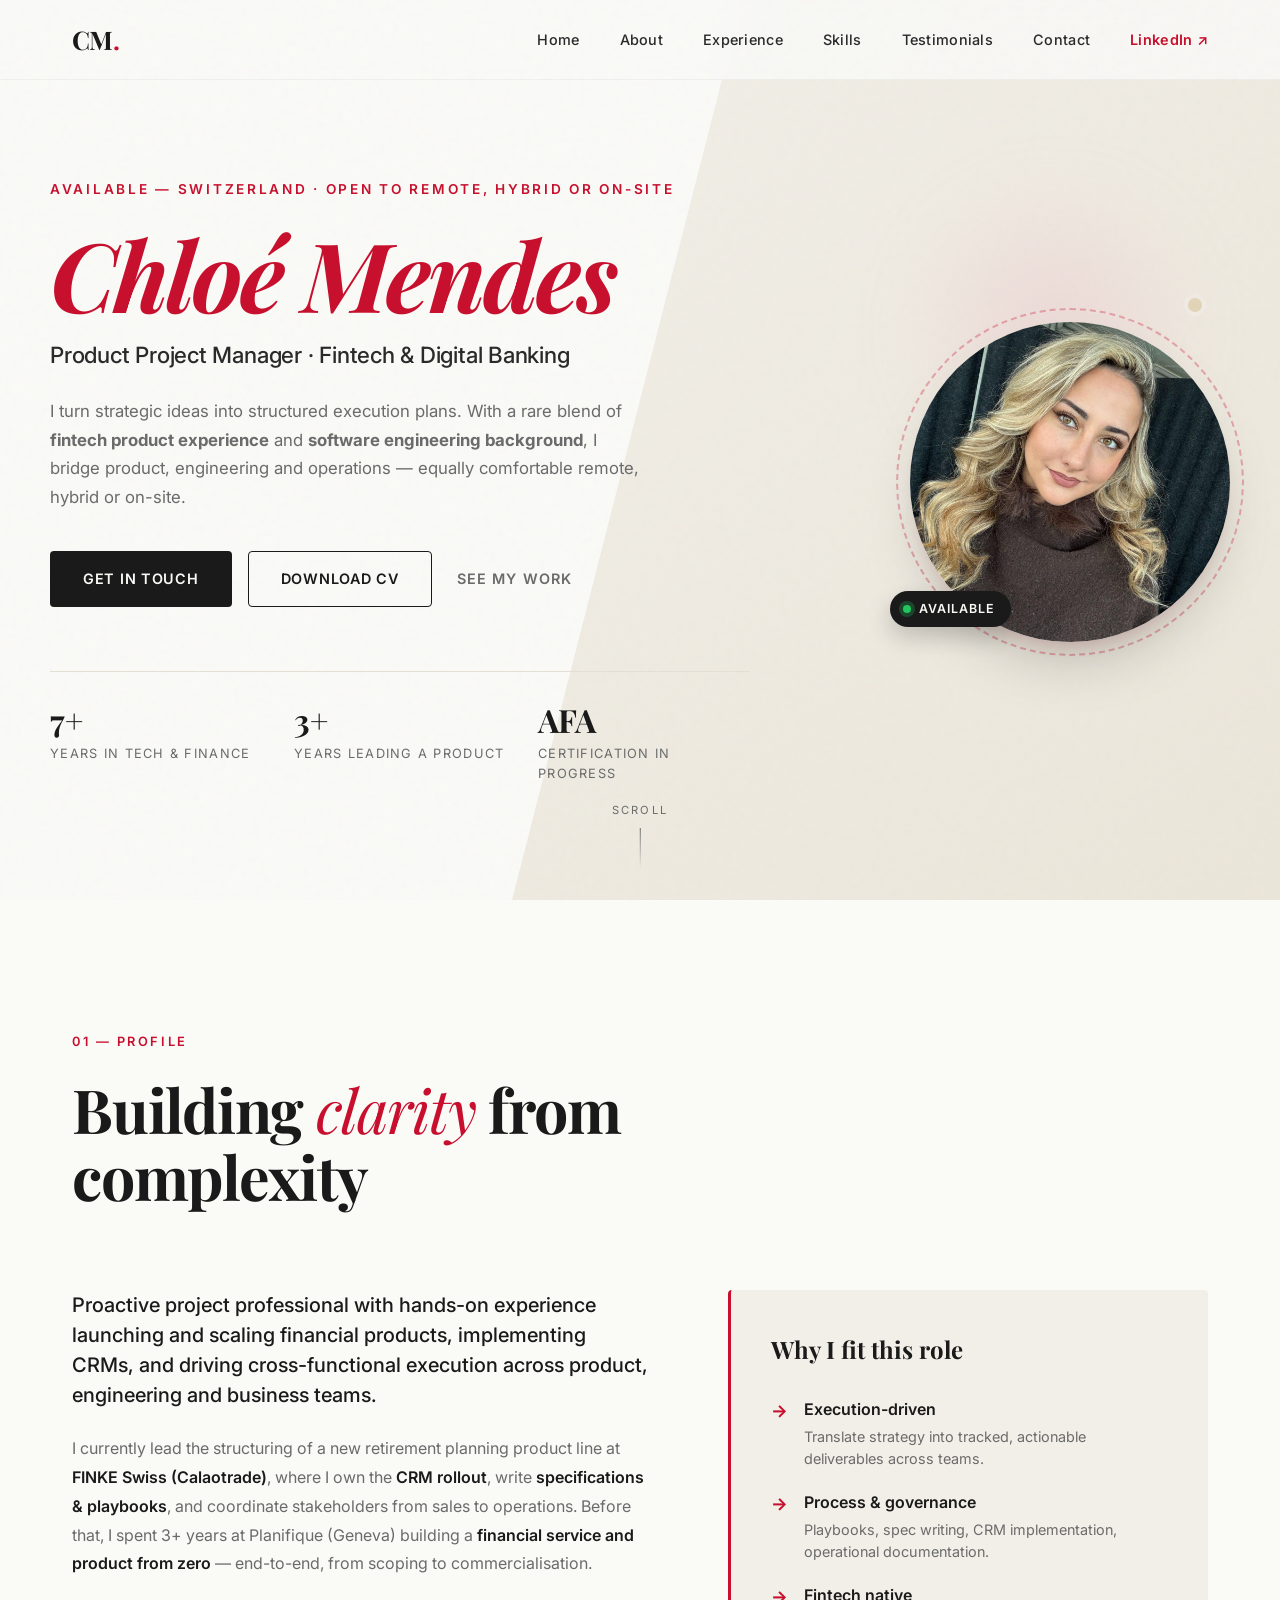
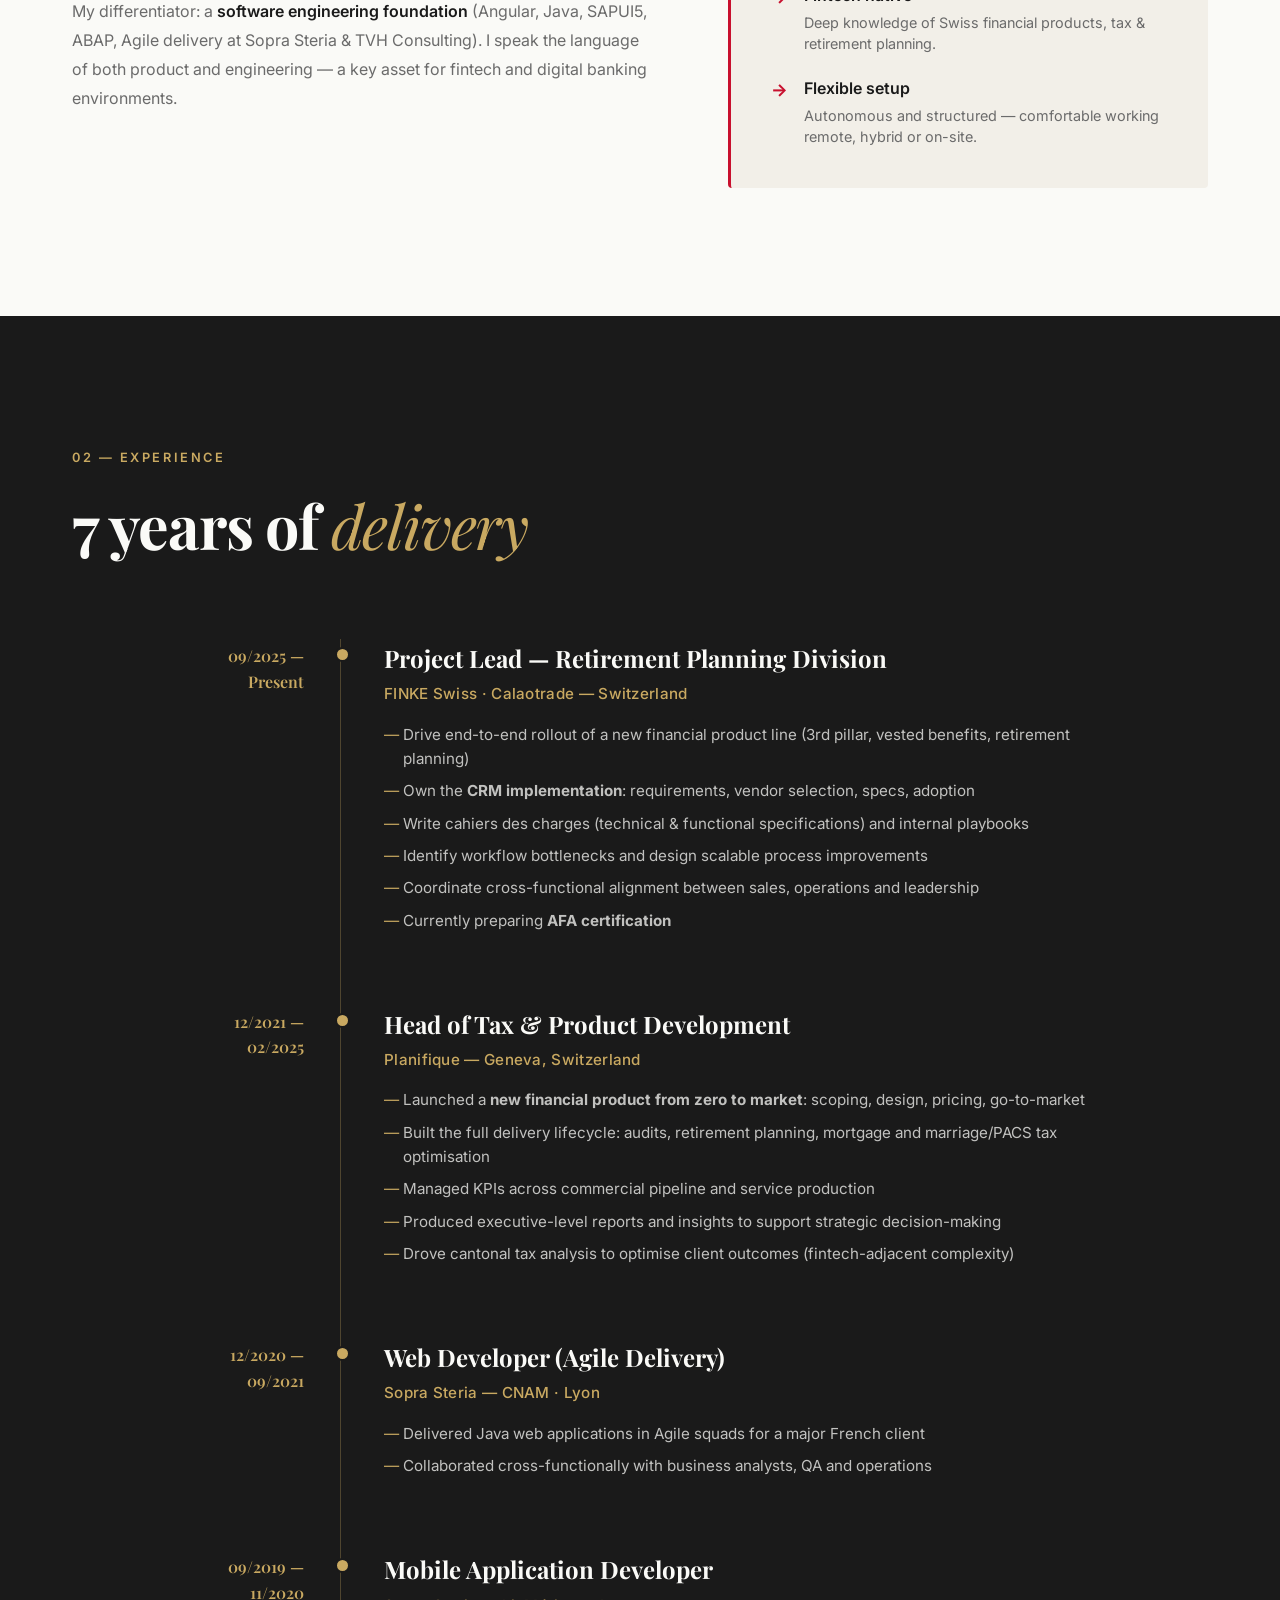
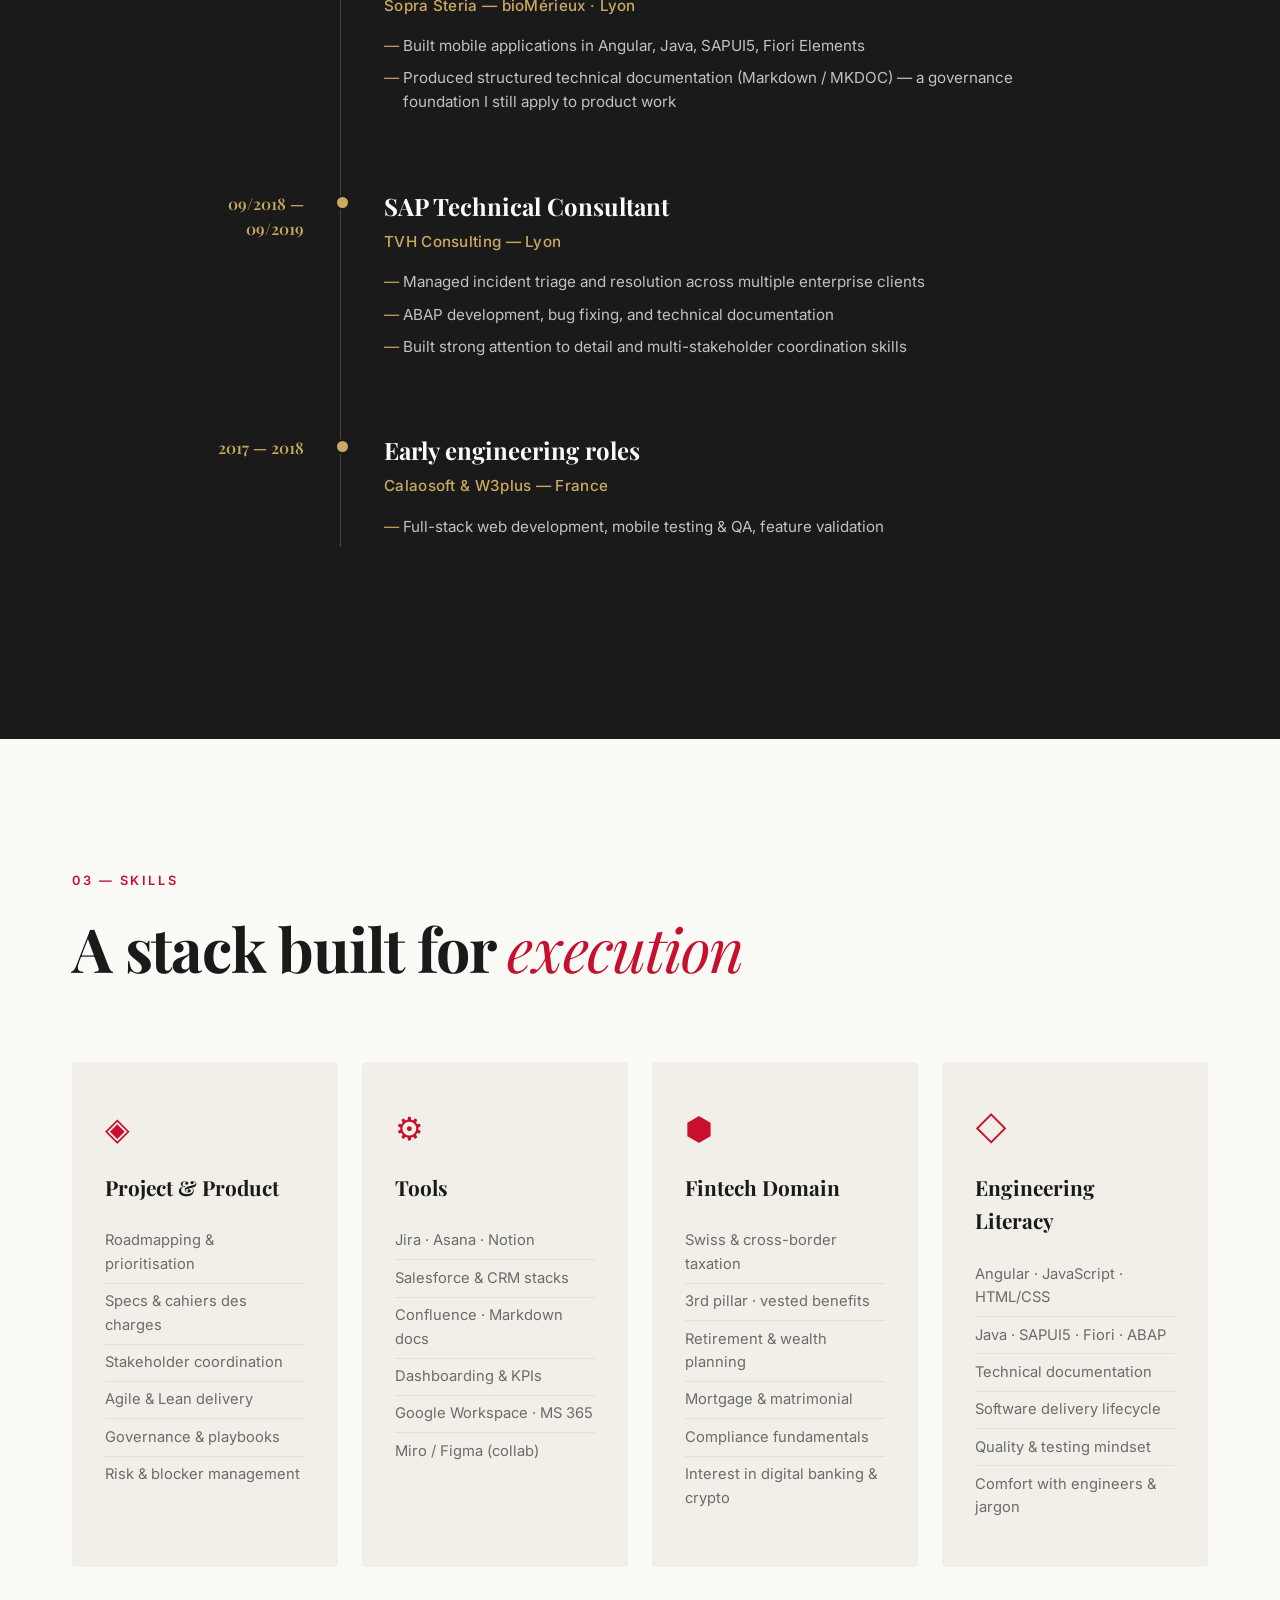
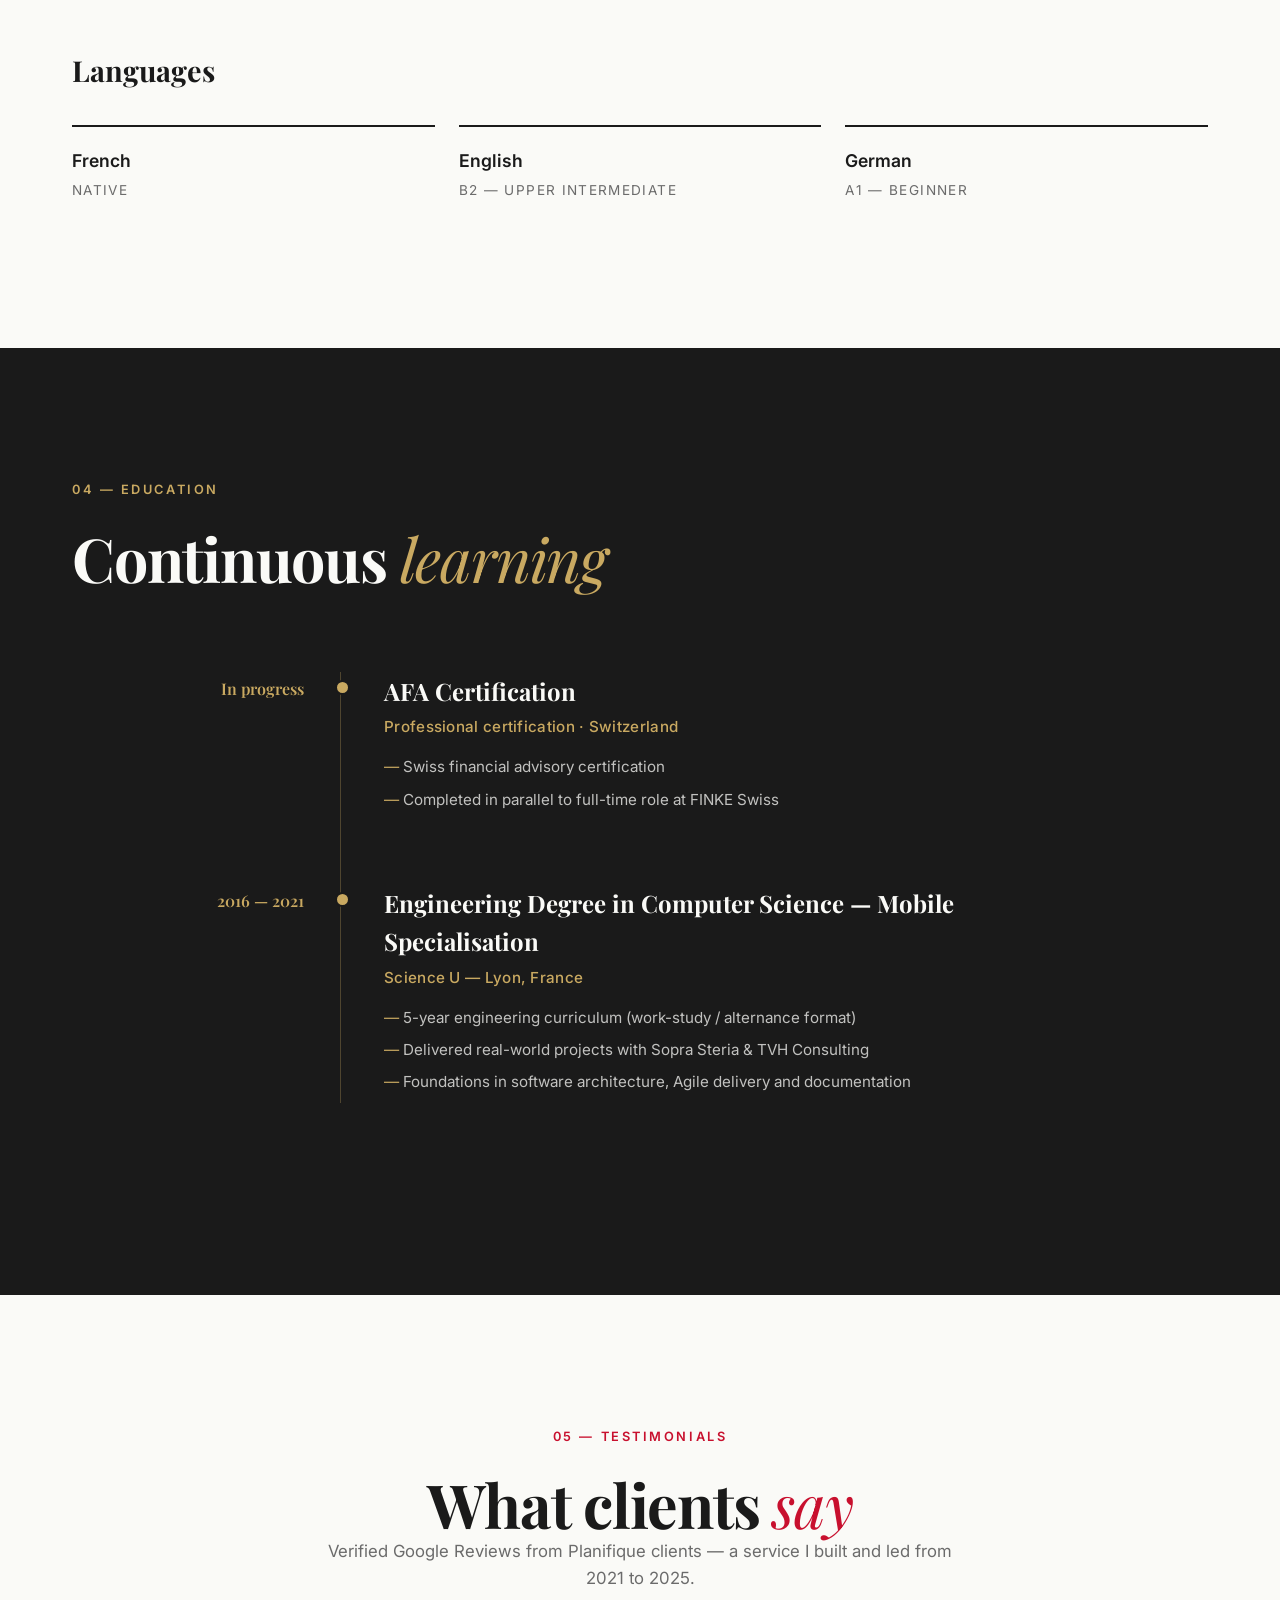
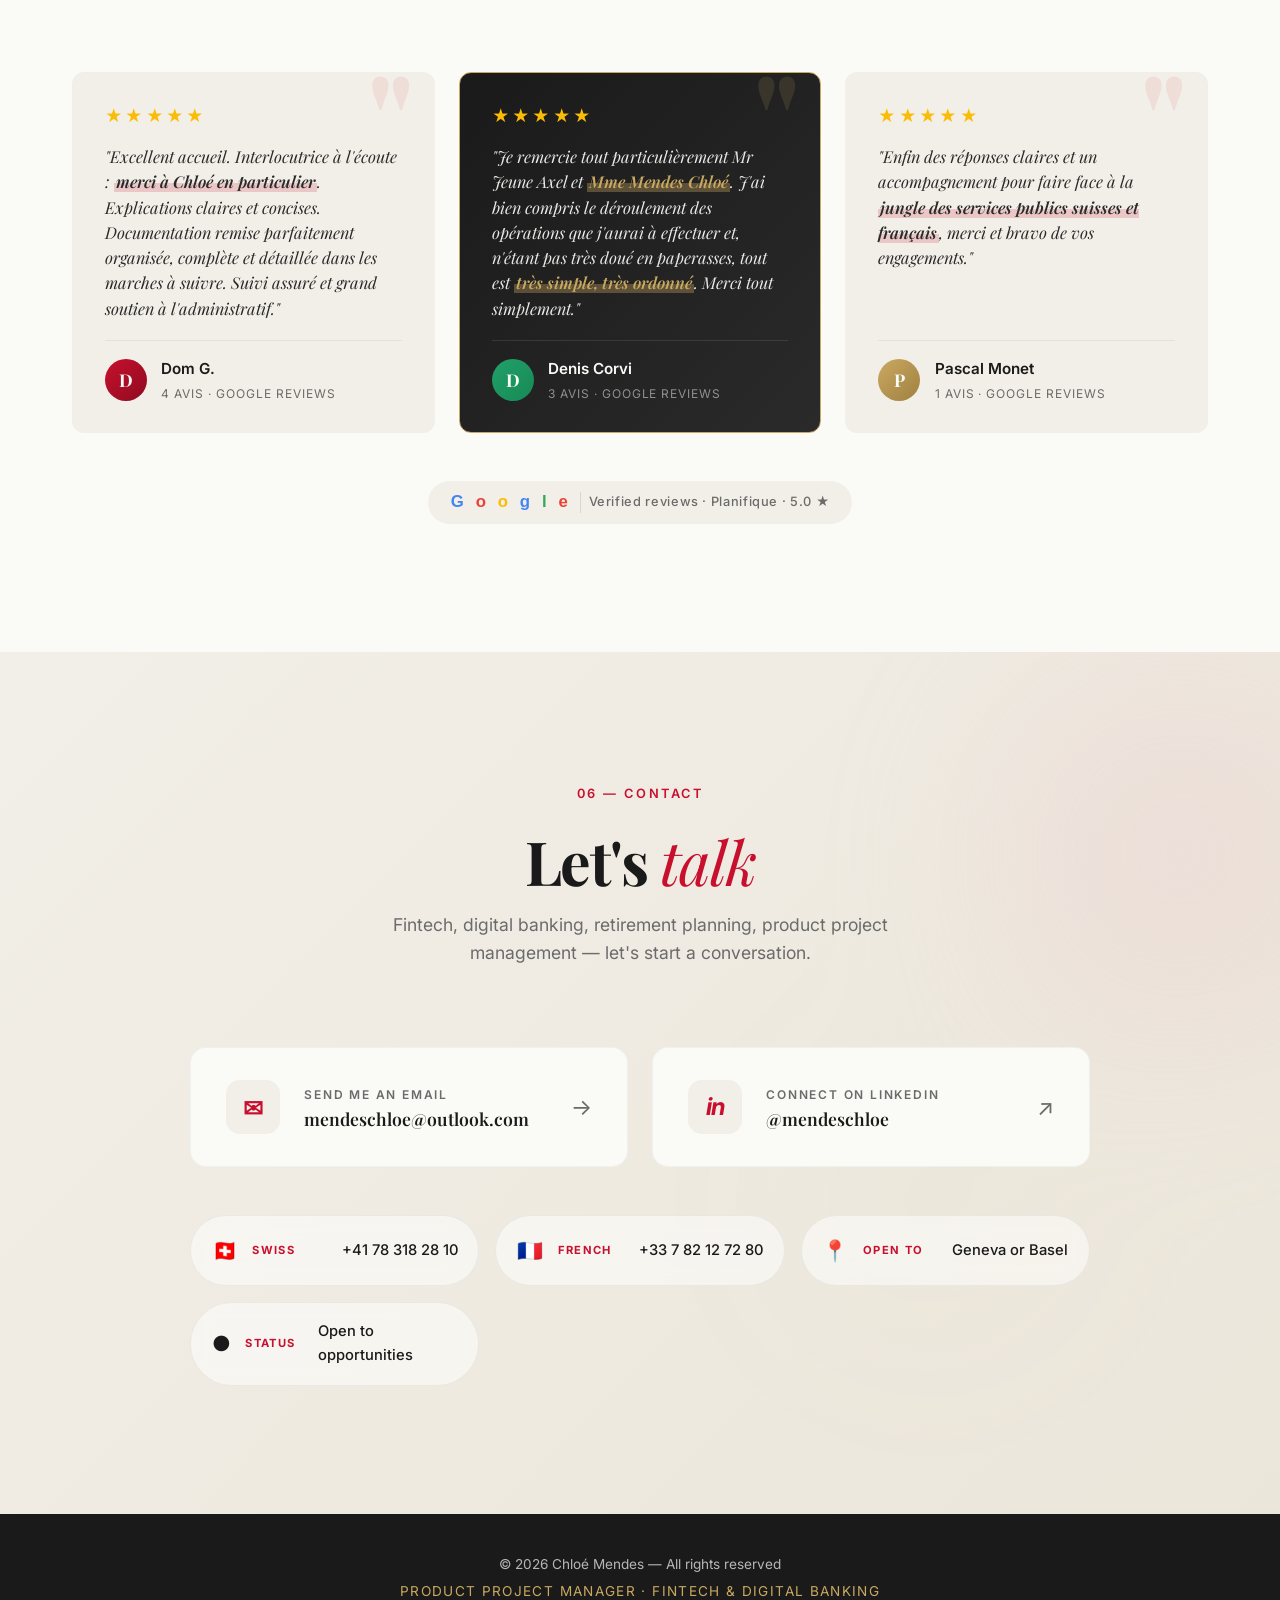
==== index.html @ 1ecebcff "Initial commit: personal CV site for Chloé Mendes" ====
<!DOCTYPE html>
<html lang="en">
<head>
    <meta charset="UTF-8">
    <meta name="viewport" content="width=device-width, initial-scale=1.0">
    <meta name="description" content="Chloé Mendes — Product Project Manager in Fintech & Digital Banking. Swiss financial product experience and software engineering background. Available remote, hybrid or on-site.">
    <meta property="og:title" content="Chloé Mendes — Product Project Manager · Fintech & Digital Banking">
    <meta property="og:description" content="Rare blend of fintech product experience and software engineering background. Available in Switzerland — remote, hybrid or on-site.">
    <meta property="og:type" content="profile">
    <meta name="twitter:card" content="summary_large_image">
    <title>Chloé Mendes — Product Project Manager · Fintech & Digital Banking</title>
    <link rel="preconnect" href="https://fonts.googleapis.com">
    <link rel="preconnect" href="https://fonts.gstatic.com" crossorigin>
    <link href="https://fonts.googleapis.com/css2?family=Inter:wght@300;400;500;600;700;800&family=Playfair+Display:wght@400;600;700&display=swap" rel="stylesheet">
    <link rel="stylesheet" href="styles.css">
</head>
<body>
    <nav class="navbar">
        <div class="nav-container">
            <a href="#home" class="nav-logo">CM<span>.</span></a>
            <ul class="nav-menu">
                <li><a href="#home">Home</a></li>
                <li><a href="#about">About</a></li>
                <li><a href="#experience">Experience</a></li>
                <li><a href="#skills">Skills</a></li>
                <li><a href="#testimonials">Testimonials</a></li>
                <li><a href="#contact">Contact</a></li>
                <li><a href="https://www.linkedin.com/in/mendeschloe" target="_blank" rel="noopener" class="nav-linkedin">LinkedIn ↗</a></li>
            </ul>
            <button class="nav-toggle" aria-label="Menu">
                <span></span><span></span><span></span>
            </button>
        </div>
    </nav>

    <header id="home" class="hero">
        <div class="hero-bg"></div>
        <div class="hero-layout">
        <div class="hero-content">
            <p class="hero-eyebrow">Available — Switzerland · Open to remote, hybrid or on-site</p>
            <h1 class="hero-title">Chloé <span>Mendes</span></h1>
            <h2 class="hero-subtitle">Product Project Manager · Fintech &amp; Digital Banking</h2>
            <p class="hero-description">
                I turn strategic ideas into structured execution plans. With a rare blend of
                <strong>fintech product experience</strong> and <strong>software engineering background</strong>,
                I bridge product, engineering and operations — equally comfortable remote, hybrid or on-site.
            </p>
            <div class="hero-actions">
                <a href="#contact" class="btn btn-primary">Get in touch</a>
                <a href="CV_ATS.pdf" class="btn btn-secondary" download>Download CV</a>
                <a href="#experience" class="btn btn-ghost">See my work</a>
            </div>
            <div class="hero-stats">
                <div class="stat">
                    <span class="stat-number">7+</span>
                    <span class="stat-label">Years in tech &amp; finance</span>
                </div>
                <div class="stat">
                    <span class="stat-number">3+</span>
                    <span class="stat-label">Years leading a product</span>
                </div>
                <div class="stat">
                    <span class="stat-number">AFA</span>
                    <span class="stat-label">Certification in progress</span>
                </div>
            </div>
        </div>

        <div class="hero-photo">
            <div class="hero-photo-frame">
                <img src="chloe.jpg" alt="Chloé Mendes" onerror="this.parentElement.classList.add('no-photo'); this.style.display='none';">
                <div class="hero-photo-placeholder">CM</div>
            </div>
            <div class="hero-photo-ring"></div>
            <div class="hero-photo-badge">
                <span class="hero-photo-badge-dot"></span>
                Available
            </div>
        </div>
        </div>
        <div class="hero-scroll">
            <span>Scroll</span>
            <div class="scroll-line"></div>
        </div>
    </header>

    <section id="about" class="section">
        <div class="container">
            <div class="section-header">
                <span class="section-tag">01 — Profile</span>
                <h2 class="section-title">Building <em>clarity</em> from complexity</h2>
            </div>
            <div class="about-grid">
                <div class="about-text">
                    <p class="lead">
                        Proactive project professional with hands-on experience launching and
                        scaling financial products, implementing CRMs, and driving cross-functional
                        execution across product, engineering and business teams.
                    </p>
                    <p>
                        I currently lead the structuring of a new retirement planning product line at
                        <strong>FINKE Swiss (Calaotrade)</strong>, where I own the <strong>CRM rollout</strong>,
                        write <strong>specifications &amp; playbooks</strong>, and coordinate stakeholders
                        from sales to operations. Before that, I spent 3+ years at Planifique
                        (Geneva) building a <strong>financial service and product from zero</strong> —
                        end-to-end, from scoping to commercialisation.
                    </p>
                    <p>
                        My differentiator: a <strong>software engineering foundation</strong> (Angular,
                        Java, SAPUI5, ABAP, Agile delivery at Sopra Steria &amp; TVH Consulting).
                        I speak the language of both product and engineering — a key asset for
                        fintech and digital banking environments.
                    </p>
                </div>
                <div class="about-card">
                    <h3>Why I fit this role</h3>
                    <ul class="about-list">
                        <li>
                            <span class="list-icon">→</span>
                            <div>
                                <strong>Execution-driven</strong>
                                <p>Translate strategy into tracked, actionable deliverables across teams.</p>
                            </div>
                        </li>
                        <li>
                            <span class="list-icon">→</span>
                            <div>
                                <strong>Process &amp; governance</strong>
                                <p>Playbooks, spec writing, CRM implementation, operational documentation.</p>
                            </div>
                        </li>
                        <li>
                            <span class="list-icon">→</span>
                            <div>
                                <strong>Fintech native</strong>
                                <p>Deep knowledge of Swiss financial products, tax &amp; retirement planning.</p>
                            </div>
                        </li>
                        <li>
                            <span class="list-icon">→</span>
                            <div>
                                <strong>Flexible setup</strong>
                                <p>Autonomous and structured — comfortable working remote, hybrid or on-site.</p>
                            </div>
                        </li>
                    </ul>
                </div>
            </div>
        </div>
    </section>

    <section id="experience" class="section section-dark">
        <div class="container">
            <div class="section-header">
                <span class="section-tag">02 — Experience</span>
                <h2 class="section-title">7 years of <em>delivery</em></h2>
            </div>
            <div class="timeline">
                <article class="timeline-item">
                    <div class="timeline-date">09/2025 — Present</div>
                    <div class="timeline-content">
                        <h3>Project Lead — Retirement Planning Division</h3>
                        <p class="timeline-company">FINKE Swiss · Calaotrade — Switzerland</p>
                        <ul>
                            <li>Drive end-to-end rollout of a new financial product line (3rd pillar, vested benefits, retirement planning)</li>
                            <li>Own the <strong>CRM implementation</strong>: requirements, vendor selection, specs, adoption</li>
                            <li>Write cahiers des charges (technical &amp; functional specifications) and internal playbooks</li>
                            <li>Identify workflow bottlenecks and design scalable process improvements</li>
                            <li>Coordinate cross-functional alignment between sales, operations and leadership</li>
                            <li>Currently preparing <strong>AFA certification</strong></li>
                        </ul>
                    </div>
                </article>

                <article class="timeline-item">
                    <div class="timeline-date">12/2021 — 02/2025</div>
                    <div class="timeline-content">
                        <h3>Head of Tax &amp; Product Development</h3>
                        <p class="timeline-company">Planifique — Geneva, Switzerland</p>
                        <ul>
                            <li>Launched a <strong>new financial product from zero to market</strong>: scoping, design, pricing, go-to-market</li>
                            <li>Built the full delivery lifecycle: audits, retirement planning, mortgage and marriage/PACS tax optimisation</li>
                            <li>Managed KPIs across commercial pipeline and service production</li>
                            <li>Produced executive-level reports and insights to support strategic decision-making</li>
                            <li>Drove cantonal tax analysis to optimise client outcomes (fintech-adjacent complexity)</li>
                        </ul>
                    </div>
                </article>

                <article class="timeline-item">
                    <div class="timeline-date">12/2020 — 09/2021</div>
                    <div class="timeline-content">
                        <h3>Web Developer (Agile Delivery)</h3>
                        <p class="timeline-company">Sopra Steria — CNAM · Lyon</p>
                        <ul>
                            <li>Delivered Java web applications in Agile squads for a major French client</li>
                            <li>Collaborated cross-functionally with business analysts, QA and operations</li>
                        </ul>
                    </div>
                </article>

                <article class="timeline-item">
                    <div class="timeline-date">09/2019 — 11/2020</div>
                    <div class="timeline-content">
                        <h3>Mobile Application Developer</h3>
                        <p class="timeline-company">Sopra Steria — bioMérieux · Lyon</p>
                        <ul>
                            <li>Built mobile applications in Angular, Java, SAPUI5, Fiori Elements</li>
                            <li>Produced structured technical documentation (Markdown / MKDOC) — a governance foundation I still apply to product work</li>
                        </ul>
                    </div>
                </article>

                <article class="timeline-item">
                    <div class="timeline-date">09/2018 — 09/2019</div>
                    <div class="timeline-content">
                        <h3>SAP Technical Consultant</h3>
                        <p class="timeline-company">TVH Consulting — Lyon</p>
                        <ul>
                            <li>Managed incident triage and resolution across multiple enterprise clients</li>
                            <li>ABAP development, bug fixing, and technical documentation</li>
                            <li>Built strong attention to detail and multi-stakeholder coordination skills</li>
                        </ul>
                    </div>
                </article>

                <article class="timeline-item">
                    <div class="timeline-date">2017 — 2018</div>
                    <div class="timeline-content">
                        <h3>Early engineering roles</h3>
                        <p class="timeline-company">Calaosoft &amp; W3plus — France</p>
                        <ul>
                            <li>Full-stack web development, mobile testing &amp; QA, feature validation</li>
                        </ul>
                    </div>
                </article>
            </div>
        </div>
    </section>

    <section id="skills" class="section">
        <div class="container">
            <div class="section-header">
                <span class="section-tag">03 — Skills</span>
                <h2 class="section-title">A stack built for <em>execution</em></h2>
            </div>
            <div class="skills-grid">
                <div class="skill-card">
                    <div class="skill-icon">◈</div>
                    <h3>Project &amp; Product</h3>
                    <ul>
                        <li>Roadmapping &amp; prioritisation</li>
                        <li>Specs &amp; cahiers des charges</li>
                        <li>Stakeholder coordination</li>
                        <li>Agile &amp; Lean delivery</li>
                        <li>Governance &amp; playbooks</li>
                        <li>Risk &amp; blocker management</li>
                    </ul>
                </div>
                <div class="skill-card">
                    <div class="skill-icon">⚙</div>
                    <h3>Tools</h3>
                    <ul>
                        <li>Jira · Asana · Notion</li>
                        <li>Salesforce &amp; CRM stacks</li>
                        <li>Confluence · Markdown docs</li>
                        <li>Dashboarding &amp; KPIs</li>
                        <li>Google Workspace · MS 365</li>
                        <li>Miro / Figma (collab)</li>
                    </ul>
                </div>
                <div class="skill-card">
                    <div class="skill-icon">⬢</div>
                    <h3>Fintech Domain</h3>
                    <ul>
                        <li>Swiss &amp; cross-border taxation</li>
                        <li>3rd pillar · vested benefits</li>
                        <li>Retirement &amp; wealth planning</li>
                        <li>Mortgage &amp; matrimonial</li>
                        <li>Compliance fundamentals</li>
                        <li>Interest in digital banking &amp; crypto</li>
                    </ul>
                </div>
                <div class="skill-card">
                    <div class="skill-icon">◇</div>
                    <h3>Engineering Literacy</h3>
                    <ul>
                        <li>Angular · JavaScript · HTML/CSS</li>
                        <li>Java · SAPUI5 · Fiori · ABAP</li>
                        <li>Technical documentation</li>
                        <li>Software delivery lifecycle</li>
                        <li>Quality &amp; testing mindset</li>
                        <li>Comfort with engineers &amp; jargon</li>
                    </ul>
                </div>
            </div>

            <div class="languages">
                <h3>Languages</h3>
                <div class="lang-grid">
                    <div class="lang-item">
                        <span class="lang-name">French</span>
                        <span class="lang-level">Native</span>
                    </div>
                    <div class="lang-item">
                        <span class="lang-name">English</span>
                        <span class="lang-level">B2 — Upper intermediate</span>
                    </div>
                    <div class="lang-item">
                        <span class="lang-name">German</span>
                        <span class="lang-level">A1 — Beginner</span>
                    </div>
                </div>
            </div>
        </div>
    </section>

    <section id="education" class="section section-dark">
        <div class="container">
            <div class="section-header">
                <span class="section-tag">04 — Education</span>
                <h2 class="section-title">Continuous <em>learning</em></h2>
            </div>
            <div class="timeline">
                <article class="timeline-item">
                    <div class="timeline-date">In progress</div>
                    <div class="timeline-content">
                        <h3>AFA Certification</h3>
                        <p class="timeline-company">Professional certification · Switzerland</p>
                        <ul>
                            <li>Swiss financial advisory certification</li>
                            <li>Completed in parallel to full-time role at FINKE Swiss</li>
                        </ul>
                    </div>
                </article>
                <article class="timeline-item">
                    <div class="timeline-date">2016 — 2021</div>
                    <div class="timeline-content">
                        <h3>Engineering Degree in Computer Science — Mobile Specialisation</h3>
                        <p class="timeline-company">Science U — Lyon, France</p>
                        <ul>
                            <li>5-year engineering curriculum (work-study / alternance format)</li>
                            <li>Delivered real-world projects with Sopra Steria &amp; TVH Consulting</li>
                            <li>Foundations in software architecture, Agile delivery and documentation</li>
                        </ul>
                    </div>
                </article>
            </div>
        </div>
    </section>

    <section id="testimonials" class="section section-testimonials">
        <div class="container">
            <div class="section-header center">
                <span class="section-tag">05 — Testimonials</span>
                <h2 class="section-title">What clients <em>say</em></h2>
                <p class="testimonials-lead">Verified Google Reviews from Planifique clients — a service I built and led from 2021 to 2025.</p>
            </div>

            <div class="testimonials-grid">
                <article class="testimonial">
                    <div class="testimonial-stars">★★★★★</div>
                    <blockquote class="testimonial-quote">
                        "Excellent accueil. Interlocutrice à l'écoute : <mark>merci à Chloé en particulier</mark>.
                        Explications claires et concises. Documentation remise parfaitement organisée,
                        complète et détaillée dans les marches à suivre. Suivi assuré et grand soutien à l'administratif."
                    </blockquote>
                    <div class="testimonial-author">
                        <div class="testimonial-avatar" style="background: linear-gradient(135deg, #c8102e, #8e0b20);">D</div>
                        <div class="testimonial-meta">
                            <strong>Dom G.</strong>
                            <span>4 avis · Google Reviews</span>
                        </div>
                    </div>
                </article>

                <article class="testimonial testimonial-featured">
                    <div class="testimonial-stars">★★★★★</div>
                    <blockquote class="testimonial-quote">
                        "Je remercie tout particulièrement Mr Jeune Axel et <mark>Mme Mendes Chloé</mark>.
                        J'ai bien compris le déroulement des opérations que j'aurai à effectuer et, n'étant pas
                        très doué en paperasses, tout est <mark>très simple, très ordonné</mark>. Merci tout simplement."
                    </blockquote>
                    <div class="testimonial-author">
                        <div class="testimonial-avatar" style="background: linear-gradient(135deg, #22a06b, #168a54);">D</div>
                        <div class="testimonial-meta">
                            <strong>Denis Corvi</strong>
                            <span>3 avis · Google Reviews</span>
                        </div>
                    </div>
                </article>

                <article class="testimonial">
                    <div class="testimonial-stars">★★★★★</div>
                    <blockquote class="testimonial-quote">
                        "Enfin des réponses claires et un accompagnement pour faire face à la
                        <mark>jungle des services publics suisses et français</mark>, merci et bravo de vos engagements."
                    </blockquote>
                    <div class="testimonial-author">
                        <div class="testimonial-avatar" style="background: linear-gradient(135deg, #c9a961, #a08040);">P</div>
                        <div class="testimonial-meta">
                            <strong>Pascal Monet</strong>
                            <span>1 avis · Google Reviews</span>
                        </div>
                    </div>
                </article>
            </div>

            <div class="testimonials-footer">
                <span class="google-badge">
                    <span class="g-letter g-blue">G</span><span class="g-letter g-red">o</span><span class="g-letter g-gold">o</span><span class="g-letter g-blue">g</span><span class="g-letter g-green">l</span><span class="g-letter g-red">e</span>
                    <span class="google-meta">Verified reviews · Planifique · 5.0 ★</span>
                </span>
            </div>
        </div>
    </section>

    <section id="contact" class="section section-contact">
        <div class="contact-bg-shape"></div>
        <div class="container">
            <div class="section-header center">
                <span class="section-tag">06 — Contact</span>
                <h2 class="section-title contact-title">Let's <em>talk</em></h2>
                <p class="contact-lead">Fintech, digital banking, retirement planning, product project management — let's start a conversation.</p>
            </div>

            <div class="contact-primary">
                <a href="mailto:mendeschloe@outlook.com" class="contact-action" data-magnetic>
                    <span class="contact-action-icon">✉</span>
                    <span class="contact-action-body">
                        <span class="contact-action-label">Send me an email</span>
                        <span class="contact-action-value">mendeschloe@outlook.com</span>
                    </span>
                    <span class="contact-action-arrow">→</span>
                </a>
                <a href="https://www.linkedin.com/in/mendeschloe" target="_blank" rel="noopener" class="contact-action contact-action-alt" data-magnetic>
                    <span class="contact-action-icon">in</span>
                    <span class="contact-action-body">
                        <span class="contact-action-label">Connect on LinkedIn</span>
                        <span class="contact-action-value">@mendeschloe</span>
                    </span>
                    <span class="contact-action-arrow">↗</span>
                </a>
            </div>

            <div class="contact-secondary">
                <a href="tel:+41783182810" class="contact-pill">
                    <span class="flag">🇨🇭</span>
                    <span class="contact-pill-label">Swiss</span>
                    <span class="contact-pill-value">+41 78 318 28 10</span>
                </a>
                <a href="tel:+33782127280" class="contact-pill">
                    <span class="flag">🇫🇷</span>
                    <span class="contact-pill-label">French</span>
                    <span class="contact-pill-value">+33 7 82 12 72 80</span>
                </a>
                <div class="contact-pill contact-pill-static">
                    <span class="flag">📍</span>
                    <span class="contact-pill-label">Open to</span>
                    <span class="contact-pill-value">Geneva or Basel</span>
                </div>
                <div class="contact-pill contact-pill-static">
                    <span class="flag">●</span>
                    <span class="contact-pill-label">Status</span>
                    <span class="contact-pill-value">Open to opportunities</span>
                </div>
            </div>
        </div>
    </section>

    <footer class="footer">
        <div class="container">
            <p>© 2026 Chloé Mendes — All rights reserved</p>
            <p class="footer-sub">Product Project Manager · Fintech &amp; Digital Banking</p>
        </div>
    </footer>

    <div class="scroll-progress"></div>
    <div class="cursor-glow"></div>

    <script src="script.js"></script>
</body>
</html>
---- styles.css ----
:root {
    --color-bg: #fafaf7;
    --color-bg-alt: #f2efe8;
    --color-dark: #1a1a1a;
    --color-text: #2a2a2a;
    --color-muted: #6b6b6b;
    --color-accent: #c8102e;
    --color-accent-soft: #e8b5c0;
    --color-gold: #c9a961;
    --color-line: #e5e0d6;
    --font-sans: 'Inter', -apple-system, BlinkMacSystemFont, sans-serif;
    --font-serif: 'Playfair Display', Georgia, serif;
    --shadow-sm: 0 2px 8px rgba(0, 0, 0, 0.04);
    --shadow-md: 0 8px 24px rgba(0, 0, 0, 0.08);
    --radius: 4px;
    --max-width: 1200px;
    --transition: 0.3s cubic-bezier(0.4, 0, 0.2, 1);
}

* {
    margin: 0;
    padding: 0;
    box-sizing: border-box;
}

html {
    scroll-behavior: smooth;
    font-size: 16px;
}

body {
    font-family: var(--font-sans);
    color: var(--color-text);
    background: var(--color-bg);
    line-height: 1.6;
    overflow-x: hidden;
    -webkit-font-smoothing: antialiased;
}

.container {
    max-width: var(--max-width);
    margin: 0 auto;
    padding: 0 2rem;
}

/* NAVBAR */
.navbar {
    position: fixed;
    top: 0;
    left: 0;
    right: 0;
    z-index: 100;
    background: rgba(250, 250, 247, 0.85);
    backdrop-filter: blur(12px);
    border-bottom: 1px solid rgba(0, 0, 0, 0.04);
    transition: var(--transition);
}

.nav-container {
    max-width: var(--max-width);
    margin: 0 auto;
    padding: 1.2rem 2rem;
    display: flex;
    justify-content: space-between;
    align-items: center;
}

.nav-logo {
    font-family: var(--font-serif);
    font-size: 1.6rem;
    font-weight: 700;
    color: var(--color-dark);
    text-decoration: none;
    letter-spacing: -0.02em;
}

.nav-logo span {
    color: var(--color-accent);
}

.nav-menu {
    display: flex;
    list-style: none;
    gap: 2.5rem;
}

.nav-menu a {
    color: var(--color-text);
    text-decoration: none;
    font-size: 0.9rem;
    font-weight: 500;
    letter-spacing: 0.02em;
    position: relative;
    transition: color var(--transition);
}

.nav-menu a::after {
    content: '';
    position: absolute;
    bottom: -6px;
    left: 0;
    width: 0;
    height: 1px;
    background: var(--color-accent);
    transition: width var(--transition);
}

.nav-menu a:hover { color: var(--color-accent); }
.nav-menu a:hover::after { width: 100%; }

.nav-toggle {
    display: none;
    background: none;
    border: none;
    cursor: pointer;
    flex-direction: column;
    gap: 5px;
}

.nav-toggle span {
    width: 28px;
    height: 2px;
    background: var(--color-dark);
    transition: var(--transition);
}

/* HERO */
.hero {
    min-height: 100vh;
    display: flex;
    align-items: center;
    position: relative;
    padding: 8rem 2rem 4rem;
    overflow: hidden;
}

.hero-bg {
    position: absolute;
    top: 0;
    right: 0;
    width: 60%;
    height: 100%;
    background: linear-gradient(135deg, var(--color-bg-alt) 0%, #ebe6da 100%);
    clip-path: polygon(30% 0, 100% 0, 100% 100%, 0 100%);
    z-index: 0;
}

.hero-bg::before {
    content: '';
    position: absolute;
    top: 20%;
    right: 10%;
    width: 300px;
    height: 300px;
    background: radial-gradient(circle, var(--color-accent-soft) 0%, transparent 70%);
    opacity: 0.4;
    border-radius: 50%;
    filter: blur(40px);
}

.hero-layout {
    position: relative;
    z-index: 1;
    width: 100%;
    max-width: 1180px;
    margin: 0 auto;
    display: grid;
    grid-template-columns: 1fr 340px;
    gap: 4rem;
    align-items: center;
}

.hero-content {
    position: relative;
    z-index: 1;
    max-width: 720px;
    width: 100%;
}

/* HERO PHOTO */
.hero-photo {
    position: relative;
    width: 320px;
    height: 320px;
    justify-self: end;
}

.hero-photo-frame {
    position: relative;
    width: 100%;
    height: 100%;
    border-radius: 50%;
    overflow: hidden;
    background: linear-gradient(135deg, var(--color-bg-alt), #e8e2d4);
    box-shadow:
        0 30px 60px -20px rgba(0, 0, 0, 0.25),
        0 10px 20px -10px rgba(200, 16, 46, 0.2);
    z-index: 2;
    animation: gentle-float 6s ease-in-out infinite;
    transition: transform 0.4s cubic-bezier(0.2, 0.9, 0.3, 1);
}

.hero-photo-frame:hover {
    transform: scale(1.03) rotate(-1deg);
}

.hero-photo-frame img {
    width: 100%;
    height: 100%;
    object-fit: cover;
    display: block;
    filter: saturate(1.05);
}

.hero-photo-placeholder {
    position: absolute;
    inset: 0;
    display: none;
    align-items: center;
    justify-content: center;
    font-family: var(--font-serif);
    font-size: 6rem;
    font-weight: 700;
    color: var(--color-accent);
    background: linear-gradient(135deg, var(--color-bg-alt), #e8e2d4);
    letter-spacing: -0.05em;
}

.no-photo .hero-photo-placeholder {
    display: flex;
}

.hero-photo-ring {
    position: absolute;
    top: -14px;
    left: -14px;
    right: -14px;
    bottom: -14px;
    border: 2px dashed var(--color-accent);
    border-radius: 50%;
    opacity: 0.3;
    animation: rotate-ring 40s linear infinite;
    z-index: 1;
}

.hero-photo-ring::after {
    content: '';
    position: absolute;
    top: -12px;
    right: 40px;
    width: 14px;
    height: 14px;
    border-radius: 50%;
    background: var(--color-gold);
    box-shadow: 0 0 0 4px rgba(250, 250, 247, 0.8);
}

.hero-photo-badge {
    position: absolute;
    bottom: 15px;
    left: -20px;
    background: var(--color-dark);
    color: var(--color-bg);
    padding: 0.5rem 1rem 0.5rem 0.8rem;
    border-radius: 100px;
    font-size: 0.78rem;
    font-weight: 600;
    letter-spacing: 0.08em;
    text-transform: uppercase;
    display: flex;
    align-items: center;
    gap: 0.5rem;
    z-index: 3;
    box-shadow: 0 10px 25px rgba(0, 0, 0, 0.2);
    animation: badge-pulse 3s ease-in-out infinite;
}

.hero-photo-badge-dot {
    width: 8px;
    height: 8px;
    border-radius: 50%;
    background: #22c55e;
    box-shadow: 0 0 0 4px rgba(34, 197, 94, 0.25);
    animation: blink 2s ease-in-out infinite;
}

@keyframes gentle-float {
    0%, 100% { transform: translateY(0); }
    50% { transform: translateY(-8px); }
}

@keyframes rotate-ring {
    from { transform: rotate(0deg); }
    to { transform: rotate(360deg); }
}

@keyframes blink {
    0%, 100% { opacity: 1; box-shadow: 0 0 0 4px rgba(34, 197, 94, 0.25); }
    50% { opacity: 0.7; box-shadow: 0 0 0 6px rgba(34, 197, 94, 0.15); }
}

@keyframes badge-pulse {
    0%, 100% { transform: translateX(0); }
    50% { transform: translateX(-3px); }
}

@media (max-width: 960px) {
    .hero-layout {
        grid-template-columns: 1fr;
        gap: 3rem;
    }
    .hero-photo {
        justify-self: center;
        width: 220px;
        height: 220px;
        order: -1;
    }
    .hero-photo-placeholder {
        font-size: 4rem;
    }
}

.hero-eyebrow {
    font-size: 0.85rem;
    font-weight: 600;
    text-transform: uppercase;
    letter-spacing: 0.2em;
    color: var(--color-accent);
    margin-bottom: 1.5rem;
}

.hero-title {
    font-family: var(--font-serif);
    font-size: clamp(3rem, 8vw, 6rem);
    font-weight: 700;
    line-height: 1;
    letter-spacing: -0.03em;
    color: var(--color-dark);
    margin-bottom: 1rem;
}

.hero-title span {
    font-style: italic;
    color: var(--color-accent);
}

.hero-subtitle {
    font-size: clamp(1.1rem, 2vw, 1.4rem);
    font-weight: 500;
    color: var(--color-text);
    margin-bottom: 1.5rem;
    letter-spacing: -0.01em;
}

.hero-description {
    font-size: 1.05rem;
    color: var(--color-muted);
    max-width: 600px;
    margin-bottom: 2.5rem;
    line-height: 1.7;
}

.hero-actions {
    display: flex;
    gap: 1rem;
    margin-bottom: 4rem;
    flex-wrap: wrap;
}

.btn {
    display: inline-block;
    padding: 0.95rem 2rem;
    font-size: 0.9rem;
    font-weight: 600;
    letter-spacing: 0.05em;
    text-decoration: none;
    text-transform: uppercase;
    border-radius: var(--radius);
    transition: all var(--transition);
    cursor: pointer;
    border: 1px solid transparent;
}

.btn-primary {
    background: var(--color-dark);
    color: var(--color-bg);
}

.btn-primary:hover {
    background: var(--color-accent);
    transform: translateY(-2px);
    box-shadow: var(--shadow-md);
}

.btn-secondary {
    background: transparent;
    color: var(--color-dark);
    border-color: var(--color-dark);
}

.btn-secondary:hover {
    background: var(--color-dark);
    color: var(--color-bg);
}

.btn-ghost {
    background: transparent;
    color: var(--color-muted);
    border-color: transparent;
    padding-left: 0.5rem;
    padding-right: 0.5rem;
    letter-spacing: 0.08em;
}

.btn-ghost:hover {
    color: var(--color-accent);
}

.nav-linkedin {
    color: var(--color-accent) !important;
    font-weight: 600 !important;
}

.nav-linkedin:hover {
    color: var(--color-dark) !important;
}

/* SCROLL PROGRESS BAR */
.scroll-progress {
    position: fixed;
    top: 0;
    left: 0;
    height: 3px;
    width: 0%;
    background: linear-gradient(90deg, var(--color-accent), var(--color-gold));
    z-index: 1000;
    transition: width 0.1s ease-out;
    box-shadow: 0 0 10px rgba(200, 16, 46, 0.3);
}

/* CURSOR GLOW */
.cursor-glow {
    position: fixed;
    top: 0;
    left: 0;
    width: 400px;
    height: 400px;
    border-radius: 50%;
    background: radial-gradient(circle, rgba(200, 16, 46, 0.08) 0%, transparent 70%);
    pointer-events: none;
    z-index: 1;
    transform: translate(-50%, -50%);
    transition: opacity 0.3s ease;
    opacity: 0;
    will-change: transform;
}

.cursor-glow.active {
    opacity: 1;
}

@media (hover: none) {
    .cursor-glow { display: none; }
}

/* MAGNETIC BUTTONS BASE */
[data-magnetic] {
    will-change: transform;
    transition: transform 0.3s cubic-bezier(0.2, 0.9, 0.3, 1.2);
}

/* CONTACT SECTION — REDESIGNED */
.section-contact {
    position: relative;
    overflow: hidden;
    padding: 10rem 0;
    background: linear-gradient(180deg, var(--color-bg-alt) 0%, #e8e2d4 100%);
}

.contact-bg-shape {
    position: absolute;
    top: -100px;
    right: -200px;
    width: 600px;
    height: 600px;
    border-radius: 50%;
    background: radial-gradient(circle, var(--color-accent-soft) 0%, transparent 70%);
    opacity: 0.25;
    filter: blur(60px);
    animation: float 20s ease-in-out infinite;
    pointer-events: none;
}

.contact-bg-shape::after {
    content: '';
    position: absolute;
    bottom: -300px;
    left: -200px;
    width: 500px;
    height: 500px;
    border-radius: 50%;
    background: radial-gradient(circle, var(--color-gold) 0%, transparent 70%);
    opacity: 0.15;
    filter: blur(80px);
    animation: float 25s ease-in-out infinite reverse;
}

@keyframes float {
    0%, 100% { transform: translate(0, 0) scale(1); }
    50% { transform: translate(40px, -40px) scale(1.1); }
}

.contact-title {
    margin-bottom: 1rem;
}

.contact-lead {
    font-size: 1.1rem;
    color: var(--color-muted);
    max-width: 600px;
    margin: 0 auto 3rem;
    text-align: center;
    line-height: 1.6;
}

.contact-primary {
    display: grid;
    grid-template-columns: 1fr 1fr;
    gap: 1.5rem;
    max-width: 900px;
    margin: 0 auto 3rem;
}

.contact-action {
    position: relative;
    display: flex;
    align-items: center;
    gap: 1.5rem;
    padding: 2rem 2.2rem;
    background: var(--color-bg);
    border-radius: 16px;
    text-decoration: none;
    color: var(--color-dark);
    overflow: hidden;
    transition: all 0.4s cubic-bezier(0.2, 0.9, 0.3, 1);
    border: 1px solid rgba(0,0,0,0.04);
}

.contact-action::before {
    content: '';
    position: absolute;
    top: 0;
    left: -100%;
    width: 100%;
    height: 100%;
    background: linear-gradient(135deg, var(--color-accent) 0%, #8e0b20 100%);
    transition: left 0.5s cubic-bezier(0.7, 0, 0.3, 1);
    z-index: 0;
}

.contact-action:hover::before {
    left: 0;
}

.contact-action:hover {
    transform: translateY(-4px);
    box-shadow: 0 20px 50px rgba(200, 16, 46, 0.25);
}

.contact-action:hover .contact-action-label,
.contact-action:hover .contact-action-value,
.contact-action:hover .contact-action-icon,
.contact-action:hover .contact-action-arrow {
    color: var(--color-bg);
}

.contact-action-icon {
    position: relative;
    z-index: 1;
    width: 54px;
    height: 54px;
    display: flex;
    align-items: center;
    justify-content: center;
    font-size: 1.5rem;
    font-weight: 700;
    background: var(--color-bg-alt);
    border-radius: 14px;
    color: var(--color-accent);
    flex-shrink: 0;
    transition: all 0.4s ease;
    font-family: var(--font-serif);
}

.contact-action:hover .contact-action-icon {
    background: rgba(255, 255, 255, 0.15);
    transform: rotate(-5deg) scale(1.05);
}

.contact-action-body {
    position: relative;
    z-index: 1;
    display: flex;
    flex-direction: column;
    gap: 0.25rem;
    flex: 1;
    min-width: 0;
}

.contact-action-label {
    font-size: 0.75rem;
    font-weight: 600;
    text-transform: uppercase;
    letter-spacing: 0.15em;
    color: var(--color-muted);
    transition: color 0.4s ease;
}

.contact-action-value {
    font-family: var(--font-serif);
    font-size: 1.1rem;
    font-weight: 600;
    color: var(--color-dark);
    transition: color 0.4s ease;
    word-break: break-word;
    overflow-wrap: anywhere;
    line-height: 1.2;
}

.contact-action-arrow {
    position: relative;
    z-index: 1;
    font-size: 1.4rem;
    color: var(--color-muted);
    transition: all 0.4s cubic-bezier(0.2, 0.9, 0.3, 1);
}

.contact-action:hover .contact-action-arrow {
    transform: translateX(6px);
}

.contact-action-alt .contact-action-icon {
    font-family: var(--font-sans);
    font-style: italic;
    letter-spacing: -0.05em;
}

.contact-secondary {
    display: grid;
    grid-template-columns: repeat(auto-fit, minmax(220px, 1fr));
    gap: 1rem;
    max-width: 900px;
    margin: 0 auto;
}

.contact-pill {
    display: flex;
    align-items: center;
    gap: 0.9rem;
    padding: 1.1rem 1.3rem;
    background: rgba(255, 255, 255, 0.5);
    backdrop-filter: blur(10px);
    border: 1px solid rgba(0,0,0,0.05);
    border-radius: 100px;
    text-decoration: none;
    color: var(--color-dark);
    transition: all 0.3s cubic-bezier(0.2, 0.9, 0.3, 1);
    overflow: hidden;
    position: relative;
}

.contact-pill:not(.contact-pill-static):hover {
    background: var(--color-dark);
    color: var(--color-bg);
    transform: translateY(-2px) scale(1.02);
    box-shadow: 0 10px 30px rgba(0,0,0,0.15);
}

.contact-pill:not(.contact-pill-static):hover .contact-pill-label {
    color: var(--color-gold);
}

.contact-pill:not(.contact-pill-static):hover .contact-pill-value {
    color: var(--color-bg);
}

.contact-pill .flag {
    font-size: 1.3rem;
    flex-shrink: 0;
}

.contact-pill-label {
    font-size: 0.7rem;
    font-weight: 700;
    text-transform: uppercase;
    letter-spacing: 0.12em;
    color: var(--color-accent);
    transition: color 0.3s ease;
}

.contact-pill-value {
    font-size: 0.92rem;
    font-weight: 500;
    color: var(--color-dark);
    transition: color 0.3s ease;
    margin-left: auto;
    padding-left: 0.5rem;
}

.contact-pill-static {
    cursor: default;
}

/* STATS COUNTER ANIMATION */
.stat-number.counting {
    display: inline-block;
}

/* TIMELINE HOVER EFFECT */
.timeline-item {
    transition: transform 0.4s cubic-bezier(0.2, 0.9, 0.3, 1);
}

.timeline-item:hover {
    transform: translateX(8px);
}

.timeline-item:hover .timeline-item::before {
    transform: scale(1.3);
}

/* SKILL CARD TILT */
.skill-card {
    transform-style: preserve-3d;
    perspective: 1000px;
}

/* NOISE/GRAIN TEXTURE */
body::after {
    content: '';
    position: fixed;
    inset: 0;
    pointer-events: none;
    z-index: 999;
    opacity: 0.035;
    mix-blend-mode: multiply;
    background-image: url("data:image/svg+xml,%3Csvg viewBox='0 0 200 200' xmlns='http://www.w3.org/2000/svg'%3E%3Cfilter id='a'%3E%3CfeTurbulence type='fractalNoise' baseFrequency='.65' stitchTiles='stitch'/%3E%3C/filter%3E%3Crect width='100%25' height='100%25' filter='url(%23a)'/%3E%3C/svg%3E");
}

/* REVEAL ENHANCED */
.reveal {
    opacity: 0;
    transform: translateY(30px);
    transition: opacity 0.8s cubic-bezier(0.2, 0.9, 0.3, 1), transform 0.8s cubic-bezier(0.2, 0.9, 0.3, 1);
}

.reveal.visible {
    opacity: 1;
    transform: translateY(0);
}

/* TESTIMONIALS */
.section-testimonials {
    padding: 8rem 0;
    background: var(--color-bg);
    position: relative;
}

.testimonials-lead {
    font-size: 1.05rem;
    color: var(--color-muted);
    max-width: 640px;
    margin: 0 auto;
    line-height: 1.6;
    text-align: center;
}

.testimonials-grid {
    display: grid;
    grid-template-columns: repeat(3, 1fr);
    gap: 1.5rem;
    margin-top: 4rem;
    max-width: 1200px;
    margin-left: auto;
    margin-right: auto;
}

.testimonial {
    position: relative;
    background: var(--color-bg-alt);
    padding: 2.2rem 2rem 1.8rem;
    border-radius: 12px;
    display: flex;
    flex-direction: column;
    gap: 1.2rem;
    transition: all 0.4s cubic-bezier(0.2, 0.9, 0.3, 1);
    border: 1px solid transparent;
    overflow: hidden;
}

.testimonial::before {
    content: '"';
    position: absolute;
    top: -20px;
    right: 20px;
    font-family: var(--font-serif);
    font-size: 8rem;
    font-weight: 700;
    color: var(--color-accent);
    opacity: 0.08;
    line-height: 1;
    pointer-events: none;
}

.testimonial:hover {
    transform: translateY(-6px);
    box-shadow: 0 20px 50px rgba(0, 0, 0, 0.08);
    border-color: var(--color-accent);
    background: var(--color-bg);
}

.testimonial-featured {
    background: linear-gradient(135deg, #1a1a1a 0%, #2a2a2a 100%);
    color: var(--color-bg);
    border-color: var(--color-gold);
}

.testimonial-featured::before {
    color: var(--color-gold);
    opacity: 0.15;
}

.testimonial-featured:hover {
    border-color: var(--color-gold);
    transform: translateY(-6px) scale(1.02);
}

.testimonial-stars {
    font-size: 1.05rem;
    letter-spacing: 0.2em;
    color: #FBBC05;
    line-height: 1;
}

.testimonial-quote {
    font-family: var(--font-serif);
    font-size: 1.02rem;
    line-height: 1.55;
    color: var(--color-text);
    font-style: italic;
    flex: 1;
    position: relative;
    z-index: 1;
}

.testimonial-featured .testimonial-quote {
    color: rgba(250, 250, 247, 0.92);
}

.testimonial-quote mark {
    background: linear-gradient(180deg, transparent 60%, rgba(200, 16, 46, 0.18) 60%);
    color: inherit;
    padding: 0 2px;
    font-weight: 600;
    font-style: italic;
}

.testimonial-featured .testimonial-quote mark {
    background: linear-gradient(180deg, transparent 60%, rgba(201, 169, 97, 0.35) 60%);
    color: var(--color-gold);
}

.testimonial-author {
    display: flex;
    align-items: center;
    gap: 0.9rem;
    padding-top: 1rem;
    border-top: 1px solid rgba(0, 0, 0, 0.06);
}

.testimonial-featured .testimonial-author {
    border-top-color: rgba(250, 250, 247, 0.1);
}

.testimonial-avatar {
    width: 42px;
    height: 42px;
    border-radius: 50%;
    display: flex;
    align-items: center;
    justify-content: center;
    font-family: var(--font-serif);
    font-weight: 700;
    font-size: 1.1rem;
    color: var(--color-bg);
    flex-shrink: 0;
}

.testimonial-meta {
    display: flex;
    flex-direction: column;
    gap: 0.15rem;
    min-width: 0;
}

.testimonial-meta strong {
    font-size: 0.95rem;
    font-weight: 600;
    color: var(--color-dark);
}

.testimonial-featured .testimonial-meta strong {
    color: var(--color-bg);
}

.testimonial-meta span {
    font-size: 0.75rem;
    color: var(--color-muted);
    text-transform: uppercase;
    letter-spacing: 0.08em;
}

.testimonial-featured .testimonial-meta span {
    color: rgba(250, 250, 247, 0.5);
}

.testimonials-footer {
    margin-top: 3rem;
    display: flex;
    justify-content: center;
}

.google-badge {
    display: inline-flex;
    align-items: center;
    gap: 0.7rem;
    padding: 0.7rem 1.4rem;
    background: var(--color-bg-alt);
    border-radius: 100px;
    font-size: 0.8rem;
    font-weight: 500;
    color: var(--color-muted);
    letter-spacing: 0.05em;
}

.google-badge .g-letter {
    font-family: 'Arial', sans-serif;
    font-weight: 700;
    font-size: 1.05rem;
    line-height: 1;
}
.g-blue { color: #4285F4; }
.g-red { color: #EA4335; }
.g-gold { color: #FBBC05; }
.g-green { color: #34A853; }

.google-meta {
    padding-left: 0.5rem;
    border-left: 1px solid rgba(0,0,0,0.1);
    color: var(--color-muted);
}

/* RESPONSIVE */
@media (max-width: 900px) {
    .testimonials-grid {
        grid-template-columns: 1fr;
        gap: 1.2rem;
    }
    .testimonial-featured:hover {
        transform: translateY(-6px) scale(1);
    }
}

@media (max-width: 720px) {
    .contact-primary {
        grid-template-columns: 1fr;
    }
    .contact-action {
        padding: 1.5rem;
    }
    .contact-action-value {
        font-size: 1rem;
    }
    .contact-bg-shape {
        width: 300px;
        height: 300px;
    }
    .cursor-glow { display: none; }
}

.hero-stats {
    display: grid;
    grid-template-columns: repeat(3, 1fr);
    gap: 2rem;
    padding-top: 2rem;
    border-top: 1px solid var(--color-line);
    max-width: 700px;
}

.stat {
    display: flex;
    flex-direction: column;
}

.stat-number {
    font-family: var(--font-serif);
    font-size: 2rem;
    font-weight: 700;
    color: var(--color-dark);
    line-height: 1;
    margin-bottom: 0.5rem;
}

.stat-label {
    font-size: 0.8rem;
    color: var(--color-muted);
    text-transform: uppercase;
    letter-spacing: 0.1em;
}

.hero-scroll {
    position: absolute;
    bottom: 2rem;
    left: 50%;
    transform: translateX(-50%);
    display: flex;
    flex-direction: column;
    align-items: center;
    gap: 0.5rem;
    font-size: 0.7rem;
    letter-spacing: 0.2em;
    text-transform: uppercase;
    color: var(--color-muted);
}

.scroll-line {
    width: 1px;
    height: 40px;
    background: linear-gradient(to bottom, var(--color-muted), transparent);
    animation: scrollDown 2s ease-in-out infinite;
}

@keyframes scrollDown {
    0%, 100% { transform: scaleY(0.3); transform-origin: top; }
    50% { transform: scaleY(1); }
}

/* SECTIONS */
.section {
    padding: 8rem 0;
    position: relative;
}

.section-dark {
    background: var(--color-dark);
    color: var(--color-bg);
}

.section-dark .section-tag { color: var(--color-gold); }
.section-dark .section-title { color: var(--color-bg); }
.section-dark .section-title em { color: var(--color-gold); }

.section-header {
    margin-bottom: 5rem;
    max-width: 700px;
}

.section-header.center {
    margin: 0 auto 5rem;
    text-align: center;
}

.section-tag {
    display: inline-block;
    font-size: 0.8rem;
    font-weight: 600;
    text-transform: uppercase;
    letter-spacing: 0.2em;
    color: var(--color-accent);
    margin-bottom: 1.5rem;
}

.section-title {
    font-family: var(--font-serif);
    font-size: clamp(2.2rem, 5vw, 3.8rem);
    font-weight: 700;
    line-height: 1.1;
    letter-spacing: -0.02em;
    color: var(--color-dark);
}

.section-title em {
    font-style: italic;
    color: var(--color-accent);
    font-weight: 400;
}

/* ABOUT */
.about-grid {
    display: grid;
    grid-template-columns: 1.2fr 1fr;
    gap: 5rem;
    align-items: start;
}

.about-text .lead {
    font-size: 1.25rem;
    color: var(--color-dark);
    font-weight: 500;
    margin-bottom: 1.5rem;
    line-height: 1.5;
}

.about-text p {
    margin-bottom: 1.2rem;
    color: var(--color-muted);
    line-height: 1.8;
}

.about-text strong {
    color: var(--color-dark);
    font-weight: 600;
}

.about-card {
    background: var(--color-bg-alt);
    padding: 2.5rem;
    border-radius: var(--radius);
    border-left: 3px solid var(--color-accent);
}

.about-card h3 {
    font-family: var(--font-serif);
    font-size: 1.5rem;
    margin-bottom: 1.8rem;
    color: var(--color-dark);
}

.about-list {
    list-style: none;
    display: flex;
    flex-direction: column;
    gap: 1.3rem;
}

.about-list li {
    display: flex;
    gap: 1rem;
    align-items: start;
}

.list-icon {
    color: var(--color-accent);
    font-weight: 700;
    font-size: 1.1rem;
    flex-shrink: 0;
}

.about-list strong {
    display: block;
    color: var(--color-dark);
    margin-bottom: 0.2rem;
    font-weight: 600;
}

.about-list p {
    font-size: 0.9rem;
    color: var(--color-muted);
    line-height: 1.5;
    margin: 0;
}

/* TIMELINE */
.timeline {
    position: relative;
    max-width: 900px;
    margin: 0 auto;
}

.timeline::before {
    content: '';
    position: absolute;
    left: 150px;
    top: 0;
    bottom: 0;
    width: 1px;
    background: rgba(201, 169, 97, 0.3);
}

.timeline-item {
    display: grid;
    grid-template-columns: 130px 1fr;
    gap: 3rem;
    margin-bottom: 4rem;
    position: relative;
}

.timeline-item::before {
    content: '';
    position: absolute;
    left: 145px;
    top: 8px;
    width: 11px;
    height: 11px;
    background: var(--color-gold);
    border-radius: 50%;
    border: 2px solid var(--color-dark);
    z-index: 1;
}

.timeline-date {
    font-family: var(--font-serif);
    font-size: 1rem;
    font-weight: 600;
    color: var(--color-gold);
    padding-top: 4px;
    text-align: right;
    padding-right: 1rem;
}

.timeline-content {
    padding-left: 1rem;
}

.timeline-content h3 {
    font-family: var(--font-serif);
    font-size: 1.5rem;
    margin-bottom: 0.3rem;
    color: var(--color-bg);
}

.timeline-company {
    font-size: 0.95rem;
    color: var(--color-gold);
    font-weight: 500;
    margin-bottom: 1rem;
    letter-spacing: 0.02em;
}

.timeline-content ul {
    list-style: none;
}

.timeline-content ul li {
    color: rgba(250, 250, 247, 0.75);
    padding-left: 1.2rem;
    position: relative;
    margin-bottom: 0.5rem;
    font-size: 0.95rem;
    line-height: 1.6;
}

.timeline-content ul li::before {
    content: '—';
    position: absolute;
    left: 0;
    color: var(--color-gold);
}

/* SKILLS */
.skills-grid {
    display: grid;
    grid-template-columns: repeat(auto-fit, minmax(250px, 1fr));
    gap: 1.5rem;
    margin-bottom: 5rem;
}

.skill-card {
    background: var(--color-bg-alt);
    padding: 2.5rem 2rem;
    border-radius: var(--radius);
    transition: all var(--transition);
    border: 1px solid transparent;
}

.skill-card:hover {
    transform: translateY(-4px);
    box-shadow: var(--shadow-md);
    border-color: var(--color-accent);
    background: var(--color-bg);
}

.skill-icon {
    font-size: 2rem;
    color: var(--color-accent);
    margin-bottom: 1rem;
    font-weight: 300;
}

.skill-card h3 {
    font-family: var(--font-serif);
    font-size: 1.3rem;
    margin-bottom: 1.2rem;
    color: var(--color-dark);
}

.skill-card ul {
    list-style: none;
}

.skill-card ul li {
    padding: 0.4rem 0;
    color: var(--color-muted);
    font-size: 0.92rem;
    border-bottom: 1px solid var(--color-line);
}

.skill-card ul li:last-child { border: none; }

.languages h3 {
    font-family: var(--font-serif);
    font-size: 1.8rem;
    margin-bottom: 2rem;
    color: var(--color-dark);
}

.lang-grid {
    display: grid;
    grid-template-columns: repeat(auto-fit, minmax(200px, 1fr));
    gap: 1.5rem;
}

.lang-item {
    padding: 1.2rem 0;
    border-top: 2px solid var(--color-dark);
    display: flex;
    flex-direction: column;
    gap: 0.3rem;
}

.lang-name {
    font-weight: 600;
    color: var(--color-dark);
    font-size: 1.1rem;
}

.lang-level {
    font-size: 0.85rem;
    color: var(--color-muted);
    text-transform: uppercase;
    letter-spacing: 0.1em;
}

/* CONTACT */
.section-contact {
    background: linear-gradient(135deg, var(--color-bg-alt) 0%, #ebe6da 100%);
}

.contact-grid {
    display: grid;
    grid-template-columns: repeat(auto-fit, minmax(260px, 1fr));
    gap: 1.5rem;
    max-width: 900px;
    margin: 0 auto;
}

.contact-card {
    background: var(--color-bg);
    padding: 2rem;
    border-radius: var(--radius);
    text-decoration: none;
    display: flex;
    flex-direction: column;
    gap: 0.5rem;
    transition: all var(--transition);
    border: 1px solid transparent;
}

.contact-card:hover {
    border-color: var(--color-accent);
    transform: translateY(-2px);
    box-shadow: var(--shadow-md);
}

.contact-label {
    font-size: 0.75rem;
    text-transform: uppercase;
    letter-spacing: 0.2em;
    color: var(--color-accent);
    font-weight: 600;
}

.contact-value {
    font-family: var(--font-serif);
    font-size: 1.15rem;
    color: var(--color-dark);
    word-break: break-word;
}

/* FOOTER */
.footer {
    background: var(--color-dark);
    color: rgba(250, 250, 247, 0.7);
    padding: 2.5rem 0;
    text-align: center;
}

.footer p {
    font-size: 0.85rem;
    margin-bottom: 0.3rem;
}

.footer-sub {
    font-size: 0.75rem;
    color: var(--color-gold);
    letter-spacing: 0.1em;
    text-transform: uppercase;
}

/* RESPONSIVE */
@media (max-width: 900px) {
    .nav-menu {
        position: fixed;
        top: 70px;
        left: 0;
        right: 0;
        background: var(--color-bg);
        flex-direction: column;
        padding: 2rem;
        gap: 1.5rem;
        box-shadow: var(--shadow-md);
        transform: translateY(-150%);
        transition: transform var(--transition);
    }

    .nav-menu.active { transform: translateY(0); }

    .nav-toggle { display: flex; }

    .hero-bg {
        width: 100%;
        clip-path: none;
        opacity: 0.5;
    }

    .hero-stats {
        grid-template-columns: 1fr;
        gap: 1.5rem;
    }

    .about-grid {
        grid-template-columns: 1fr;
        gap: 3rem;
    }

    .timeline::before { left: 8px; }

    .timeline-item {
        grid-template-columns: 1fr;
        gap: 0.5rem;
        padding-left: 2rem;
    }

    .timeline-item::before { left: 3px; }

    .timeline-date {
        text-align: left;
        padding-right: 0;
    }

    .section { padding: 5rem 0; }
    .container { padding: 0 1.5rem; }
}

@media (max-width: 500px) {
    .hero-actions { flex-direction: column; }
    .btn { text-align: center; }
}

/* REVEAL ANIMATION */
.reveal {
    opacity: 0;
    transform: translateY(30px);
    transition: opacity 0.8s ease, transform 0.8s ease;
}

.reveal.visible {
    opacity: 1;
    transform: translateY(0);
}
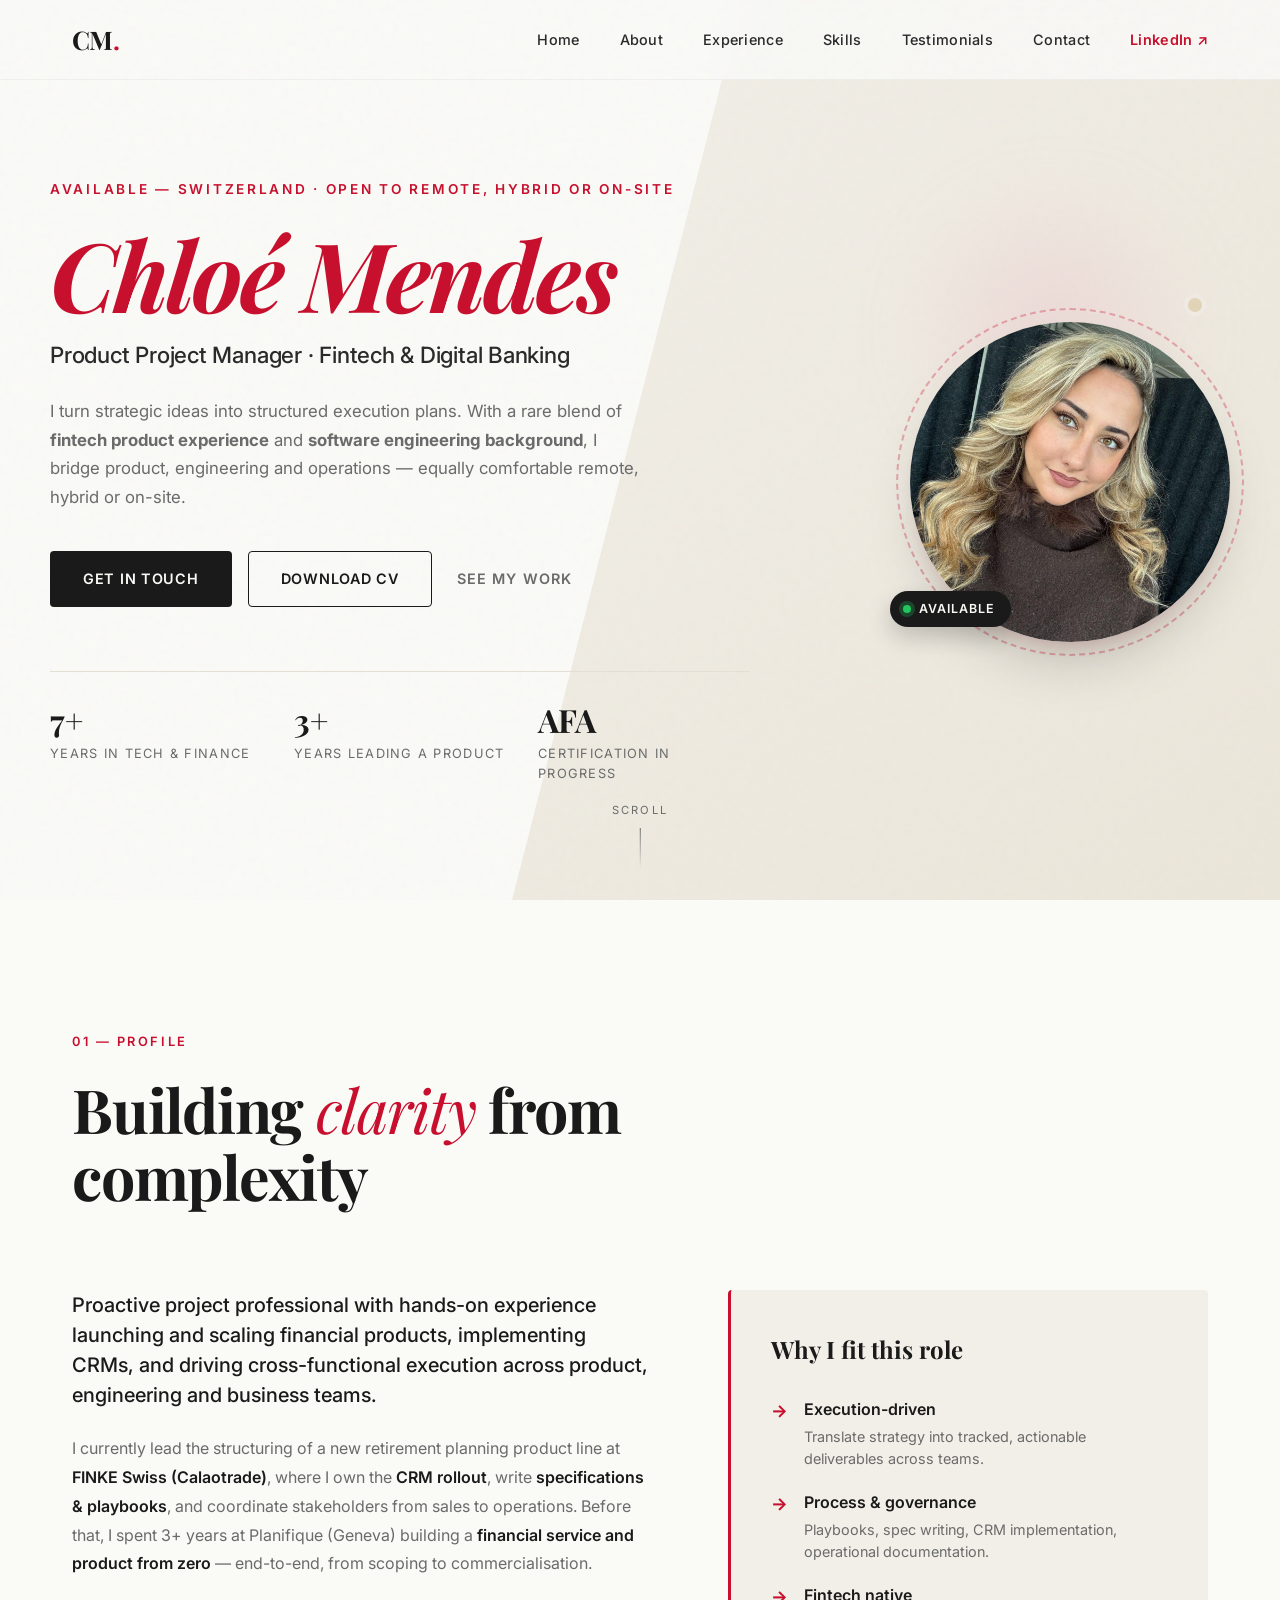
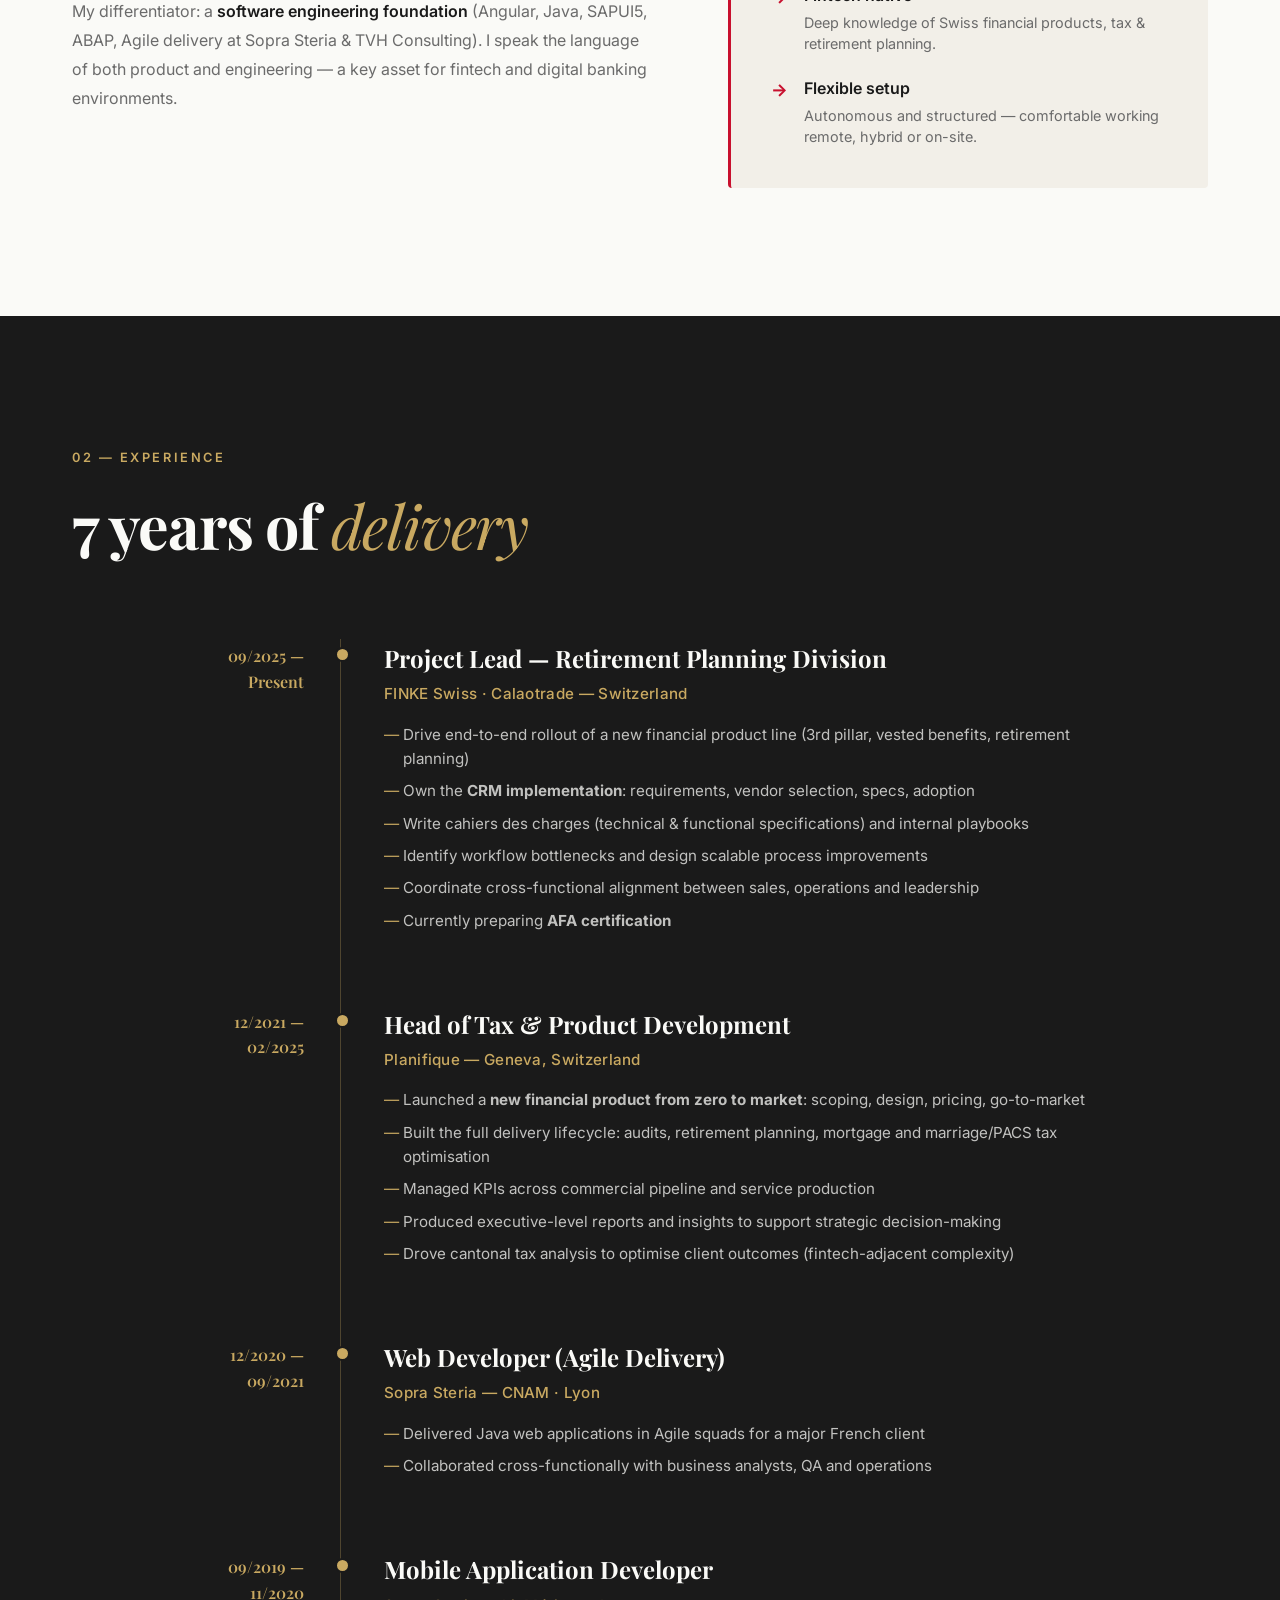
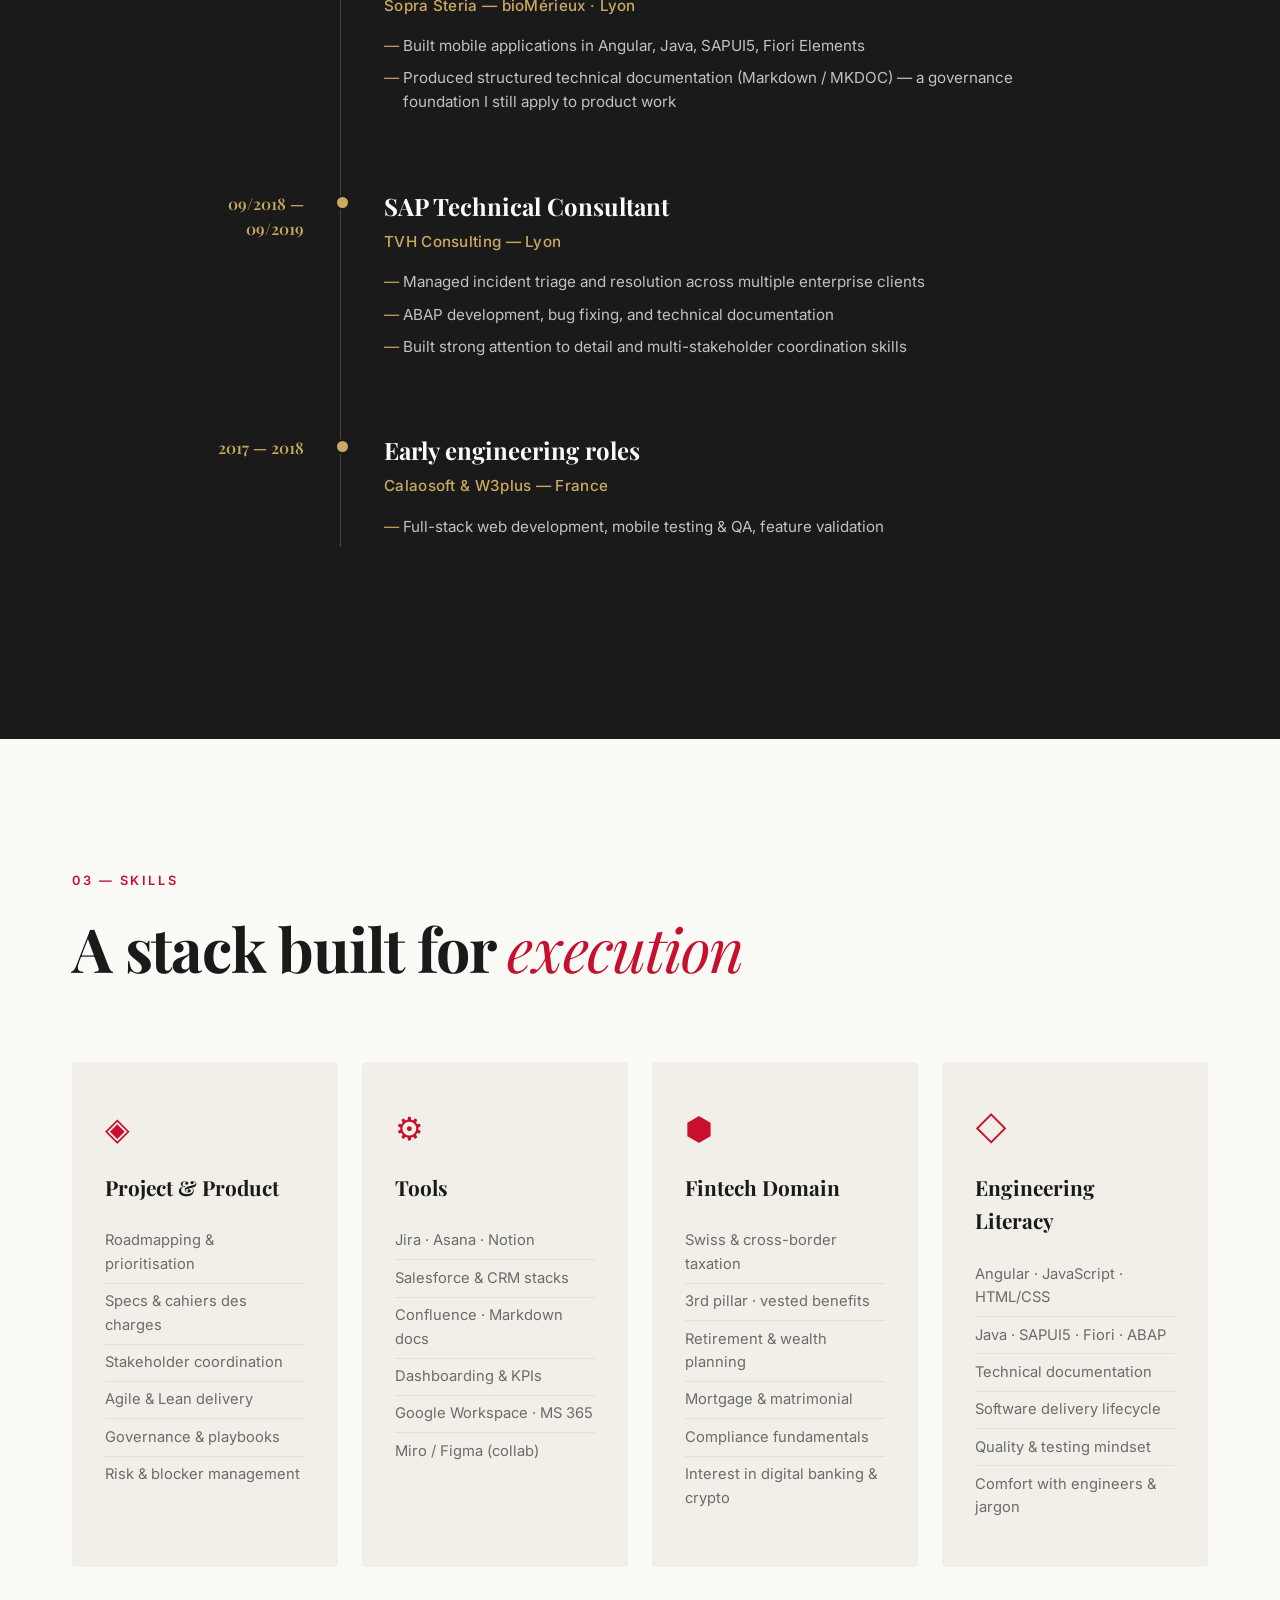
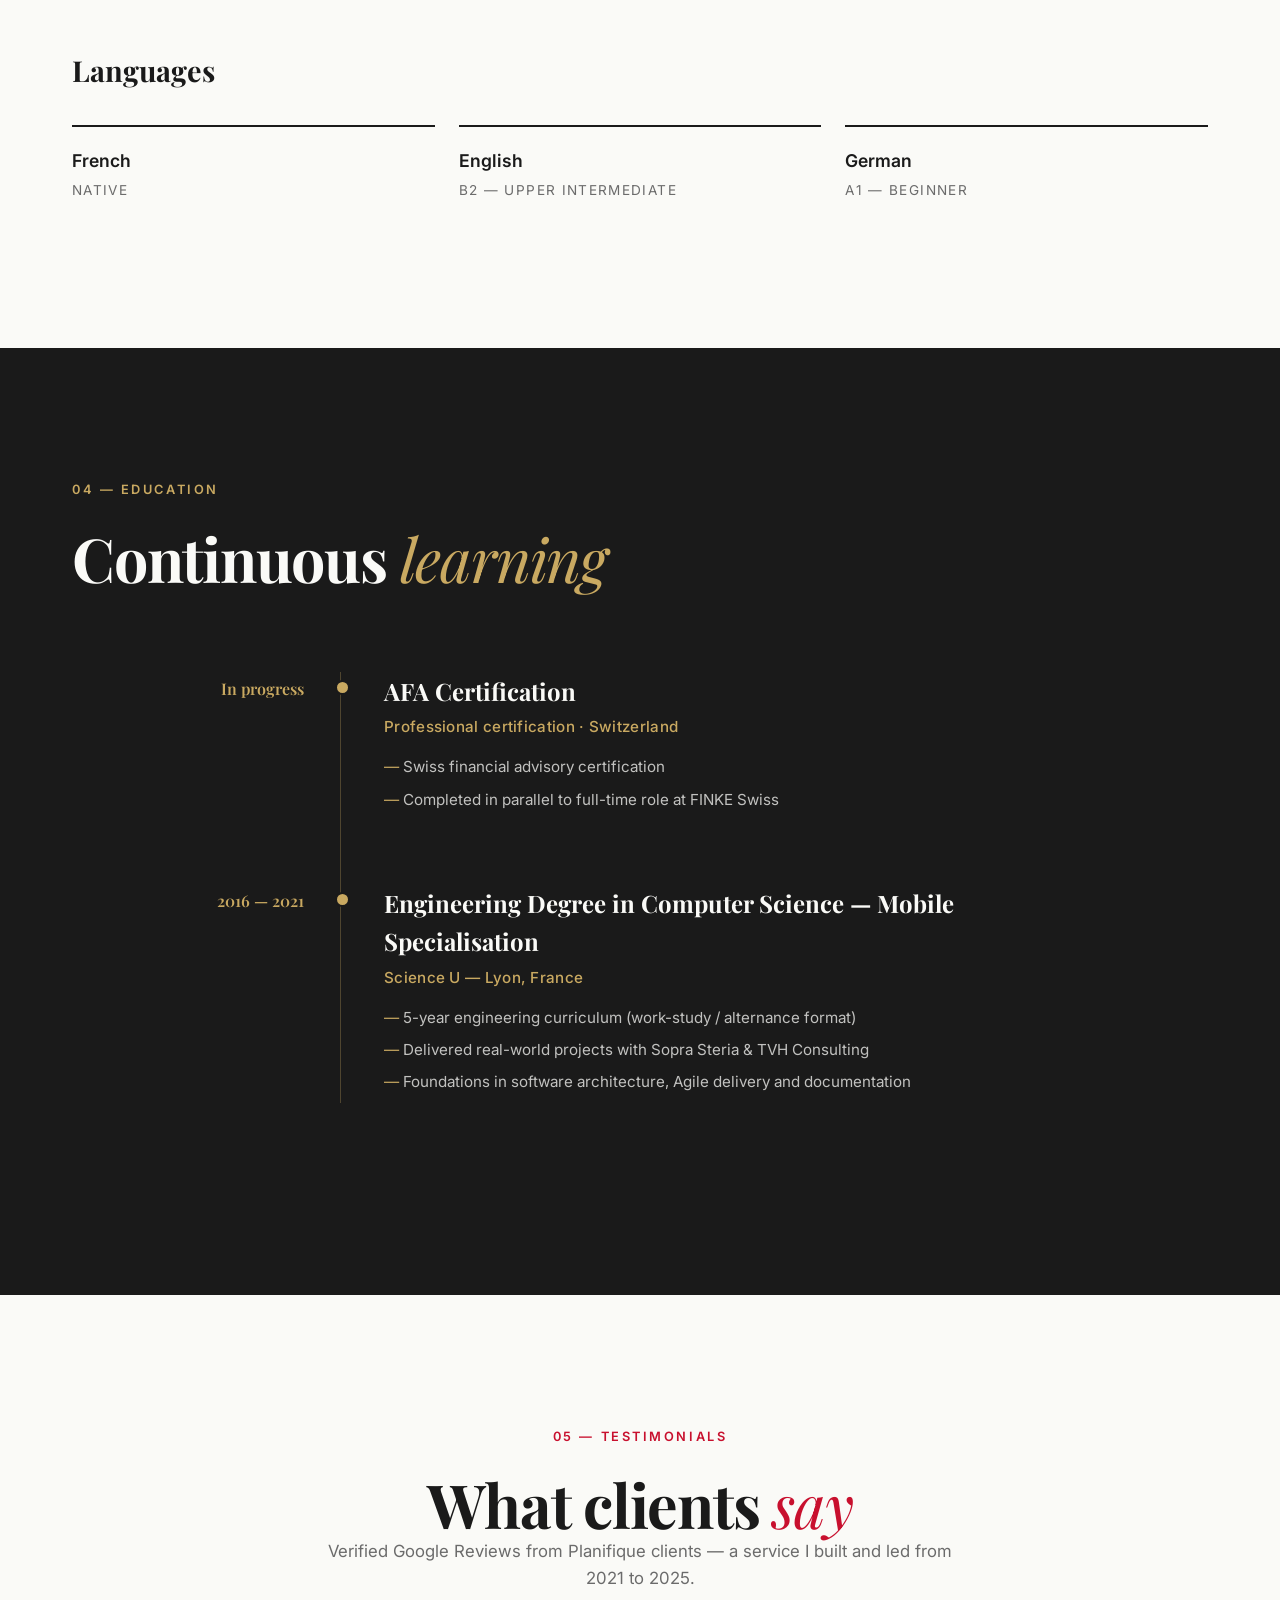
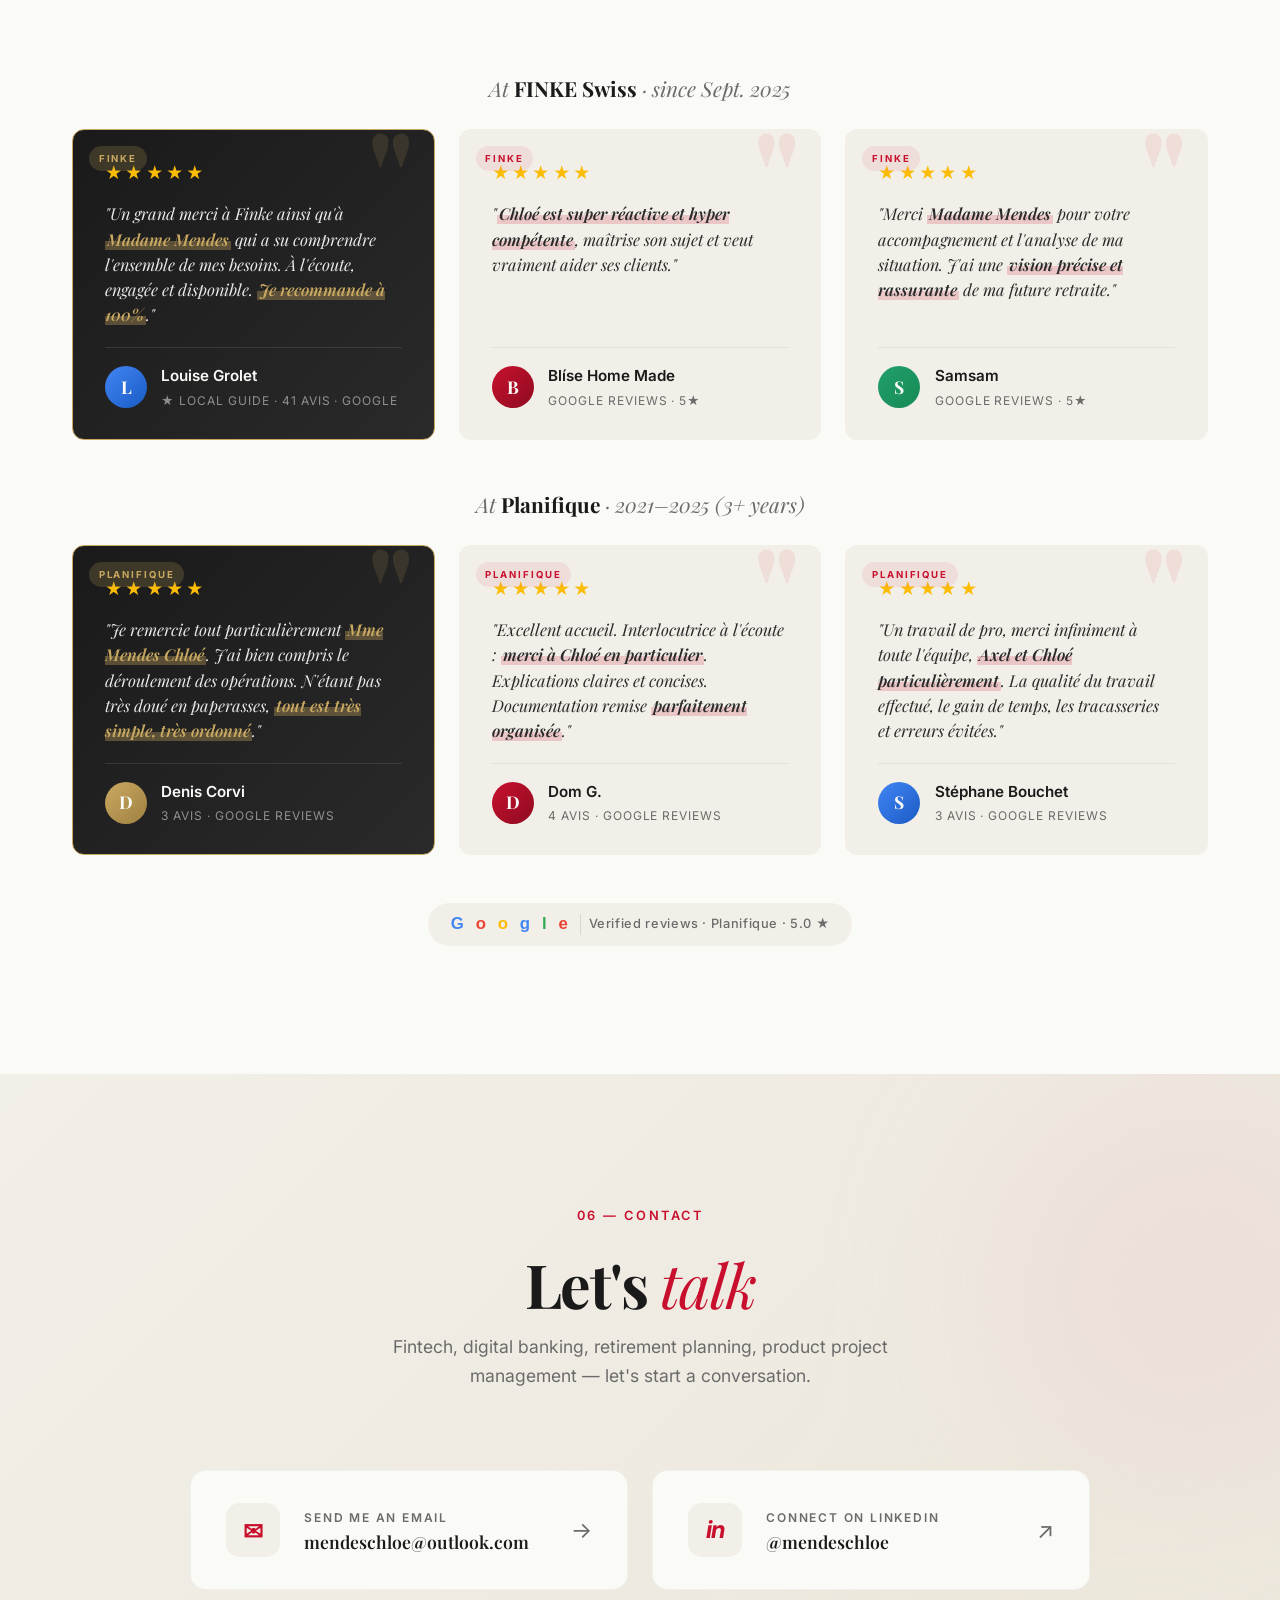
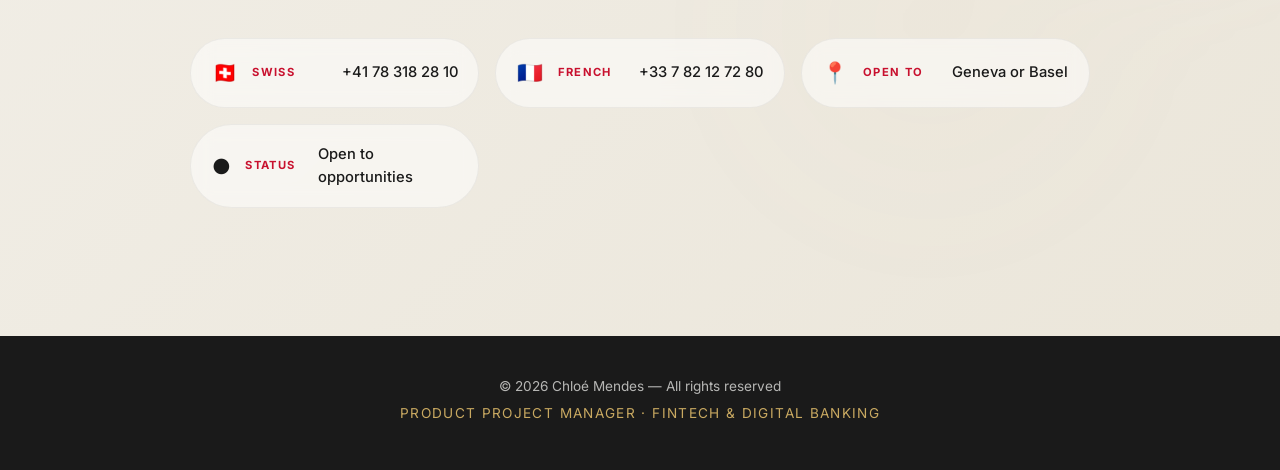
==== commit 4e5d93f2: "Add 6 testimonials (3 FINKE + 3 Planifique) with company badges" ====
--- a/index.html
+++ b/index.html
@@ -357,13 +357,83 @@
                 <p class="testimonials-lead">Verified Google Reviews from Planifique clients — a service I built and led from 2021 to 2025.</p>
             </div>
 
+            <h3 class="testimonials-subtitle">At <strong>FINKE Swiss</strong> · since Sept. 2025</h3>
             <div class="testimonials-grid">
+                <article class="testimonial testimonial-featured">
+                    <div class="testimonial-badge">FINKE</div>
+                    <div class="testimonial-stars">★★★★★</div>
+                    <blockquote class="testimonial-quote">
+                        "Un grand merci à Finke ainsi qu'à <mark>Madame Mendes</mark> qui a su comprendre
+                        l'ensemble de mes besoins. À l'écoute, engagée et disponible.
+                        <mark>Je recommande à 100%</mark>."
+                    </blockquote>
+                    <div class="testimonial-author">
+                        <div class="testimonial-avatar" style="background: linear-gradient(135deg, #4285F4, #1a5bc4);">L</div>
+                        <div class="testimonial-meta">
+                            <strong>Louise Grolet</strong>
+                            <span>★ Local Guide · 41 avis · Google</span>
+                        </div>
+                    </div>
+                </article>
+
                 <article class="testimonial">
+                    <div class="testimonial-badge">FINKE</div>
+                    <div class="testimonial-stars">★★★★★</div>
+                    <blockquote class="testimonial-quote">
+                        "<mark>Chloé est super réactive et hyper compétente</mark>, maîtrise son sujet
+                        et veut vraiment aider ses clients."
+                    </blockquote>
+                    <div class="testimonial-author">
+                        <div class="testimonial-avatar" style="background: linear-gradient(135deg, #c8102e, #8e0b20);">B</div>
+                        <div class="testimonial-meta">
+                            <strong>Blíse Home Made</strong>
+                            <span>Google Reviews · 5★</span>
+                        </div>
+                    </div>
+                </article>
+
+                <article class="testimonial">
+                    <div class="testimonial-badge">FINKE</div>
+                    <div class="testimonial-stars">★★★★★</div>
+                    <blockquote class="testimonial-quote">
+                        "Merci <mark>Madame Mendes</mark> pour votre accompagnement et l'analyse
+                        de ma situation. J'ai une <mark>vision précise et rassurante</mark> de ma future retraite."
+                    </blockquote>
+                    <div class="testimonial-author">
+                        <div class="testimonial-avatar" style="background: linear-gradient(135deg, #22a06b, #168a54);">S</div>
+                        <div class="testimonial-meta">
+                            <strong>Samsam</strong>
+                            <span>Google Reviews · 5★</span>
+                        </div>
+                    </div>
+                </article>
+            </div>
+
+            <h3 class="testimonials-subtitle">At <strong>Planifique</strong> · 2021–2025 (3+ years)</h3>
+            <div class="testimonials-grid">
+                <article class="testimonial testimonial-featured">
+                    <div class="testimonial-badge">PLANIFIQUE</div>
+                    <div class="testimonial-stars">★★★★★</div>
+                    <blockquote class="testimonial-quote">
+                        "Je remercie tout particulièrement <mark>Mme Mendes Chloé</mark>.
+                        J'ai bien compris le déroulement des opérations. N'étant pas très doué en paperasses,
+                        <mark>tout est très simple, très ordonné</mark>."
+                    </blockquote>
+                    <div class="testimonial-author">
+                        <div class="testimonial-avatar" style="background: linear-gradient(135deg, #c9a961, #a08040);">D</div>
+                        <div class="testimonial-meta">
+                            <strong>Denis Corvi</strong>
+                            <span>3 avis · Google Reviews</span>
+                        </div>
+                    </div>
+                </article>
+
+                <article class="testimonial">
+                    <div class="testimonial-badge">PLANIFIQUE</div>
                     <div class="testimonial-stars">★★★★★</div>
                     <blockquote class="testimonial-quote">
                         "Excellent accueil. Interlocutrice à l'écoute : <mark>merci à Chloé en particulier</mark>.
-                        Explications claires et concises. Documentation remise parfaitement organisée,
-                        complète et détaillée dans les marches à suivre. Suivi assuré et grand soutien à l'administratif."
+                        Explications claires et concises. Documentation remise <mark>parfaitement organisée</mark>."
                     </blockquote>
                     <div class="testimonial-author">
                         <div class="testimonial-avatar" style="background: linear-gradient(135deg, #c8102e, #8e0b20);">D</div>
@@ -374,33 +444,19 @@
                     </div>
                 </article>
 
-                <article class="testimonial testimonial-featured">
+                <article class="testimonial">
+                    <div class="testimonial-badge">PLANIFIQUE</div>
                     <div class="testimonial-stars">★★★★★</div>
                     <blockquote class="testimonial-quote">
-                        "Je remercie tout particulièrement Mr Jeune Axel et <mark>Mme Mendes Chloé</mark>.
-                        J'ai bien compris le déroulement des opérations que j'aurai à effectuer et, n'étant pas
-                        très doué en paperasses, tout est <mark>très simple, très ordonné</mark>. Merci tout simplement."
+                        "Un travail de pro, merci infiniment à toute l'équipe,
+                        <mark>Axel et Chloé particulièrement</mark>. La qualité du travail effectué,
+                        le gain de temps, les tracasseries et erreurs évitées."
                     </blockquote>
                     <div class="testimonial-author">
-                        <div class="testimonial-avatar" style="background: linear-gradient(135deg, #22a06b, #168a54);">D</div>
+                        <div class="testimonial-avatar" style="background: linear-gradient(135deg, #4285F4, #1a5bc4);">S</div>
                         <div class="testimonial-meta">
-                            <strong>Denis Corvi</strong>
+                            <strong>Stéphane Bouchet</strong>
                             <span>3 avis · Google Reviews</span>
-                        </div>
-                    </div>
-                </article>
-
-                <article class="testimonial">
-                    <div class="testimonial-stars">★★★★★</div>
-                    <blockquote class="testimonial-quote">
-                        "Enfin des réponses claires et un accompagnement pour faire face à la
-                        <mark>jungle des services publics suisses et français</mark>, merci et bravo de vos engagements."
-                    </blockquote>
-                    <div class="testimonial-author">
-                        <div class="testimonial-avatar" style="background: linear-gradient(135deg, #c9a961, #a08040);">P</div>
-                        <div class="testimonial-meta">
-                            <strong>Pascal Monet</strong>
-                            <span>1 avis · Google Reviews</span>
                         </div>
                     </div>
                 </article>
--- a/styles.css
+++ b/styles.css
@@ -775,14 +775,50 @@
     text-align: center;
 }
 
+.testimonials-subtitle {
+    font-family: var(--font-serif);
+    font-size: 1.3rem;
+    font-weight: 400;
+    font-style: italic;
+    text-align: center;
+    color: var(--color-muted);
+    margin-top: 3rem;
+    margin-bottom: 1.5rem;
+}
+
+.testimonials-subtitle strong {
+    font-style: normal;
+    font-weight: 700;
+    color: var(--color-dark);
+}
+
 .testimonials-grid {
     display: grid;
     grid-template-columns: repeat(3, 1fr);
     gap: 1.5rem;
-    margin-top: 4rem;
     max-width: 1200px;
     margin-left: auto;
     margin-right: auto;
+}
+
+.testimonial-badge {
+    position: absolute;
+    top: 1rem;
+    left: 1rem;
+    font-size: 0.6rem;
+    font-weight: 700;
+    letter-spacing: 0.2em;
+    padding: 0.3rem 0.6rem;
+    background: rgba(200, 16, 46, 0.08);
+    color: var(--color-accent);
+    border-radius: 100px;
+    text-transform: uppercase;
+    z-index: 2;
+}
+
+.testimonial-featured .testimonial-badge {
+    background: rgba(201, 169, 97, 0.2);
+    color: var(--color-gold);
 }
 
 .testimonial {
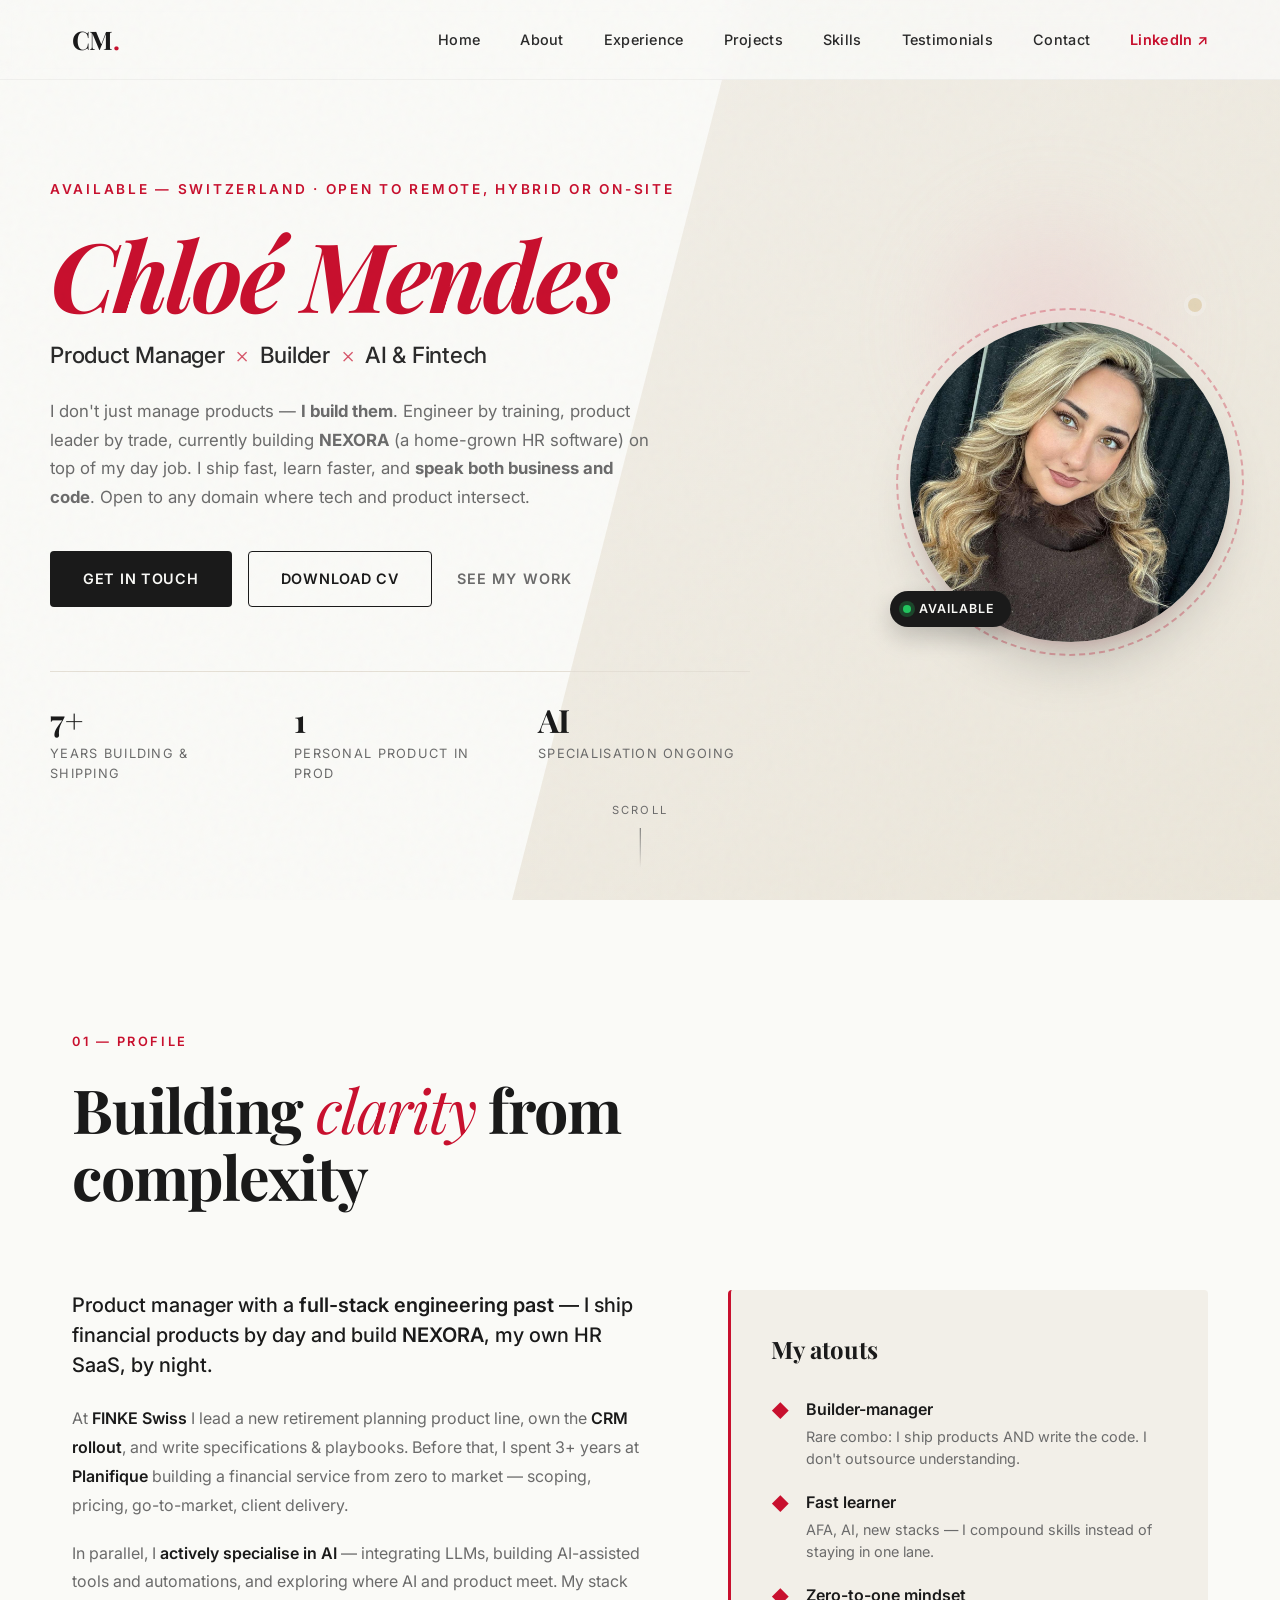
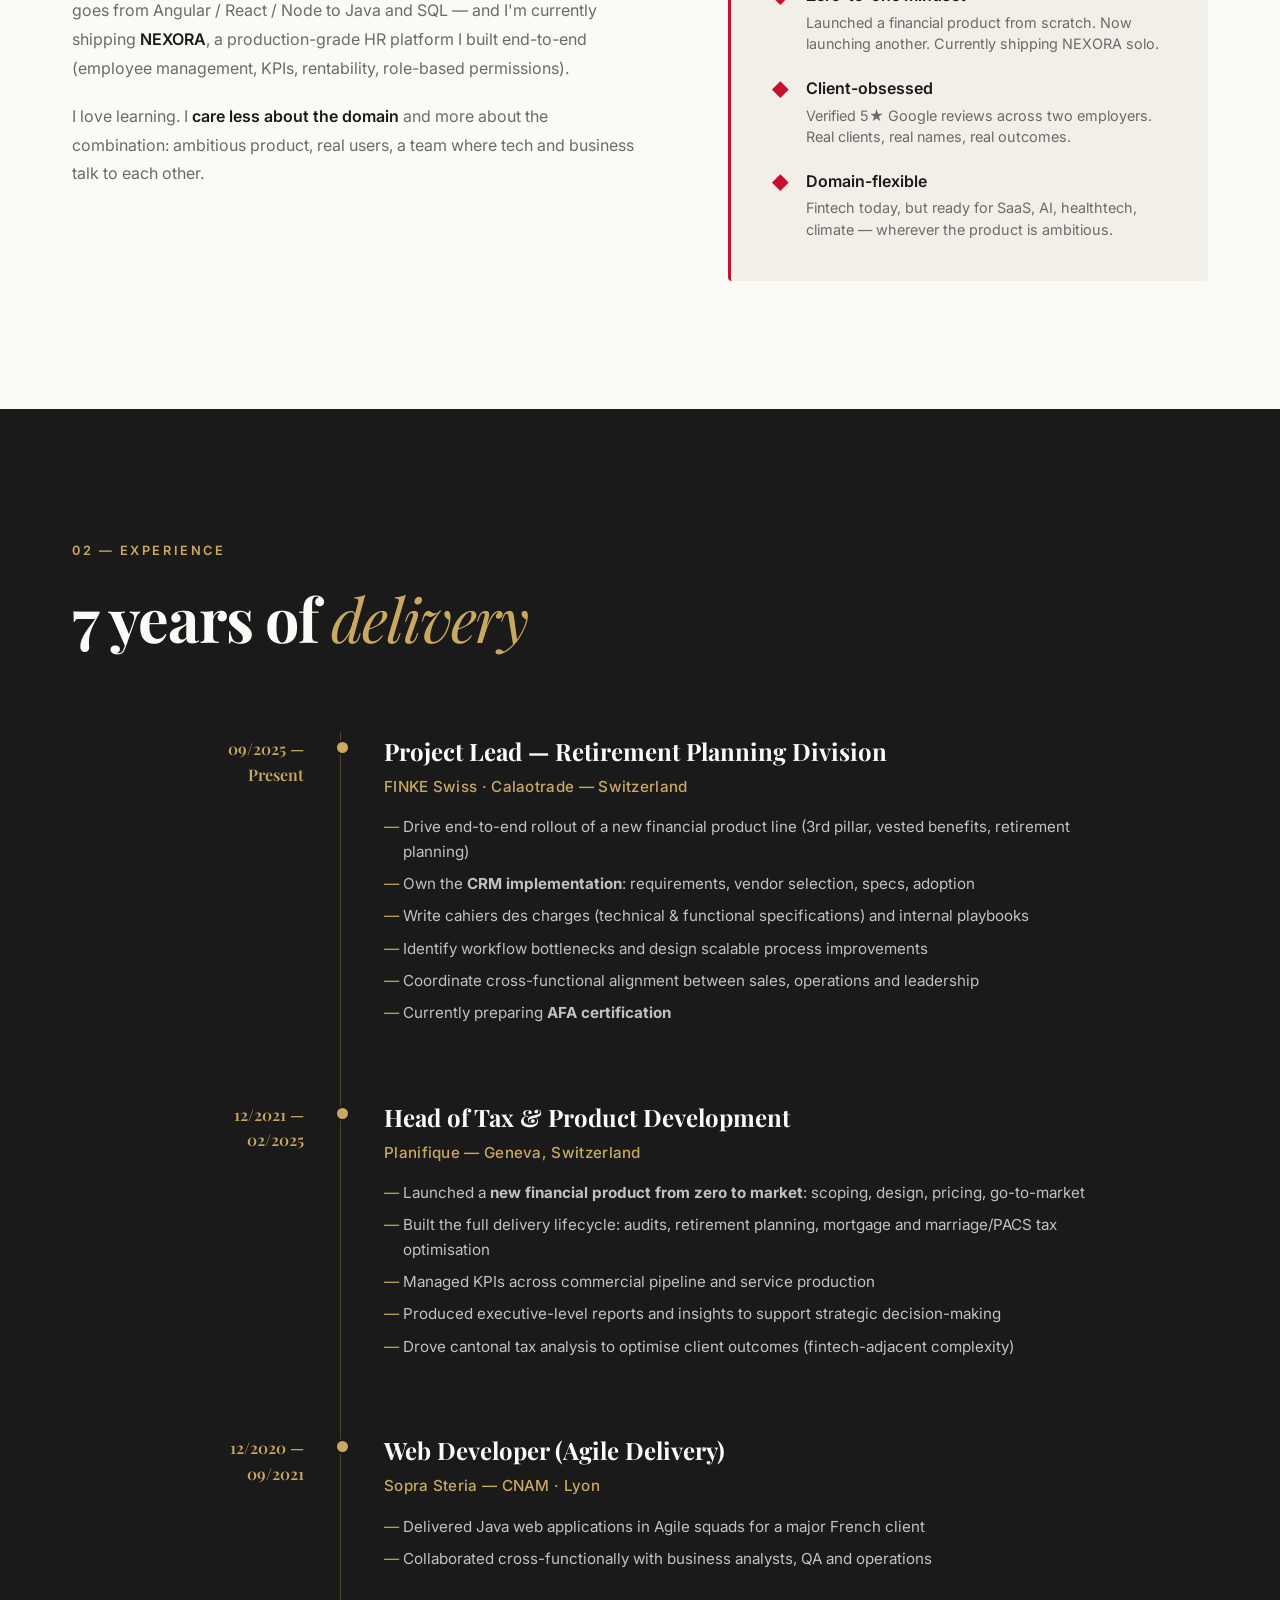
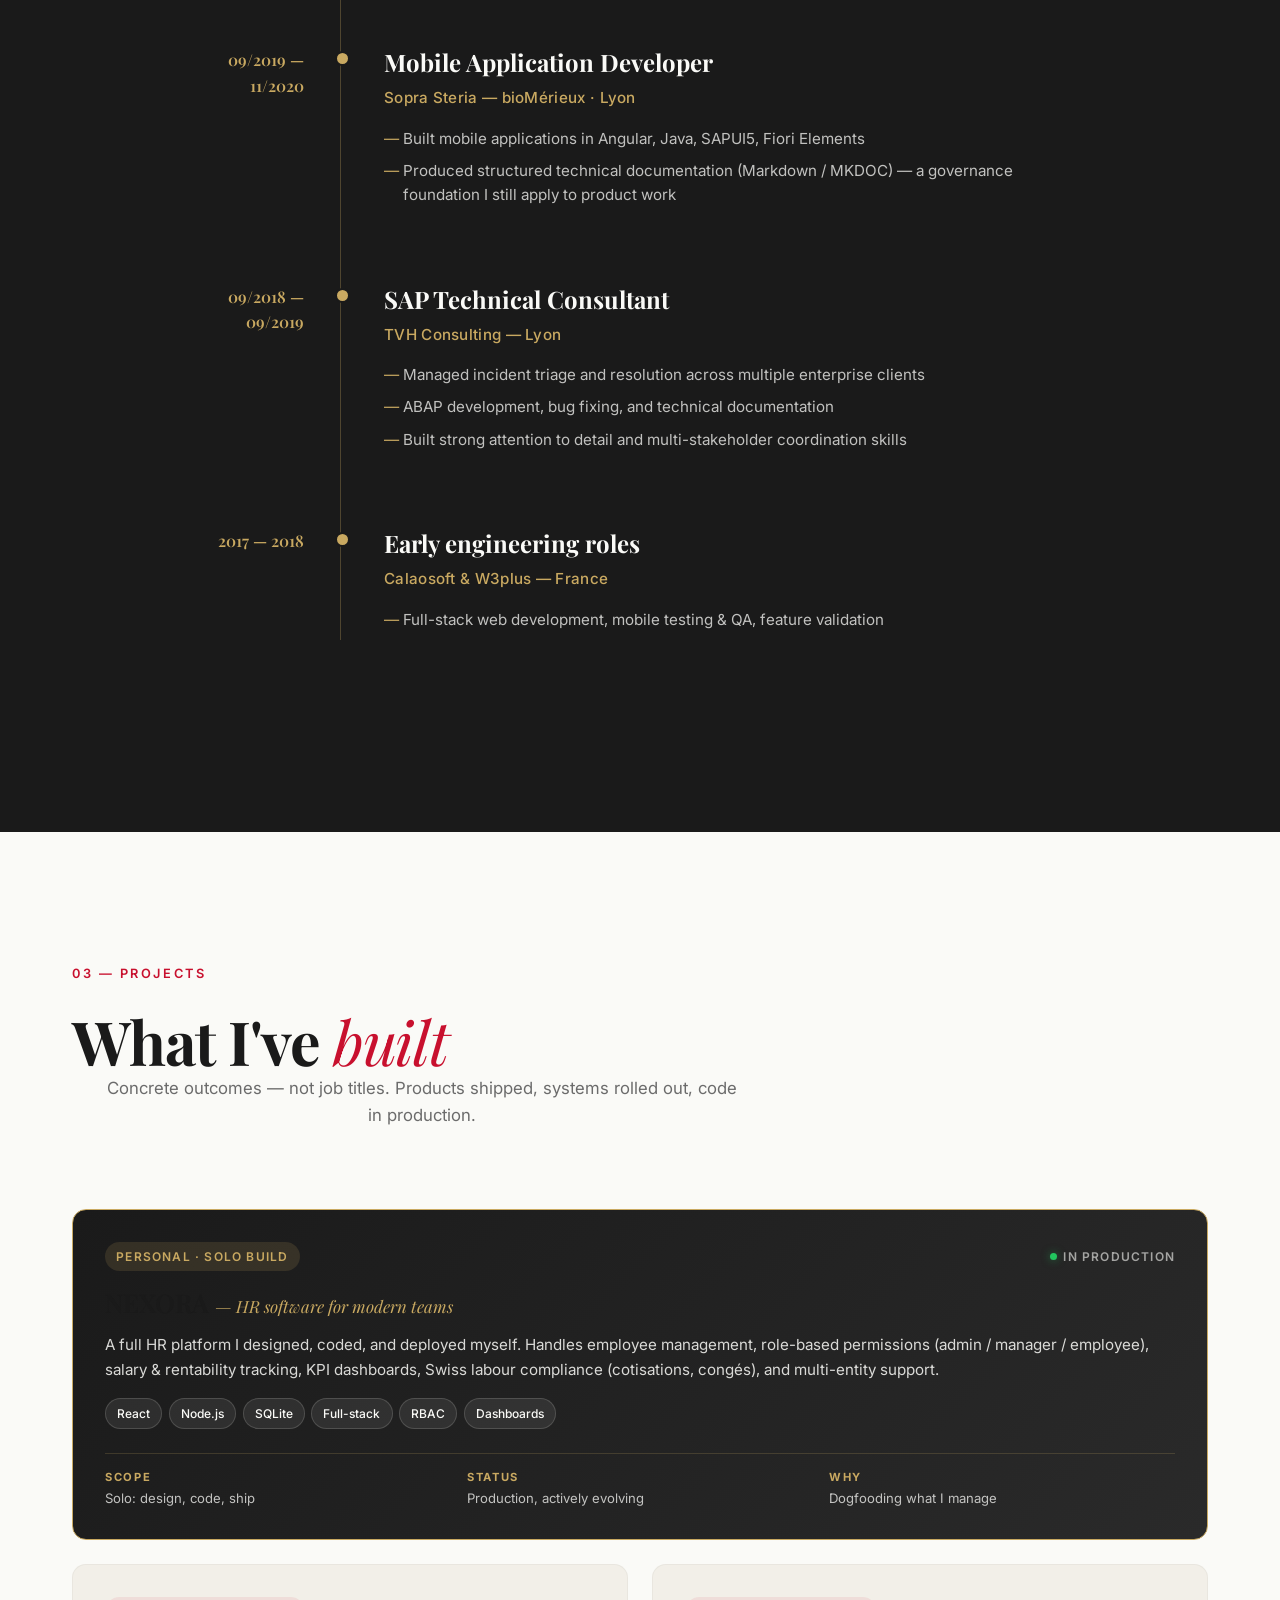
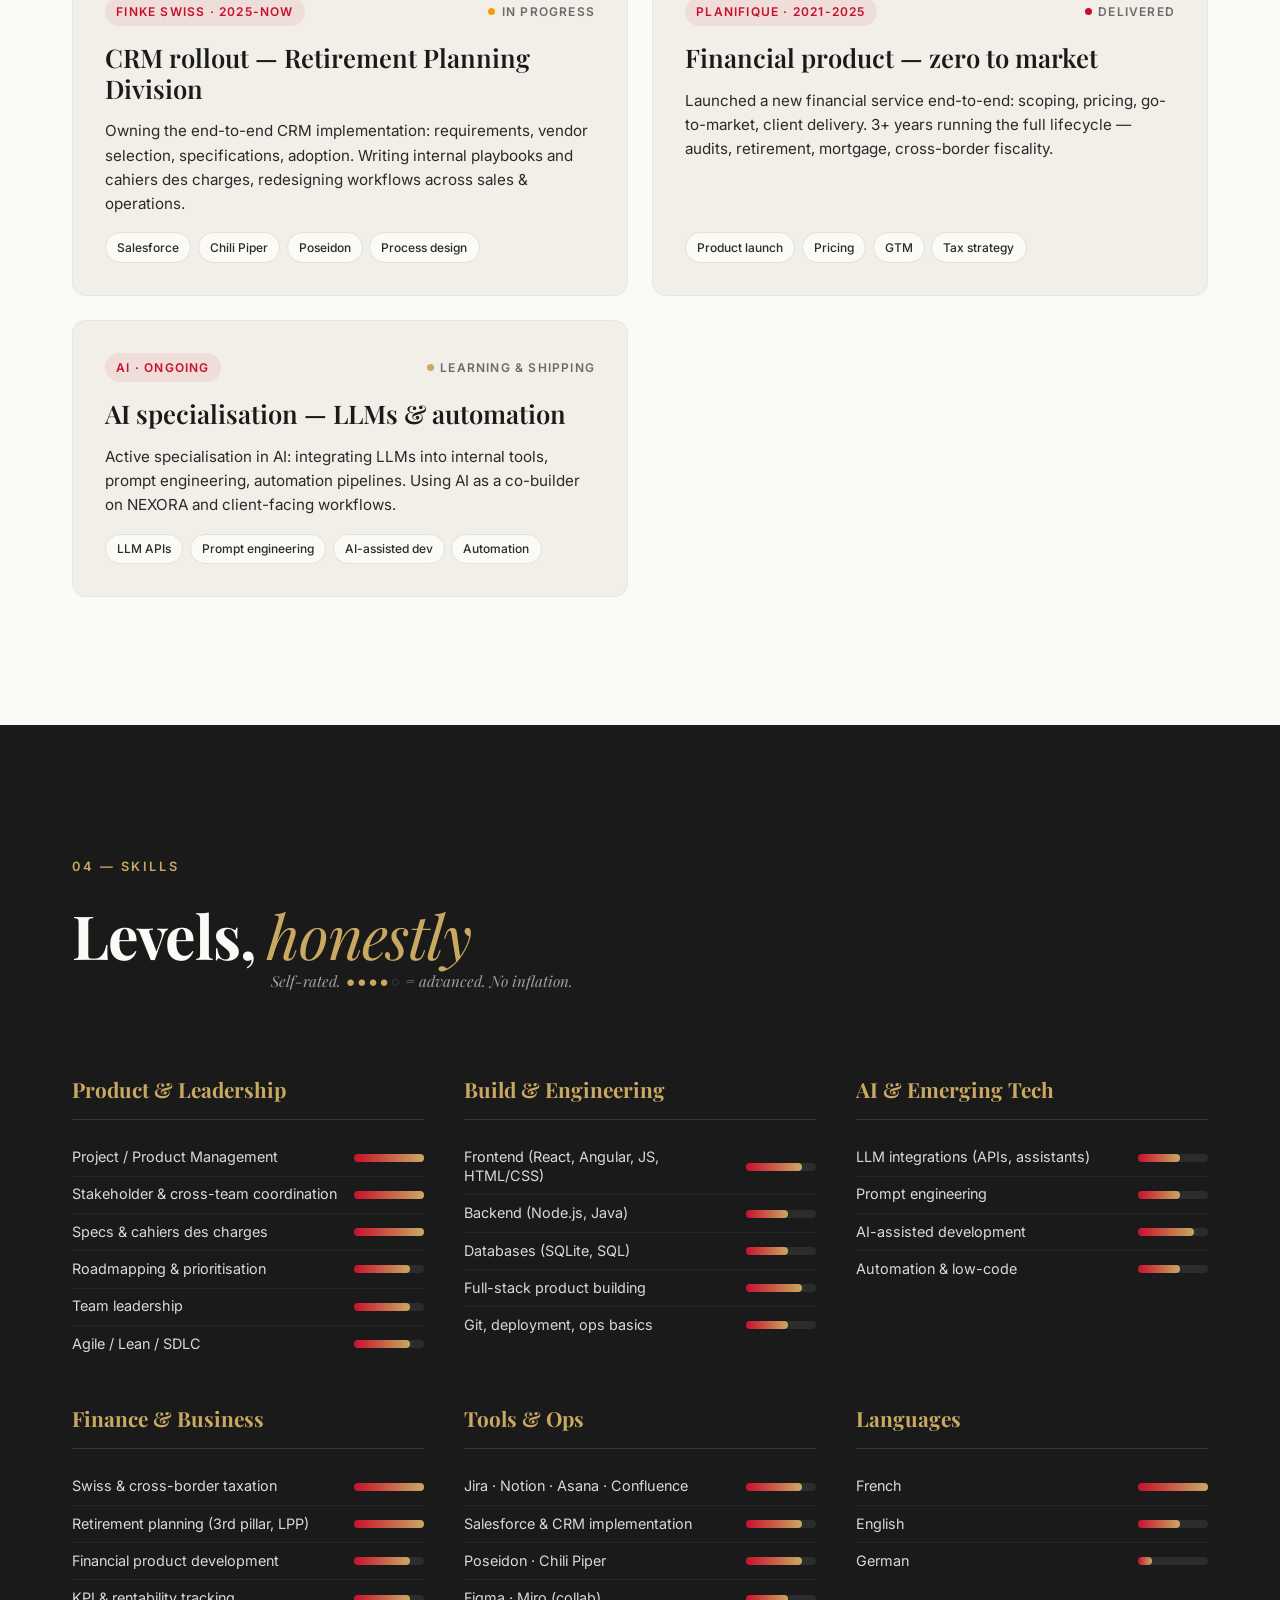
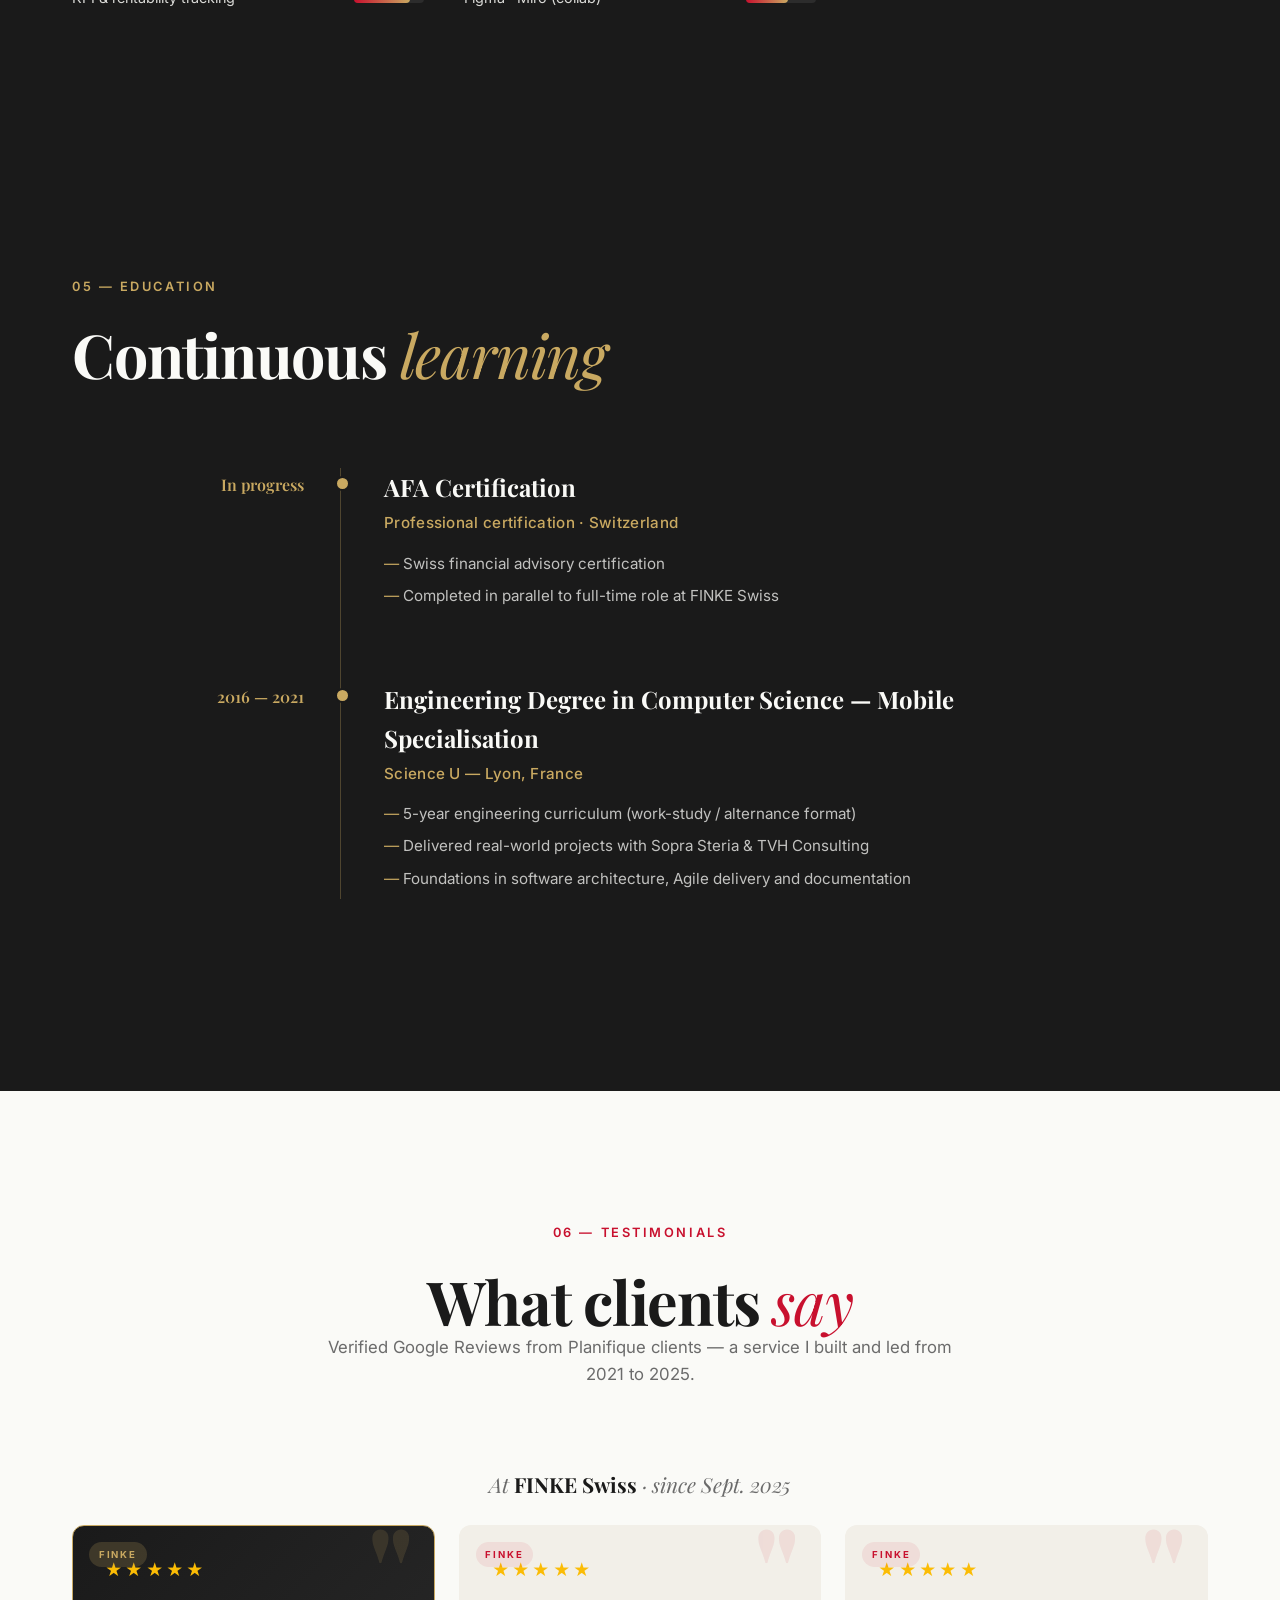
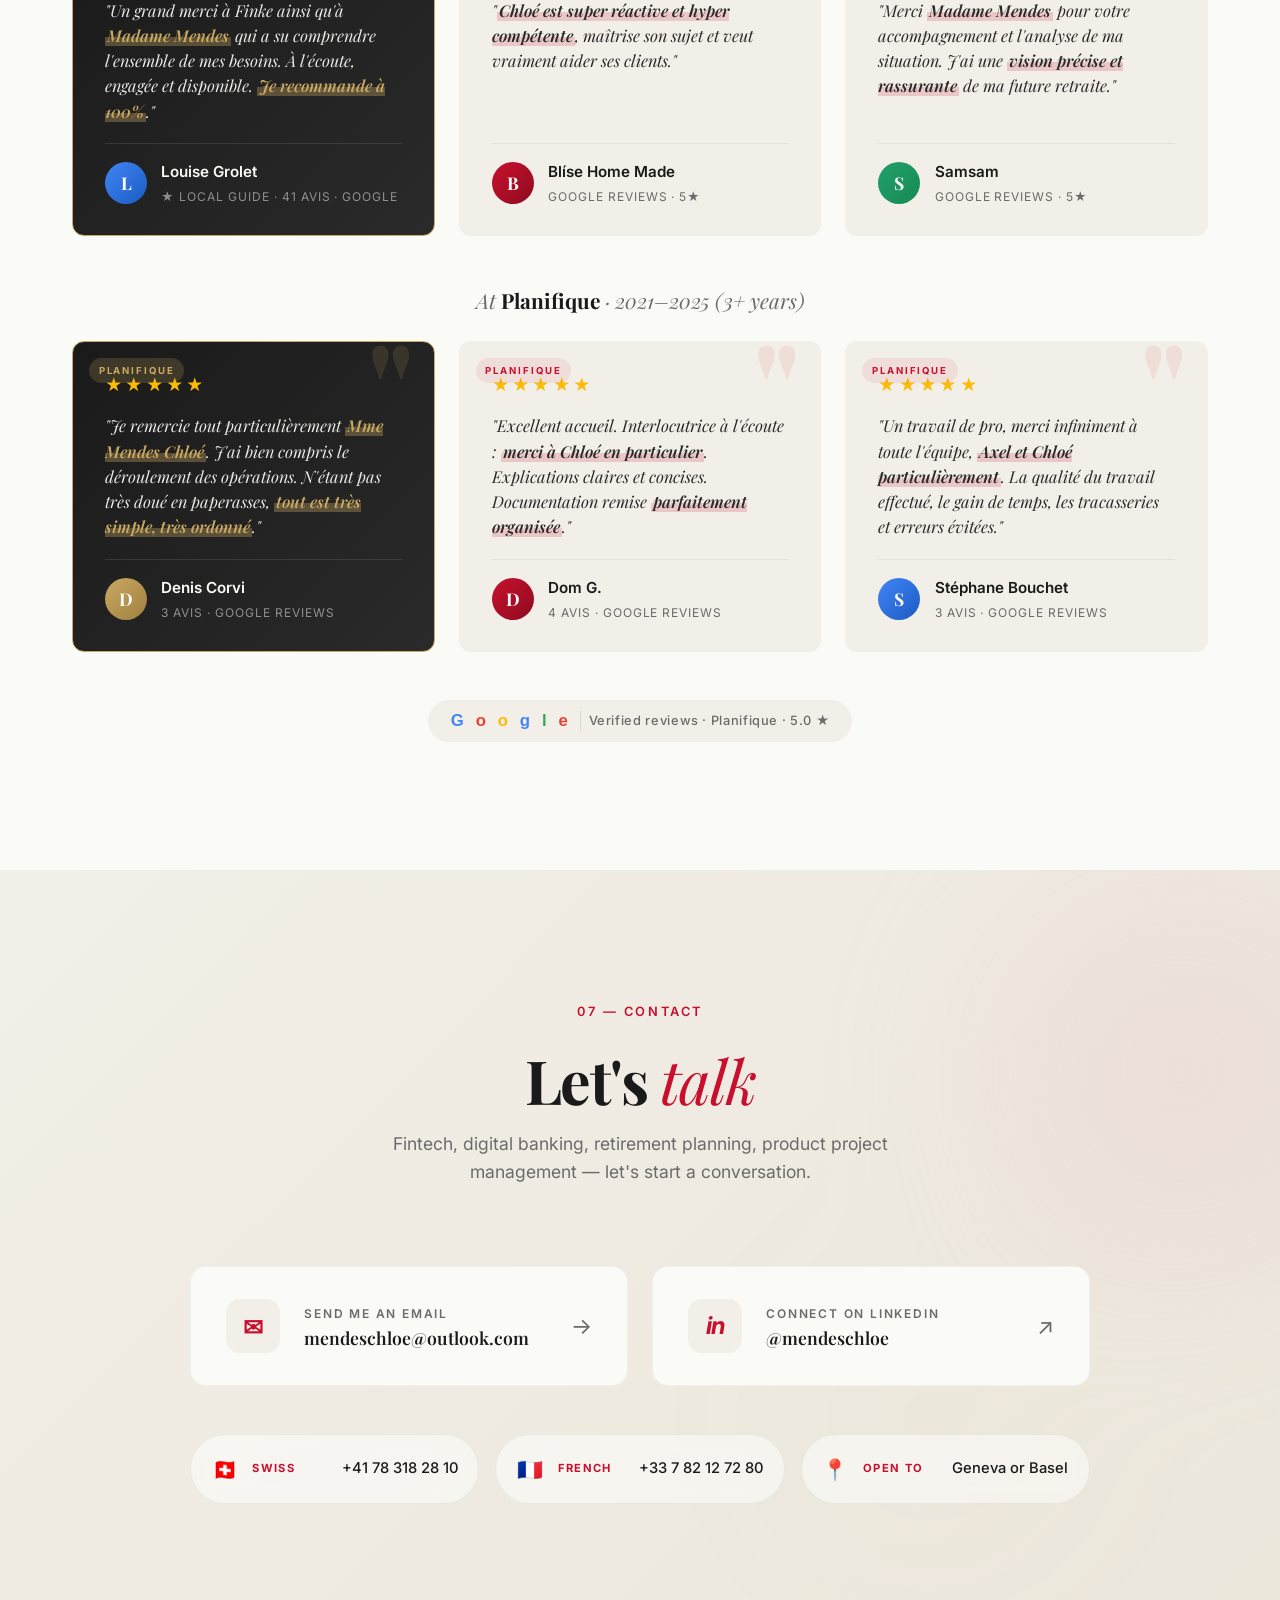
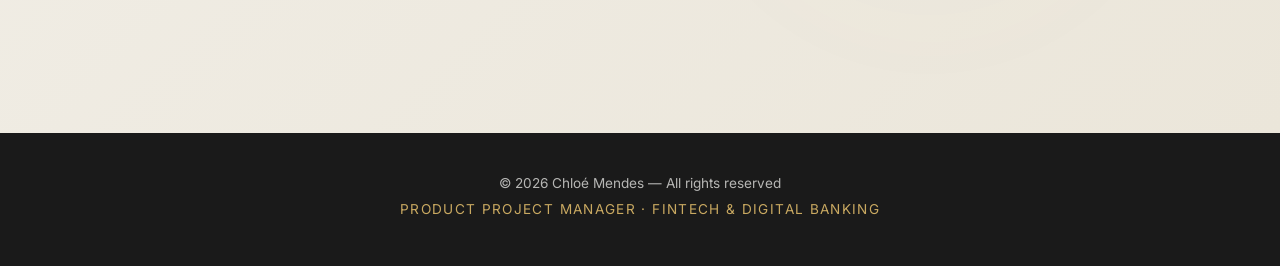
==== commit 345eb077: "Pivot positioning: Product Manager × Builder × AI — add NEXORA project, Projects section, skill leve" ====
--- a/index.html
+++ b/index.html
@@ -3,12 +3,12 @@
 <head>
     <meta charset="UTF-8">
     <meta name="viewport" content="width=device-width, initial-scale=1.0">
-    <meta name="description" content="Chloé Mendes — Product Project Manager in Fintech & Digital Banking. Swiss financial product experience and software engineering background. Available remote, hybrid or on-site.">
-    <meta property="og:title" content="Chloé Mendes — Product Project Manager · Fintech & Digital Banking">
-    <meta property="og:description" content="Rare blend of fintech product experience and software engineering background. Available in Switzerland — remote, hybrid or on-site.">
+    <meta name="description" content="Chloé Mendes — Product Manager who builds. Fintech, AI & SaaS. I code what I ship. Available in Switzerland — remote, hybrid or on-site.">
+    <meta property="og:title" content="Chloé Mendes — Product Manager × Builder × AI & Fintech">
+    <meta property="og:description" content="Product manager with an engineering background. I build my own products (NEXORA HR, AI experiments) and ship at scale. Open to any domain in Switzerland.">
     <meta property="og:type" content="profile">
     <meta name="twitter:card" content="summary_large_image">
-    <title>Chloé Mendes — Product Project Manager · Fintech & Digital Banking</title>
+    <title>Chloé Mendes — Product Manager × Builder × AI & Fintech</title>
     <link rel="preconnect" href="https://fonts.googleapis.com">
     <link rel="preconnect" href="https://fonts.gstatic.com" crossorigin>
     <link href="https://fonts.googleapis.com/css2?family=Inter:wght@300;400;500;600;700;800&family=Playfair+Display:wght@400;600;700&display=swap" rel="stylesheet">
@@ -22,6 +22,7 @@
                 <li><a href="#home">Home</a></li>
                 <li><a href="#about">About</a></li>
                 <li><a href="#experience">Experience</a></li>
+                <li><a href="#projects">Projects</a></li>
                 <li><a href="#skills">Skills</a></li>
                 <li><a href="#testimonials">Testimonials</a></li>
                 <li><a href="#contact">Contact</a></li>
@@ -39,11 +40,12 @@
         <div class="hero-content">
             <p class="hero-eyebrow">Available — Switzerland · Open to remote, hybrid or on-site</p>
             <h1 class="hero-title">Chloé <span>Mendes</span></h1>
-            <h2 class="hero-subtitle">Product Project Manager · Fintech &amp; Digital Banking</h2>
+            <h2 class="hero-subtitle">Product Manager <span class="sep">×</span> Builder <span class="sep">×</span> AI &amp; Fintech</h2>
             <p class="hero-description">
-                I turn strategic ideas into structured execution plans. With a rare blend of
-                <strong>fintech product experience</strong> and <strong>software engineering background</strong>,
-                I bridge product, engineering and operations — equally comfortable remote, hybrid or on-site.
+                I don't just manage products — <strong>I build them</strong>. Engineer by training,
+                product leader by trade, currently building <strong>NEXORA</strong> (a home-grown HR software)
+                on top of my day job. I ship fast, learn faster, and <strong>speak both business and code</strong>.
+                Open to any domain where tech and product intersect.
             </p>
             <div class="hero-actions">
                 <a href="#contact" class="btn btn-primary">Get in touch</a>
@@ -53,15 +55,15 @@
             <div class="hero-stats">
                 <div class="stat">
                     <span class="stat-number">7+</span>
-                    <span class="stat-label">Years in tech &amp; finance</span>
+                    <span class="stat-label">Years building &amp; shipping</span>
                 </div>
                 <div class="stat">
-                    <span class="stat-number">3+</span>
-                    <span class="stat-label">Years leading a product</span>
+                    <span class="stat-number">1</span>
+                    <span class="stat-label">Personal product in prod</span>
                 </div>
                 <div class="stat">
-                    <span class="stat-number">AFA</span>
-                    <span class="stat-label">Certification in progress</span>
+                    <span class="stat-number">AI</span>
+                    <span class="stat-label">Specialisation ongoing</span>
                 </div>
             </div>
         </div>
@@ -93,54 +95,62 @@
             <div class="about-grid">
                 <div class="about-text">
                     <p class="lead">
-                        Proactive project professional with hands-on experience launching and
-                        scaling financial products, implementing CRMs, and driving cross-functional
-                        execution across product, engineering and business teams.
+                        Product manager with a <strong>full-stack engineering past</strong> — I ship
+                        financial products by day and build <strong>NEXORA</strong>, my own HR SaaS, by night.
                     </p>
                     <p>
-                        I currently lead the structuring of a new retirement planning product line at
-                        <strong>FINKE Swiss (Calaotrade)</strong>, where I own the <strong>CRM rollout</strong>,
-                        write <strong>specifications &amp; playbooks</strong>, and coordinate stakeholders
-                        from sales to operations. Before that, I spent 3+ years at Planifique
-                        (Geneva) building a <strong>financial service and product from zero</strong> —
-                        end-to-end, from scoping to commercialisation.
+                        At <strong>FINKE Swiss</strong> I lead a new retirement planning product line, own the
+                        <strong>CRM rollout</strong>, and write specifications &amp; playbooks. Before that,
+                        I spent 3+ years at <strong>Planifique</strong> building a financial service from zero
+                        to market — scoping, pricing, go-to-market, client delivery.
                     </p>
                     <p>
-                        My differentiator: a <strong>software engineering foundation</strong> (Angular,
-                        Java, SAPUI5, ABAP, Agile delivery at Sopra Steria &amp; TVH Consulting).
-                        I speak the language of both product and engineering — a key asset for
-                        fintech and digital banking environments.
+                        In parallel, I <strong>actively specialise in AI</strong> — integrating LLMs, building
+                        AI-assisted tools and automations, and exploring where AI and product meet.
+                        My stack goes from Angular / React / Node to Java and SQL — and I'm currently
+                        shipping <strong>NEXORA</strong>, a production-grade HR platform I built end-to-end
+                        (employee management, KPIs, rentability, role-based permissions).
                     </p>
+                    <p>
+                        I love learning. I <strong>care less about the domain</strong> and more about the
+                        combination: ambitious product, real users, a team where tech and business talk to each other.</p>
                 </div>
                 <div class="about-card">
-                    <h3>Why I fit this role</h3>
+                    <h3>My atouts</h3>
                     <ul class="about-list">
                         <li>
-                            <span class="list-icon">→</span>
+                            <span class="list-icon">◆</span>
                             <div>
-                                <strong>Execution-driven</strong>
-                                <p>Translate strategy into tracked, actionable deliverables across teams.</p>
+                                <strong>Builder-manager</strong>
+                                <p>Rare combo: I ship products AND write the code. I don't outsource understanding.</p>
                             </div>
                         </li>
                         <li>
-                            <span class="list-icon">→</span>
+                            <span class="list-icon">◆</span>
                             <div>
-                                <strong>Process &amp; governance</strong>
-                                <p>Playbooks, spec writing, CRM implementation, operational documentation.</p>
+                                <strong>Fast learner</strong>
+                                <p>AFA, AI, new stacks — I compound skills instead of staying in one lane.</p>
                             </div>
                         </li>
                         <li>
-                            <span class="list-icon">→</span>
+                            <span class="list-icon">◆</span>
                             <div>
-                                <strong>Fintech native</strong>
-                                <p>Deep knowledge of Swiss financial products, tax &amp; retirement planning.</p>
+                                <strong>Zero-to-one mindset</strong>
+                                <p>Launched a financial product from scratch. Now launching another. Currently shipping NEXORA solo.</p>
                             </div>
                         </li>
                         <li>
-                            <span class="list-icon">→</span>
+                            <span class="list-icon">◆</span>
                             <div>
-                                <strong>Flexible setup</strong>
-                                <p>Autonomous and structured — comfortable working remote, hybrid or on-site.</p>
+                                <strong>Client-obsessed</strong>
+                                <p>Verified 5★ Google reviews across two employers. Real clients, real names, real outcomes.</p>
+                            </div>
+                        </li>
+                        <li>
+                            <span class="list-icon">◆</span>
+                            <div>
+                                <strong>Domain-flexible</strong>
+                                <p>Fintech today, but ready for SaaS, AI, healthtech, climate — wherever the product is ambitious.</p>
                             </div>
                         </li>
                     </ul>
@@ -238,87 +248,167 @@
         </div>
     </section>
 
-    <section id="skills" class="section">
+    <section id="projects" class="section">
         <div class="container">
             <div class="section-header">
-                <span class="section-tag">03 — Skills</span>
-                <h2 class="section-title">A stack built for <em>execution</em></h2>
-            </div>
-            <div class="skills-grid">
-                <div class="skill-card">
-                    <div class="skill-icon">◈</div>
-                    <h3>Project &amp; Product</h3>
-                    <ul>
-                        <li>Roadmapping &amp; prioritisation</li>
-                        <li>Specs &amp; cahiers des charges</li>
-                        <li>Stakeholder coordination</li>
-                        <li>Agile &amp; Lean delivery</li>
-                        <li>Governance &amp; playbooks</li>
-                        <li>Risk &amp; blocker management</li>
-                    </ul>
-                </div>
-                <div class="skill-card">
-                    <div class="skill-icon">⚙</div>
-                    <h3>Tools</h3>
-                    <ul>
-                        <li>Jira · Asana · Notion</li>
-                        <li>Salesforce &amp; CRM stacks</li>
-                        <li>Confluence · Markdown docs</li>
-                        <li>Dashboarding &amp; KPIs</li>
-                        <li>Google Workspace · MS 365</li>
-                        <li>Miro / Figma (collab)</li>
-                    </ul>
-                </div>
-                <div class="skill-card">
-                    <div class="skill-icon">⬢</div>
-                    <h3>Fintech Domain</h3>
-                    <ul>
-                        <li>Swiss &amp; cross-border taxation</li>
-                        <li>3rd pillar · vested benefits</li>
-                        <li>Retirement &amp; wealth planning</li>
-                        <li>Mortgage &amp; matrimonial</li>
-                        <li>Compliance fundamentals</li>
-                        <li>Interest in digital banking &amp; crypto</li>
-                    </ul>
-                </div>
-                <div class="skill-card">
-                    <div class="skill-icon">◇</div>
-                    <h3>Engineering Literacy</h3>
-                    <ul>
-                        <li>Angular · JavaScript · HTML/CSS</li>
-                        <li>Java · SAPUI5 · Fiori · ABAP</li>
-                        <li>Technical documentation</li>
-                        <li>Software delivery lifecycle</li>
-                        <li>Quality &amp; testing mindset</li>
-                        <li>Comfort with engineers &amp; jargon</li>
-                    </ul>
-                </div>
-            </div>
-
-            <div class="languages">
-                <h3>Languages</h3>
-                <div class="lang-grid">
-                    <div class="lang-item">
-                        <span class="lang-name">French</span>
-                        <span class="lang-level">Native</span>
-                    </div>
-                    <div class="lang-item">
-                        <span class="lang-name">English</span>
-                        <span class="lang-level">B2 — Upper intermediate</span>
-                    </div>
-                    <div class="lang-item">
-                        <span class="lang-name">German</span>
-                        <span class="lang-level">A1 — Beginner</span>
-                    </div>
-                </div>
+                <span class="section-tag">03 — Projects</span>
+                <h2 class="section-title">What I've <em>built</em></h2>
+                <p class="projects-lead">Concrete outcomes — not job titles. Products shipped, systems rolled out, code in production.</p>
+            </div>
+
+            <div class="projects-grid">
+                <article class="project-card project-featured">
+                    <div class="project-meta">
+                        <span class="project-tag">Personal · Solo build</span>
+                        <span class="project-status"><span class="status-dot status-live"></span>In production</span>
+                    </div>
+                    <h3>NEXORA <span class="project-subtitle">— HR software for modern teams</span></h3>
+                    <p class="project-description">
+                        A full HR platform I designed, coded, and deployed myself. Handles employee management,
+                        role-based permissions (admin / manager / employee), salary &amp; rentability tracking,
+                        KPI dashboards, Swiss labour compliance (cotisations, congés), and multi-entity support.
+                    </p>
+                    <div class="project-stack">
+                        <span>React</span>
+                        <span>Node.js</span>
+                        <span>SQLite</span>
+                        <span>Full-stack</span>
+                        <span>RBAC</span>
+                        <span>Dashboards</span>
+                    </div>
+                    <div class="project-highlights">
+                        <div><strong>Scope</strong>Solo: design, code, ship</div>
+                        <div><strong>Status</strong>Production, actively evolving</div>
+                        <div><strong>Why</strong>Dogfooding what I manage</div>
+                    </div>
+                </article>
+
+                <article class="project-card">
+                    <div class="project-meta">
+                        <span class="project-tag">FINKE Swiss · 2025-now</span>
+                        <span class="project-status"><span class="status-dot status-progress"></span>In progress</span>
+                    </div>
+                    <h3>CRM rollout — Retirement Planning Division</h3>
+                    <p class="project-description">
+                        Owning the end-to-end CRM implementation: requirements, vendor selection,
+                        specifications, adoption. Writing internal playbooks and cahiers des charges,
+                        redesigning workflows across sales &amp; operations.
+                    </p>
+                    <div class="project-stack">
+                        <span>Salesforce</span>
+                        <span>Chili Piper</span>
+                        <span>Poseidon</span>
+                        <span>Process design</span>
+                    </div>
+                </article>
+
+                <article class="project-card">
+                    <div class="project-meta">
+                        <span class="project-tag">Planifique · 2021-2025</span>
+                        <span class="project-status"><span class="status-dot status-done"></span>Delivered</span>
+                    </div>
+                    <h3>Financial product — zero to market</h3>
+                    <p class="project-description">
+                        Launched a new financial service end-to-end: scoping, pricing, go-to-market,
+                        client delivery. 3+ years running the full lifecycle — audits, retirement, mortgage,
+                        cross-border fiscality.
+                    </p>
+                    <div class="project-stack">
+                        <span>Product launch</span>
+                        <span>Pricing</span>
+                        <span>GTM</span>
+                        <span>Tax strategy</span>
+                    </div>
+                </article>
+
+                <article class="project-card">
+                    <div class="project-meta">
+                        <span class="project-tag">AI · Ongoing</span>
+                        <span class="project-status"><span class="status-dot status-learn"></span>Learning &amp; shipping</span>
+                    </div>
+                    <h3>AI specialisation — LLMs &amp; automation</h3>
+                    <p class="project-description">
+                        Active specialisation in AI: integrating LLMs into internal tools, prompt
+                        engineering, automation pipelines. Using AI as a co-builder on NEXORA and
+                        client-facing workflows.
+                    </p>
+                    <div class="project-stack">
+                        <span>LLM APIs</span>
+                        <span>Prompt engineering</span>
+                        <span>AI-assisted dev</span>
+                        <span>Automation</span>
+                    </div>
+                </article>
             </div>
         </div>
     </section>
 
+    <section id="skills" class="section section-dark">
+        <div class="container">
+            <div class="section-header">
+                <span class="section-tag">04 — Skills</span>
+                <h2 class="section-title">Levels, <em>honestly</em></h2>
+                <p class="skills-lead-dark">Self-rated. <span class="dot-full">●</span><span class="dot-full">●</span><span class="dot-full">●</span><span class="dot-full">●</span><span class="dot-empty">○</span> = advanced. No inflation.</p>
+            </div>
+
+            <div class="skills-matrix">
+                <div class="skill-group-new">
+                    <h3>Product &amp; Leadership</h3>
+                    <div class="skill-row"><span class="skill-name">Project / Product Management</span><span class="skill-level" data-level="5"></span></div>
+                    <div class="skill-row"><span class="skill-name">Stakeholder &amp; cross-team coordination</span><span class="skill-level" data-level="5"></span></div>
+                    <div class="skill-row"><span class="skill-name">Specs &amp; cahiers des charges</span><span class="skill-level" data-level="5"></span></div>
+                    <div class="skill-row"><span class="skill-name">Roadmapping &amp; prioritisation</span><span class="skill-level" data-level="4"></span></div>
+                    <div class="skill-row"><span class="skill-name">Team leadership</span><span class="skill-level" data-level="4"></span></div>
+                    <div class="skill-row"><span class="skill-name">Agile / Lean / SDLC</span><span class="skill-level" data-level="4"></span></div>
+                </div>
+
+                <div class="skill-group-new">
+                    <h3>Build &amp; Engineering</h3>
+                    <div class="skill-row"><span class="skill-name">Frontend (React, Angular, JS, HTML/CSS)</span><span class="skill-level" data-level="4"></span></div>
+                    <div class="skill-row"><span class="skill-name">Backend (Node.js, Java)</span><span class="skill-level" data-level="3"></span></div>
+                    <div class="skill-row"><span class="skill-name">Databases (SQLite, SQL)</span><span class="skill-level" data-level="3"></span></div>
+                    <div class="skill-row"><span class="skill-name">Full-stack product building</span><span class="skill-level" data-level="4"></span></div>
+                    <div class="skill-row"><span class="skill-name">Git, deployment, ops basics</span><span class="skill-level" data-level="3"></span></div>
+                </div>
+
+                <div class="skill-group-new">
+                    <h3>AI &amp; Emerging Tech</h3>
+                    <div class="skill-row"><span class="skill-name">LLM integrations (APIs, assistants)</span><span class="skill-level" data-level="3"></span></div>
+                    <div class="skill-row"><span class="skill-name">Prompt engineering</span><span class="skill-level" data-level="3"></span></div>
+                    <div class="skill-row"><span class="skill-name">AI-assisted development</span><span class="skill-level" data-level="4"></span></div>
+                    <div class="skill-row"><span class="skill-name">Automation &amp; low-code</span><span class="skill-level" data-level="3"></span></div>
+                </div>
+
+                <div class="skill-group-new">
+                    <h3>Finance &amp; Business</h3>
+                    <div class="skill-row"><span class="skill-name">Swiss &amp; cross-border taxation</span><span class="skill-level" data-level="5"></span></div>
+                    <div class="skill-row"><span class="skill-name">Retirement planning (3rd pillar, LPP)</span><span class="skill-level" data-level="5"></span></div>
+                    <div class="skill-row"><span class="skill-name">Financial product development</span><span class="skill-level" data-level="4"></span></div>
+                    <div class="skill-row"><span class="skill-name">KPI &amp; rentability tracking</span><span class="skill-level" data-level="4"></span></div>
+                </div>
+
+                <div class="skill-group-new">
+                    <h3>Tools &amp; Ops</h3>
+                    <div class="skill-row"><span class="skill-name">Jira · Notion · Asana · Confluence</span><span class="skill-level" data-level="4"></span></div>
+                    <div class="skill-row"><span class="skill-name">Salesforce &amp; CRM implementation</span><span class="skill-level" data-level="4"></span></div>
+                    <div class="skill-row"><span class="skill-name">Poseidon · Chili Piper</span><span class="skill-level" data-level="4"></span></div>
+                    <div class="skill-row"><span class="skill-name">Figma · Miro (collab)</span><span class="skill-level" data-level="3"></span></div>
+                </div>
+
+                <div class="skill-group-new">
+                    <h3>Languages</h3>
+                    <div class="skill-row"><span class="skill-name">French</span><span class="skill-level" data-level="5"></span></div>
+                    <div class="skill-row"><span class="skill-name">English</span><span class="skill-level" data-level="3"></span></div>
+                    <div class="skill-row"><span class="skill-name">German</span><span class="skill-level" data-level="1"></span></div>
+                </div>
+            </div>
+        </div>
+    </section>
+
     <section id="education" class="section section-dark">
         <div class="container">
             <div class="section-header">
-                <span class="section-tag">04 — Education</span>
+                <span class="section-tag">05 — Education</span>
                 <h2 class="section-title">Continuous <em>learning</em></h2>
             </div>
             <div class="timeline">
@@ -352,7 +442,7 @@
     <section id="testimonials" class="section section-testimonials">
         <div class="container">
             <div class="section-header center">
-                <span class="section-tag">05 — Testimonials</span>
+                <span class="section-tag">06 — Testimonials</span>
                 <h2 class="section-title">What clients <em>say</em></h2>
                 <p class="testimonials-lead">Verified Google Reviews from Planifique clients — a service I built and led from 2021 to 2025.</p>
             </div>
@@ -475,7 +565,7 @@
         <div class="contact-bg-shape"></div>
         <div class="container">
             <div class="section-header center">
-                <span class="section-tag">06 — Contact</span>
+                <span class="section-tag">07 — Contact</span>
                 <h2 class="section-title contact-title">Let's <em>talk</em></h2>
                 <p class="contact-lead">Fintech, digital banking, retirement planning, product project management — let's start a conversation.</p>
             </div>
--- a/styles.css
+++ b/styles.css
@@ -759,6 +759,311 @@
     transform: translateY(0);
 }
 
+/* HERO SEP */
+.hero-subtitle .sep {
+    color: var(--color-accent);
+    font-weight: 300;
+    margin: 0 0.3rem;
+    opacity: 0.7;
+}
+
+/* PROJECTS */
+.projects-lead {
+    max-width: 640px;
+    margin: 0 auto;
+    text-align: center;
+    color: var(--color-muted);
+    font-size: 1.05rem;
+    line-height: 1.6;
+}
+
+.projects-grid {
+    display: grid;
+    grid-template-columns: repeat(2, 1fr);
+    gap: 1.5rem;
+    margin-top: 4rem;
+    max-width: 1200px;
+    margin-left: auto;
+    margin-right: auto;
+}
+
+.project-card {
+    background: var(--color-bg-alt);
+    padding: 2rem;
+    border-radius: 14px;
+    border: 1px solid rgba(0,0,0,0.04);
+    transition: all 0.4s cubic-bezier(0.2, 0.9, 0.3, 1);
+    position: relative;
+    overflow: hidden;
+    display: flex;
+    flex-direction: column;
+    gap: 1rem;
+}
+
+.project-card::before {
+    content: '';
+    position: absolute;
+    top: 0;
+    left: 0;
+    right: 0;
+    height: 3px;
+    background: linear-gradient(90deg, var(--color-accent), transparent);
+    opacity: 0;
+    transition: opacity 0.4s ease;
+}
+
+.project-card:hover {
+    transform: translateY(-6px);
+    box-shadow: 0 20px 50px rgba(0, 0, 0, 0.08);
+    background: var(--color-bg);
+    border-color: var(--color-accent);
+}
+
+.project-card:hover::before {
+    opacity: 1;
+}
+
+.project-featured {
+    grid-column: 1 / -1;
+    background: linear-gradient(135deg, #1a1a1a 0%, #2a2a2a 100%);
+    color: var(--color-bg);
+    border-color: var(--color-gold);
+}
+
+.project-featured h3 { color: var(--color-bg); }
+.project-featured .project-subtitle { color: var(--color-gold); }
+.project-featured .project-description { color: rgba(250,250,247,0.85); }
+.project-featured .project-tag {
+    background: rgba(201, 169, 97, 0.15);
+    color: var(--color-gold);
+}
+.project-featured .project-stack span {
+    background: rgba(250,250,247,0.08);
+    color: var(--color-bg);
+    border-color: rgba(250,250,247,0.15);
+}
+.project-featured .project-highlights div { color: rgba(250,250,247,0.75); }
+.project-featured .project-highlights strong { color: var(--color-gold); }
+
+.project-meta {
+    display: flex;
+    justify-content: space-between;
+    align-items: center;
+    flex-wrap: wrap;
+    gap: 0.8rem;
+    font-size: 0.75rem;
+    text-transform: uppercase;
+    letter-spacing: 0.1em;
+}
+
+.project-tag {
+    background: rgba(200, 16, 46, 0.08);
+    color: var(--color-accent);
+    padding: 0.3rem 0.7rem;
+    border-radius: 100px;
+    font-weight: 600;
+}
+
+.project-status {
+    display: flex;
+    align-items: center;
+    gap: 0.4rem;
+    font-weight: 600;
+    color: var(--color-muted);
+}
+
+.project-featured .project-status { color: rgba(250,250,247,0.6); }
+
+.status-dot {
+    width: 7px;
+    height: 7px;
+    border-radius: 50%;
+    display: inline-block;
+}
+.status-live { background: #22c55e; box-shadow: 0 0 8px rgba(34,197,94,0.5); animation: blink 2s ease-in-out infinite; }
+.status-progress { background: #f59e0b; }
+.status-done { background: var(--color-accent); }
+.status-learn { background: var(--color-gold); }
+
+.project-card h3 {
+    font-family: var(--font-serif);
+    font-size: 1.6rem;
+    font-weight: 600;
+    line-height: 1.2;
+    color: var(--color-dark);
+}
+
+.project-subtitle {
+    font-style: italic;
+    font-weight: 400;
+    color: var(--color-muted);
+    font-size: 1.05rem;
+}
+
+.project-description {
+    font-size: 0.95rem;
+    line-height: 1.6;
+    color: var(--color-text);
+}
+
+.project-stack {
+    display: flex;
+    flex-wrap: wrap;
+    gap: 0.4rem;
+    margin-top: auto;
+}
+
+.project-stack span {
+    font-size: 0.75rem;
+    font-weight: 500;
+    padding: 0.3rem 0.7rem;
+    background: var(--color-bg);
+    color: var(--color-text);
+    border-radius: 100px;
+    border: 1px solid var(--color-line);
+}
+
+.project-highlights {
+    display: grid;
+    grid-template-columns: repeat(3, 1fr);
+    gap: 1rem;
+    padding-top: 1rem;
+    margin-top: 0.5rem;
+    border-top: 1px solid rgba(201, 169, 97, 0.2);
+}
+
+.project-highlights div {
+    font-size: 0.82rem;
+    color: var(--color-muted);
+    line-height: 1.4;
+}
+
+.project-highlights strong {
+    display: block;
+    font-size: 0.7rem;
+    text-transform: uppercase;
+    letter-spacing: 0.15em;
+    margin-bottom: 0.2rem;
+    color: var(--color-accent);
+    font-weight: 700;
+}
+
+/* SKILLS MATRIX */
+.skills-lead-dark {
+    max-width: 640px;
+    margin: 0 auto;
+    text-align: center;
+    color: rgba(250, 250, 247, 0.6);
+    font-size: 0.95rem;
+    font-family: var(--font-serif);
+    font-style: italic;
+}
+.skills-lead-dark .dot-full { color: var(--color-gold); margin: 0 1px; }
+.skills-lead-dark .dot-empty { color: rgba(250,250,247,0.2); margin: 0 1px; }
+
+.skills-matrix {
+    display: grid;
+    grid-template-columns: repeat(3, 1fr);
+    gap: 2.5rem;
+    max-width: 1200px;
+    margin: 4rem auto 0;
+}
+
+.skill-group-new h3 {
+    font-family: var(--font-serif);
+    font-size: 1.3rem;
+    color: var(--color-gold);
+    margin-bottom: 1.2rem;
+    padding-bottom: 0.8rem;
+    border-bottom: 1px solid rgba(201, 169, 97, 0.2);
+}
+
+.skill-row {
+    display: flex;
+    justify-content: space-between;
+    align-items: center;
+    gap: 0.8rem;
+    padding: 0.55rem 0;
+    font-size: 0.9rem;
+    color: rgba(250, 250, 247, 0.85);
+    border-bottom: 1px solid rgba(250, 250, 247, 0.05);
+}
+
+.skill-row:last-child { border-bottom: none; }
+
+.skill-name {
+    flex: 1;
+    min-width: 0;
+    line-height: 1.3;
+}
+
+.skill-level {
+    display: inline-flex;
+    gap: 3px;
+    flex-shrink: 0;
+}
+
+.skill-level::before {
+    content: '';
+    display: inline-flex;
+}
+
+/* Generate dot levels */
+.skill-level[data-level="1"]::after,
+.skill-level[data-level="2"]::after,
+.skill-level[data-level="3"]::after,
+.skill-level[data-level="4"]::after,
+.skill-level[data-level="5"]::after {
+    content: '';
+    display: inline-flex;
+}
+
+.skill-level {
+    position: relative;
+    width: 70px;
+    height: 8px;
+}
+
+.skill-level::before {
+    content: '';
+    position: absolute;
+    top: 0;
+    left: 0;
+    width: 100%;
+    height: 100%;
+    background: rgba(250, 250, 247, 0.08);
+    border-radius: 4px;
+}
+
+.skill-level::after {
+    content: '';
+    position: absolute;
+    top: 0;
+    left: 0;
+    height: 100%;
+    background: linear-gradient(90deg, var(--color-accent), var(--color-gold));
+    border-radius: 4px;
+    width: 0;
+    transition: width 1.2s cubic-bezier(0.2, 0.9, 0.3, 1) 0.3s;
+}
+
+.skill-level.animated[data-level="1"]::after { width: 20%; }
+.skill-level.animated[data-level="2"]::after { width: 40%; }
+.skill-level.animated[data-level="3"]::after { width: 60%; }
+.skill-level.animated[data-level="4"]::after { width: 80%; }
+.skill-level.animated[data-level="5"]::after { width: 100%; }
+
+@media (max-width: 960px) {
+    .skills-matrix { grid-template-columns: repeat(2, 1fr); gap: 2rem; }
+    .projects-grid { grid-template-columns: 1fr; }
+    .project-featured { grid-column: auto; }
+    .project-highlights { grid-template-columns: 1fr; gap: 0.5rem; }
+}
+
+@media (max-width: 600px) {
+    .skills-matrix { grid-template-columns: 1fr; }
+}
+
 /* TESTIMONIALS */
 .section-testimonials {
     padding: 8rem 0;
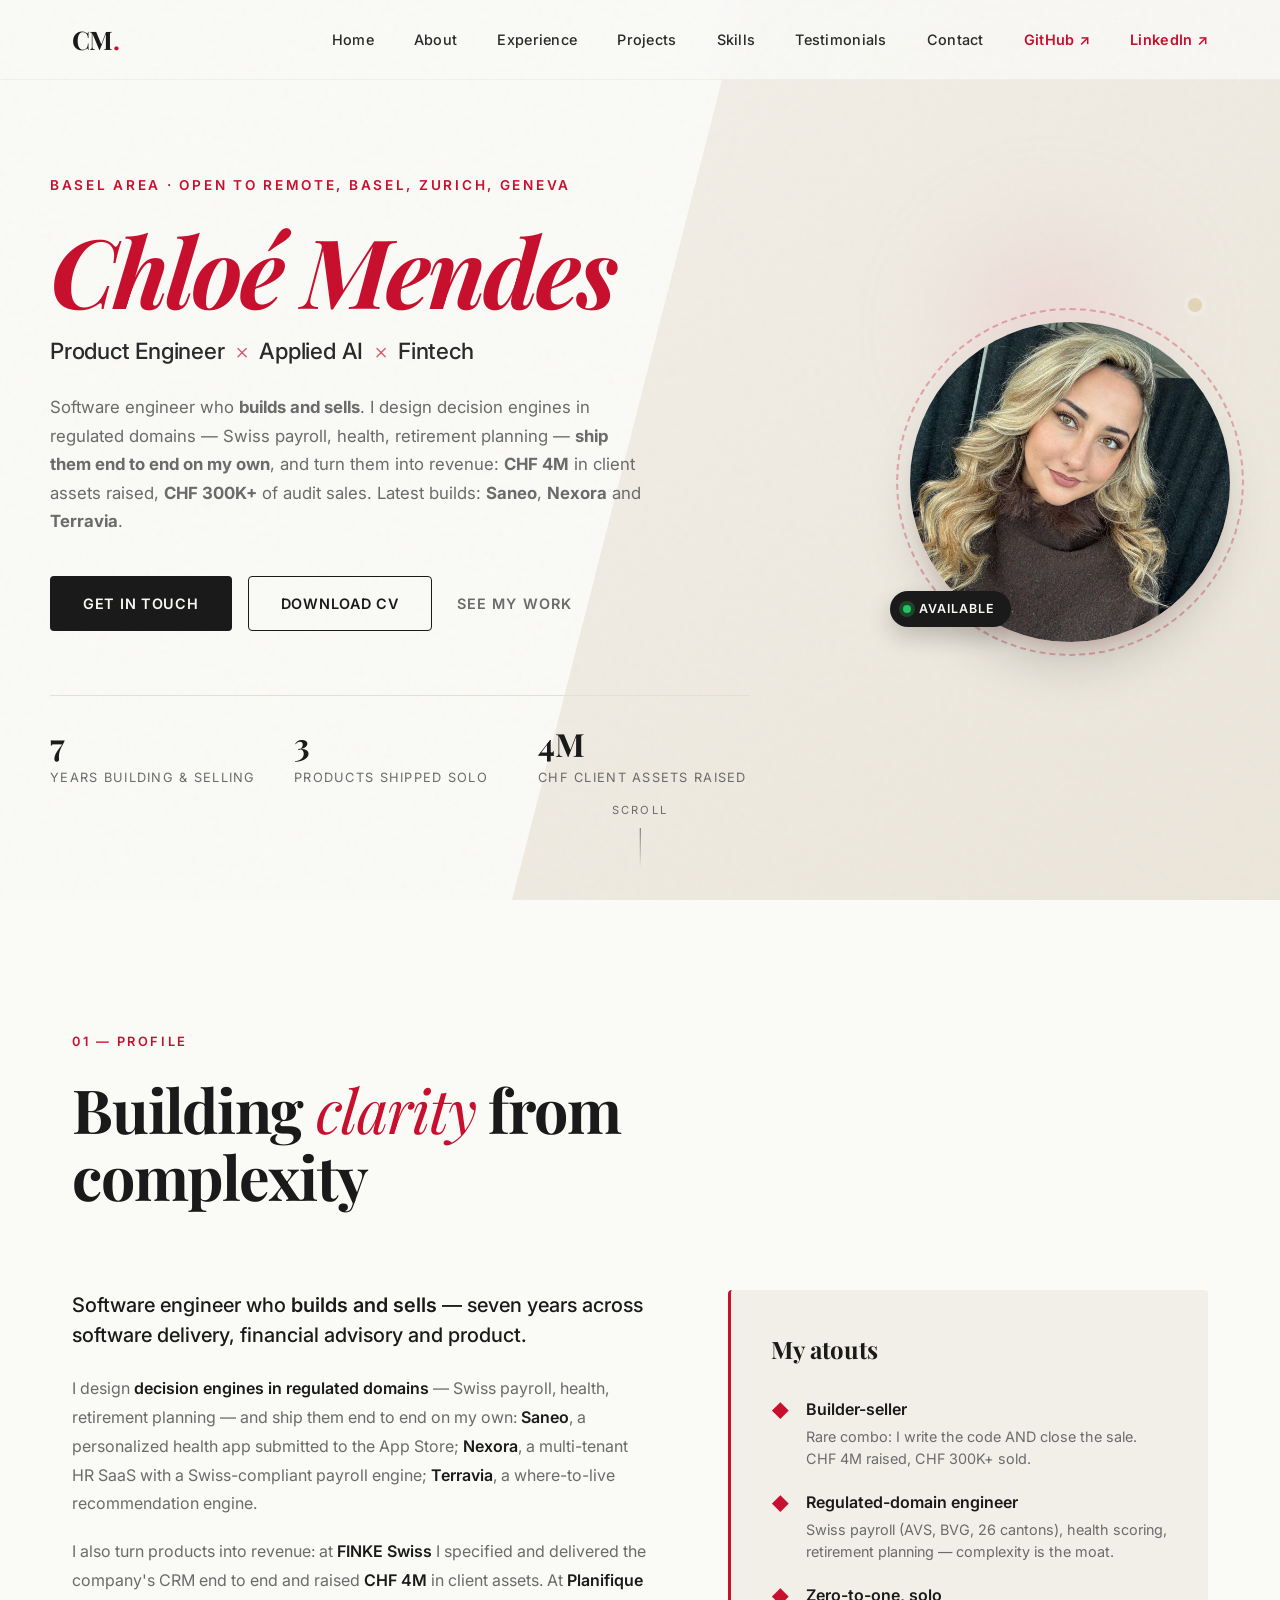
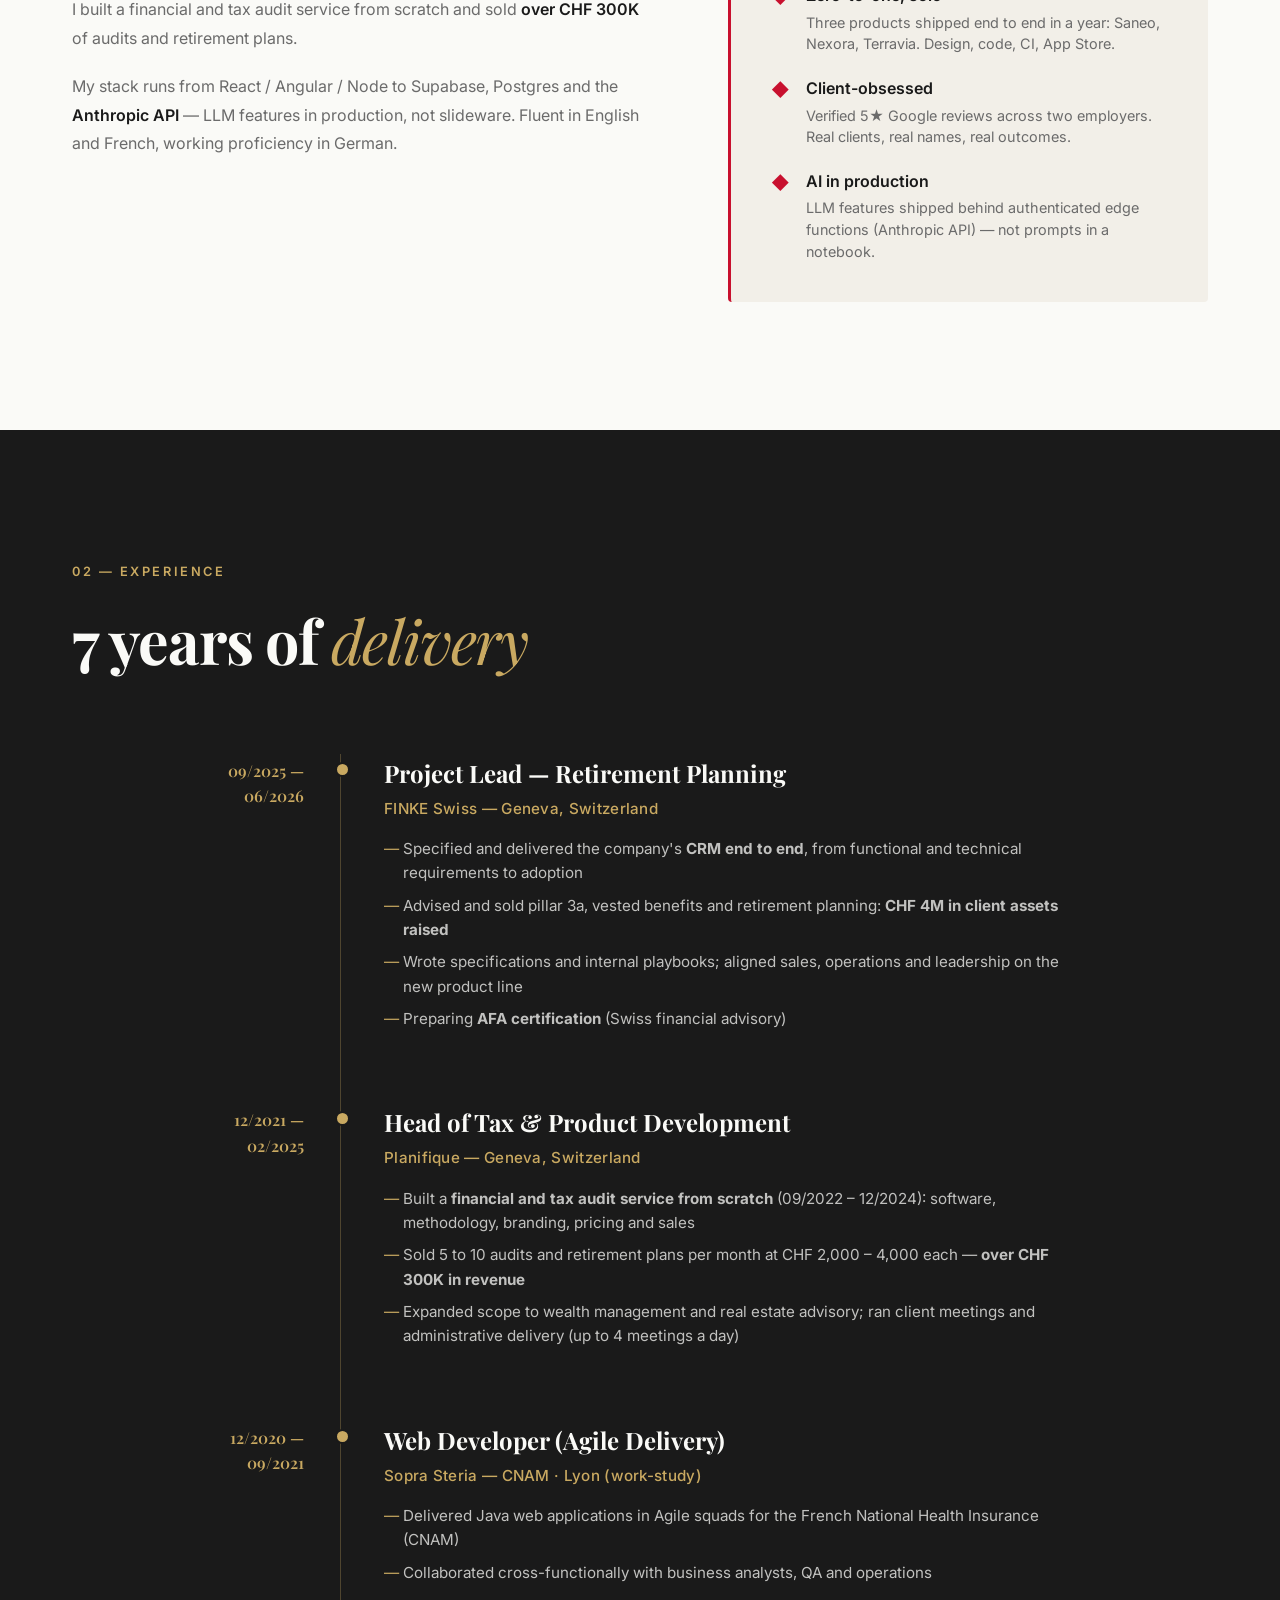
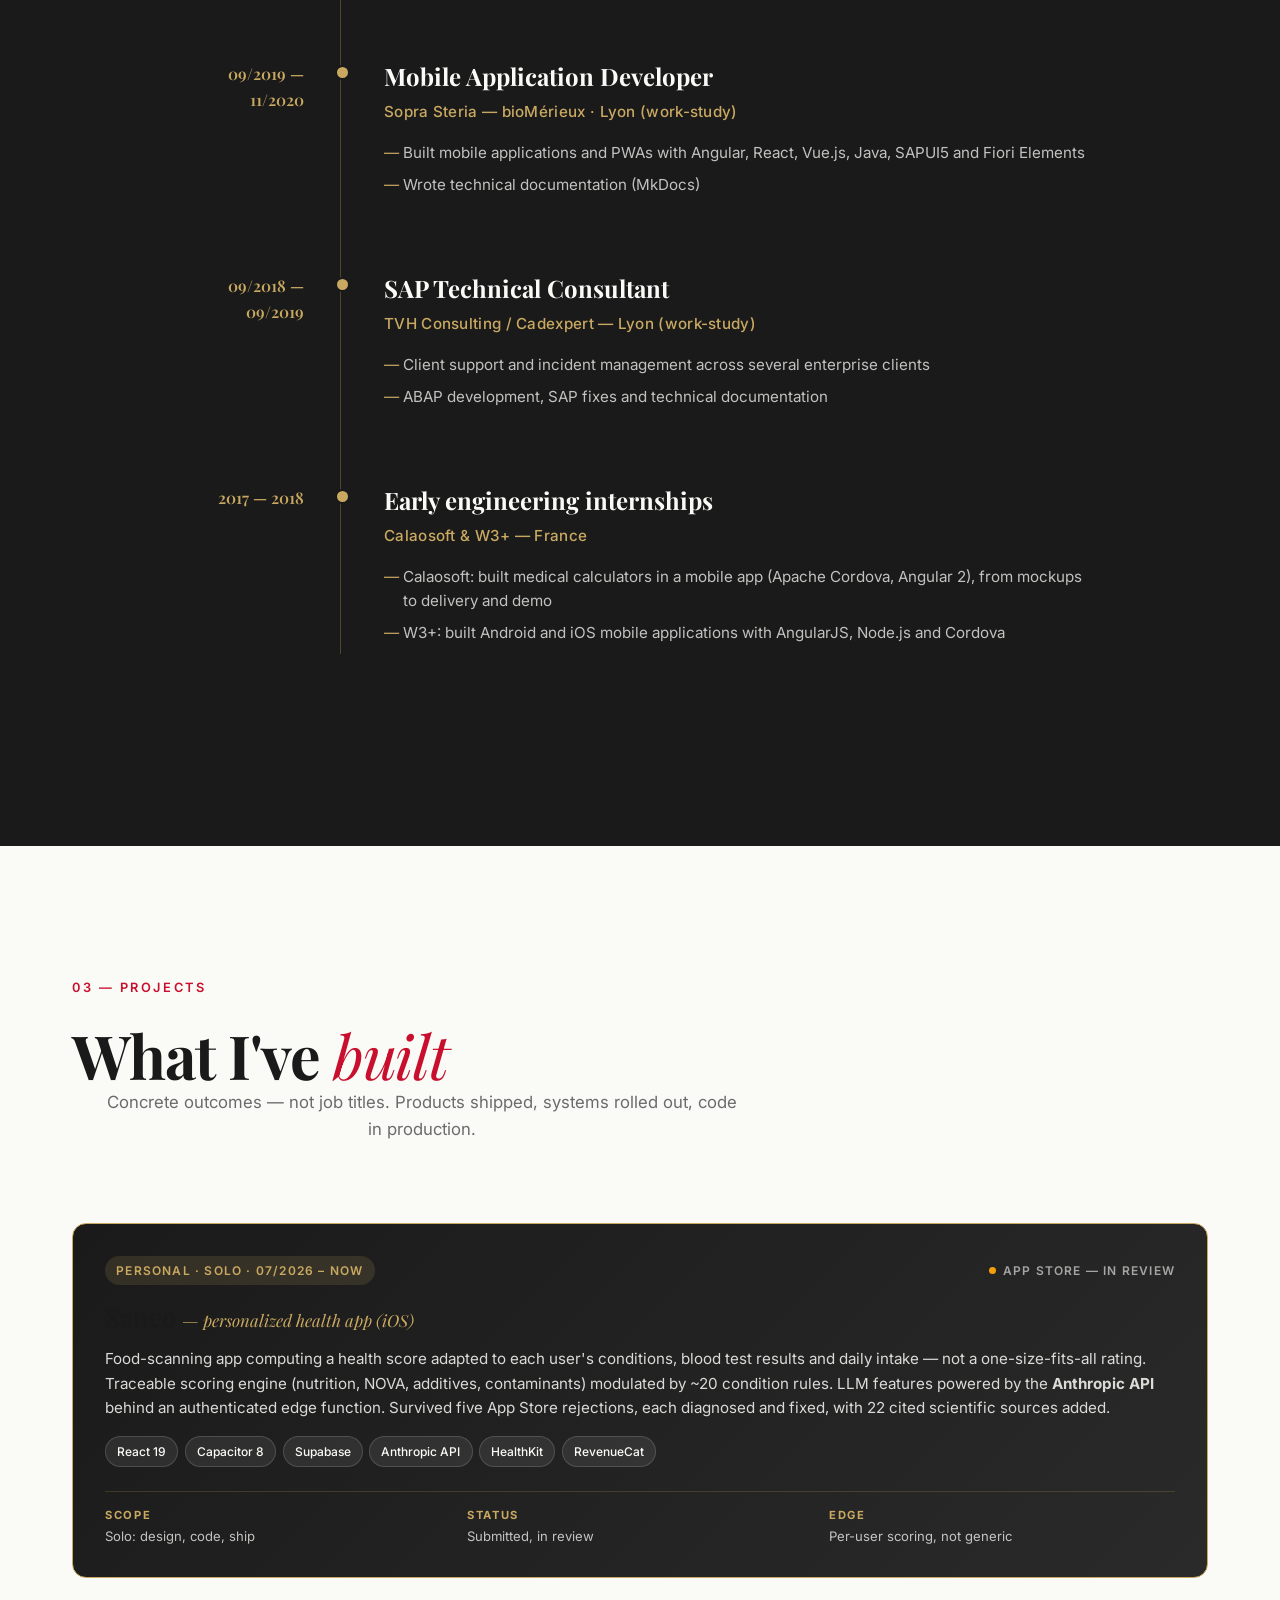
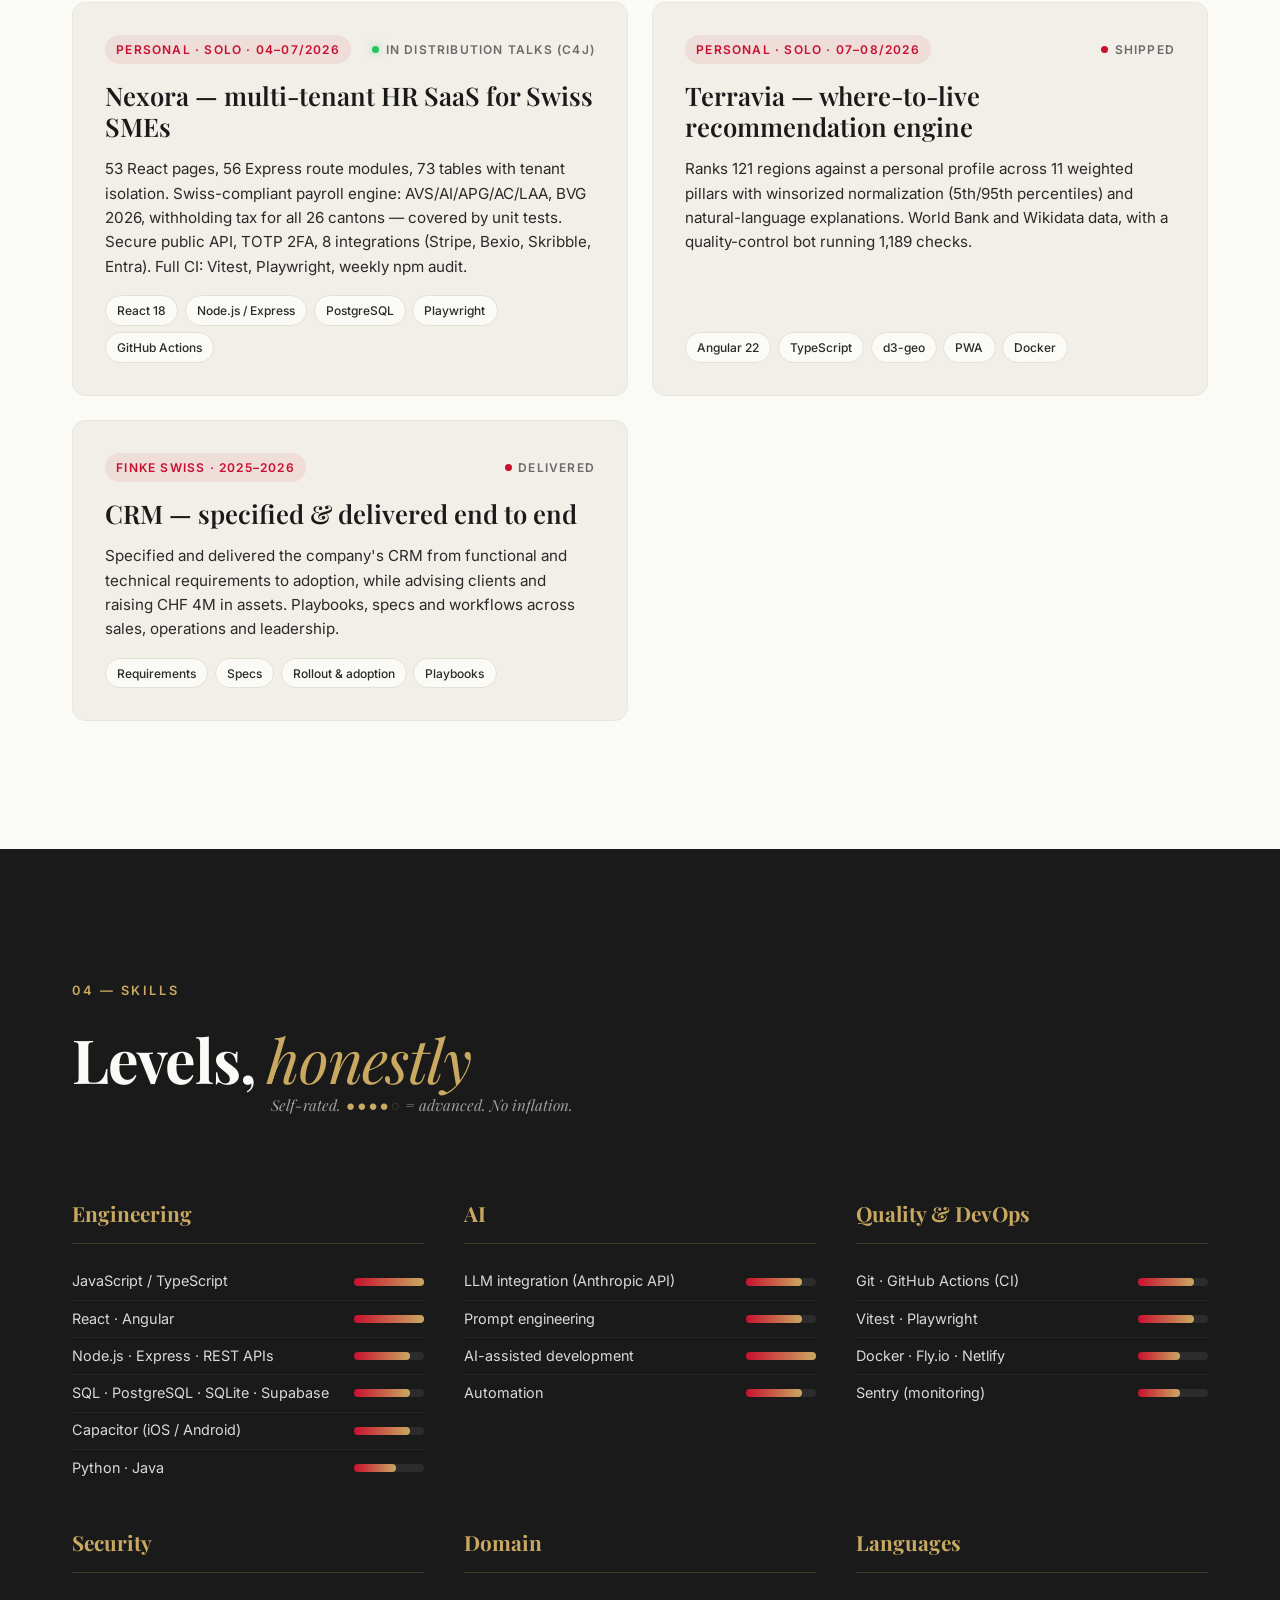
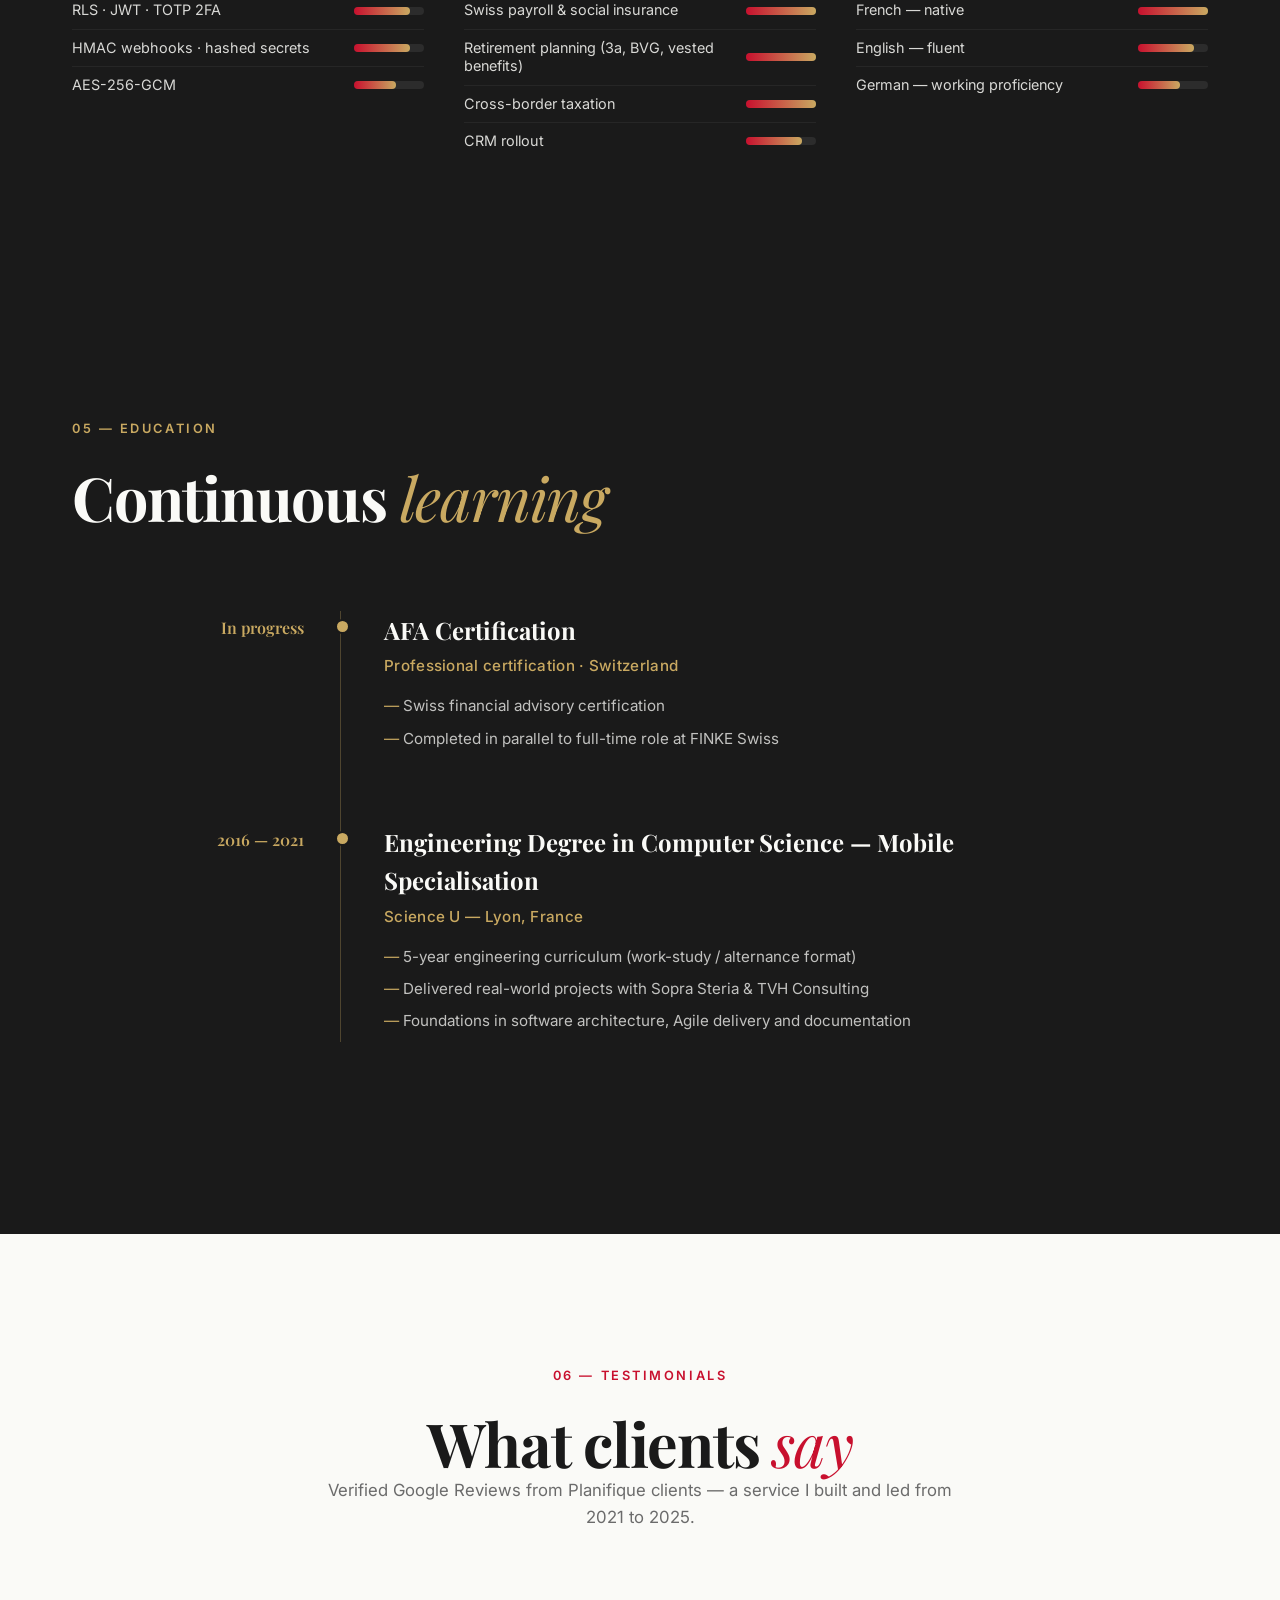
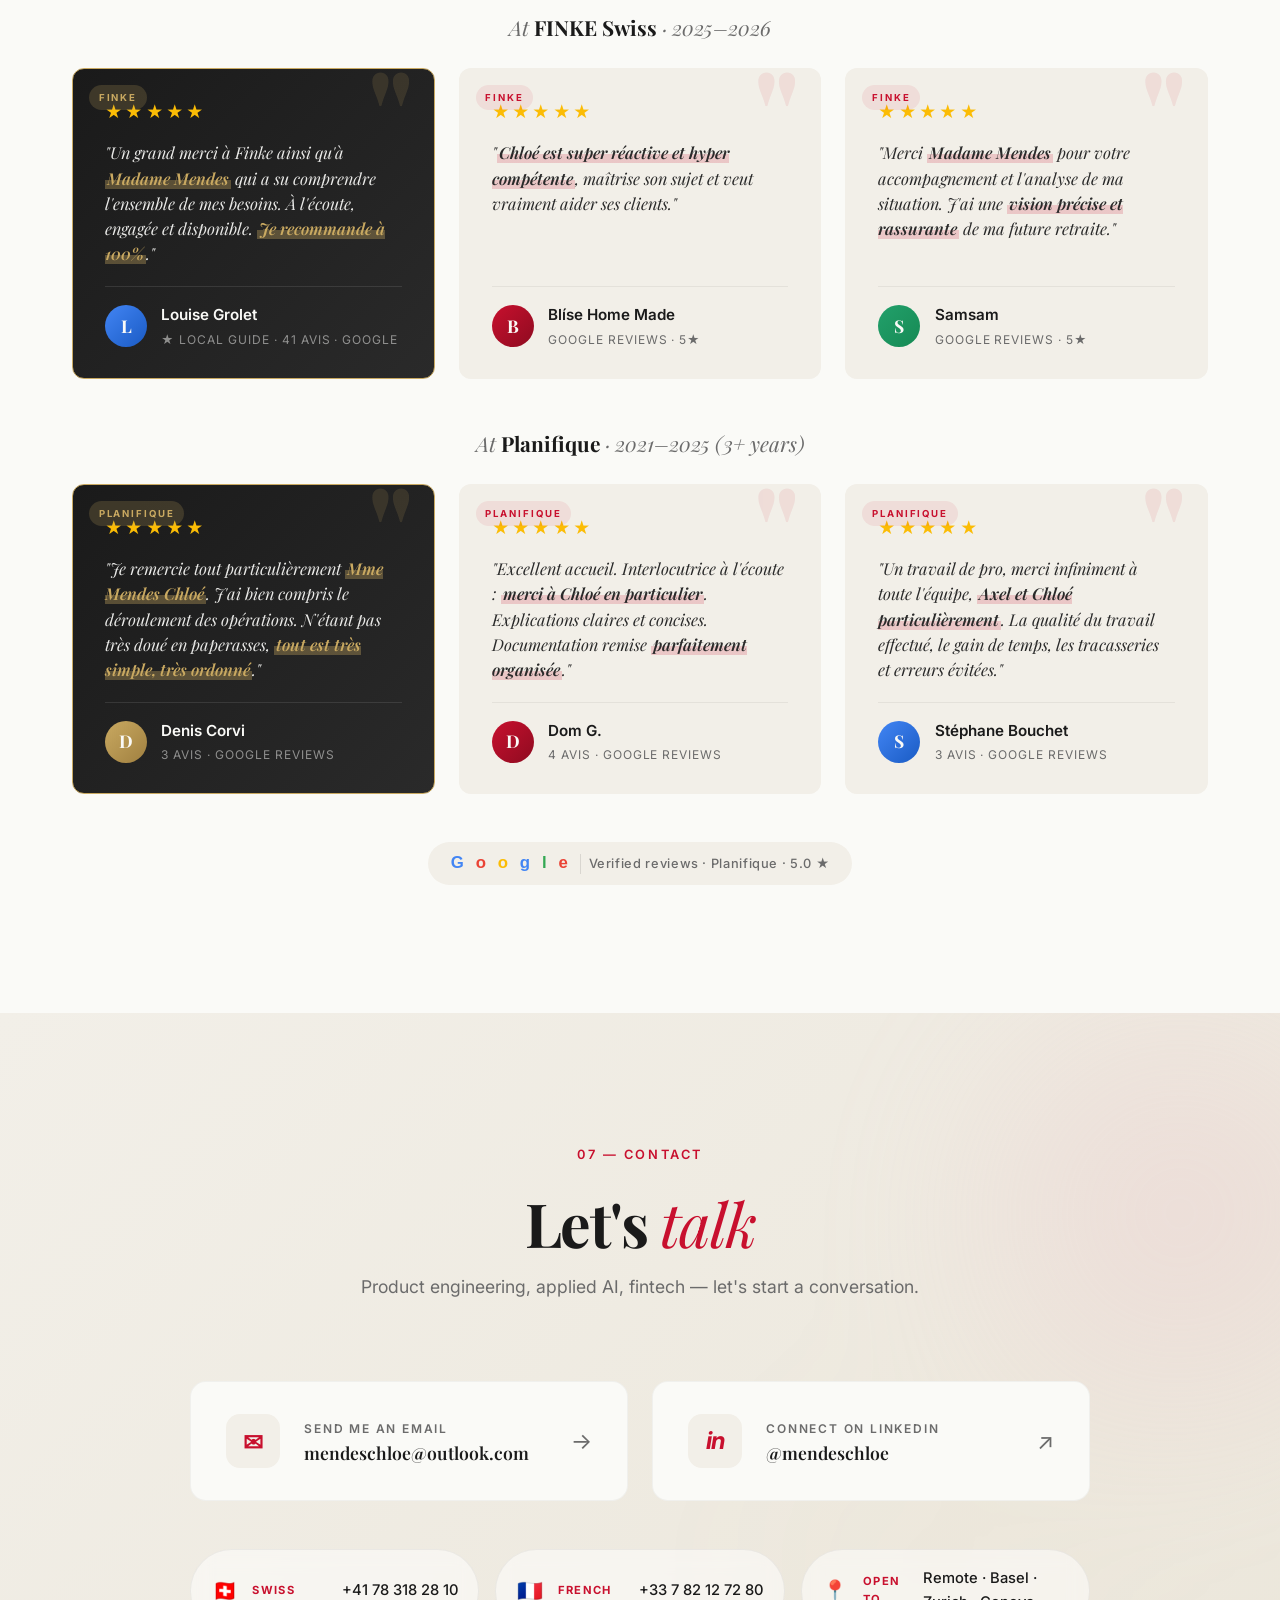
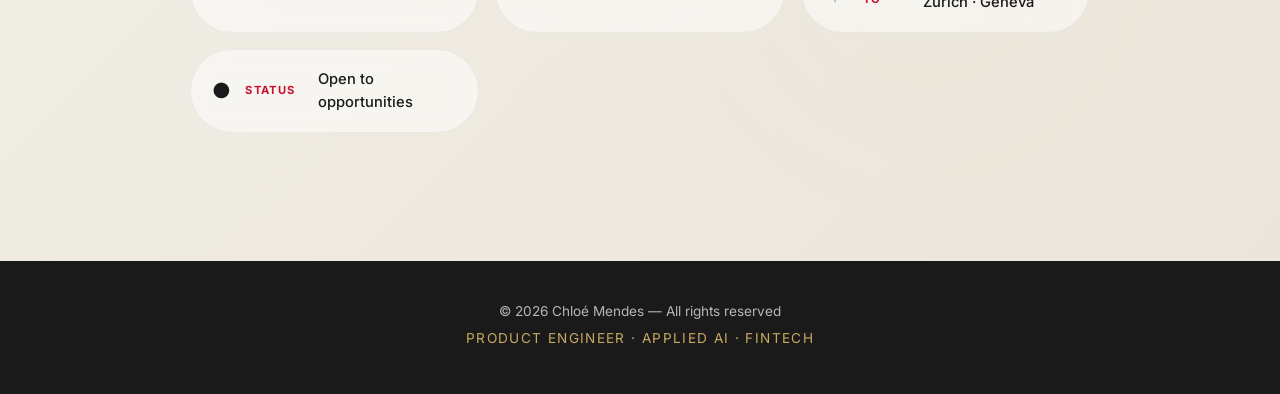
==== commit 180bcb28: "Reposition CV as Product Engineer | Applied AI | Fintech - Replace CV_ATS.pdf with the new ATS versi" ====
--- a/index.html
+++ b/index.html
@@ -3,12 +3,12 @@
 <head>
     <meta charset="UTF-8">
     <meta name="viewport" content="width=device-width, initial-scale=1.0">
-    <meta name="description" content="Chloé Mendes — Product Manager who builds. Fintech, AI & SaaS. I code what I ship. Available in Switzerland — remote, hybrid or on-site.">
-    <meta property="og:title" content="Chloé Mendes — Product Manager × Builder × AI & Fintech">
-    <meta property="og:description" content="Product manager with an engineering background. I build my own products (NEXORA HR, AI experiments) and ship at scale. Open to any domain in Switzerland.">
+    <meta name="description" content="Chloé Mendes — Product Engineer, Applied AI & Fintech. I design decision engines in regulated domains and ship them end to end. Basel area — open to remote, Basel, Zurich, Geneva.">
+    <meta property="og:title" content="Chloé Mendes — Product Engineer × Applied AI × Fintech">
+    <meta property="og:description" content="Software engineer who builds and sells. Saneo (iOS health app), Nexora (Swiss HR SaaS), Terravia — shipped solo, end to end. CHF 4M raised, CHF 300K+ sold.">
     <meta property="og:type" content="profile">
     <meta name="twitter:card" content="summary_large_image">
-    <title>Chloé Mendes — Product Manager × Builder × AI & Fintech</title>
+    <title>Chloé Mendes — Product Engineer × Applied AI × Fintech</title>
     <link rel="preconnect" href="https://fonts.googleapis.com">
     <link rel="preconnect" href="https://fonts.gstatic.com" crossorigin>
     <link href="https://fonts.googleapis.com/css2?family=Inter:wght@300;400;500;600;700;800&family=Playfair+Display:wght@400;600;700&display=swap" rel="stylesheet">
@@ -26,6 +26,7 @@
                 <li><a href="#skills">Skills</a></li>
                 <li><a href="#testimonials">Testimonials</a></li>
                 <li><a href="#contact">Contact</a></li>
+                <li><a href="https://github.com/chlaze" target="_blank" rel="noopener" class="nav-linkedin">GitHub ↗</a></li>
                 <li><a href="https://www.linkedin.com/in/mendeschloe" target="_blank" rel="noopener" class="nav-linkedin">LinkedIn ↗</a></li>
             </ul>
             <button class="nav-toggle" aria-label="Menu">
@@ -38,14 +39,15 @@
         <div class="hero-bg"></div>
         <div class="hero-layout">
         <div class="hero-content">
-            <p class="hero-eyebrow">Available — Switzerland · Open to remote, hybrid or on-site</p>
+            <p class="hero-eyebrow">Basel area · Open to remote, Basel, Zurich, Geneva</p>
             <h1 class="hero-title">Chloé <span>Mendes</span></h1>
-            <h2 class="hero-subtitle">Product Manager <span class="sep">×</span> Builder <span class="sep">×</span> AI &amp; Fintech</h2>
+            <h2 class="hero-subtitle">Product Engineer <span class="sep">×</span> Applied AI <span class="sep">×</span> Fintech</h2>
             <p class="hero-description">
-                I don't just manage products — <strong>I build them</strong>. Engineer by training,
-                product leader by trade, currently building <strong>NEXORA</strong> (a home-grown HR software)
-                on top of my day job. I ship fast, learn faster, and <strong>speak both business and code</strong>.
-                Open to any domain where tech and product intersect.
+                Software engineer who <strong>builds and sells</strong>. I design decision engines in
+                regulated domains — Swiss payroll, health, retirement planning — <strong>ship them end to end
+                on my own</strong>, and turn them into revenue: <strong>CHF 4M</strong> in client assets raised,
+                <strong>CHF 300K+</strong> of audit sales. Latest builds: <strong>Saneo</strong>,
+                <strong>Nexora</strong> and <strong>Terravia</strong>.
             </p>
             <div class="hero-actions">
                 <a href="#contact" class="btn btn-primary">Get in touch</a>
@@ -54,16 +56,16 @@
             </div>
             <div class="hero-stats">
                 <div class="stat">
-                    <span class="stat-number">7+</span>
-                    <span class="stat-label">Years building &amp; shipping</span>
+                    <span class="stat-number">7</span>
+                    <span class="stat-label">Years building &amp; selling</span>
                 </div>
                 <div class="stat">
-                    <span class="stat-number">1</span>
-                    <span class="stat-label">Personal product in prod</span>
+                    <span class="stat-number">3</span>
+                    <span class="stat-label">Products shipped solo</span>
                 </div>
                 <div class="stat">
-                    <span class="stat-number">AI</span>
-                    <span class="stat-label">Specialisation ongoing</span>
+                    <span class="stat-number">4M</span>
+                    <span class="stat-label">CHF client assets raised</span>
                 </div>
             </div>
         </div>
@@ -95,25 +97,26 @@
             <div class="about-grid">
                 <div class="about-text">
                     <p class="lead">
-                        Product manager with a <strong>full-stack engineering past</strong> — I ship
-                        financial products by day and build <strong>NEXORA</strong>, my own HR SaaS, by night.
+                        Software engineer who <strong>builds and sells</strong> — seven years across
+                        software delivery, financial advisory and product.
                     </p>
                     <p>
-                        At <strong>FINKE Swiss</strong> I lead a new retirement planning product line, own the
-                        <strong>CRM rollout</strong>, and write specifications &amp; playbooks. Before that,
-                        I spent 3+ years at <strong>Planifique</strong> building a financial service from zero
-                        to market — scoping, pricing, go-to-market, client delivery.
+                        I design <strong>decision engines in regulated domains</strong> — Swiss payroll,
+                        health, retirement planning — and ship them end to end on my own:
+                        <strong>Saneo</strong>, a personalized health app submitted to the App Store;
+                        <strong>Nexora</strong>, a multi-tenant HR SaaS with a Swiss-compliant payroll engine;
+                        <strong>Terravia</strong>, a where-to-live recommendation engine.
                     </p>
                     <p>
-                        In parallel, I <strong>actively specialise in AI</strong> — integrating LLMs, building
-                        AI-assisted tools and automations, and exploring where AI and product meet.
-                        My stack goes from Angular / React / Node to Java and SQL — and I'm currently
-                        shipping <strong>NEXORA</strong>, a production-grade HR platform I built end-to-end
-                        (employee management, KPIs, rentability, role-based permissions).
+                        I also turn products into revenue: at <strong>FINKE Swiss</strong> I specified and
+                        delivered the company's CRM end to end and raised <strong>CHF 4M</strong> in client
+                        assets. At <strong>Planifique</strong> I built a financial and tax audit service from
+                        scratch and sold <strong>over CHF 300K</strong> of audits and retirement plans.
                     </p>
                     <p>
-                        I love learning. I <strong>care less about the domain</strong> and more about the
-                        combination: ambitious product, real users, a team where tech and business talk to each other.</p>
+                        My stack runs from React / Angular / Node to Supabase, Postgres and the
+                        <strong>Anthropic API</strong> — LLM features in production, not slideware.
+                        Fluent in English and French, working proficiency in German.</p>
                 </div>
                 <div class="about-card">
                     <h3>My atouts</h3>
@@ -121,22 +124,22 @@
                         <li>
                             <span class="list-icon">◆</span>
                             <div>
-                                <strong>Builder-manager</strong>
-                                <p>Rare combo: I ship products AND write the code. I don't outsource understanding.</p>
+                                <strong>Builder-seller</strong>
+                                <p>Rare combo: I write the code AND close the sale. CHF 4M raised, CHF 300K+ sold.</p>
                             </div>
                         </li>
                         <li>
                             <span class="list-icon">◆</span>
                             <div>
-                                <strong>Fast learner</strong>
-                                <p>AFA, AI, new stacks — I compound skills instead of staying in one lane.</p>
+                                <strong>Regulated-domain engineer</strong>
+                                <p>Swiss payroll (AVS, BVG, 26 cantons), health scoring, retirement planning — complexity is the moat.</p>
                             </div>
                         </li>
                         <li>
                             <span class="list-icon">◆</span>
                             <div>
-                                <strong>Zero-to-one mindset</strong>
-                                <p>Launched a financial product from scratch. Now launching another. Currently shipping NEXORA solo.</p>
+                                <strong>Zero-to-one, solo</strong>
+                                <p>Three products shipped end to end in a year: Saneo, Nexora, Terravia. Design, code, CI, App Store.</p>
                             </div>
                         </li>
                         <li>
@@ -149,8 +152,8 @@
                         <li>
                             <span class="list-icon">◆</span>
                             <div>
-                                <strong>Domain-flexible</strong>
-                                <p>Fintech today, but ready for SaaS, AI, healthtech, climate — wherever the product is ambitious.</p>
+                                <strong>AI in production</strong>
+                                <p>LLM features shipped behind authenticated edge functions (Anthropic API) — not prompts in a notebook.</p>
                             </div>
                         </li>
                     </ul>
@@ -167,17 +170,15 @@
             </div>
             <div class="timeline">
                 <article class="timeline-item">
-                    <div class="timeline-date">09/2025 — Present</div>
-                    <div class="timeline-content">
-                        <h3>Project Lead — Retirement Planning Division</h3>
-                        <p class="timeline-company">FINKE Swiss · Calaotrade — Switzerland</p>
-                        <ul>
-                            <li>Drive end-to-end rollout of a new financial product line (3rd pillar, vested benefits, retirement planning)</li>
-                            <li>Own the <strong>CRM implementation</strong>: requirements, vendor selection, specs, adoption</li>
-                            <li>Write cahiers des charges (technical &amp; functional specifications) and internal playbooks</li>
-                            <li>Identify workflow bottlenecks and design scalable process improvements</li>
-                            <li>Coordinate cross-functional alignment between sales, operations and leadership</li>
-                            <li>Currently preparing <strong>AFA certification</strong></li>
+                    <div class="timeline-date">09/2025 — 06/2026</div>
+                    <div class="timeline-content">
+                        <h3>Project Lead — Retirement Planning</h3>
+                        <p class="timeline-company">FINKE Swiss — Geneva, Switzerland</p>
+                        <ul>
+                            <li>Specified and delivered the company's <strong>CRM end to end</strong>, from functional and technical requirements to adoption</li>
+                            <li>Advised and sold pillar 3a, vested benefits and retirement planning: <strong>CHF 4M in client assets raised</strong></li>
+                            <li>Wrote specifications and internal playbooks; aligned sales, operations and leadership on the new product line</li>
+                            <li>Preparing <strong>AFA certification</strong> (Swiss financial advisory)</li>
                         </ul>
                     </div>
                 </article>
@@ -188,11 +189,9 @@
                         <h3>Head of Tax &amp; Product Development</h3>
                         <p class="timeline-company">Planifique — Geneva, Switzerland</p>
                         <ul>
-                            <li>Launched a <strong>new financial product from zero to market</strong>: scoping, design, pricing, go-to-market</li>
-                            <li>Built the full delivery lifecycle: audits, retirement planning, mortgage and marriage/PACS tax optimisation</li>
-                            <li>Managed KPIs across commercial pipeline and service production</li>
-                            <li>Produced executive-level reports and insights to support strategic decision-making</li>
-                            <li>Drove cantonal tax analysis to optimise client outcomes (fintech-adjacent complexity)</li>
+                            <li>Built a <strong>financial and tax audit service from scratch</strong> (09/2022 – 12/2024): software, methodology, branding, pricing and sales</li>
+                            <li>Sold 5 to 10 audits and retirement plans per month at CHF 2,000 – 4,000 each — <strong>over CHF 300K in revenue</strong></li>
+                            <li>Expanded scope to wealth management and real estate advisory; ran client meetings and administrative delivery (up to 4 meetings a day)</li>
                         </ul>
                     </div>
                 </article>
@@ -201,9 +200,9 @@
                     <div class="timeline-date">12/2020 — 09/2021</div>
                     <div class="timeline-content">
                         <h3>Web Developer (Agile Delivery)</h3>
-                        <p class="timeline-company">Sopra Steria — CNAM · Lyon</p>
-                        <ul>
-                            <li>Delivered Java web applications in Agile squads for a major French client</li>
+                        <p class="timeline-company">Sopra Steria — CNAM · Lyon (work-study)</p>
+                        <ul>
+                            <li>Delivered Java web applications in Agile squads for the French National Health Insurance (CNAM)</li>
                             <li>Collaborated cross-functionally with business analysts, QA and operations</li>
                         </ul>
                     </div>
@@ -213,10 +212,10 @@
                     <div class="timeline-date">09/2019 — 11/2020</div>
                     <div class="timeline-content">
                         <h3>Mobile Application Developer</h3>
-                        <p class="timeline-company">Sopra Steria — bioMérieux · Lyon</p>
-                        <ul>
-                            <li>Built mobile applications in Angular, Java, SAPUI5, Fiori Elements</li>
-                            <li>Produced structured technical documentation (Markdown / MKDOC) — a governance foundation I still apply to product work</li>
+                        <p class="timeline-company">Sopra Steria — bioMérieux · Lyon (work-study)</p>
+                        <ul>
+                            <li>Built mobile applications and PWAs with Angular, React, Vue.js, Java, SAPUI5 and Fiori Elements</li>
+                            <li>Wrote technical documentation (MkDocs)</li>
                         </ul>
                     </div>
                 </article>
@@ -225,11 +224,10 @@
                     <div class="timeline-date">09/2018 — 09/2019</div>
                     <div class="timeline-content">
                         <h3>SAP Technical Consultant</h3>
-                        <p class="timeline-company">TVH Consulting — Lyon</p>
-                        <ul>
-                            <li>Managed incident triage and resolution across multiple enterprise clients</li>
-                            <li>ABAP development, bug fixing, and technical documentation</li>
-                            <li>Built strong attention to detail and multi-stakeholder coordination skills</li>
+                        <p class="timeline-company">TVH Consulting / Cadexpert — Lyon (work-study)</p>
+                        <ul>
+                            <li>Client support and incident management across several enterprise clients</li>
+                            <li>ABAP development, SAP fixes and technical documentation</li>
                         </ul>
                     </div>
                 </article>
@@ -237,10 +235,11 @@
                 <article class="timeline-item">
                     <div class="timeline-date">2017 — 2018</div>
                     <div class="timeline-content">
-                        <h3>Early engineering roles</h3>
-                        <p class="timeline-company">Calaosoft &amp; W3plus — France</p>
-                        <ul>
-                            <li>Full-stack web development, mobile testing &amp; QA, feature validation</li>
+                        <h3>Early engineering internships</h3>
+                        <p class="timeline-company">Calaosoft &amp; W3+ — France</p>
+                        <ul>
+                            <li>Calaosoft: built medical calculators in a mobile app (Apache Cordova, Angular 2), from mockups to delivery and demo</li>
+                            <li>W3+: built Android and iOS mobile applications with AngularJS, Node.js and Cordova</li>
                         </ul>
                     </div>
                 </article>
@@ -259,84 +258,90 @@
             <div class="projects-grid">
                 <article class="project-card project-featured">
                     <div class="project-meta">
-                        <span class="project-tag">Personal · Solo build</span>
-                        <span class="project-status"><span class="status-dot status-live"></span>In production</span>
-                    </div>
-                    <h3>NEXORA <span class="project-subtitle">— HR software for modern teams</span></h3>
+                        <span class="project-tag">Personal · Solo · 07/2026 – now</span>
+                        <span class="project-status"><span class="status-dot status-progress"></span>App Store — in review</span>
+                    </div>
+                    <h3>Saneo <span class="project-subtitle">— personalized health app (iOS)</span></h3>
                     <p class="project-description">
-                        A full HR platform I designed, coded, and deployed myself. Handles employee management,
-                        role-based permissions (admin / manager / employee), salary &amp; rentability tracking,
-                        KPI dashboards, Swiss labour compliance (cotisations, congés), and multi-entity support.
+                        Food-scanning app computing a health score adapted to each user's conditions, blood
+                        test results and daily intake — not a one-size-fits-all rating. Traceable scoring
+                        engine (nutrition, NOVA, additives, contaminants) modulated by ~20 condition rules.
+                        LLM features powered by the <strong>Anthropic API</strong> behind an authenticated edge
+                        function. Survived five App Store rejections, each diagnosed and fixed, with
+                        22 cited scientific sources added.
                     </p>
                     <div class="project-stack">
-                        <span>React</span>
-                        <span>Node.js</span>
-                        <span>SQLite</span>
-                        <span>Full-stack</span>
-                        <span>RBAC</span>
-                        <span>Dashboards</span>
+                        <span>React 19</span>
+                        <span>Capacitor 8</span>
+                        <span>Supabase</span>
+                        <span>Anthropic API</span>
+                        <span>HealthKit</span>
+                        <span>RevenueCat</span>
                     </div>
                     <div class="project-highlights">
                         <div><strong>Scope</strong>Solo: design, code, ship</div>
-                        <div><strong>Status</strong>Production, actively evolving</div>
-                        <div><strong>Why</strong>Dogfooding what I manage</div>
+                        <div><strong>Status</strong>Submitted, in review</div>
+                        <div><strong>Edge</strong>Per-user scoring, not generic</div>
                     </div>
                 </article>
 
                 <article class="project-card">
                     <div class="project-meta">
-                        <span class="project-tag">FINKE Swiss · 2025-now</span>
-                        <span class="project-status"><span class="status-dot status-progress"></span>In progress</span>
-                    </div>
-                    <h3>CRM rollout — Retirement Planning Division</h3>
+                        <span class="project-tag">Personal · Solo · 04–07/2026</span>
+                        <span class="project-status"><span class="status-dot status-live"></span>In distribution talks (C4J)</span>
+                    </div>
+                    <h3>Nexora — multi-tenant HR SaaS for Swiss SMEs</h3>
                     <p class="project-description">
-                        Owning the end-to-end CRM implementation: requirements, vendor selection,
-                        specifications, adoption. Writing internal playbooks and cahiers des charges,
-                        redesigning workflows across sales &amp; operations.
+                        53 React pages, 56 Express route modules, 73 tables with tenant isolation.
+                        Swiss-compliant payroll engine: AVS/AI/APG/AC/LAA, BVG 2026, withholding tax for
+                        all 26 cantons — covered by unit tests. Secure public API, TOTP 2FA, 8 integrations
+                        (Stripe, Bexio, Skribble, Entra). Full CI: Vitest, Playwright, weekly npm audit.
                     </p>
                     <div class="project-stack">
-                        <span>Salesforce</span>
-                        <span>Chili Piper</span>
-                        <span>Poseidon</span>
-                        <span>Process design</span>
+                        <span>React 18</span>
+                        <span>Node.js / Express</span>
+                        <span>PostgreSQL</span>
+                        <span>Playwright</span>
+                        <span>GitHub Actions</span>
                     </div>
                 </article>
 
                 <article class="project-card">
                     <div class="project-meta">
-                        <span class="project-tag">Planifique · 2021-2025</span>
-                        <span class="project-status"><span class="status-dot status-done"></span>Delivered</span>
-                    </div>
-                    <h3>Financial product — zero to market</h3>
+                        <span class="project-tag">Personal · Solo · 07–08/2026</span>
+                        <span class="project-status"><span class="status-dot status-done"></span>Shipped</span>
+                    </div>
+                    <h3>Terravia — where-to-live recommendation engine</h3>
                     <p class="project-description">
-                        Launched a new financial service end-to-end: scoping, pricing, go-to-market,
-                        client delivery. 3+ years running the full lifecycle — audits, retirement, mortgage,
-                        cross-border fiscality.
+                        Ranks 121 regions against a personal profile across 11 weighted pillars with
+                        winsorized normalization (5th/95th percentiles) and natural-language explanations.
+                        World Bank and Wikidata data, with a quality-control bot running 1,189 checks.
                     </p>
                     <div class="project-stack">
-                        <span>Product launch</span>
-                        <span>Pricing</span>
-                        <span>GTM</span>
-                        <span>Tax strategy</span>
+                        <span>Angular 22</span>
+                        <span>TypeScript</span>
+                        <span>d3-geo</span>
+                        <span>PWA</span>
+                        <span>Docker</span>
                     </div>
                 </article>
 
                 <article class="project-card">
                     <div class="project-meta">
-                        <span class="project-tag">AI · Ongoing</span>
-                        <span class="project-status"><span class="status-dot status-learn"></span>Learning &amp; shipping</span>
-                    </div>
-                    <h3>AI specialisation — LLMs &amp; automation</h3>
+                        <span class="project-tag">FINKE Swiss · 2025–2026</span>
+                        <span class="project-status"><span class="status-dot status-done"></span>Delivered</span>
+                    </div>
+                    <h3>CRM — specified &amp; delivered end to end</h3>
                     <p class="project-description">
-                        Active specialisation in AI: integrating LLMs into internal tools, prompt
-                        engineering, automation pipelines. Using AI as a co-builder on NEXORA and
-                        client-facing workflows.
+                        Specified and delivered the company's CRM from functional and technical
+                        requirements to adoption, while advising clients and raising CHF 4M in assets.
+                        Playbooks, specs and workflows across sales, operations and leadership.
                     </p>
                     <div class="project-stack">
-                        <span>LLM APIs</span>
-                        <span>Prompt engineering</span>
-                        <span>AI-assisted dev</span>
-                        <span>Automation</span>
+                        <span>Requirements</span>
+                        <span>Specs</span>
+                        <span>Rollout &amp; adoption</span>
+                        <span>Playbooks</span>
                     </div>
                 </article>
             </div>
@@ -353,53 +358,51 @@
 
             <div class="skills-matrix">
                 <div class="skill-group-new">
-                    <h3>Product &amp; Leadership</h3>
-                    <div class="skill-row"><span class="skill-name">Project / Product Management</span><span class="skill-level" data-level="5"></span></div>
-                    <div class="skill-row"><span class="skill-name">Stakeholder &amp; cross-team coordination</span><span class="skill-level" data-level="5"></span></div>
-                    <div class="skill-row"><span class="skill-name">Specs &amp; cahiers des charges</span><span class="skill-level" data-level="5"></span></div>
-                    <div class="skill-row"><span class="skill-name">Roadmapping &amp; prioritisation</span><span class="skill-level" data-level="4"></span></div>
-                    <div class="skill-row"><span class="skill-name">Team leadership</span><span class="skill-level" data-level="4"></span></div>
-                    <div class="skill-row"><span class="skill-name">Agile / Lean / SDLC</span><span class="skill-level" data-level="4"></span></div>
+                    <h3>Engineering</h3>
+                    <div class="skill-row"><span class="skill-name">JavaScript / TypeScript</span><span class="skill-level" data-level="5"></span></div>
+                    <div class="skill-row"><span class="skill-name">React · Angular</span><span class="skill-level" data-level="5"></span></div>
+                    <div class="skill-row"><span class="skill-name">Node.js · Express · REST APIs</span><span class="skill-level" data-level="4"></span></div>
+                    <div class="skill-row"><span class="skill-name">SQL · PostgreSQL · SQLite · Supabase</span><span class="skill-level" data-level="4"></span></div>
+                    <div class="skill-row"><span class="skill-name">Capacitor (iOS / Android)</span><span class="skill-level" data-level="4"></span></div>
+                    <div class="skill-row"><span class="skill-name">Python · Java</span><span class="skill-level" data-level="3"></span></div>
                 </div>
 
                 <div class="skill-group-new">
-                    <h3>Build &amp; Engineering</h3>
-                    <div class="skill-row"><span class="skill-name">Frontend (React, Angular, JS, HTML/CSS)</span><span class="skill-level" data-level="4"></span></div>
-                    <div class="skill-row"><span class="skill-name">Backend (Node.js, Java)</span><span class="skill-level" data-level="3"></span></div>
-                    <div class="skill-row"><span class="skill-name">Databases (SQLite, SQL)</span><span class="skill-level" data-level="3"></span></div>
-                    <div class="skill-row"><span class="skill-name">Full-stack product building</span><span class="skill-level" data-level="4"></span></div>
-                    <div class="skill-row"><span class="skill-name">Git, deployment, ops basics</span><span class="skill-level" data-level="3"></span></div>
+                    <h3>AI</h3>
+                    <div class="skill-row"><span class="skill-name">LLM integration (Anthropic API)</span><span class="skill-level" data-level="4"></span></div>
+                    <div class="skill-row"><span class="skill-name">Prompt engineering</span><span class="skill-level" data-level="4"></span></div>
+                    <div class="skill-row"><span class="skill-name">AI-assisted development</span><span class="skill-level" data-level="5"></span></div>
+                    <div class="skill-row"><span class="skill-name">Automation</span><span class="skill-level" data-level="4"></span></div>
                 </div>
 
                 <div class="skill-group-new">
-                    <h3>AI &amp; Emerging Tech</h3>
-                    <div class="skill-row"><span class="skill-name">LLM integrations (APIs, assistants)</span><span class="skill-level" data-level="3"></span></div>
-                    <div class="skill-row"><span class="skill-name">Prompt engineering</span><span class="skill-level" data-level="3"></span></div>
-                    <div class="skill-row"><span class="skill-name">AI-assisted development</span><span class="skill-level" data-level="4"></span></div>
-                    <div class="skill-row"><span class="skill-name">Automation &amp; low-code</span><span class="skill-level" data-level="3"></span></div>
+                    <h3>Quality &amp; DevOps</h3>
+                    <div class="skill-row"><span class="skill-name">Git · GitHub Actions (CI)</span><span class="skill-level" data-level="4"></span></div>
+                    <div class="skill-row"><span class="skill-name">Vitest · Playwright</span><span class="skill-level" data-level="4"></span></div>
+                    <div class="skill-row"><span class="skill-name">Docker · Fly.io · Netlify</span><span class="skill-level" data-level="3"></span></div>
+                    <div class="skill-row"><span class="skill-name">Sentry (monitoring)</span><span class="skill-level" data-level="3"></span></div>
                 </div>
 
                 <div class="skill-group-new">
-                    <h3>Finance &amp; Business</h3>
-                    <div class="skill-row"><span class="skill-name">Swiss &amp; cross-border taxation</span><span class="skill-level" data-level="5"></span></div>
-                    <div class="skill-row"><span class="skill-name">Retirement planning (3rd pillar, LPP)</span><span class="skill-level" data-level="5"></span></div>
-                    <div class="skill-row"><span class="skill-name">Financial product development</span><span class="skill-level" data-level="4"></span></div>
-                    <div class="skill-row"><span class="skill-name">KPI &amp; rentability tracking</span><span class="skill-level" data-level="4"></span></div>
+                    <h3>Security</h3>
+                    <div class="skill-row"><span class="skill-name">RLS · JWT · TOTP 2FA</span><span class="skill-level" data-level="4"></span></div>
+                    <div class="skill-row"><span class="skill-name">HMAC webhooks · hashed secrets</span><span class="skill-level" data-level="4"></span></div>
+                    <div class="skill-row"><span class="skill-name">AES-256-GCM</span><span class="skill-level" data-level="3"></span></div>
                 </div>
 
                 <div class="skill-group-new">
-                    <h3>Tools &amp; Ops</h3>
-                    <div class="skill-row"><span class="skill-name">Jira · Notion · Asana · Confluence</span><span class="skill-level" data-level="4"></span></div>
-                    <div class="skill-row"><span class="skill-name">Salesforce &amp; CRM implementation</span><span class="skill-level" data-level="4"></span></div>
-                    <div class="skill-row"><span class="skill-name">Poseidon · Chili Piper</span><span class="skill-level" data-level="4"></span></div>
-                    <div class="skill-row"><span class="skill-name">Figma · Miro (collab)</span><span class="skill-level" data-level="3"></span></div>
+                    <h3>Domain</h3>
+                    <div class="skill-row"><span class="skill-name">Swiss payroll &amp; social insurance</span><span class="skill-level" data-level="5"></span></div>
+                    <div class="skill-row"><span class="skill-name">Retirement planning (3a, BVG, vested benefits)</span><span class="skill-level" data-level="5"></span></div>
+                    <div class="skill-row"><span class="skill-name">Cross-border taxation</span><span class="skill-level" data-level="5"></span></div>
+                    <div class="skill-row"><span class="skill-name">CRM rollout</span><span class="skill-level" data-level="4"></span></div>
                 </div>
 
                 <div class="skill-group-new">
                     <h3>Languages</h3>
-                    <div class="skill-row"><span class="skill-name">French</span><span class="skill-level" data-level="5"></span></div>
-                    <div class="skill-row"><span class="skill-name">English</span><span class="skill-level" data-level="3"></span></div>
-                    <div class="skill-row"><span class="skill-name">German</span><span class="skill-level" data-level="1"></span></div>
+                    <div class="skill-row"><span class="skill-name">French — native</span><span class="skill-level" data-level="5"></span></div>
+                    <div class="skill-row"><span class="skill-name">English — fluent</span><span class="skill-level" data-level="4"></span></div>
+                    <div class="skill-row"><span class="skill-name">German — working proficiency</span><span class="skill-level" data-level="3"></span></div>
                 </div>
             </div>
         </div>
@@ -447,7 +450,7 @@
                 <p class="testimonials-lead">Verified Google Reviews from Planifique clients — a service I built and led from 2021 to 2025.</p>
             </div>
 
-            <h3 class="testimonials-subtitle">At <strong>FINKE Swiss</strong> · since Sept. 2025</h3>
+            <h3 class="testimonials-subtitle">At <strong>FINKE Swiss</strong> · 2025–2026</h3>
             <div class="testimonials-grid">
                 <article class="testimonial testimonial-featured">
                     <div class="testimonial-badge">FINKE</div>
@@ -567,7 +570,7 @@
             <div class="section-header center">
                 <span class="section-tag">07 — Contact</span>
                 <h2 class="section-title contact-title">Let's <em>talk</em></h2>
-                <p class="contact-lead">Fintech, digital banking, retirement planning, product project management — let's start a conversation.</p>
+                <p class="contact-lead">Product engineering, applied AI, fintech — let's start a conversation.</p>
             </div>
 
             <div class="contact-primary">
@@ -603,7 +606,7 @@
                 <div class="contact-pill contact-pill-static">
                     <span class="flag">📍</span>
                     <span class="contact-pill-label">Open to</span>
-                    <span class="contact-pill-value">Geneva or Basel</span>
+                    <span class="contact-pill-value">Remote · Basel · Zurich · Geneva</span>
                 </div>
                 <div class="contact-pill contact-pill-static">
                     <span class="flag">●</span>
@@ -617,7 +620,7 @@
     <footer class="footer">
         <div class="container">
             <p>© 2026 Chloé Mendes — All rights reserved</p>
-            <p class="footer-sub">Product Project Manager · Fintech &amp; Digital Banking</p>
+            <p class="footer-sub">Product Engineer · Applied AI · Fintech</p>
         </div>
     </footer>
 
--- a/styles.css
+++ b/styles.css
@@ -1386,6 +1386,10 @@
     50% { transform: scaleY(1); }
 }
 
+@media (max-width: 1100px) {
+    .hero-scroll { display: none; }
+}
+
 /* SECTIONS */
 .section {
     padding: 8rem 0;
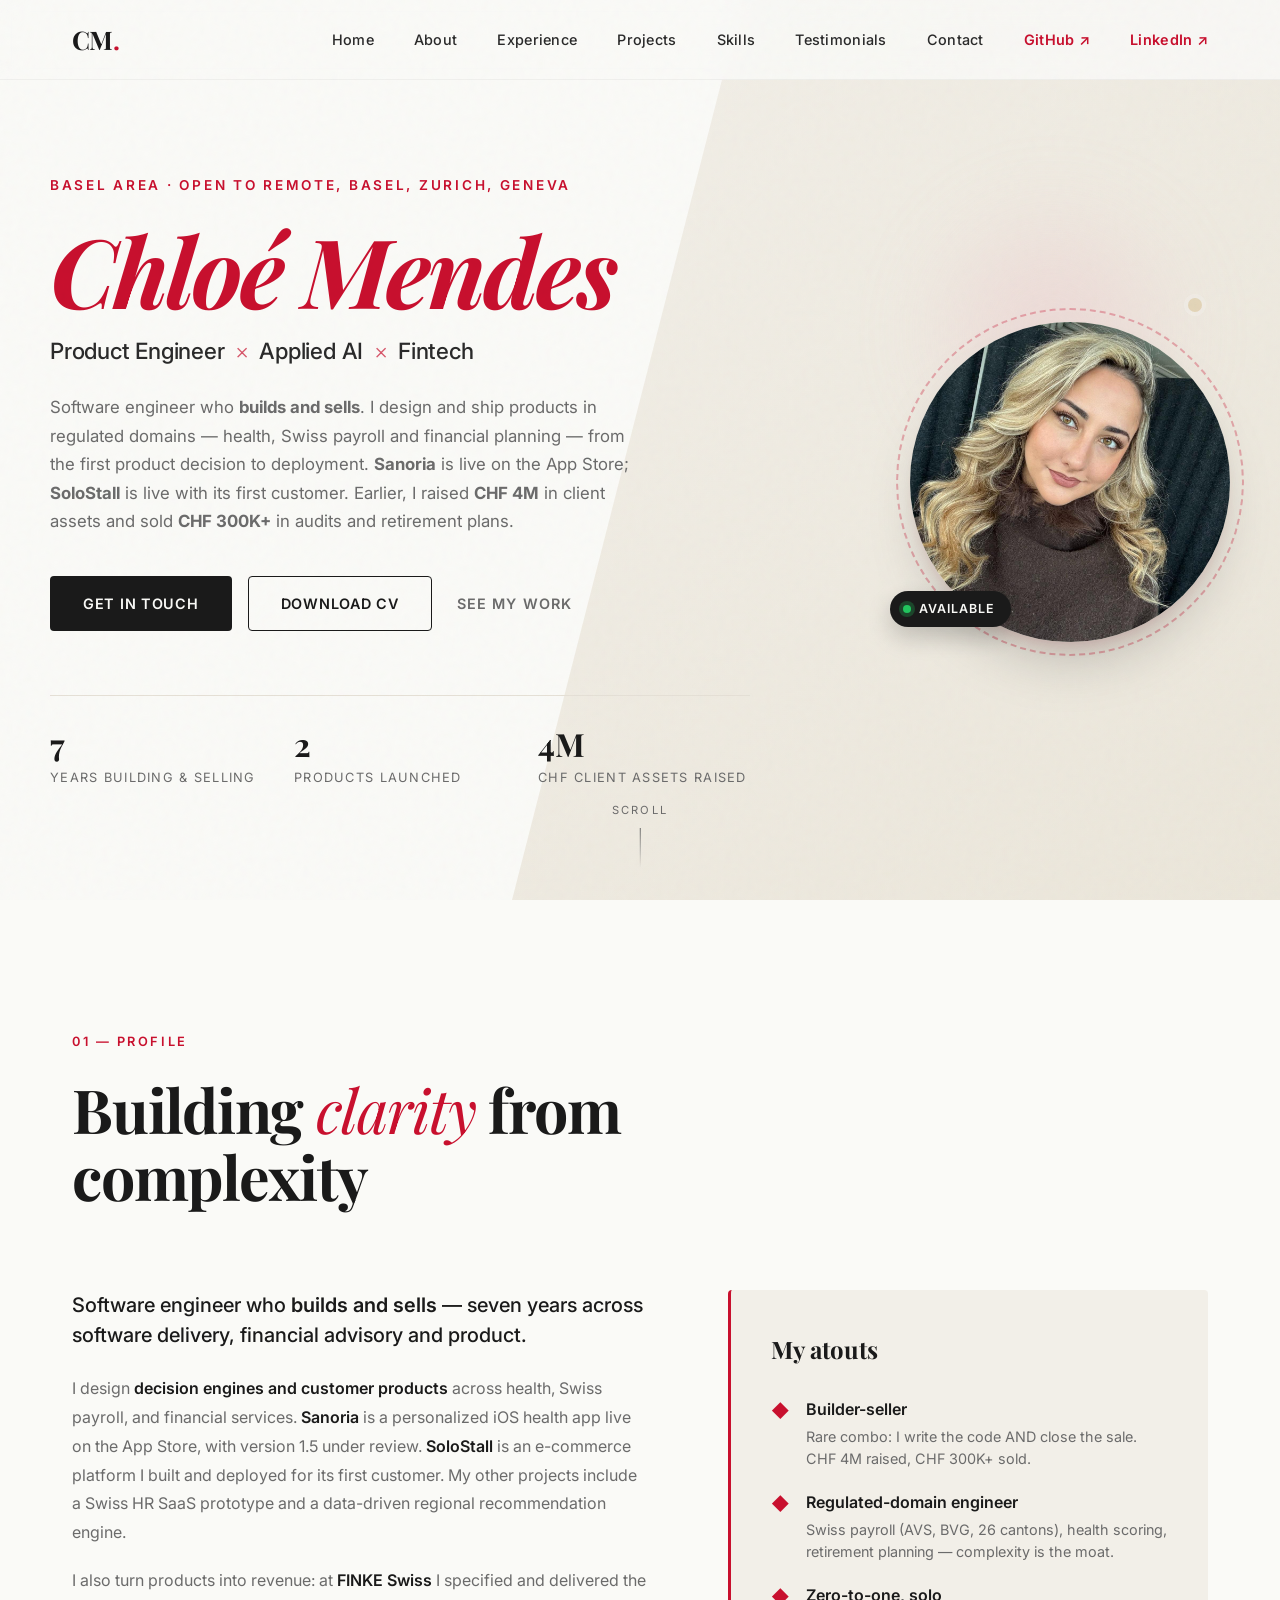
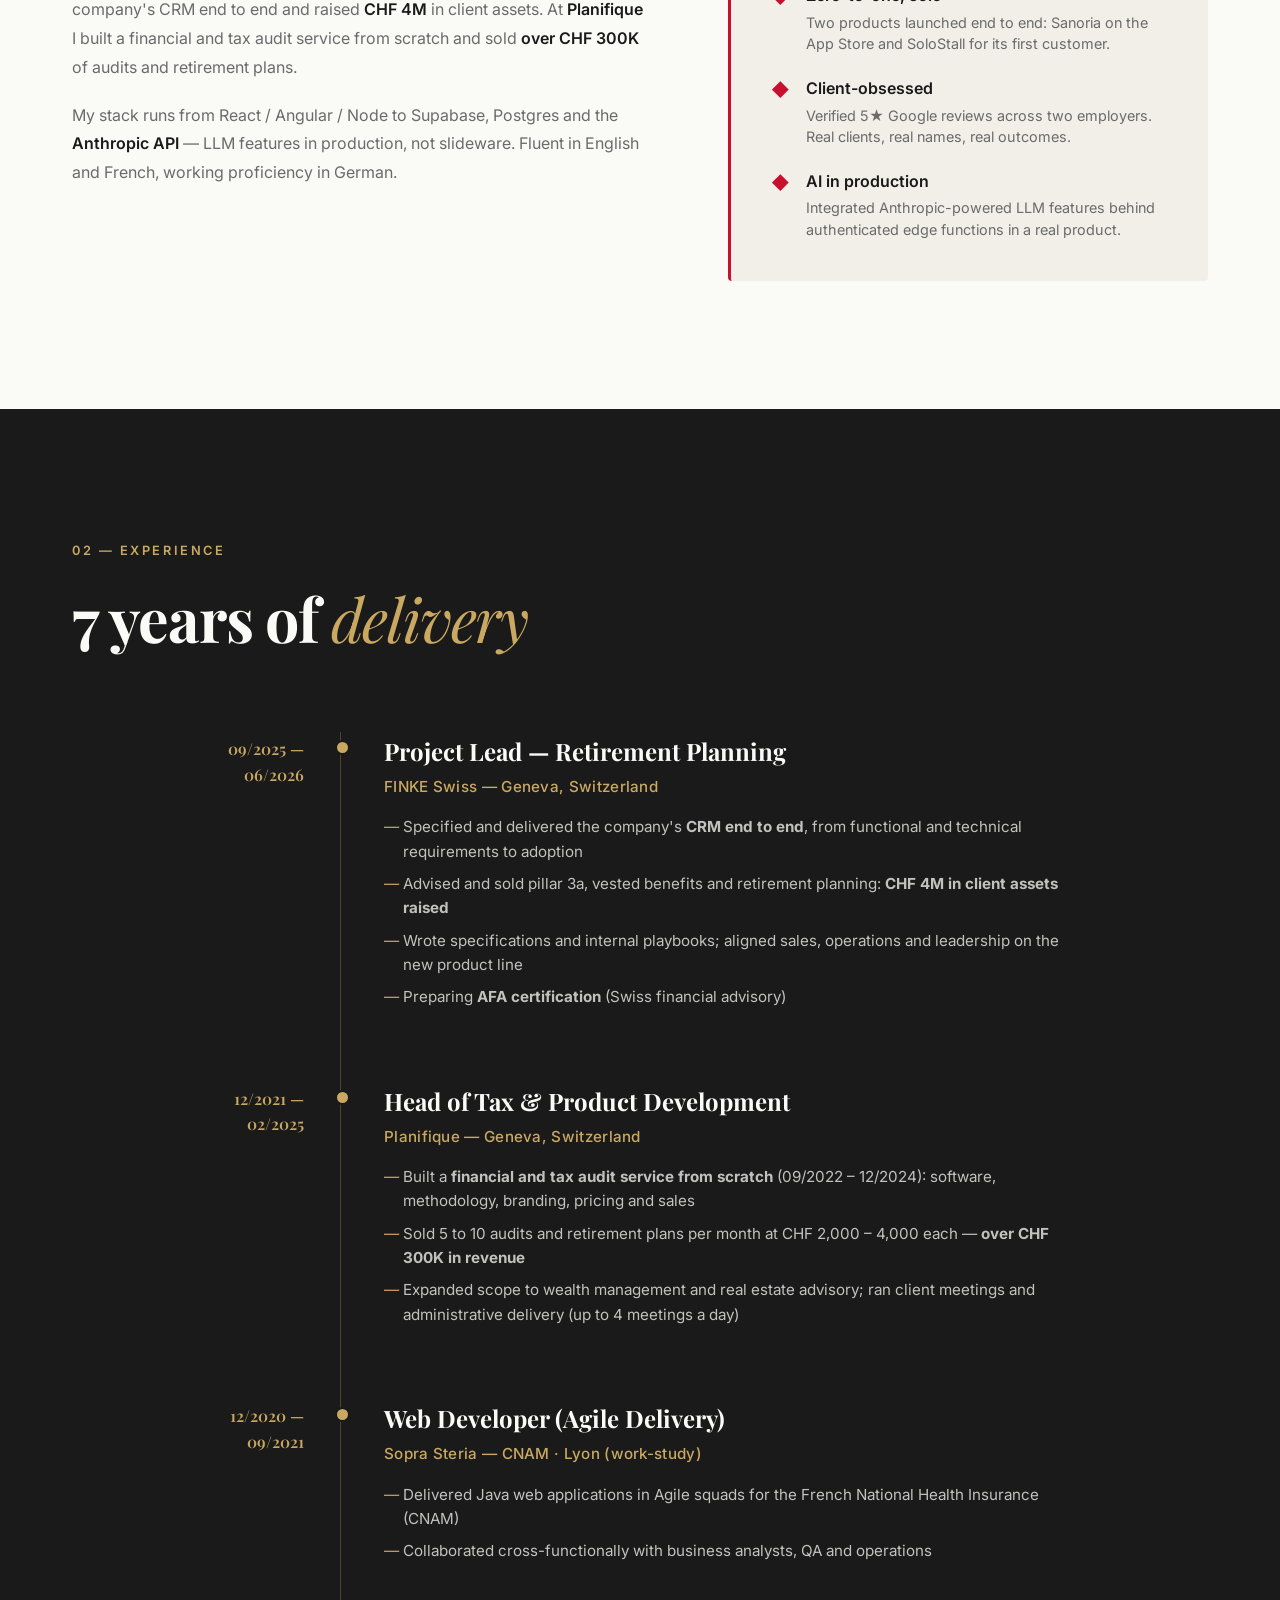
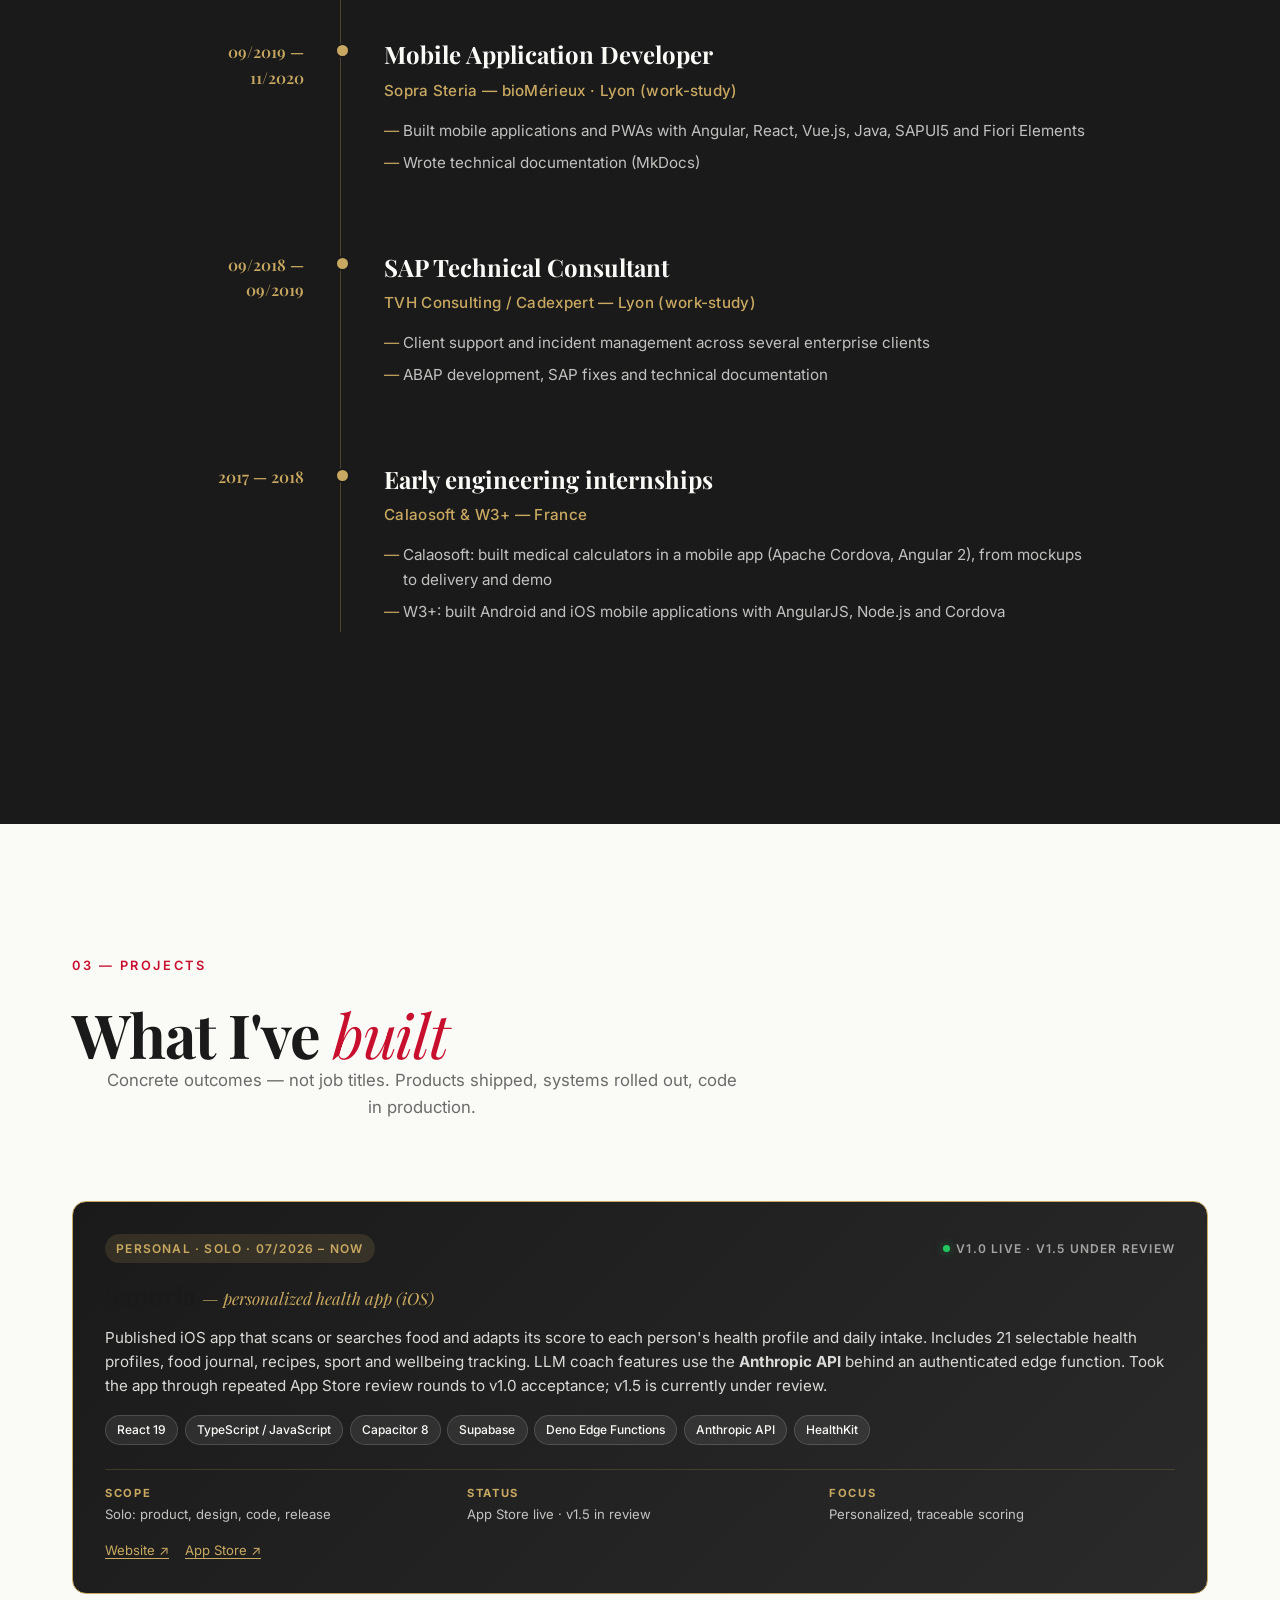
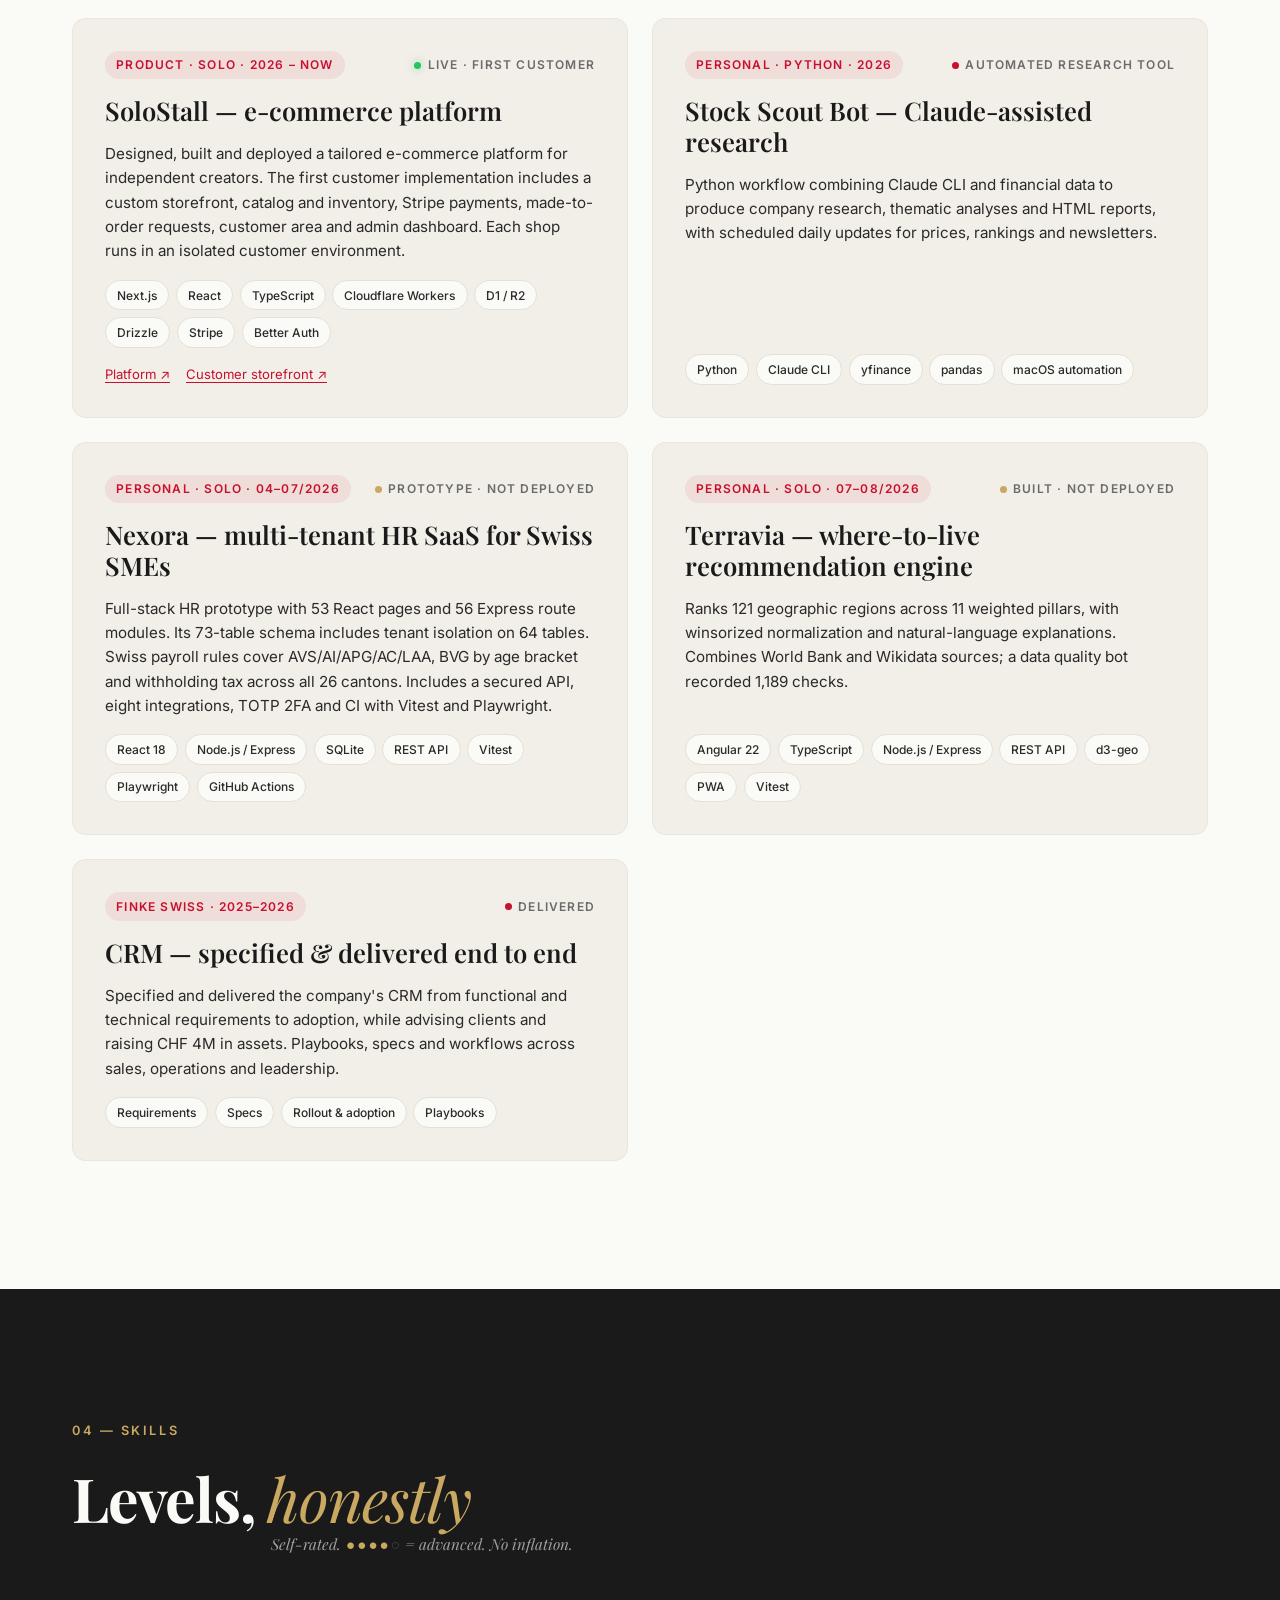
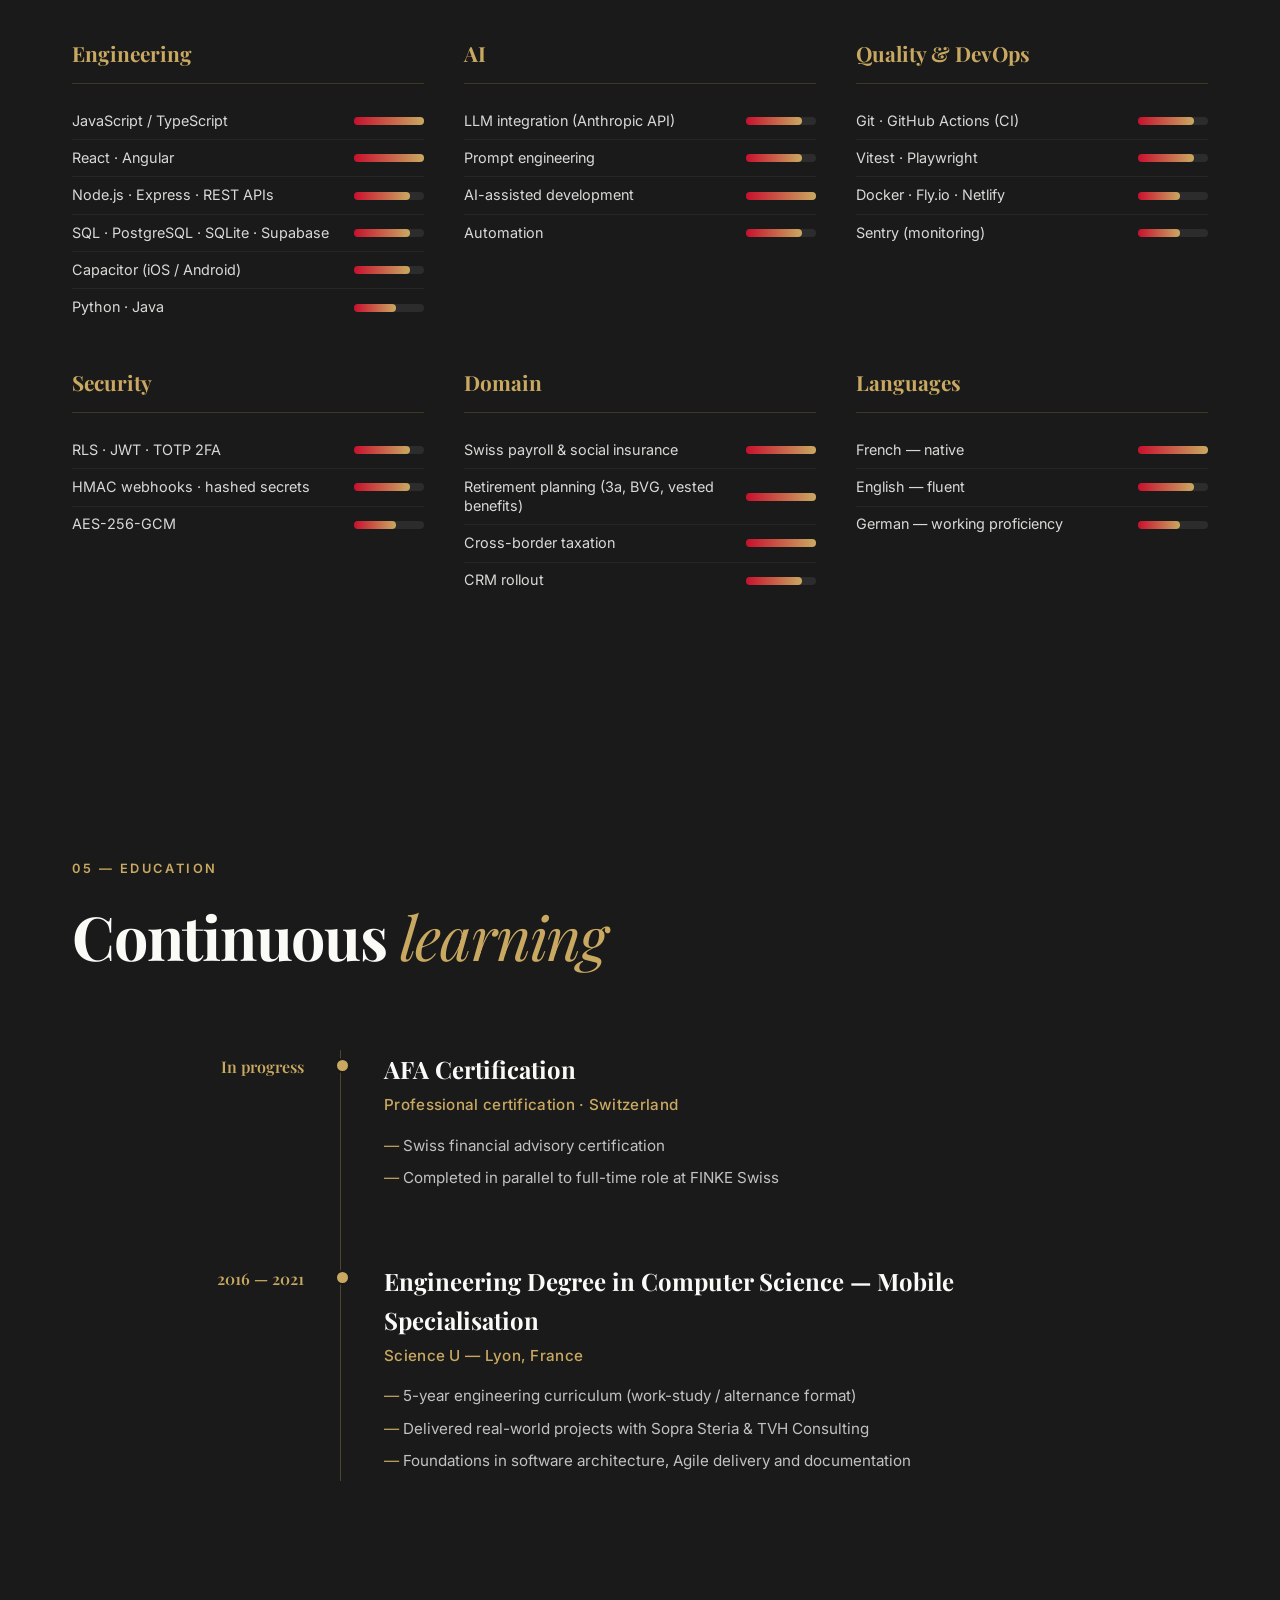
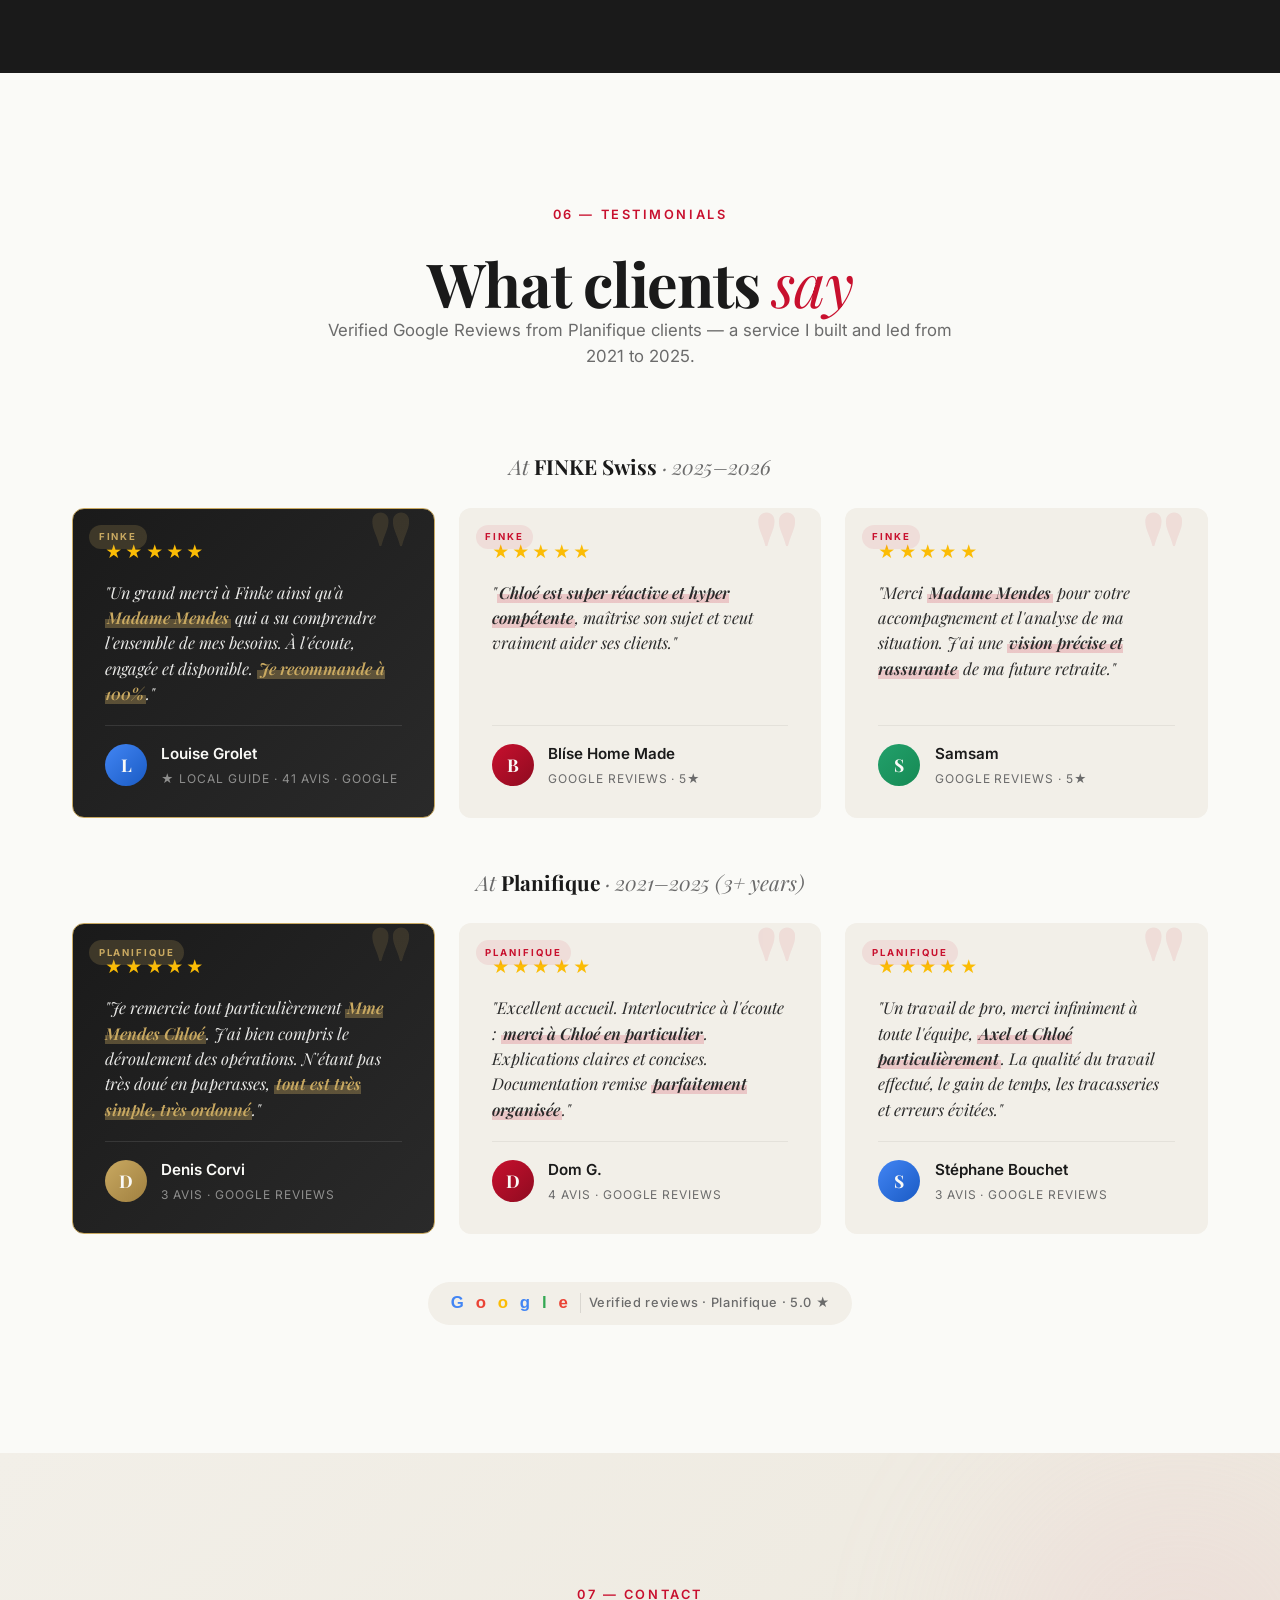
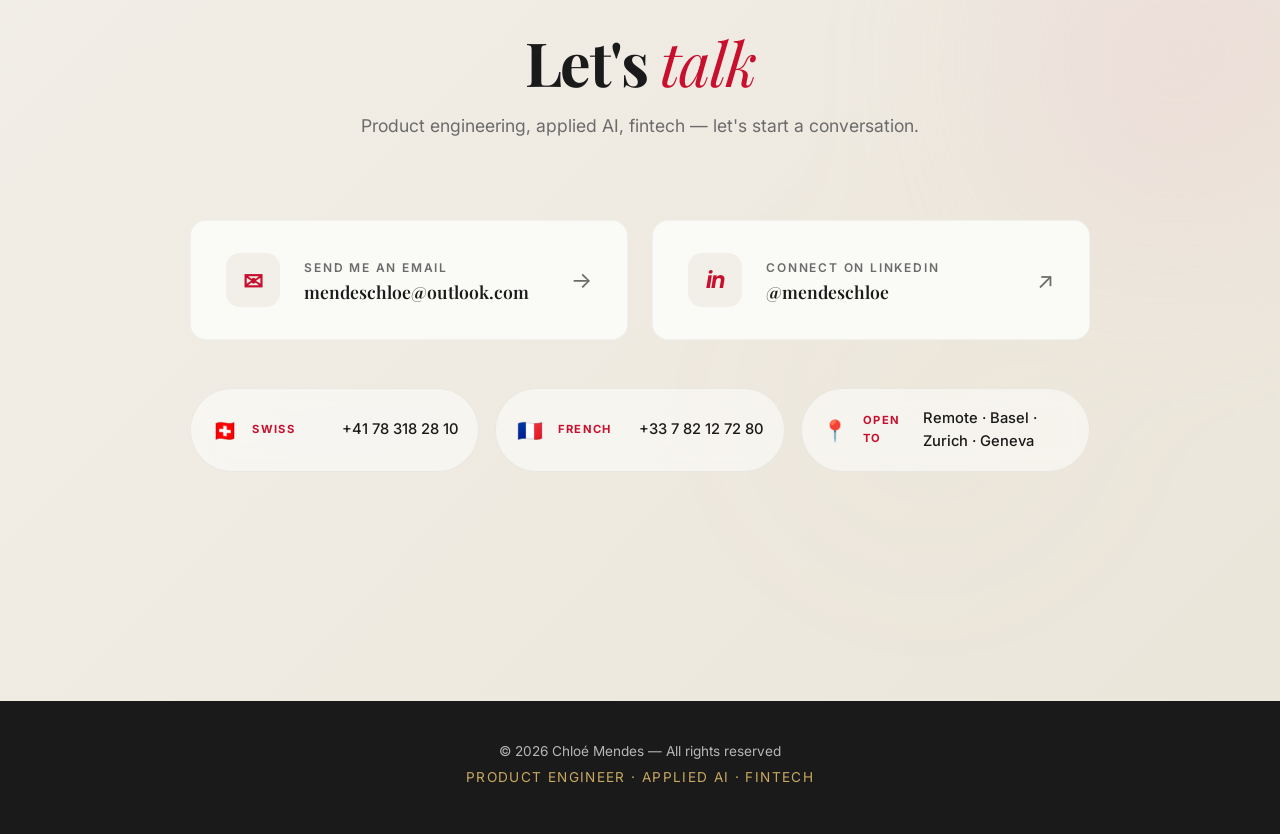
==== commit bae4c67f: "Update CV with current Sanoria and SoloStall status" ====
--- a/index.html
+++ b/index.html
@@ -3,9 +3,9 @@
 <head>
     <meta charset="UTF-8">
     <meta name="viewport" content="width=device-width, initial-scale=1.0">
-    <meta name="description" content="Chloé Mendes — Product Engineer, Applied AI & Fintech. I design decision engines in regulated domains and ship them end to end. Basel area — open to remote, Basel, Zurich, Geneva.">
+    <meta name="description" content="Chloé Mendes — Product Engineer, Applied AI & Fintech. Ships Sanoria, a live iOS app, and SoloStall, an e-commerce platform delivered to its first customer. Basel area — open to remote.">
     <meta property="og:title" content="Chloé Mendes — Product Engineer × Applied AI × Fintech">
-    <meta property="og:description" content="Software engineer who builds and sells. Saneo (iOS health app), Nexora (Swiss HR SaaS), Terravia — shipped solo, end to end. CHF 4M raised, CHF 300K+ sold.">
+    <meta property="og:description" content="Software engineer who builds and sells. Sanoria is live on the App Store; SoloStall is live with its first customer. Swiss fintech and product experience. CHF 4M raised, CHF 300K+ sold.">
     <meta property="og:type" content="profile">
     <meta name="twitter:card" content="summary_large_image">
     <title>Chloé Mendes — Product Engineer × Applied AI × Fintech</title>
@@ -43,11 +43,11 @@
             <h1 class="hero-title">Chloé <span>Mendes</span></h1>
             <h2 class="hero-subtitle">Product Engineer <span class="sep">×</span> Applied AI <span class="sep">×</span> Fintech</h2>
             <p class="hero-description">
-                Software engineer who <strong>builds and sells</strong>. I design decision engines in
-                regulated domains — Swiss payroll, health, retirement planning — <strong>ship them end to end
-                on my own</strong>, and turn them into revenue: <strong>CHF 4M</strong> in client assets raised,
-                <strong>CHF 300K+</strong> of audit sales. Latest builds: <strong>Saneo</strong>,
-                <strong>Nexora</strong> and <strong>Terravia</strong>.
+                Software engineer who <strong>builds and sells</strong>. I design and ship products in
+                regulated domains — health, Swiss payroll and financial planning — from the first product
+                decision to deployment. <strong>Sanoria</strong> is live on the App Store; <strong>SoloStall</strong>
+                is live with its first customer. Earlier, I raised <strong>CHF 4M</strong> in client assets and
+                sold <strong>CHF 300K+</strong> in audits and retirement plans.
             </p>
             <div class="hero-actions">
                 <a href="#contact" class="btn btn-primary">Get in touch</a>
@@ -60,8 +60,8 @@
                     <span class="stat-label">Years building &amp; selling</span>
                 </div>
                 <div class="stat">
-                    <span class="stat-number">3</span>
-                    <span class="stat-label">Products shipped solo</span>
+                    <span class="stat-number">2</span>
+                    <span class="stat-label">Products launched</span>
                 </div>
                 <div class="stat">
                     <span class="stat-number">4M</span>
@@ -101,11 +101,11 @@
                         software delivery, financial advisory and product.
                     </p>
                     <p>
-                        I design <strong>decision engines in regulated domains</strong> — Swiss payroll,
-                        health, retirement planning — and ship them end to end on my own:
-                        <strong>Saneo</strong>, a personalized health app submitted to the App Store;
-                        <strong>Nexora</strong>, a multi-tenant HR SaaS with a Swiss-compliant payroll engine;
-                        <strong>Terravia</strong>, a where-to-live recommendation engine.
+                        I design <strong>decision engines and customer products</strong> across health, Swiss payroll,
+                        and financial services. <strong>Sanoria</strong> is a personalized iOS health app live on
+                        the App Store, with version 1.5 under review. <strong>SoloStall</strong> is an e-commerce
+                        platform I built and deployed for its first customer. My other projects include a Swiss
+                        HR SaaS prototype and a data-driven regional recommendation engine.
                     </p>
                     <p>
                         I also turn products into revenue: at <strong>FINKE Swiss</strong> I specified and
@@ -139,7 +139,7 @@
                             <span class="list-icon">◆</span>
                             <div>
                                 <strong>Zero-to-one, solo</strong>
-                                <p>Three products shipped end to end in a year: Saneo, Nexora, Terravia. Design, code, CI, App Store.</p>
+                                <p>Two products launched end to end: Sanoria on the App Store and SoloStall for its first customer.</p>
                             </div>
                         </li>
                         <li>
@@ -153,7 +153,7 @@
                             <span class="list-icon">◆</span>
                             <div>
                                 <strong>AI in production</strong>
-                                <p>LLM features shipped behind authenticated edge functions (Anthropic API) — not prompts in a notebook.</p>
+                                <p>Integrated Anthropic-powered LLM features behind authenticated edge functions in a real product.</p>
                             </div>
                         </li>
                     </ul>
@@ -259,71 +259,88 @@
                 <article class="project-card project-featured">
                     <div class="project-meta">
                         <span class="project-tag">Personal · Solo · 07/2026 – now</span>
-                        <span class="project-status"><span class="status-dot status-progress"></span>App Store — in review</span>
-                    </div>
-                    <h3>Saneo <span class="project-subtitle">— personalized health app (iOS)</span></h3>
+                        <span class="project-status"><span class="status-dot status-live"></span>v1.0 live · v1.5 under review</span>
+                    </div>
+                    <h3>Sanoria <span class="project-subtitle">— personalized health app (iOS)</span></h3>
                     <p class="project-description">
-                        Food-scanning app computing a health score adapted to each user's conditions, blood
-                        test results and daily intake — not a one-size-fits-all rating. Traceable scoring
-                        engine (nutrition, NOVA, additives, contaminants) modulated by ~20 condition rules.
-                        LLM features powered by the <strong>Anthropic API</strong> behind an authenticated edge
-                        function. Survived five App Store rejections, each diagnosed and fixed, with
-                        22 cited scientific sources added.
+                        Published iOS app that scans or searches food and adapts its score to each person's
+                        health profile and daily intake. Includes 21 selectable health profiles, food journal,
+                        recipes, sport and wellbeing tracking. LLM coach features use the <strong>Anthropic API</strong>
+                        behind an authenticated edge function. Took the app through repeated App Store review
+                        rounds to v1.0 acceptance; v1.5 is currently under review.
                     </p>
                     <div class="project-stack">
-                        <span>React 19</span>
-                        <span>Capacitor 8</span>
-                        <span>Supabase</span>
-                        <span>Anthropic API</span>
-                        <span>HealthKit</span>
-                        <span>RevenueCat</span>
+                        <span>React 19</span><span>TypeScript / JavaScript</span><span>Capacitor 8</span>
+                        <span>Supabase</span><span>Deno Edge Functions</span><span>Anthropic API</span><span>HealthKit</span>
                     </div>
                     <div class="project-highlights">
-                        <div><strong>Scope</strong>Solo: design, code, ship</div>
-                        <div><strong>Status</strong>Submitted, in review</div>
-                        <div><strong>Edge</strong>Per-user scoring, not generic</div>
-                    </div>
+                        <div><strong>Scope</strong>Solo: product, design, code, release</div>
+                        <div><strong>Status</strong>App Store live · v1.5 in review</div>
+                        <div><strong>Focus</strong>Personalized, traceable scoring</div>
+                    </div>
+                    <div class="project-links"><a href="https://sanoria.app/" target="_blank" rel="noopener">Website ↗</a><a href="https://apps.apple.com/fr/app/sanoria/id6807961609" target="_blank" rel="noopener">App Store ↗</a></div>
+                </article>
+
+                <article class="project-card">
+                    <div class="project-meta">
+                        <span class="project-tag">Product · Solo · 2026 – now</span>
+                        <span class="project-status"><span class="status-dot status-live"></span>Live · first customer</span>
+                    </div>
+                    <h3>SoloStall — e-commerce platform</h3>
+                    <p class="project-description">
+                        Designed, built and deployed a tailored e-commerce platform for independent creators.
+                        The first customer implementation includes a custom storefront, catalog and inventory,
+                        Stripe payments, made-to-order requests, customer area and admin dashboard. Each shop
+                        runs in an isolated customer environment.
+                    </p>
+                    <div class="project-stack">
+                        <span>Next.js</span><span>React</span><span>TypeScript</span><span>Cloudflare Workers</span>
+                        <span>D1 / R2</span><span>Drizzle</span><span>Stripe</span><span>Better Auth</span>
+                    </div>
+                    <div class="project-links"><a href="https://solostall.com/" target="_blank" rel="noopener">Platform ↗</a><a href="https://madcreation.solostall.com/" target="_blank" rel="noopener">Customer storefront ↗</a></div>
+                </article>
+
+                <article class="project-card">
+                    <div class="project-meta">
+                        <span class="project-tag">Personal · Python · 2026</span>
+                        <span class="project-status"><span class="status-dot status-done"></span>Automated research tool</span>
+                    </div>
+                    <h3>Stock Scout Bot — Claude-assisted research</h3>
+                    <p class="project-description">
+                        Python workflow combining Claude CLI and financial data to produce company research,
+                        thematic analyses and HTML reports, with scheduled daily updates for prices, rankings
+                        and newsletters.
+                    </p>
+                    <div class="project-stack"><span>Python</span><span>Claude CLI</span><span>yfinance</span><span>pandas</span><span>macOS automation</span></div>
                 </article>
 
                 <article class="project-card">
                     <div class="project-meta">
                         <span class="project-tag">Personal · Solo · 04–07/2026</span>
-                        <span class="project-status"><span class="status-dot status-live"></span>In distribution talks (C4J)</span>
+                        <span class="project-status"><span class="status-dot status-learn"></span>Prototype · not deployed</span>
                     </div>
                     <h3>Nexora — multi-tenant HR SaaS for Swiss SMEs</h3>
                     <p class="project-description">
-                        53 React pages, 56 Express route modules, 73 tables with tenant isolation.
-                        Swiss-compliant payroll engine: AVS/AI/APG/AC/LAA, BVG 2026, withholding tax for
-                        all 26 cantons — covered by unit tests. Secure public API, TOTP 2FA, 8 integrations
-                        (Stripe, Bexio, Skribble, Entra). Full CI: Vitest, Playwright, weekly npm audit.
-                    </p>
-                    <div class="project-stack">
-                        <span>React 18</span>
-                        <span>Node.js / Express</span>
-                        <span>PostgreSQL</span>
-                        <span>Playwright</span>
-                        <span>GitHub Actions</span>
-                    </div>
+                        Full-stack HR prototype with 53 React pages and 56 Express route modules. Its 73-table
+                        schema includes tenant isolation on 64 tables. Swiss payroll rules cover AVS/AI/APG/AC/LAA,
+                        BVG by age bracket and withholding tax across all 26 cantons. Includes a secured API,
+                        eight integrations, TOTP 2FA and CI with Vitest and Playwright.
+                    </p>
+                    <div class="project-stack"><span>React 18</span><span>Node.js / Express</span><span>SQLite</span><span>REST API</span><span>Vitest</span><span>Playwright</span><span>GitHub Actions</span></div>
                 </article>
 
                 <article class="project-card">
                     <div class="project-meta">
                         <span class="project-tag">Personal · Solo · 07–08/2026</span>
-                        <span class="project-status"><span class="status-dot status-done"></span>Shipped</span>
+                        <span class="project-status"><span class="status-dot status-learn"></span>Built · not deployed</span>
                     </div>
                     <h3>Terravia — where-to-live recommendation engine</h3>
                     <p class="project-description">
-                        Ranks 121 regions against a personal profile across 11 weighted pillars with
-                        winsorized normalization (5th/95th percentiles) and natural-language explanations.
-                        World Bank and Wikidata data, with a quality-control bot running 1,189 checks.
-                    </p>
-                    <div class="project-stack">
-                        <span>Angular 22</span>
-                        <span>TypeScript</span>
-                        <span>d3-geo</span>
-                        <span>PWA</span>
-                        <span>Docker</span>
-                    </div>
+                        Ranks 121 geographic regions across 11 weighted pillars, with winsorized normalization
+                        and natural-language explanations. Combines World Bank and Wikidata sources; a data
+                        quality bot recorded 1,189 checks.
+                    </p>
+                    <div class="project-stack"><span>Angular 22</span><span>TypeScript</span><span>Node.js / Express</span><span>REST API</span><span>d3-geo</span><span>PWA</span><span>Vitest</span></div>
                 </article>
 
                 <article class="project-card">
@@ -333,16 +350,11 @@
                     </div>
                     <h3>CRM — specified &amp; delivered end to end</h3>
                     <p class="project-description">
-                        Specified and delivered the company's CRM from functional and technical
-                        requirements to adoption, while advising clients and raising CHF 4M in assets.
-                        Playbooks, specs and workflows across sales, operations and leadership.
-                    </p>
-                    <div class="project-stack">
-                        <span>Requirements</span>
-                        <span>Specs</span>
-                        <span>Rollout &amp; adoption</span>
-                        <span>Playbooks</span>
-                    </div>
+                        Specified and delivered the company's CRM from functional and technical requirements to
+                        adoption, while advising clients and raising CHF 4M in assets. Playbooks, specs and
+                        workflows across sales, operations and leadership.
+                    </p>
+                    <div class="project-stack"><span>Requirements</span><span>Specs</span><span>Rollout &amp; adoption</span><span>Playbooks</span></div>
                 </article>
             </div>
         </div>
--- a/styles.css
+++ b/styles.css
@@ -938,6 +938,15 @@
     line-height: 1.4;
 }
 
+.project-links {
+    display: flex;
+    flex-wrap: wrap;
+    gap: 1rem;
+    font-size: 0.82rem;
+}
+.project-links a { color: var(--color-accent); text-decoration: underline; text-underline-offset: 3px; }
+.project-featured .project-links a { color: var(--color-gold); }
+
 .project-highlights strong {
     display: block;
     font-size: 0.7rem;
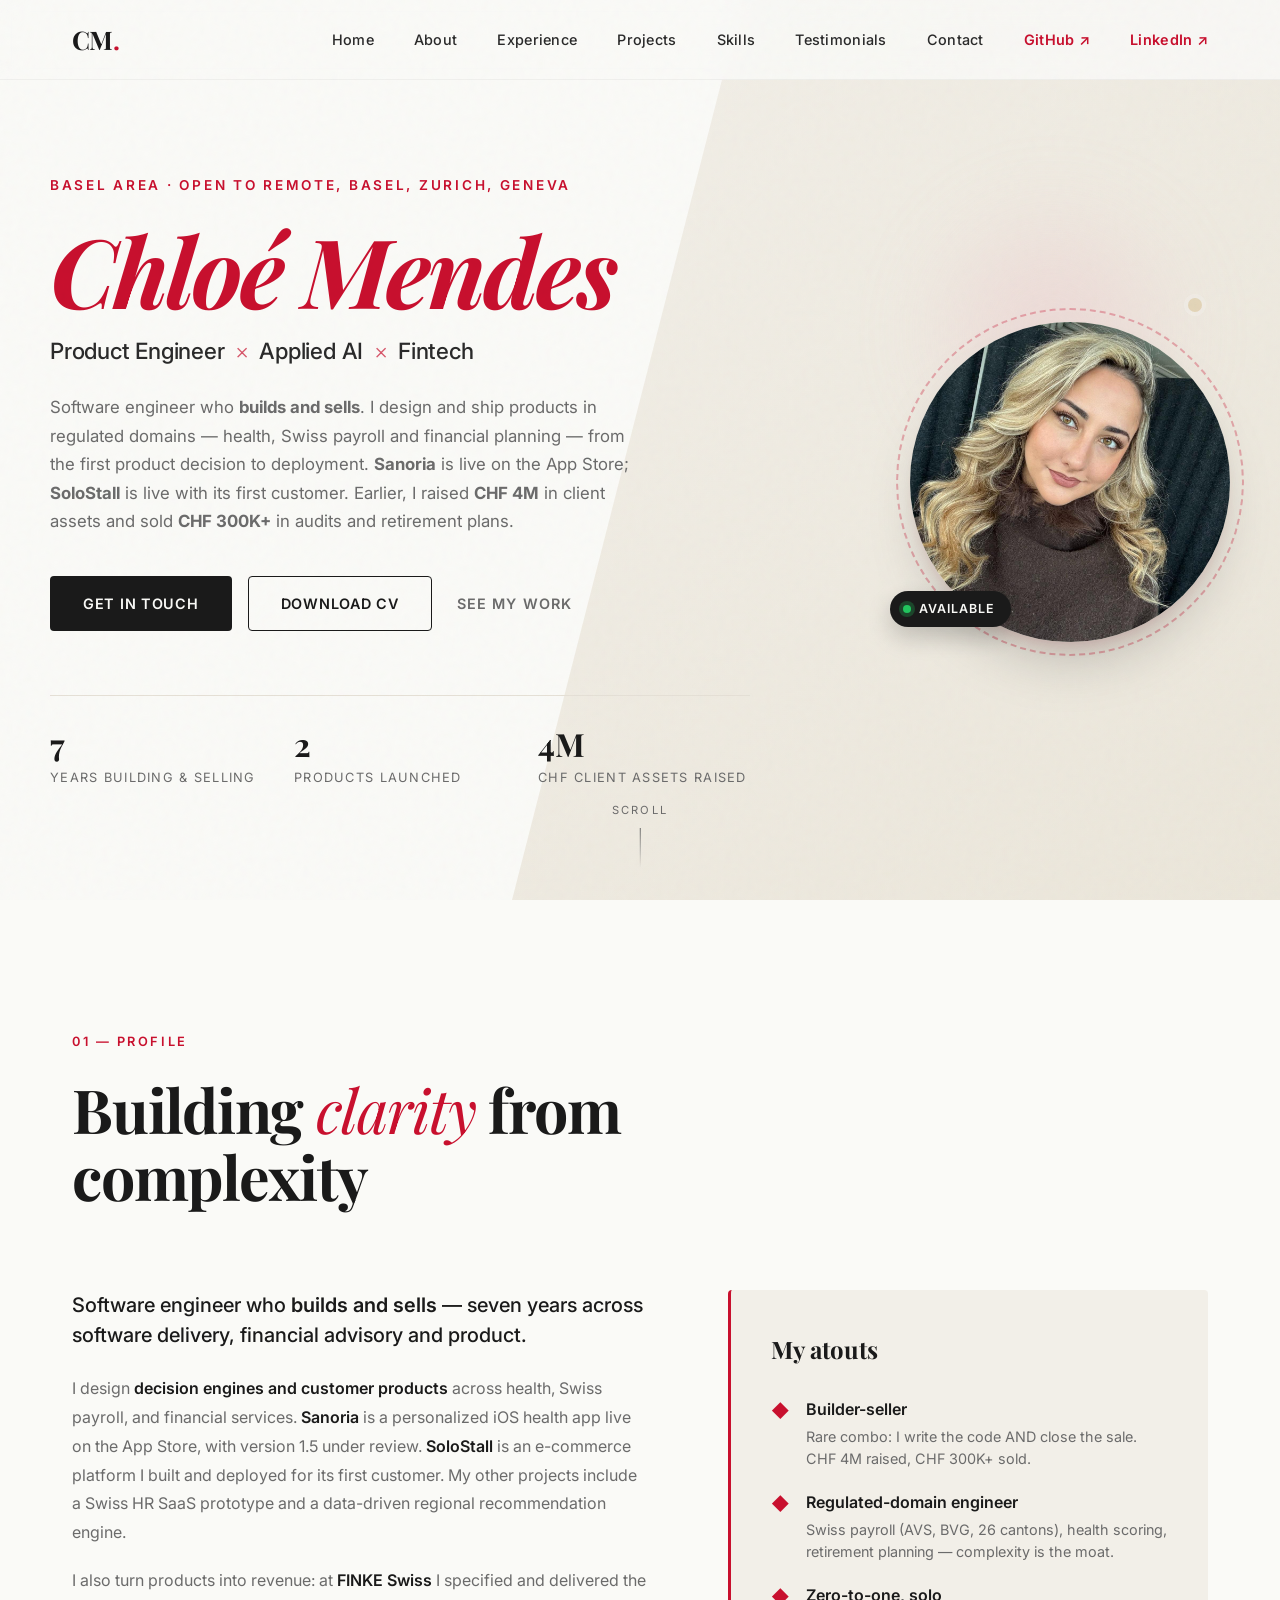
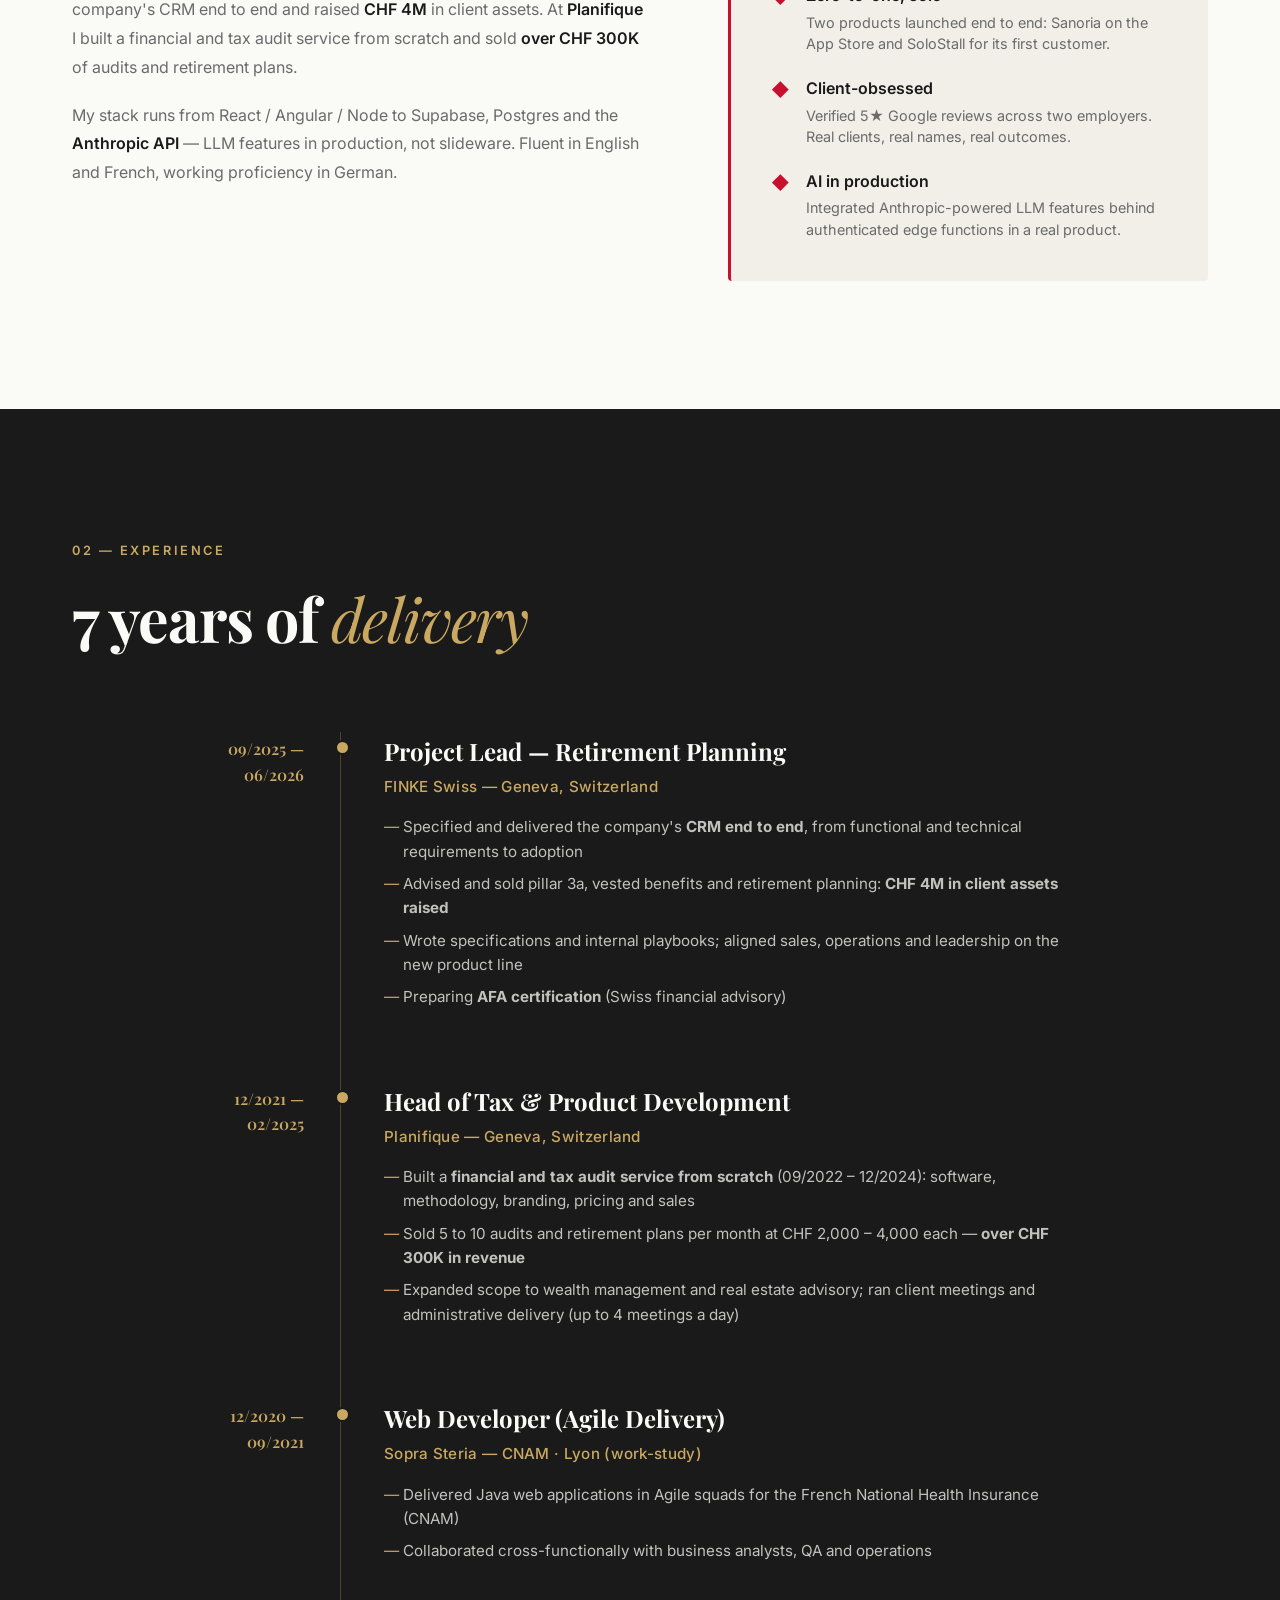
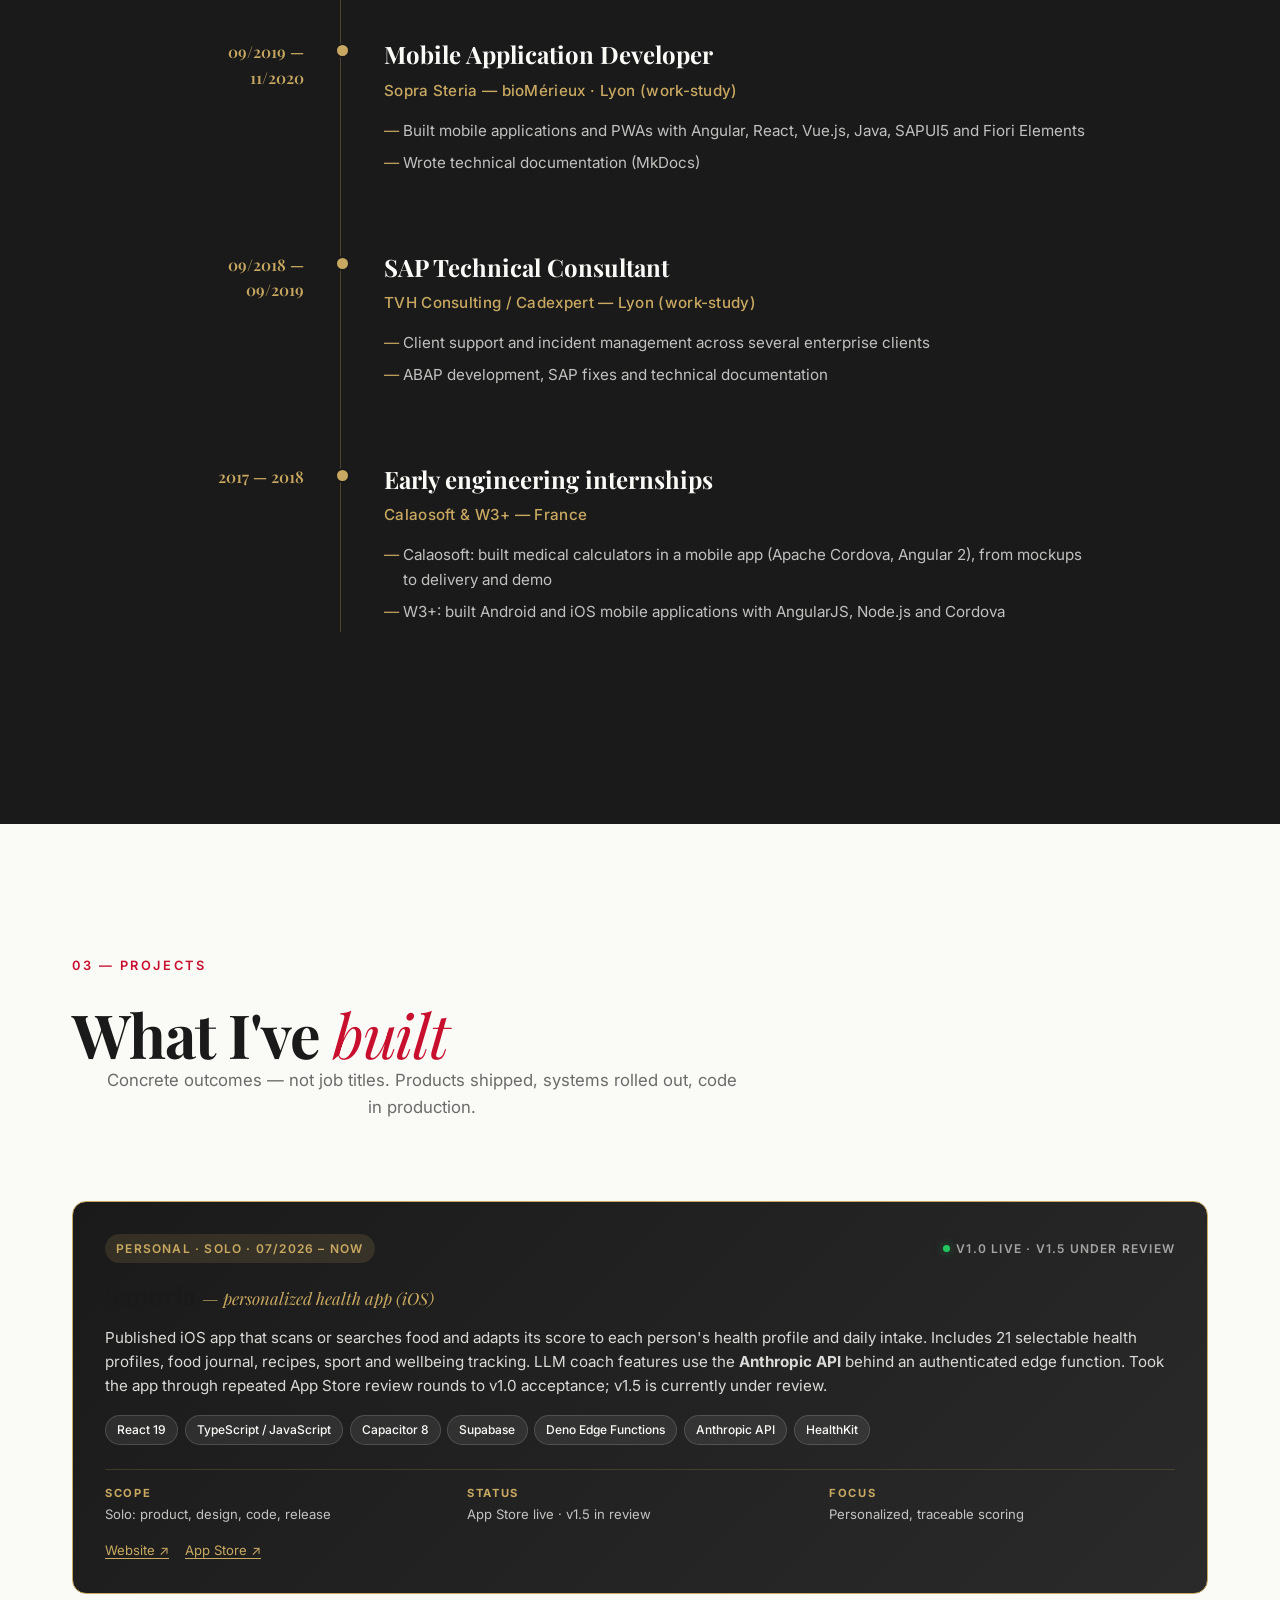
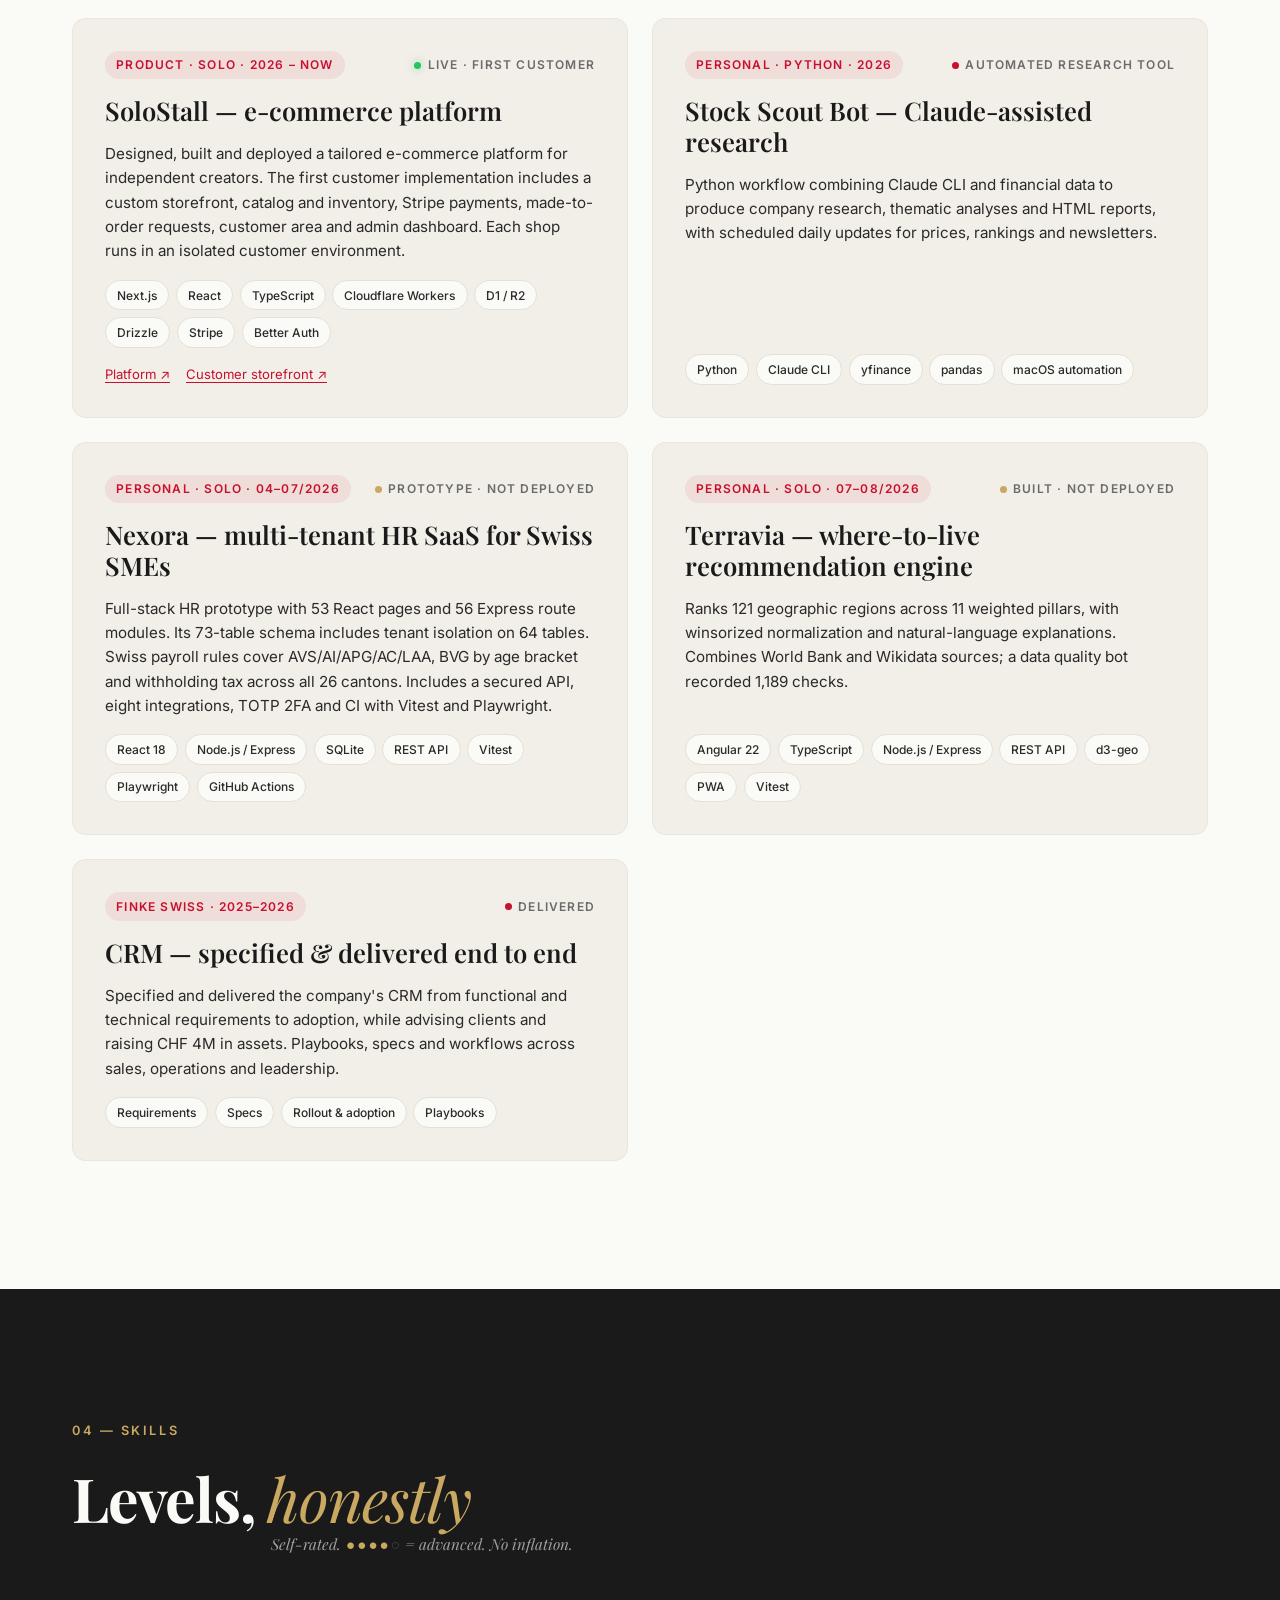
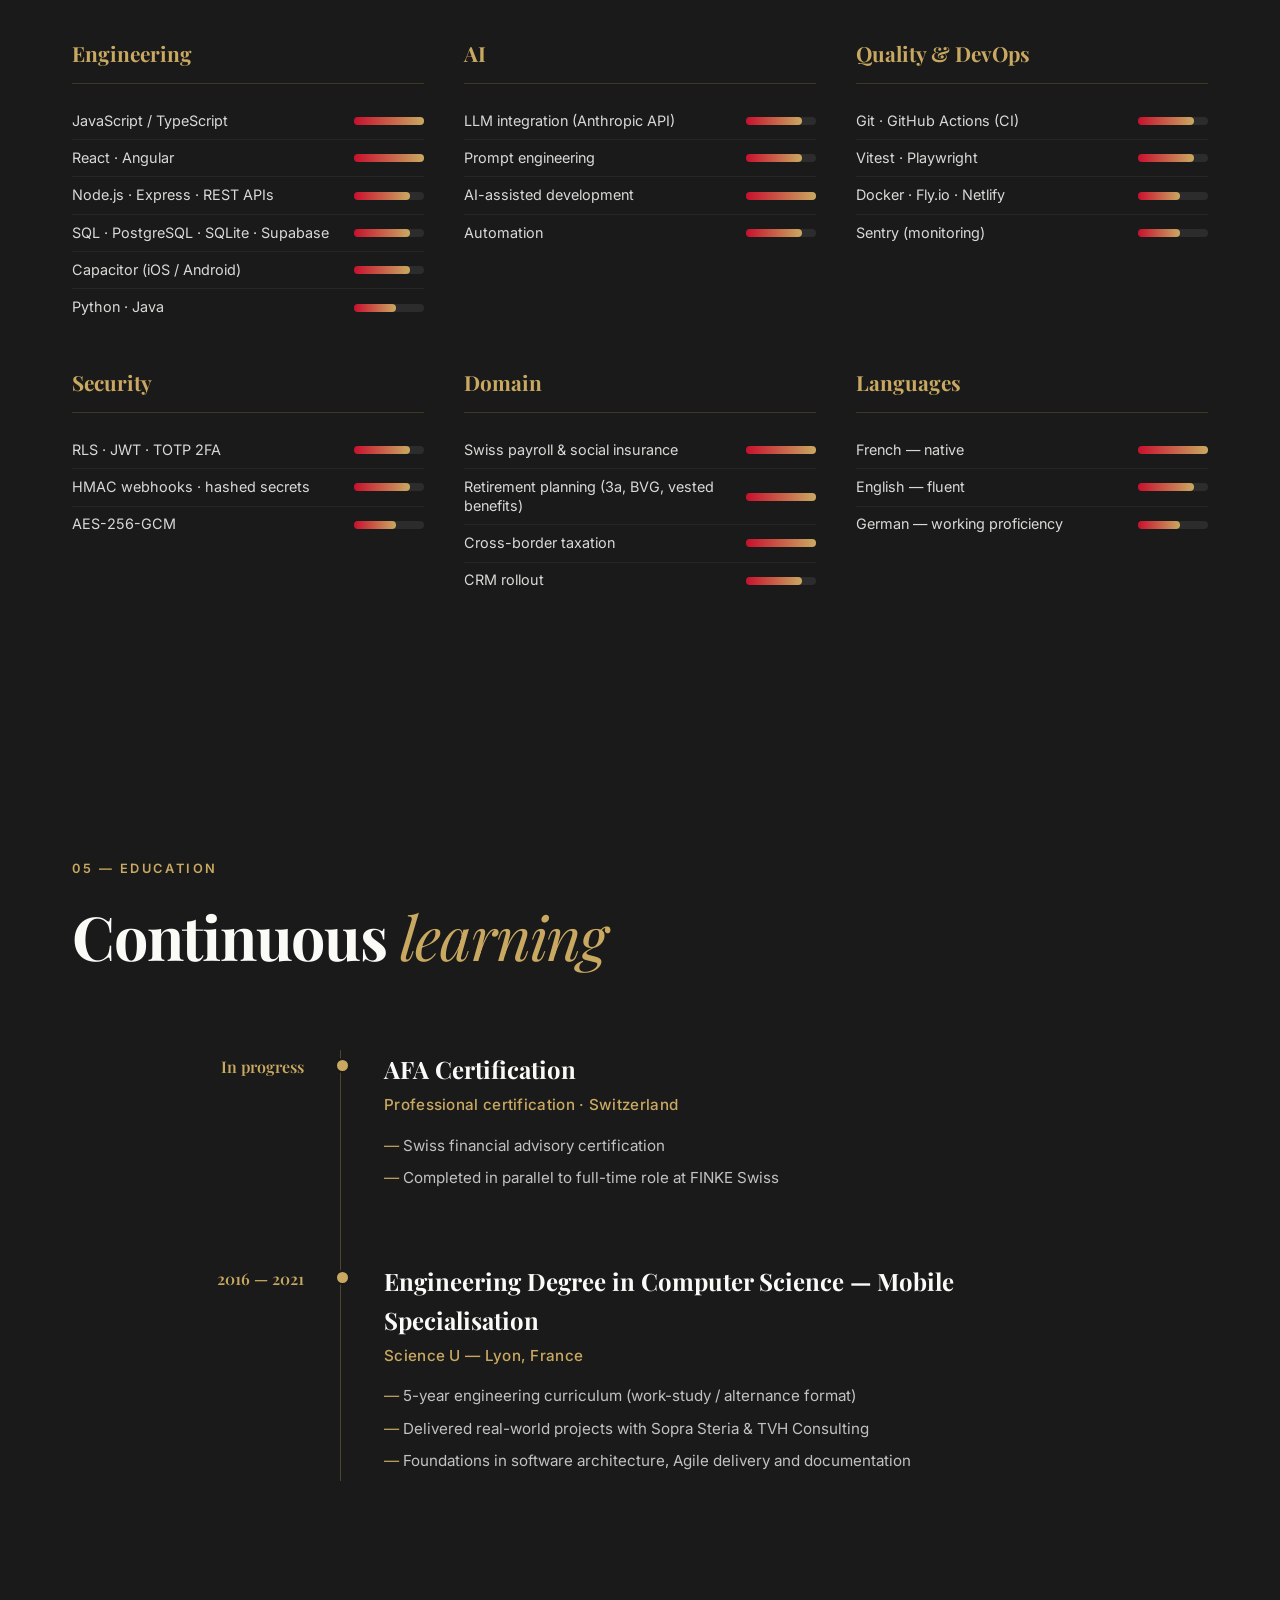
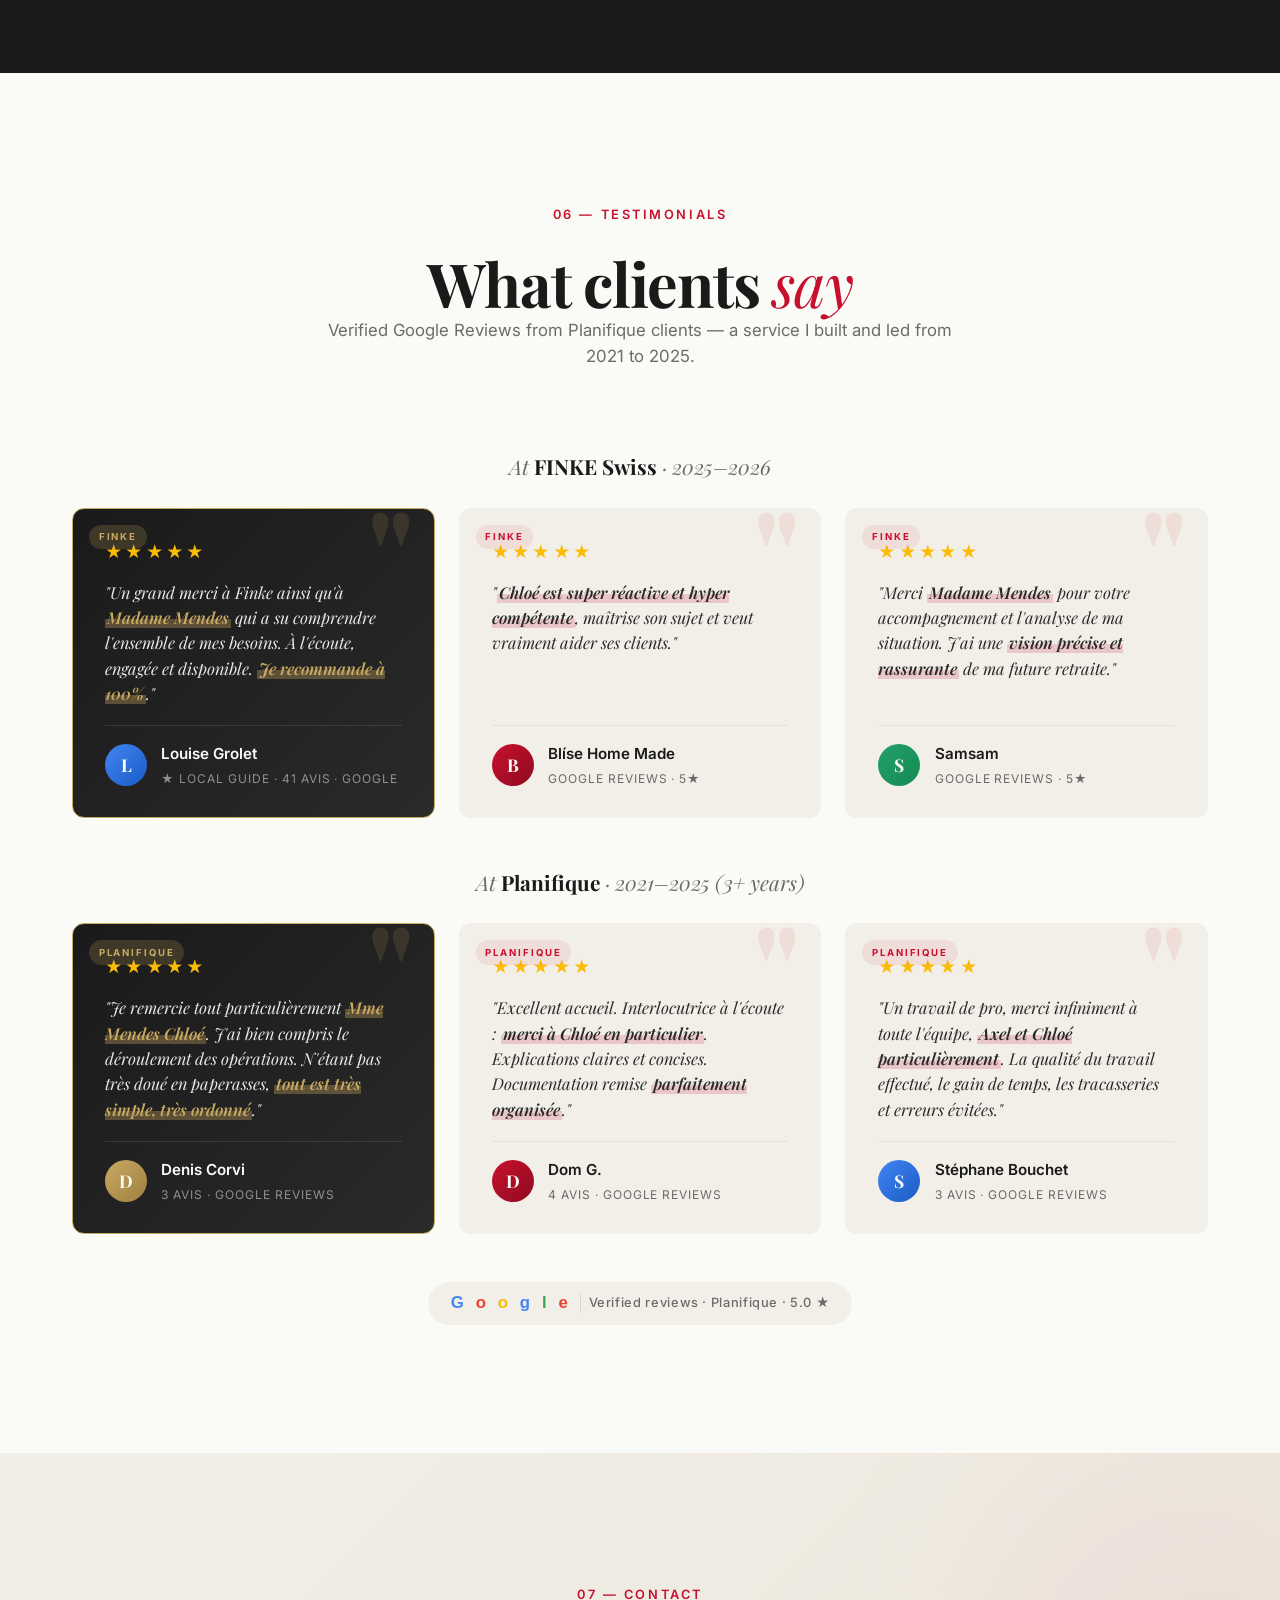
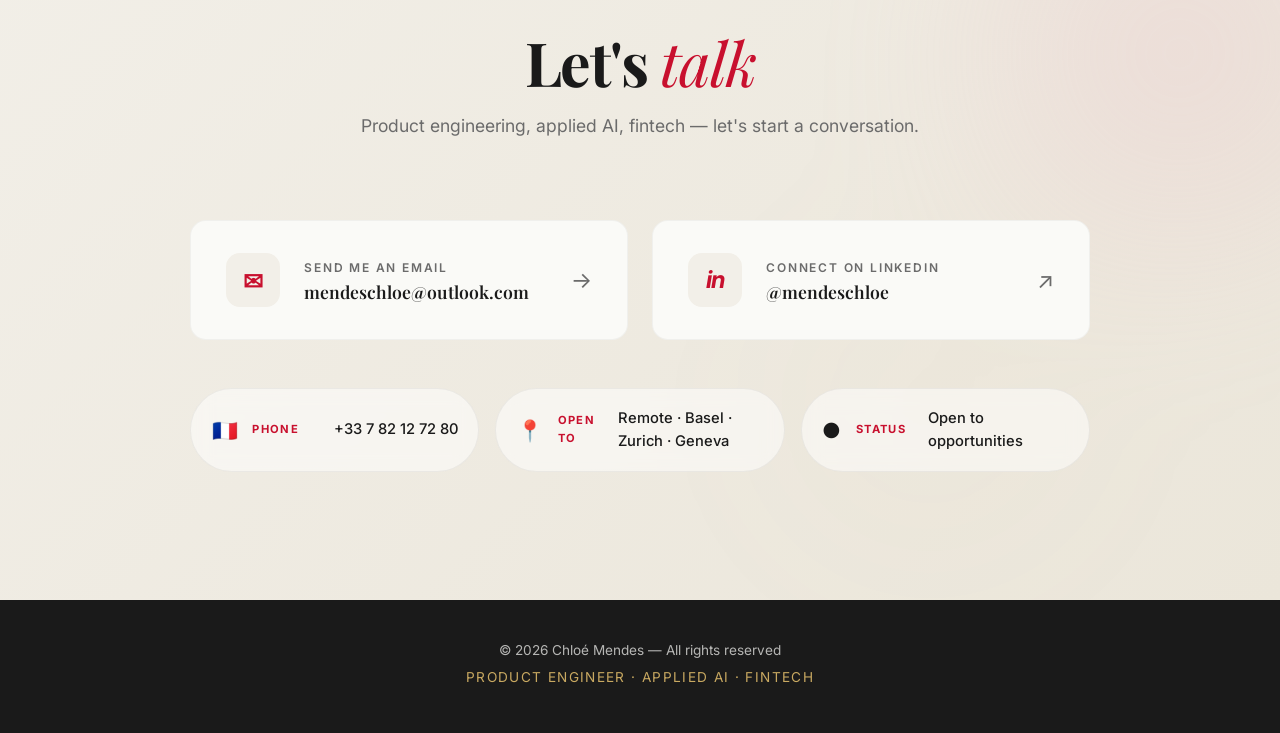
==== commit 0eee303f: "Update CV contact phone number" ====
--- a/index.html
+++ b/index.html
@@ -605,14 +605,9 @@
             </div>
 
             <div class="contact-secondary">
-                <a href="tel:+41783182810" class="contact-pill">
-                    <span class="flag">🇨🇭</span>
-                    <span class="contact-pill-label">Swiss</span>
-                    <span class="contact-pill-value">+41 78 318 28 10</span>
-                </a>
                 <a href="tel:+33782127280" class="contact-pill">
                     <span class="flag">🇫🇷</span>
-                    <span class="contact-pill-label">French</span>
+                    <span class="contact-pill-label">Phone</span>
                     <span class="contact-pill-value">+33 7 82 12 72 80</span>
                 </a>
                 <div class="contact-pill contact-pill-static">
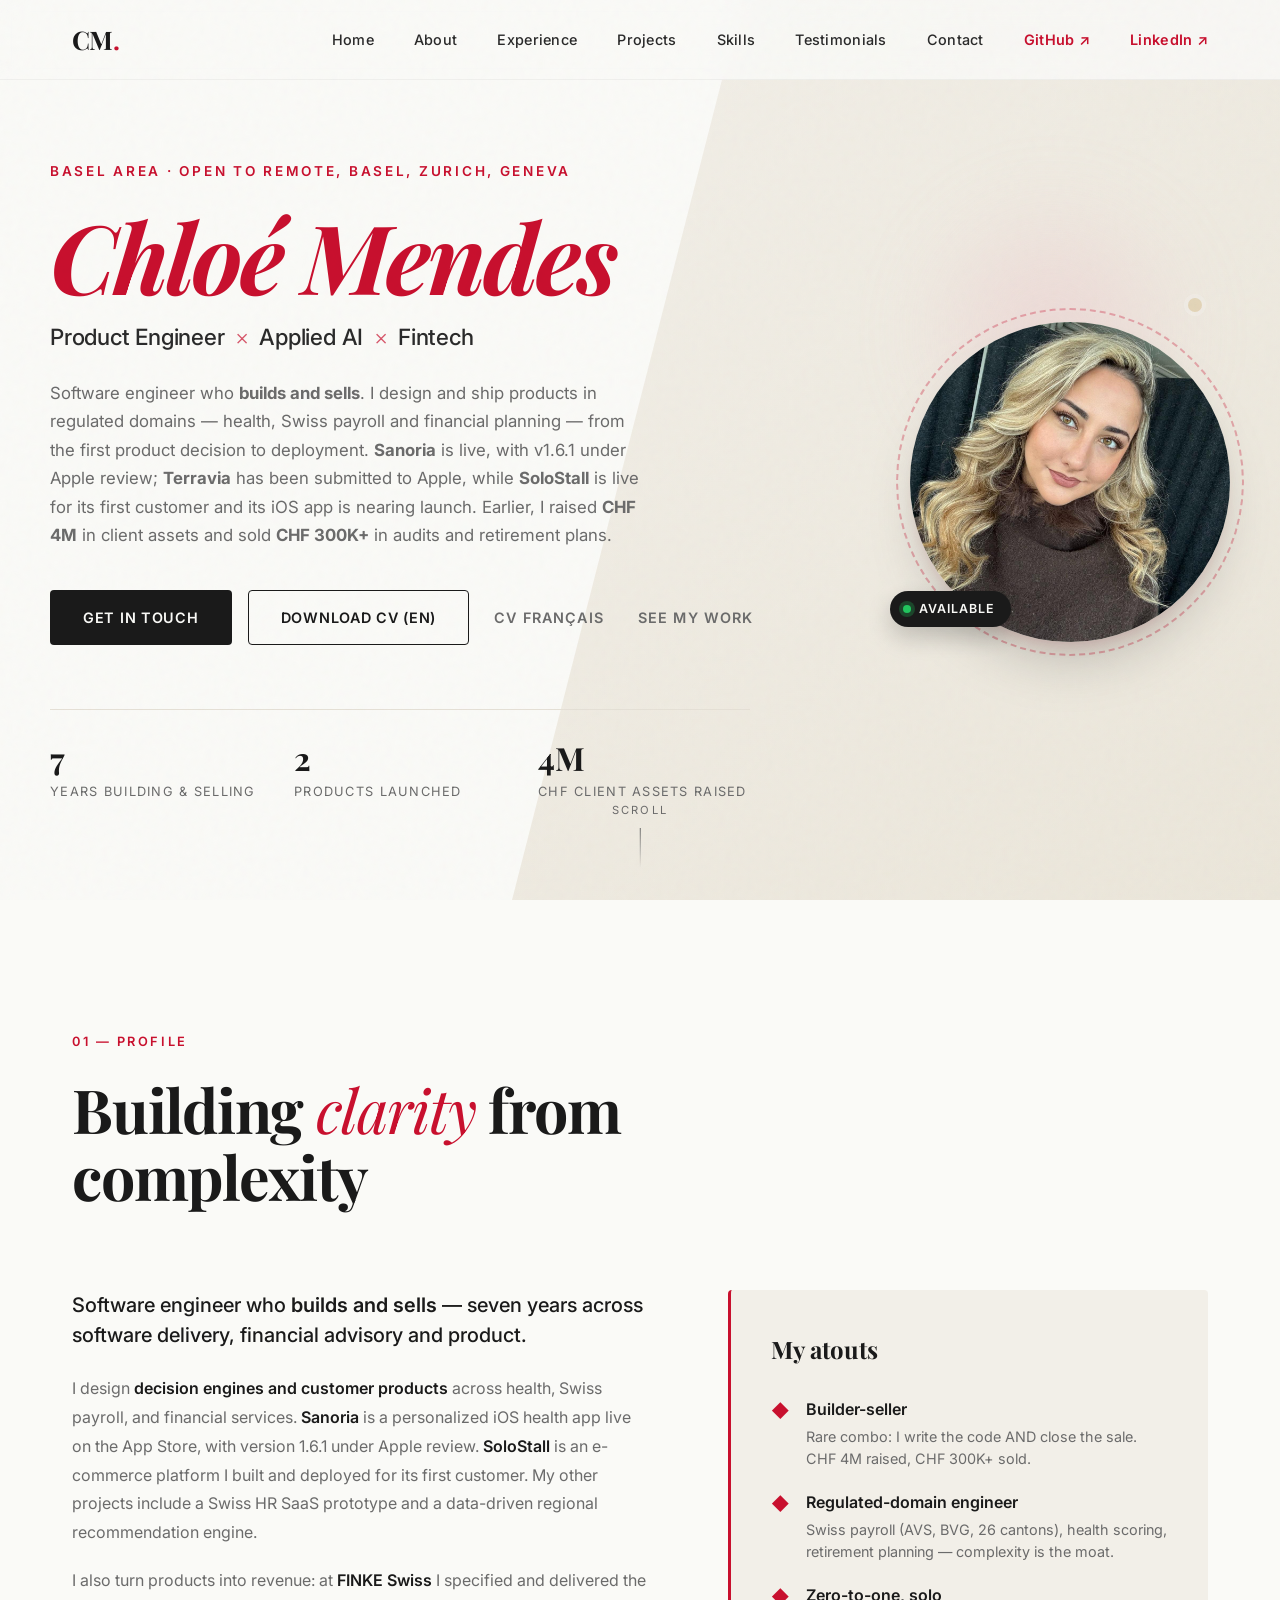
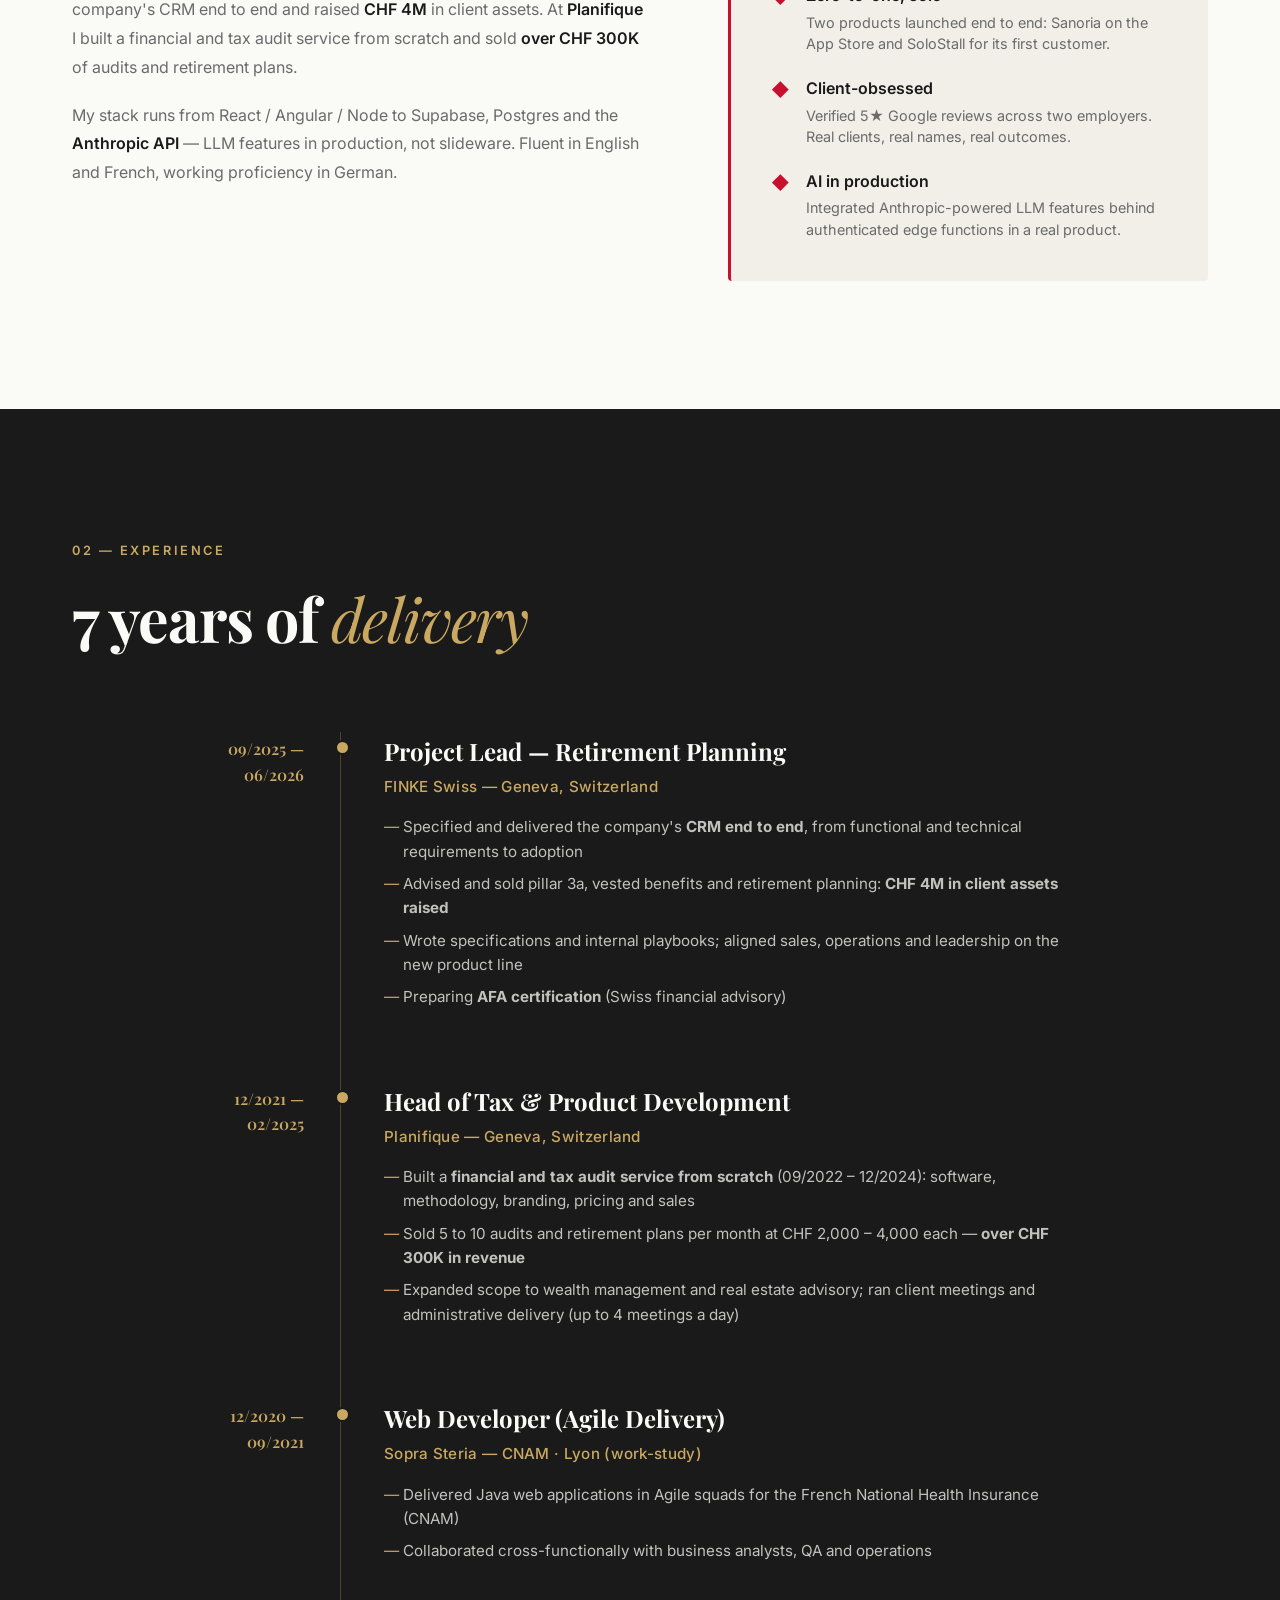
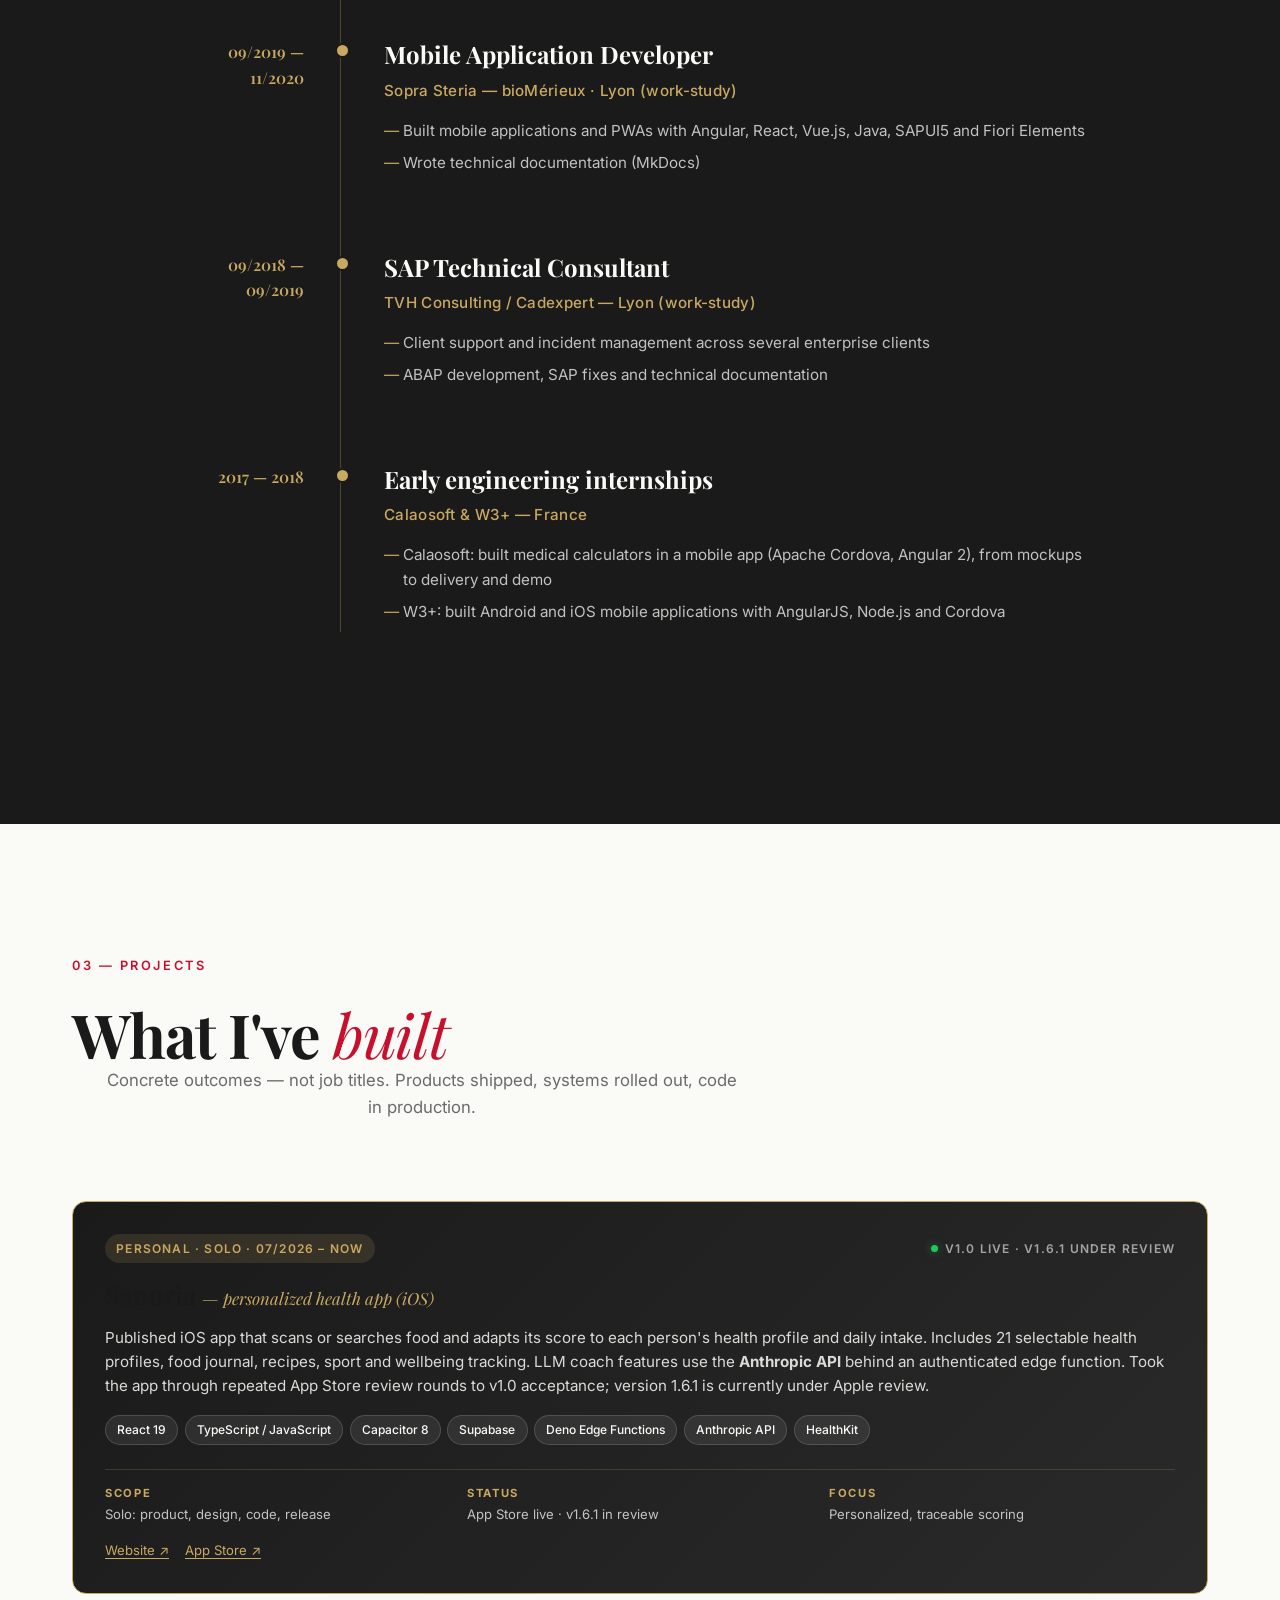
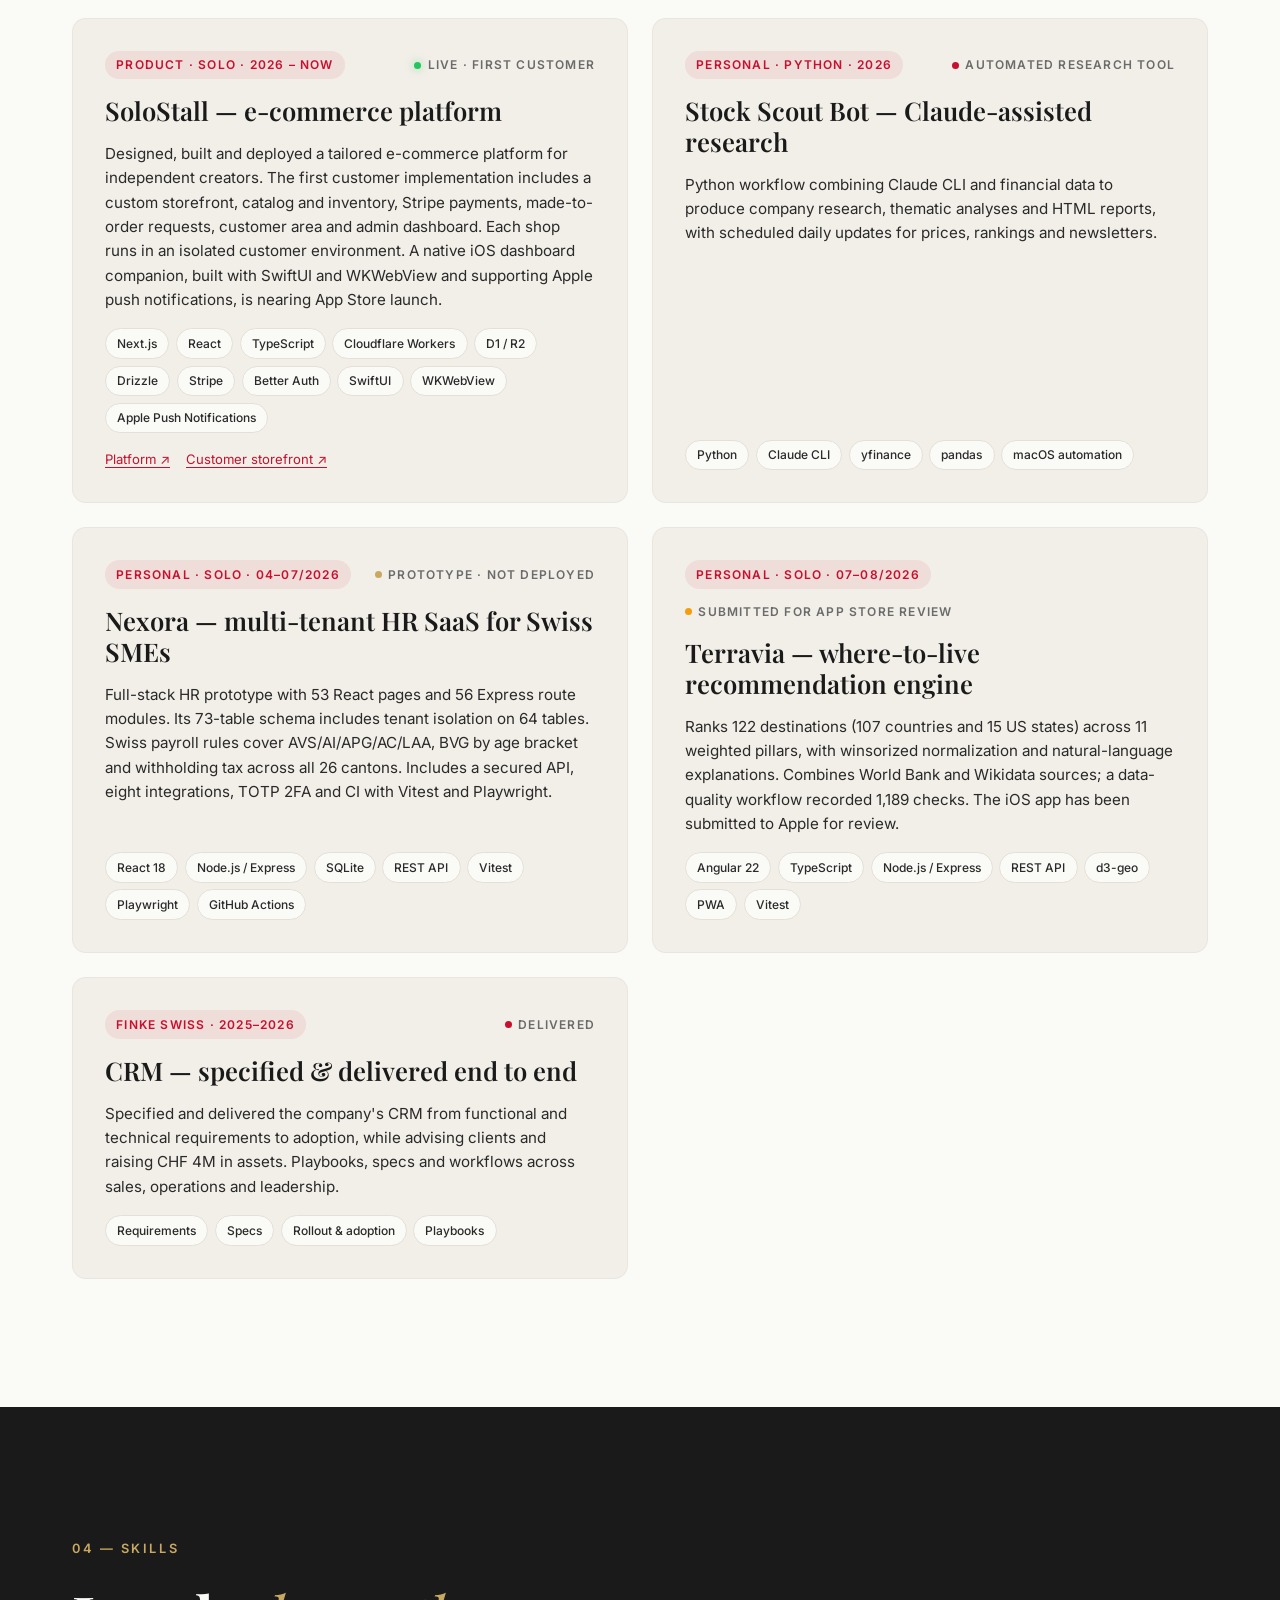
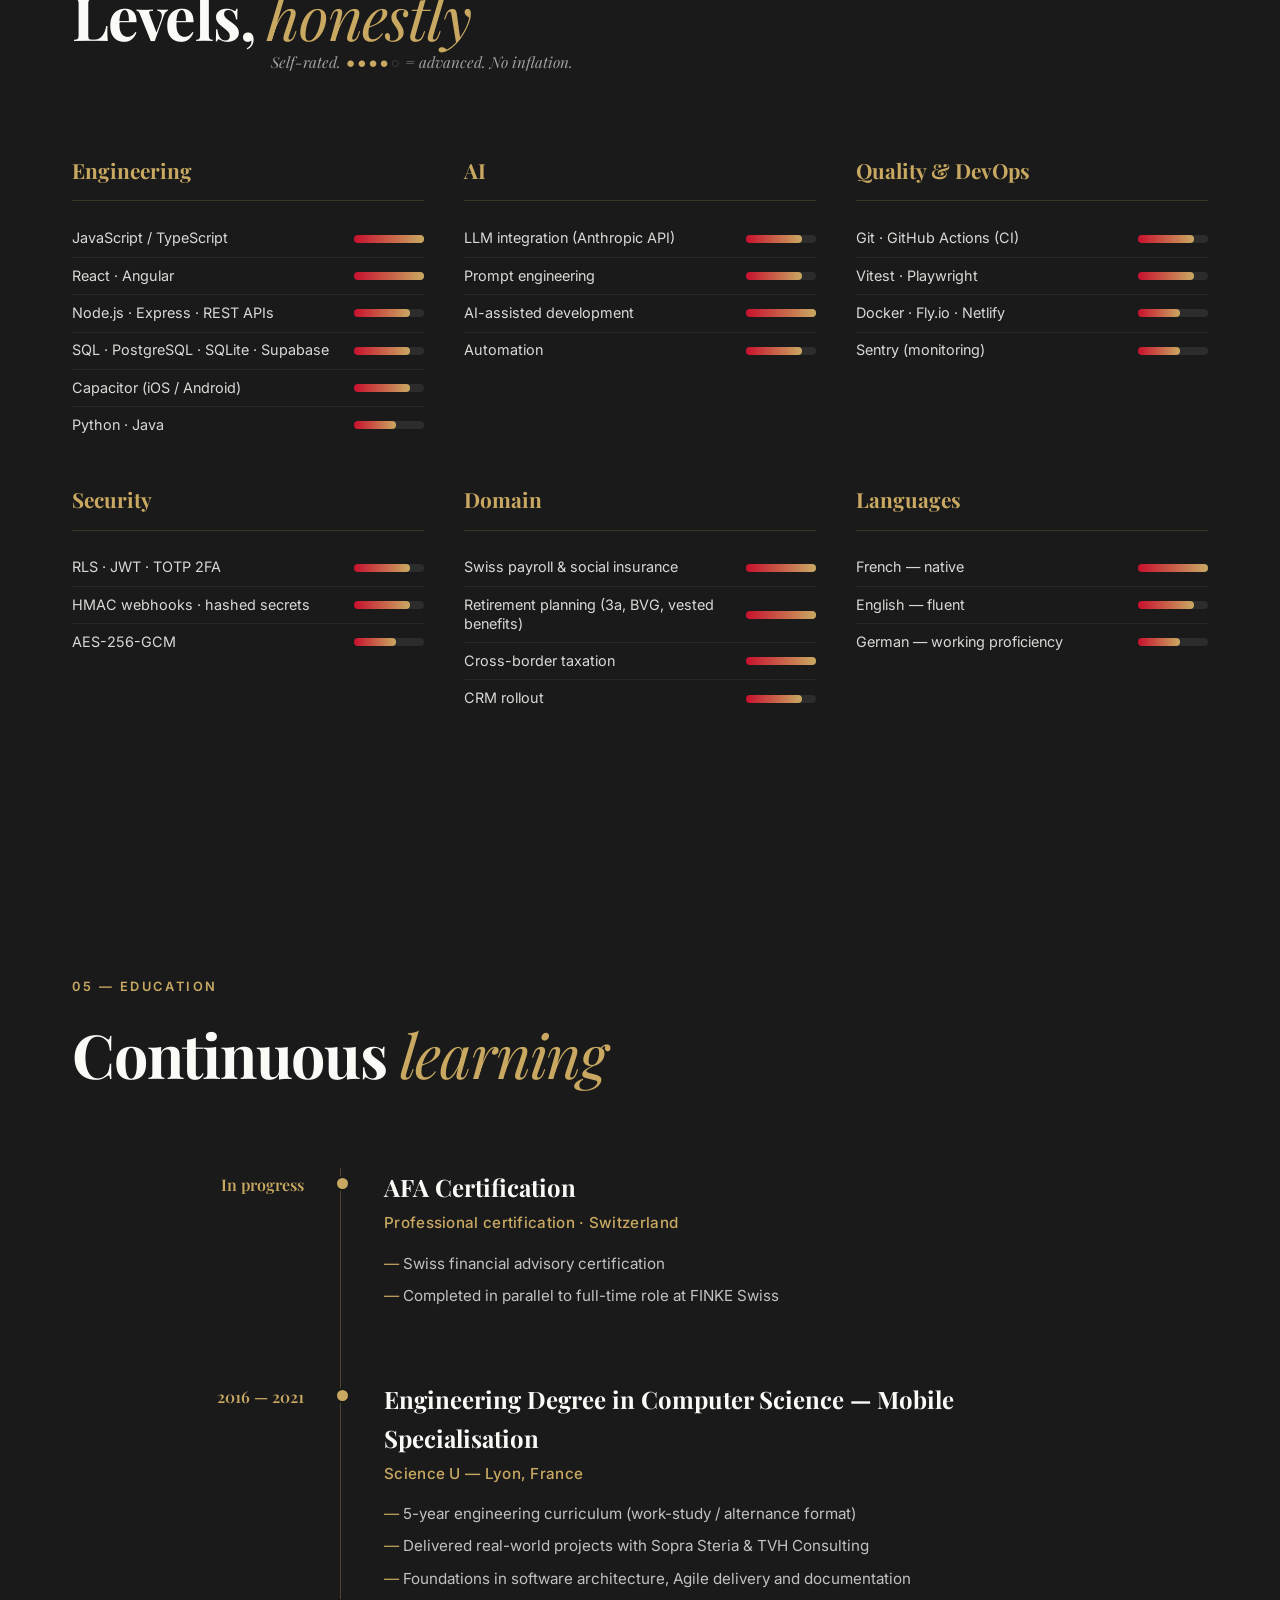
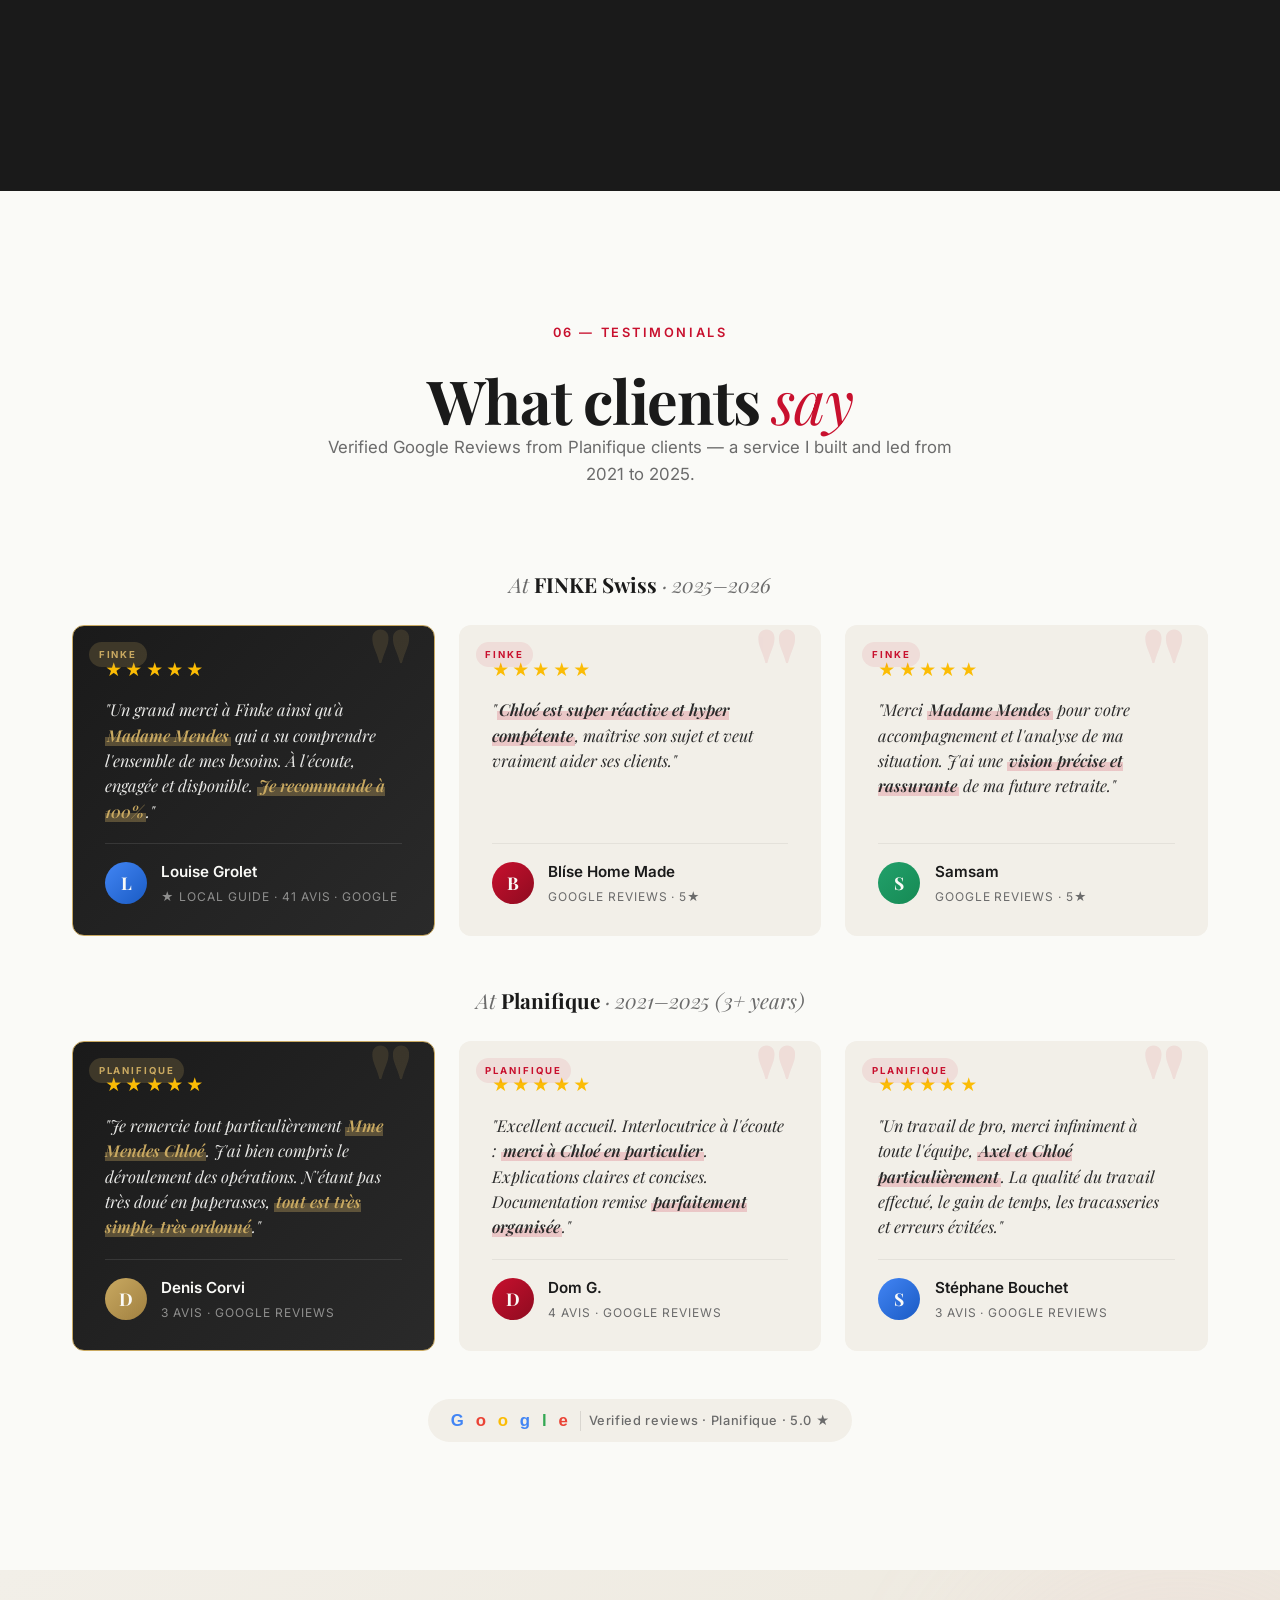
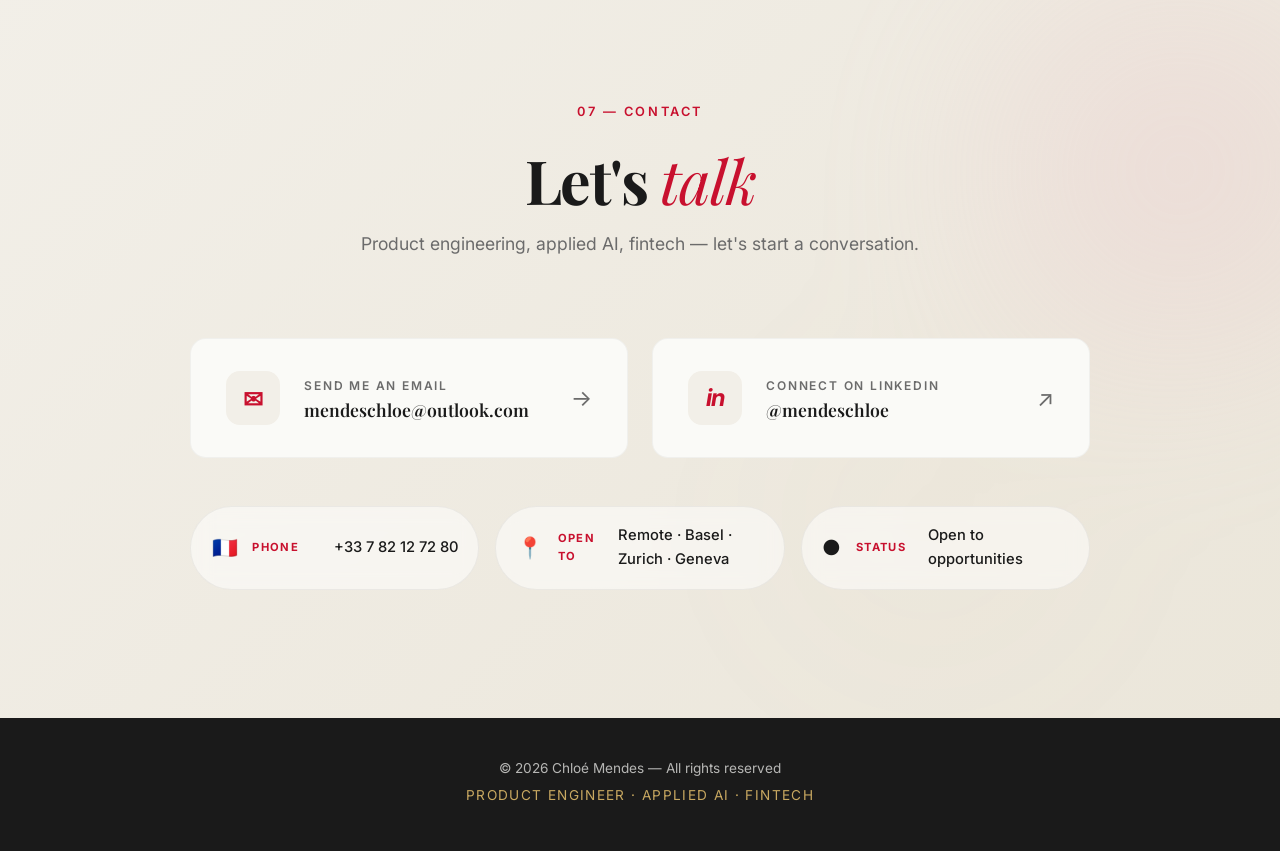
==== commit cb001938: "Refresh bilingual CV with latest App Store submissions" ====
--- a/index.html
+++ b/index.html
@@ -3,9 +3,9 @@
 <head>
     <meta charset="UTF-8">
     <meta name="viewport" content="width=device-width, initial-scale=1.0">
-    <meta name="description" content="Chloé Mendes — Product Engineer, Applied AI & Fintech. Ships Sanoria, a live iOS app, and SoloStall, an e-commerce platform delivered to its first customer. Basel area — open to remote.">
+    <meta name="description" content="Chloé Mendes — Product Engineer, Applied AI & Fintech. Sanoria v1.0 is live, with v1.6.1 under Apple review; Terravia is submitted to Apple; SoloStall serves its first customer. Basel area — open to remote.">
     <meta property="og:title" content="Chloé Mendes — Product Engineer × Applied AI × Fintech">
-    <meta property="og:description" content="Software engineer who builds and sells. Sanoria is live on the App Store; SoloStall is live with its first customer. Swiss fintech and product experience. CHF 4M raised, CHF 300K+ sold.">
+    <meta property="og:description" content="Software engineer who builds and sells. Sanoria is live, Terravia is submitted to Apple, and SoloStall is live with a first customer and an iOS app nearing launch. Swiss fintech and product experience.">
     <meta property="og:type" content="profile">
     <meta name="twitter:card" content="summary_large_image">
     <title>Chloé Mendes — Product Engineer × Applied AI × Fintech</title>
@@ -45,13 +45,14 @@
             <p class="hero-description">
                 Software engineer who <strong>builds and sells</strong>. I design and ship products in
                 regulated domains — health, Swiss payroll and financial planning — from the first product
-                decision to deployment. <strong>Sanoria</strong> is live on the App Store; <strong>SoloStall</strong>
-                is live with its first customer. Earlier, I raised <strong>CHF 4M</strong> in client assets and
+                decision to deployment. <strong>Sanoria</strong> is live, with v1.6.1 under Apple review; <strong>Terravia</strong> has been submitted
+                to Apple, while <strong>SoloStall</strong> is live for its first customer and its iOS app is nearing launch. Earlier, I raised <strong>CHF 4M</strong> in client assets and
                 sold <strong>CHF 300K+</strong> in audits and retirement plans.
             </p>
             <div class="hero-actions">
                 <a href="#contact" class="btn btn-primary">Get in touch</a>
-                <a href="CV_ATS.pdf" class="btn btn-secondary" download>Download CV</a>
+                <a href="CV_ATS.pdf" class="btn btn-secondary" download>Download CV (EN)</a>
+                <a href="CV_ATS_FR.pdf" class="btn btn-ghost" download>CV français</a>
                 <a href="#experience" class="btn btn-ghost">See my work</a>
             </div>
             <div class="hero-stats">
@@ -103,7 +104,7 @@
                     <p>
                         I design <strong>decision engines and customer products</strong> across health, Swiss payroll,
                         and financial services. <strong>Sanoria</strong> is a personalized iOS health app live on
-                        the App Store, with version 1.5 under review. <strong>SoloStall</strong> is an e-commerce
+                        the App Store, with version 1.6.1 under Apple review. <strong>SoloStall</strong> is an e-commerce
                         platform I built and deployed for its first customer. My other projects include a Swiss
                         HR SaaS prototype and a data-driven regional recommendation engine.
                     </p>
@@ -259,7 +260,7 @@
                 <article class="project-card project-featured">
                     <div class="project-meta">
                         <span class="project-tag">Personal · Solo · 07/2026 – now</span>
-                        <span class="project-status"><span class="status-dot status-live"></span>v1.0 live · v1.5 under review</span>
+                        <span class="project-status"><span class="status-dot status-live"></span>v1.0 live · v1.6.1 under review</span>
                     </div>
                     <h3>Sanoria <span class="project-subtitle">— personalized health app (iOS)</span></h3>
                     <p class="project-description">
@@ -267,7 +268,7 @@
                         health profile and daily intake. Includes 21 selectable health profiles, food journal,
                         recipes, sport and wellbeing tracking. LLM coach features use the <strong>Anthropic API</strong>
                         behind an authenticated edge function. Took the app through repeated App Store review
-                        rounds to v1.0 acceptance; v1.5 is currently under review.
+                        rounds to v1.0 acceptance; version 1.6.1 is currently under Apple review.
                     </p>
                     <div class="project-stack">
                         <span>React 19</span><span>TypeScript / JavaScript</span><span>Capacitor 8</span>
@@ -275,7 +276,7 @@
                     </div>
                     <div class="project-highlights">
                         <div><strong>Scope</strong>Solo: product, design, code, release</div>
-                        <div><strong>Status</strong>App Store live · v1.5 in review</div>
+                        <div><strong>Status</strong>App Store live · v1.6.1 in review</div>
                         <div><strong>Focus</strong>Personalized, traceable scoring</div>
                     </div>
                     <div class="project-links"><a href="https://sanoria.app/" target="_blank" rel="noopener">Website ↗</a><a href="https://apps.apple.com/fr/app/sanoria/id6807961609" target="_blank" rel="noopener">App Store ↗</a></div>
@@ -291,11 +292,11 @@
                         Designed, built and deployed a tailored e-commerce platform for independent creators.
                         The first customer implementation includes a custom storefront, catalog and inventory,
                         Stripe payments, made-to-order requests, customer area and admin dashboard. Each shop
-                        runs in an isolated customer environment.
+                        runs in an isolated customer environment. A native iOS dashboard companion, built with SwiftUI and WKWebView and supporting Apple push notifications, is nearing App Store launch.
                     </p>
                     <div class="project-stack">
                         <span>Next.js</span><span>React</span><span>TypeScript</span><span>Cloudflare Workers</span>
-                        <span>D1 / R2</span><span>Drizzle</span><span>Stripe</span><span>Better Auth</span>
+                        <span>D1 / R2</span><span>Drizzle</span><span>Stripe</span><span>Better Auth</span><span>SwiftUI</span><span>WKWebView</span><span>Apple Push Notifications</span>
                     </div>
                     <div class="project-links"><a href="https://solostall.com/" target="_blank" rel="noopener">Platform ↗</a><a href="https://madcreation.solostall.com/" target="_blank" rel="noopener">Customer storefront ↗</a></div>
                 </article>
@@ -332,13 +333,13 @@
                 <article class="project-card">
                     <div class="project-meta">
                         <span class="project-tag">Personal · Solo · 07–08/2026</span>
-                        <span class="project-status"><span class="status-dot status-learn"></span>Built · not deployed</span>
+                        <span class="project-status"><span class="status-dot status-progress"></span>Submitted for App Store review</span>
                     </div>
                     <h3>Terravia — where-to-live recommendation engine</h3>
                     <p class="project-description">
-                        Ranks 121 geographic regions across 11 weighted pillars, with winsorized normalization
-                        and natural-language explanations. Combines World Bank and Wikidata sources; a data
-                        quality bot recorded 1,189 checks.
+                        Ranks 122 destinations (107 countries and 15 US states) across 11 weighted pillars, with winsorized
+                        normalization and natural-language explanations. Combines World Bank and Wikidata sources;
+                        a data-quality workflow recorded 1,189 checks. The iOS app has been submitted to Apple for review.
                     </p>
                     <div class="project-stack"><span>Angular 22</span><span>TypeScript</span><span>Node.js / Express</span><span>REST API</span><span>d3-geo</span><span>PWA</span><span>Vitest</span></div>
                 </article>
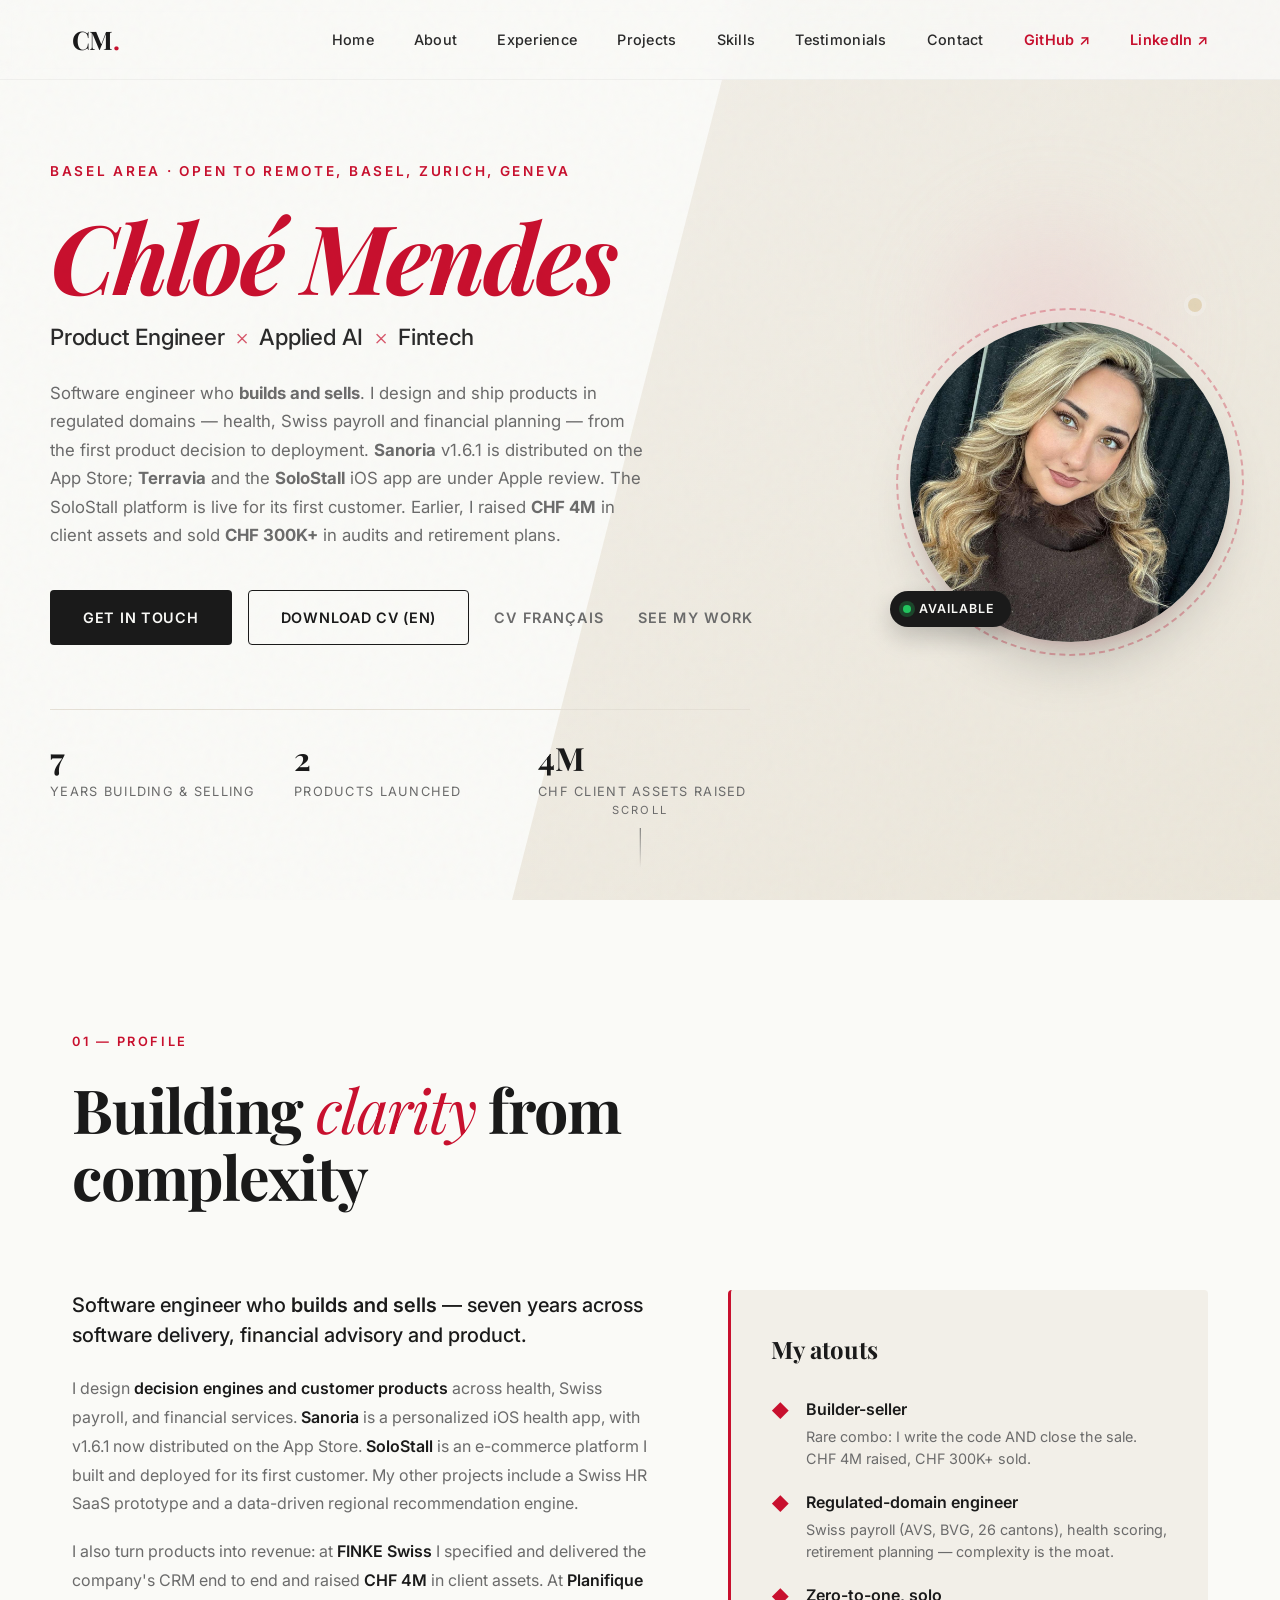
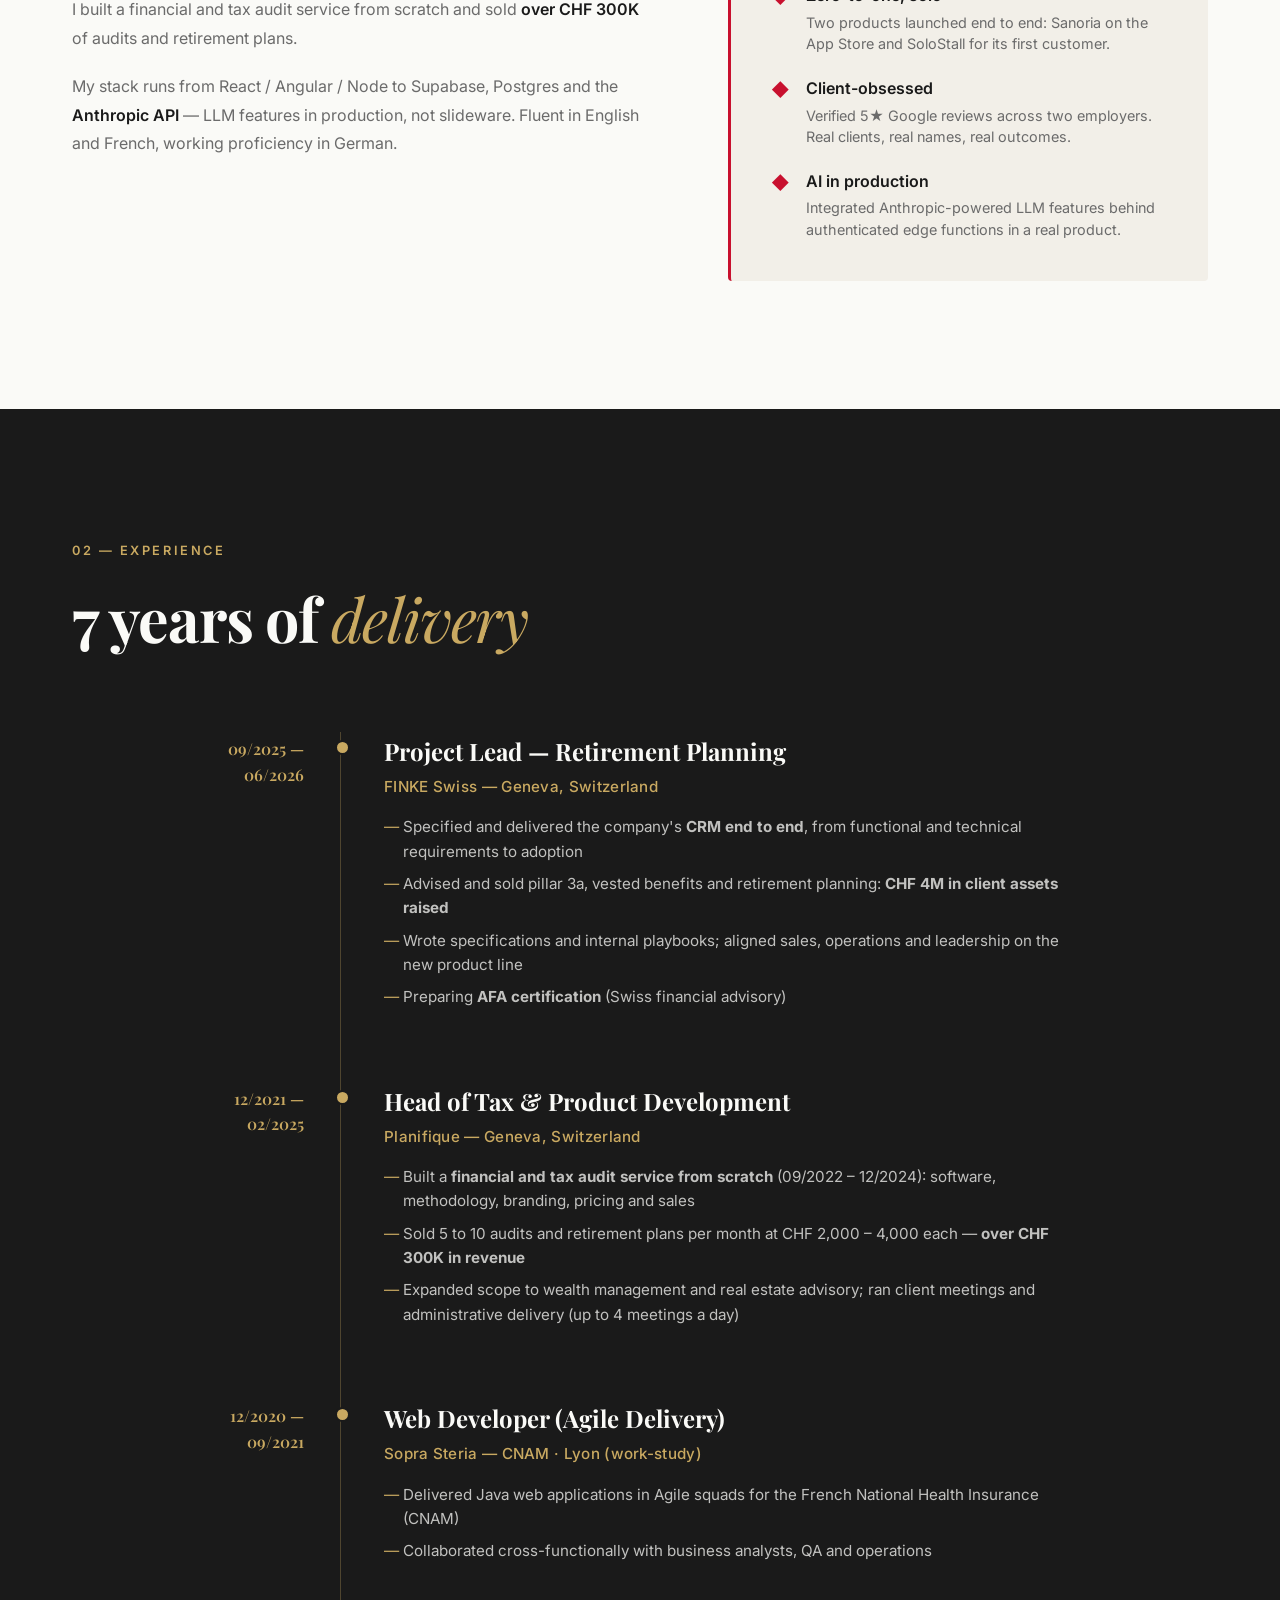
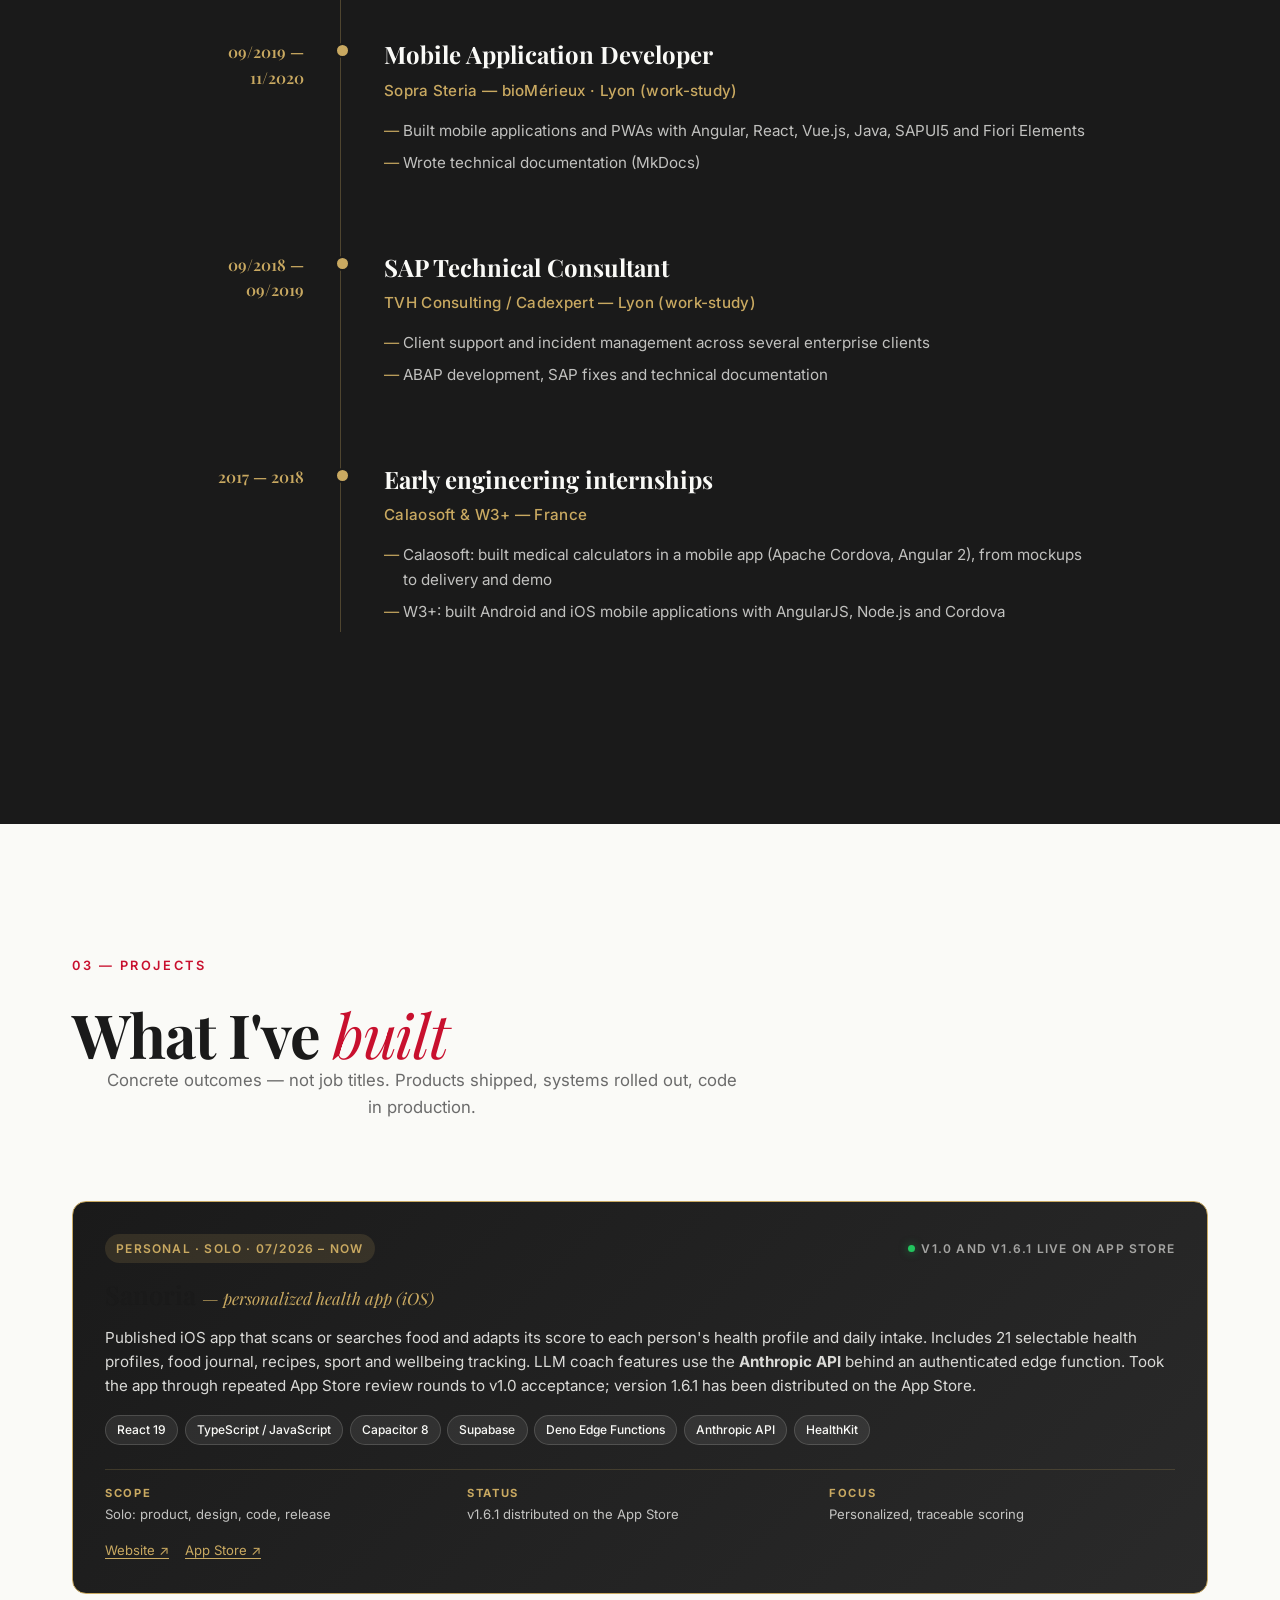
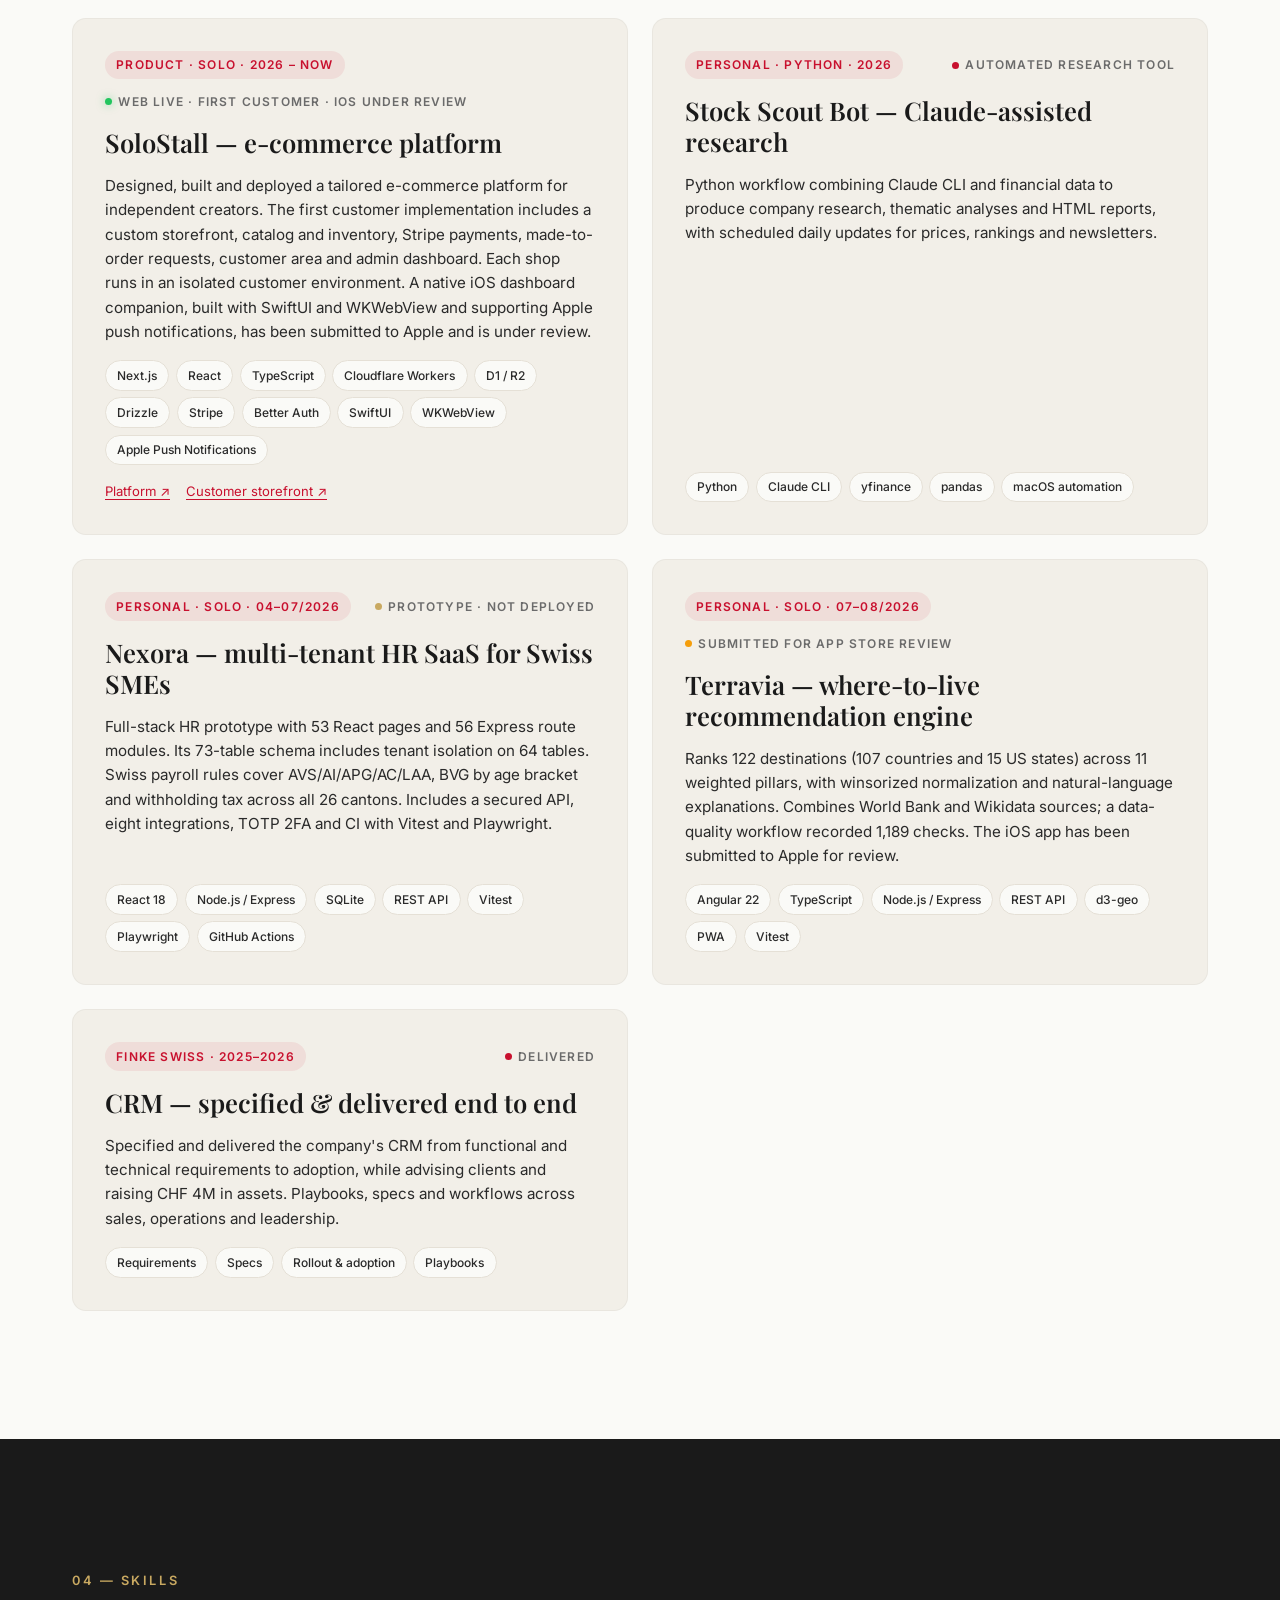
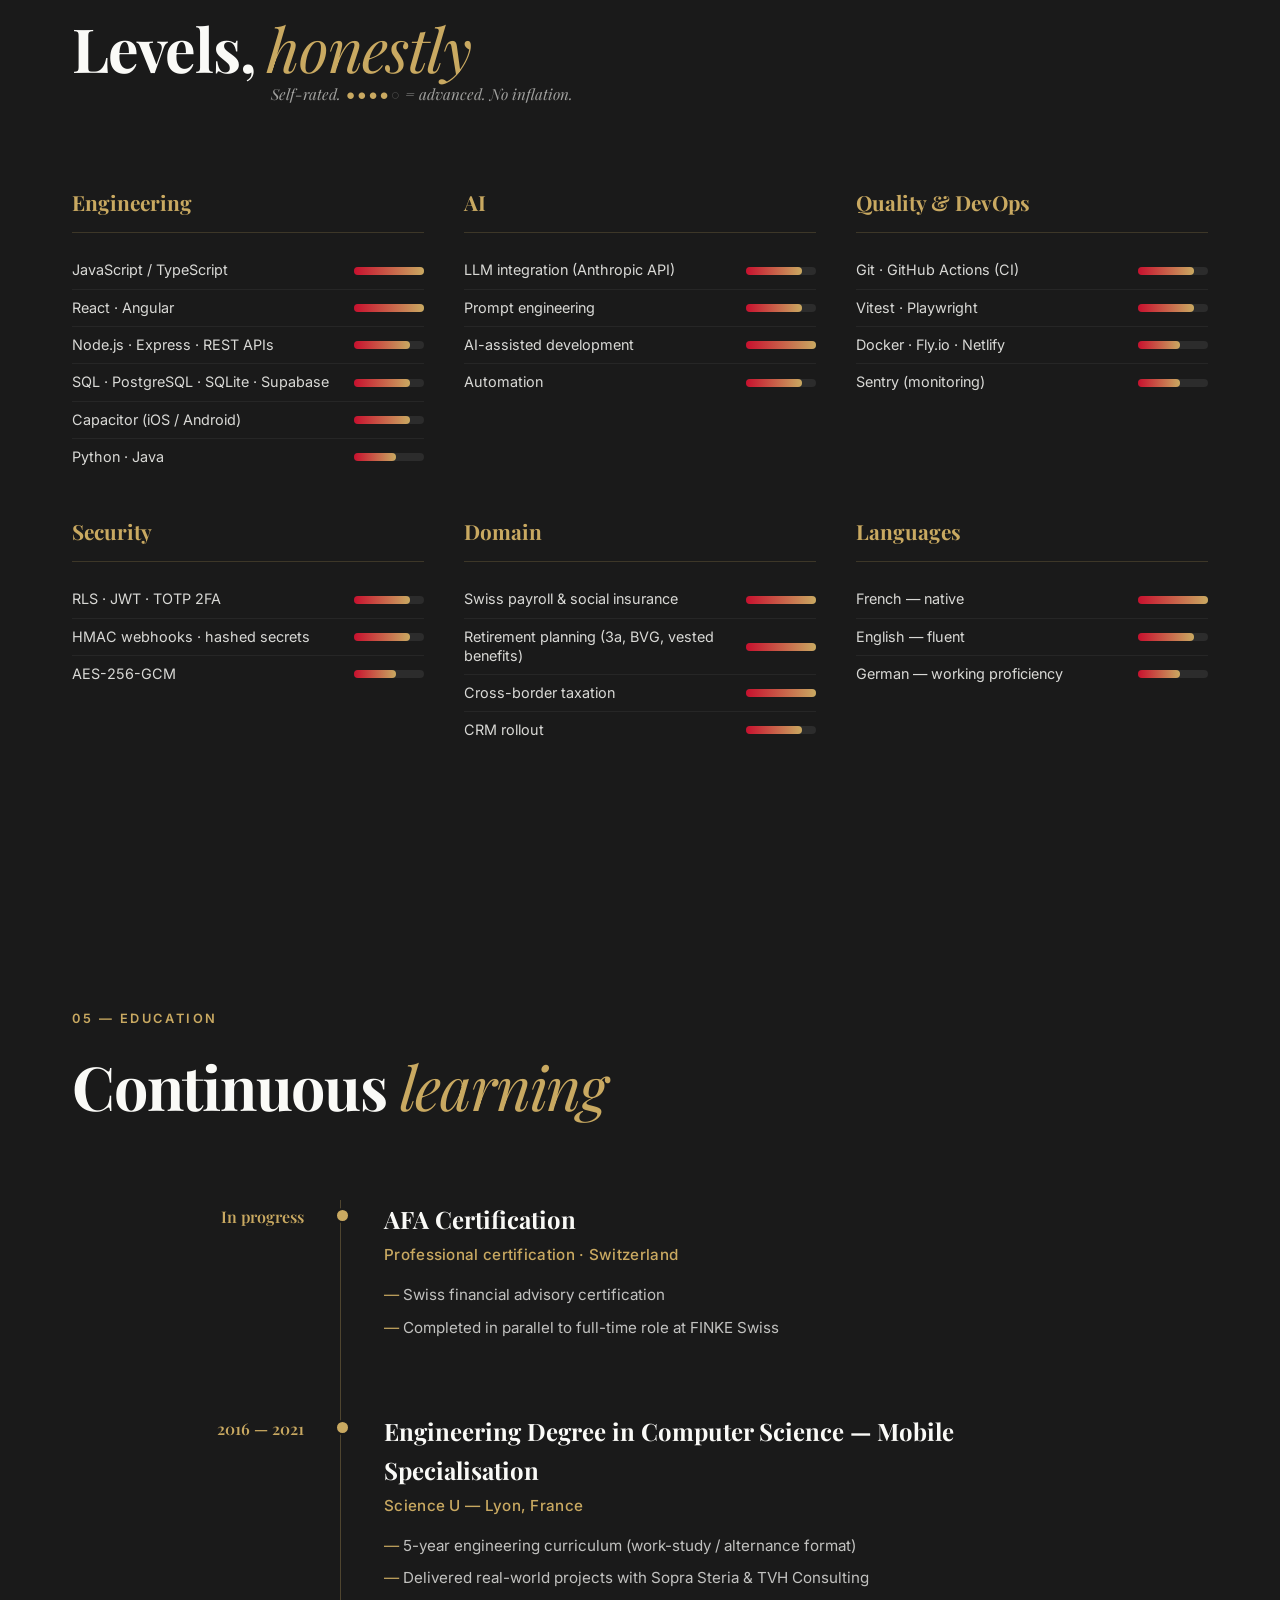
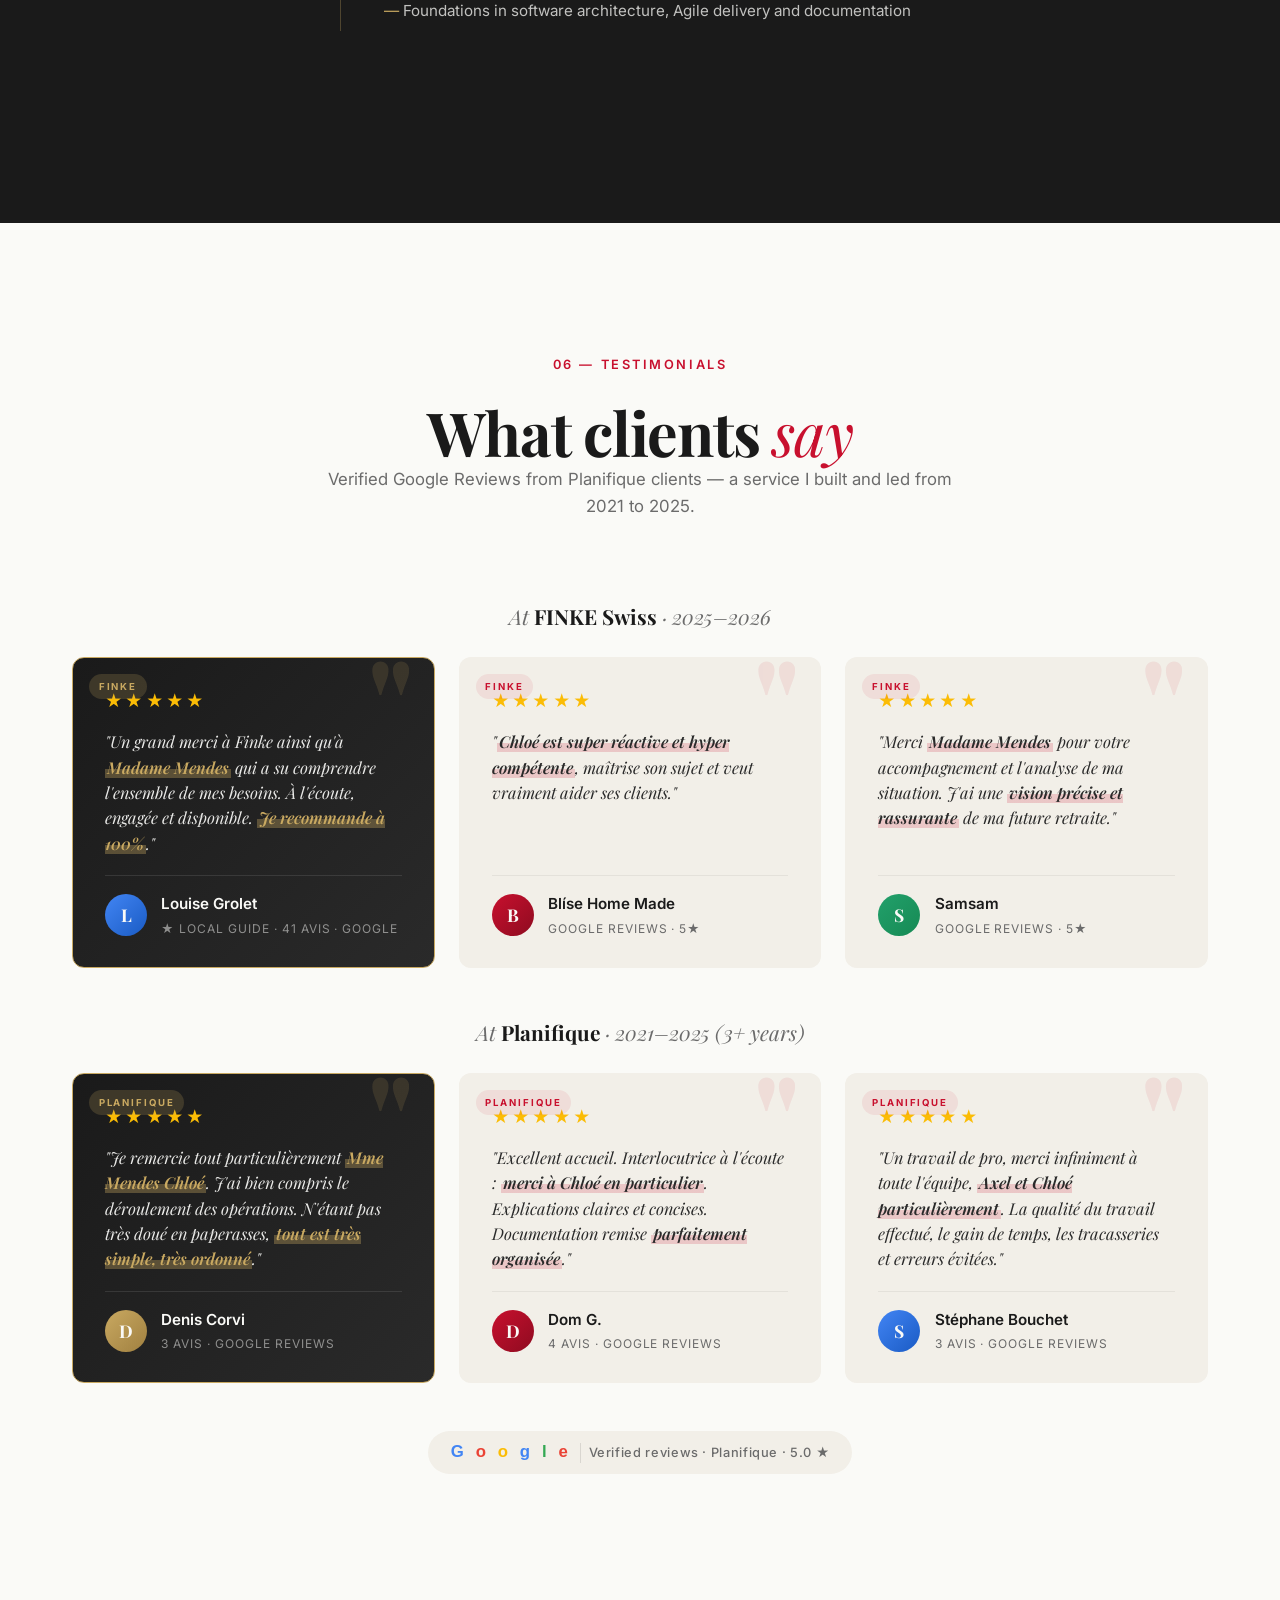
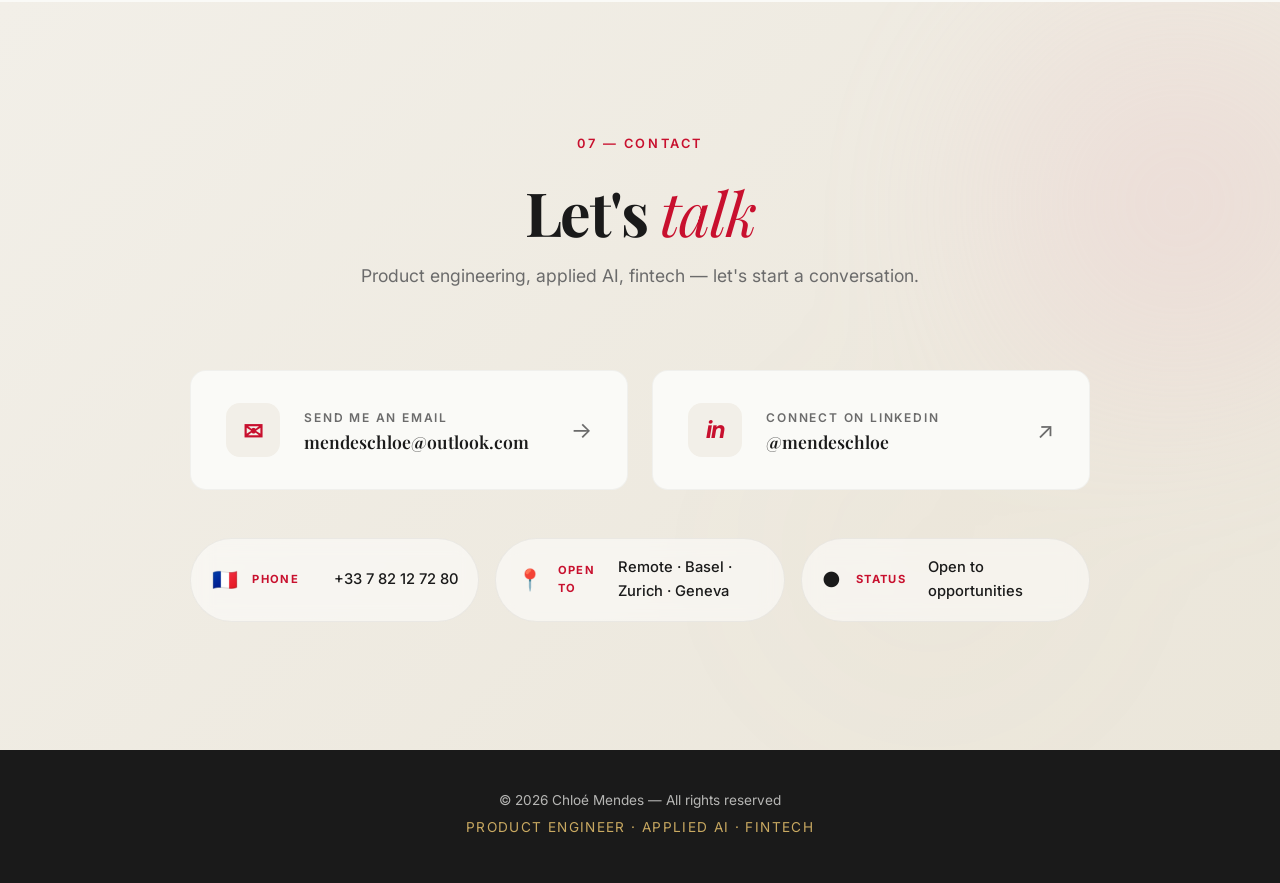
==== commit db5cd8a0: "Correct latest Sanoria and SoloStall release statuses" ====
--- a/index.html
+++ b/index.html
@@ -3,7 +3,7 @@
 <head>
     <meta charset="UTF-8">
     <meta name="viewport" content="width=device-width, initial-scale=1.0">
-    <meta name="description" content="Chloé Mendes — Product Engineer, Applied AI & Fintech. Sanoria v1.0 is live, with v1.6.1 under Apple review; Terravia is submitted to Apple; SoloStall serves its first customer. Basel area — open to remote.">
+    <meta name="description" content="Chloé Mendes — Product Engineer, Applied AI & Fintech. Sanoria v1.6.1 is distributed on the App Store; Terravia and the SoloStall iOS app are under Apple review. SoloStall also serves its first customer. Basel area — open to remote.">
     <meta property="og:title" content="Chloé Mendes — Product Engineer × Applied AI × Fintech">
     <meta property="og:description" content="Software engineer who builds and sells. Sanoria is live, Terravia is submitted to Apple, and SoloStall is live with a first customer and an iOS app nearing launch. Swiss fintech and product experience.">
     <meta property="og:type" content="profile">
@@ -45,8 +45,7 @@
             <p class="hero-description">
                 Software engineer who <strong>builds and sells</strong>. I design and ship products in
                 regulated domains — health, Swiss payroll and financial planning — from the first product
-                decision to deployment. <strong>Sanoria</strong> is live, with v1.6.1 under Apple review; <strong>Terravia</strong> has been submitted
-                to Apple, while <strong>SoloStall</strong> is live for its first customer and its iOS app is nearing launch. Earlier, I raised <strong>CHF 4M</strong> in client assets and
+                decision to deployment. <strong>Sanoria</strong> v1.6.1 is distributed on the App Store; <strong>Terravia</strong> and the <strong>SoloStall</strong> iOS app are under Apple review. The SoloStall platform is live for its first customer. Earlier, I raised <strong>CHF 4M</strong> in client assets and
                 sold <strong>CHF 300K+</strong> in audits and retirement plans.
             </p>
             <div class="hero-actions">
@@ -103,8 +102,7 @@
                     </p>
                     <p>
                         I design <strong>decision engines and customer products</strong> across health, Swiss payroll,
-                        and financial services. <strong>Sanoria</strong> is a personalized iOS health app live on
-                        the App Store, with version 1.6.1 under Apple review. <strong>SoloStall</strong> is an e-commerce
+                        and financial services. <strong>Sanoria</strong> is a personalized iOS health app, with v1.6.1 now distributed on the App Store. <strong>SoloStall</strong> is an e-commerce
                         platform I built and deployed for its first customer. My other projects include a Swiss
                         HR SaaS prototype and a data-driven regional recommendation engine.
                     </p>
@@ -260,7 +258,7 @@
                 <article class="project-card project-featured">
                     <div class="project-meta">
                         <span class="project-tag">Personal · Solo · 07/2026 – now</span>
-                        <span class="project-status"><span class="status-dot status-live"></span>v1.0 live · v1.6.1 under review</span>
+                        <span class="project-status"><span class="status-dot status-live"></span>v1.0 and v1.6.1 live on App Store</span>
                     </div>
                     <h3>Sanoria <span class="project-subtitle">— personalized health app (iOS)</span></h3>
                     <p class="project-description">
@@ -268,7 +266,7 @@
                         health profile and daily intake. Includes 21 selectable health profiles, food journal,
                         recipes, sport and wellbeing tracking. LLM coach features use the <strong>Anthropic API</strong>
                         behind an authenticated edge function. Took the app through repeated App Store review
-                        rounds to v1.0 acceptance; version 1.6.1 is currently under Apple review.
+                        rounds to v1.0 acceptance; version 1.6.1 has been distributed on the App Store.
                     </p>
                     <div class="project-stack">
                         <span>React 19</span><span>TypeScript / JavaScript</span><span>Capacitor 8</span>
@@ -276,7 +274,7 @@
                     </div>
                     <div class="project-highlights">
                         <div><strong>Scope</strong>Solo: product, design, code, release</div>
-                        <div><strong>Status</strong>App Store live · v1.6.1 in review</div>
+                        <div><strong>Status</strong>v1.6.1 distributed on the App Store</div>
                         <div><strong>Focus</strong>Personalized, traceable scoring</div>
                     </div>
                     <div class="project-links"><a href="https://sanoria.app/" target="_blank" rel="noopener">Website ↗</a><a href="https://apps.apple.com/fr/app/sanoria/id6807961609" target="_blank" rel="noopener">App Store ↗</a></div>
@@ -285,14 +283,14 @@
                 <article class="project-card">
                     <div class="project-meta">
                         <span class="project-tag">Product · Solo · 2026 – now</span>
-                        <span class="project-status"><span class="status-dot status-live"></span>Live · first customer</span>
+                        <span class="project-status"><span class="status-dot status-live"></span>Web live · first customer · iOS under review</span>
                     </div>
                     <h3>SoloStall — e-commerce platform</h3>
                     <p class="project-description">
                         Designed, built and deployed a tailored e-commerce platform for independent creators.
                         The first customer implementation includes a custom storefront, catalog and inventory,
                         Stripe payments, made-to-order requests, customer area and admin dashboard. Each shop
-                        runs in an isolated customer environment. A native iOS dashboard companion, built with SwiftUI and WKWebView and supporting Apple push notifications, is nearing App Store launch.
+                        runs in an isolated customer environment. A native iOS dashboard companion, built with SwiftUI and WKWebView and supporting Apple push notifications, has been submitted to Apple and is under review.
                     </p>
                     <div class="project-stack">
                         <span>Next.js</span><span>React</span><span>TypeScript</span><span>Cloudflare Workers</span>
